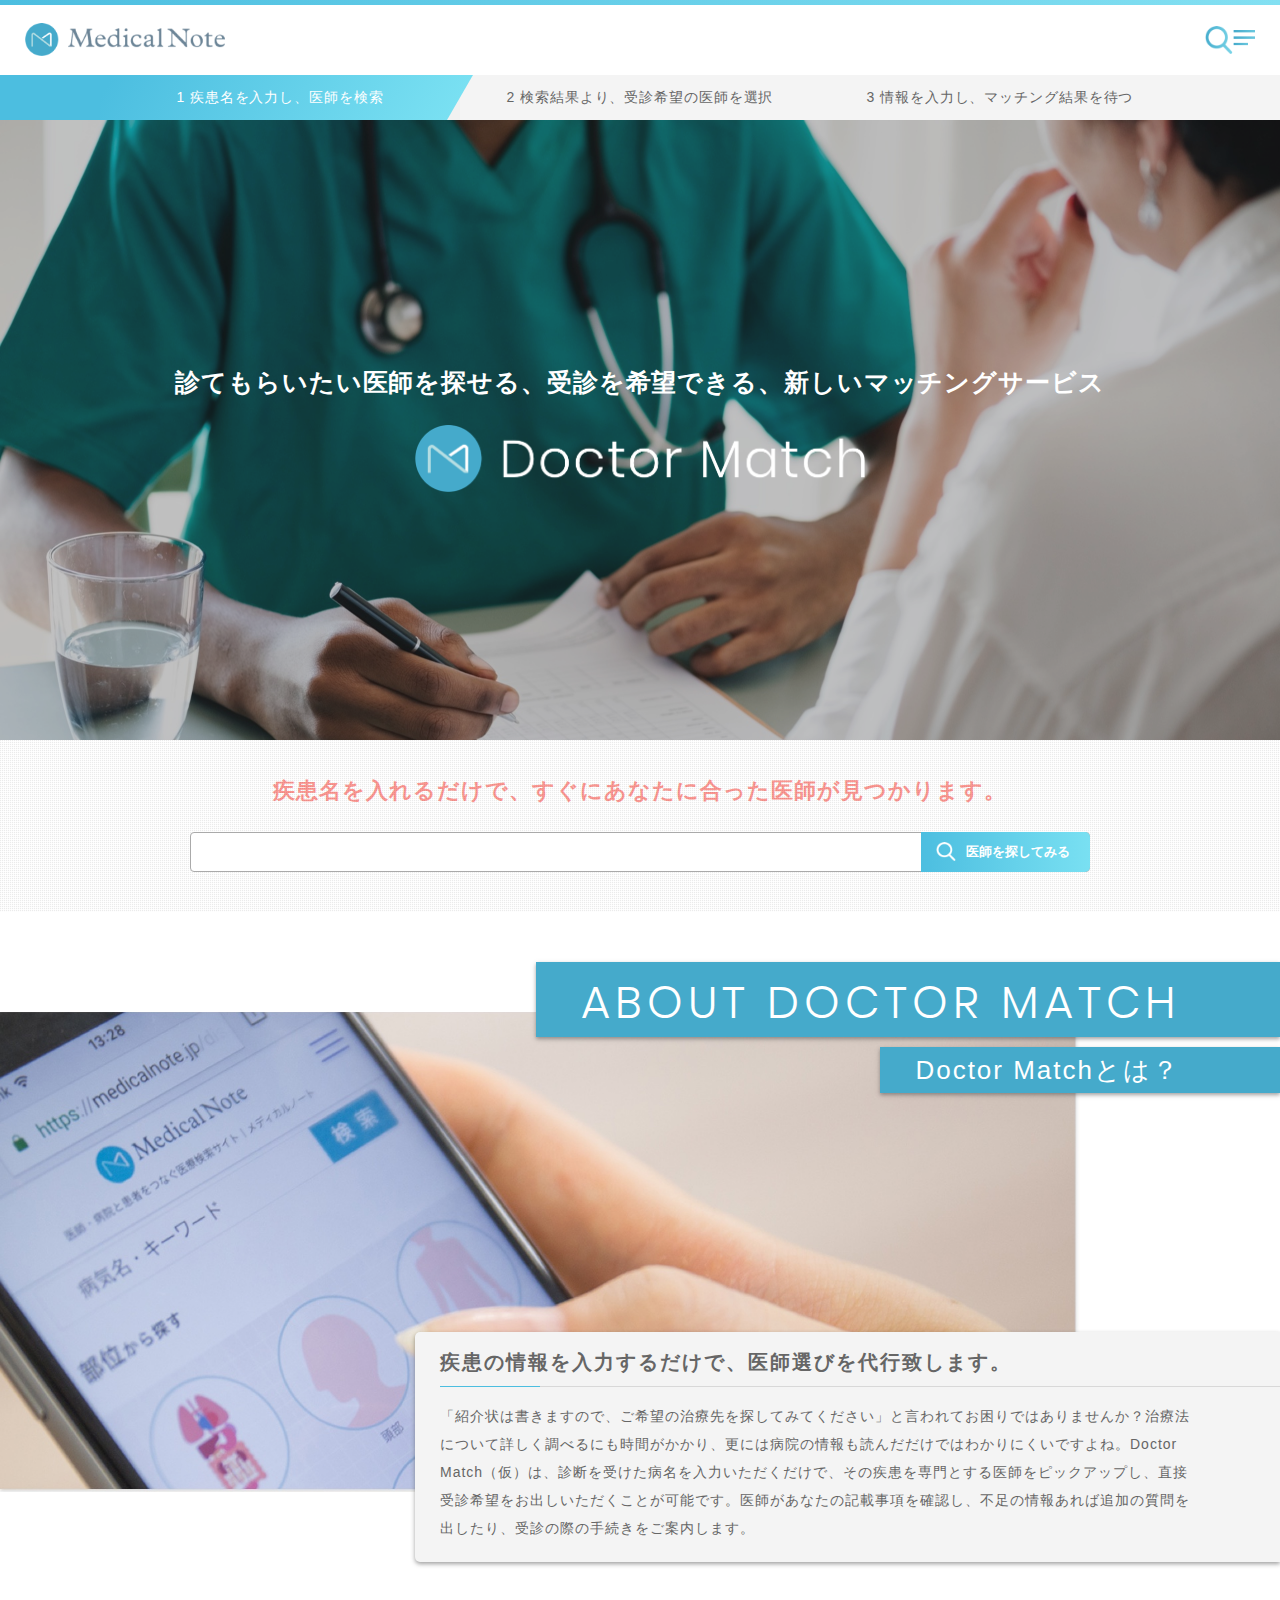
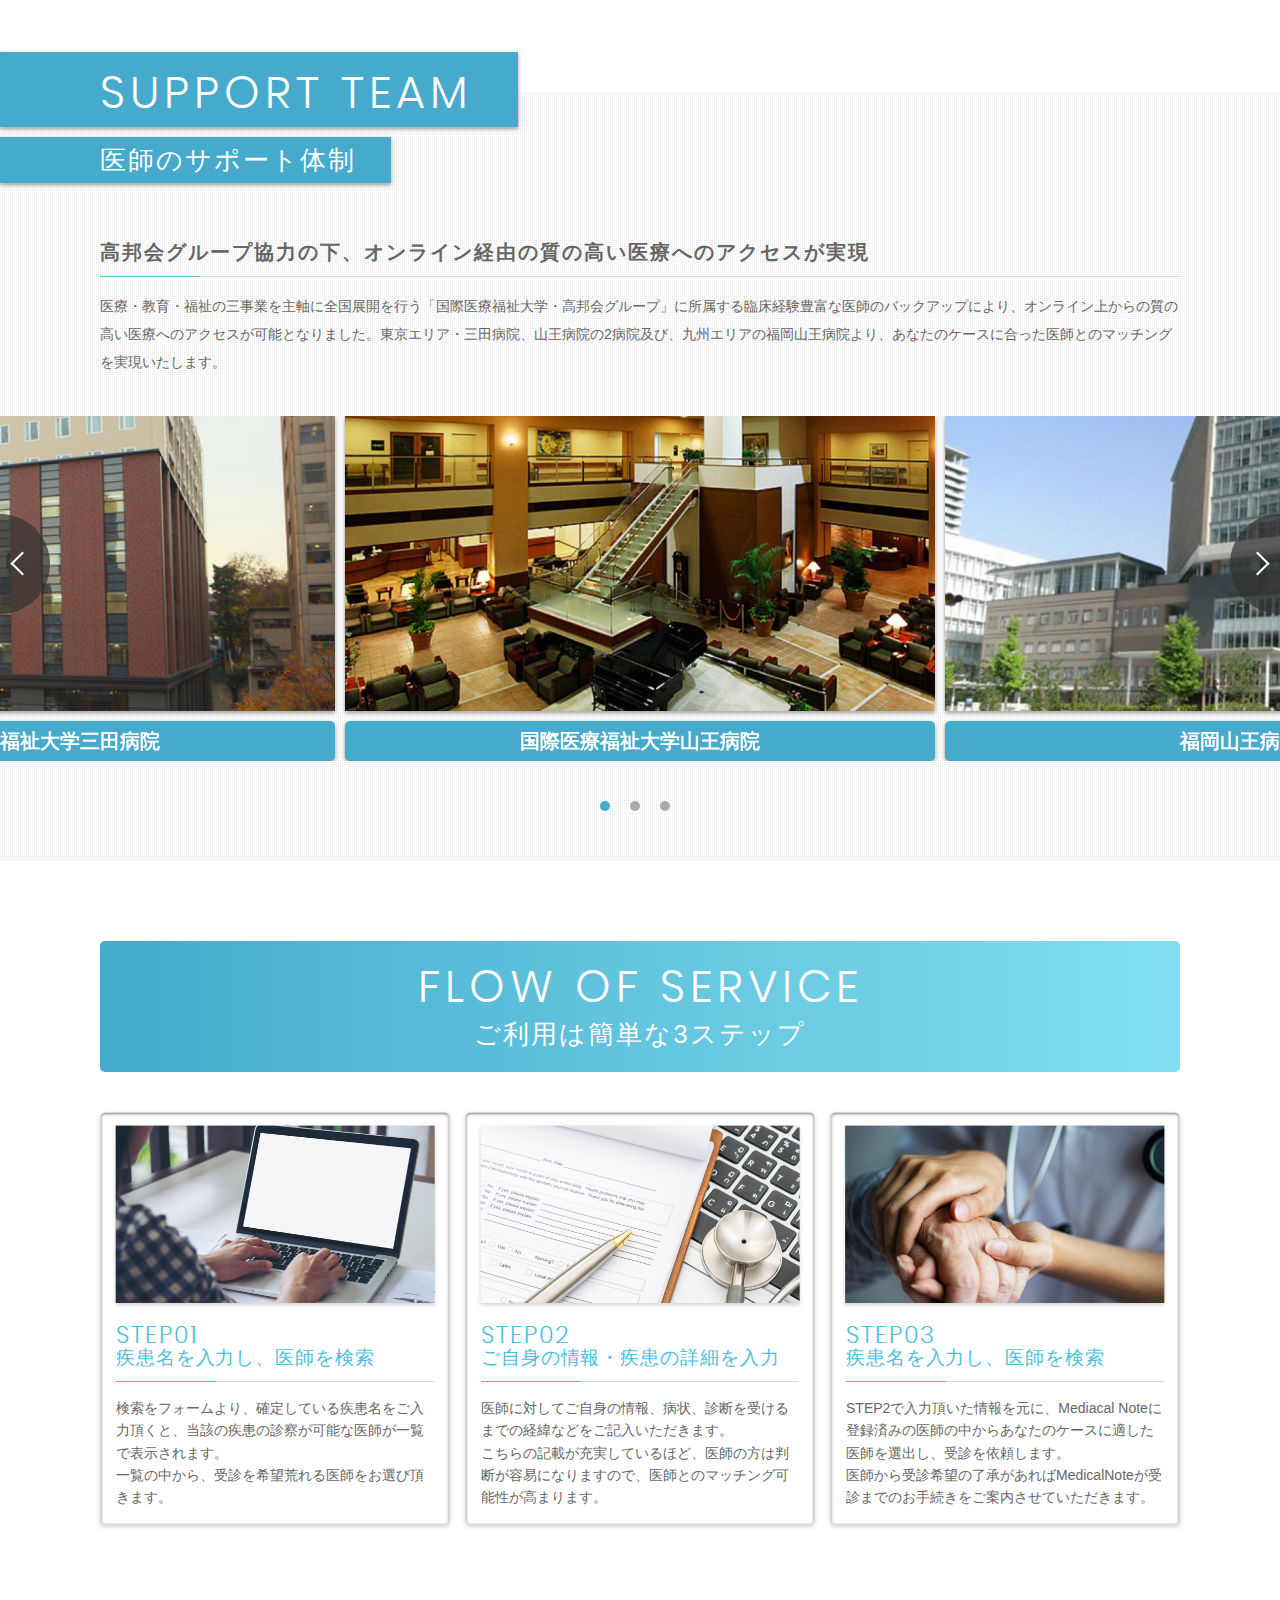
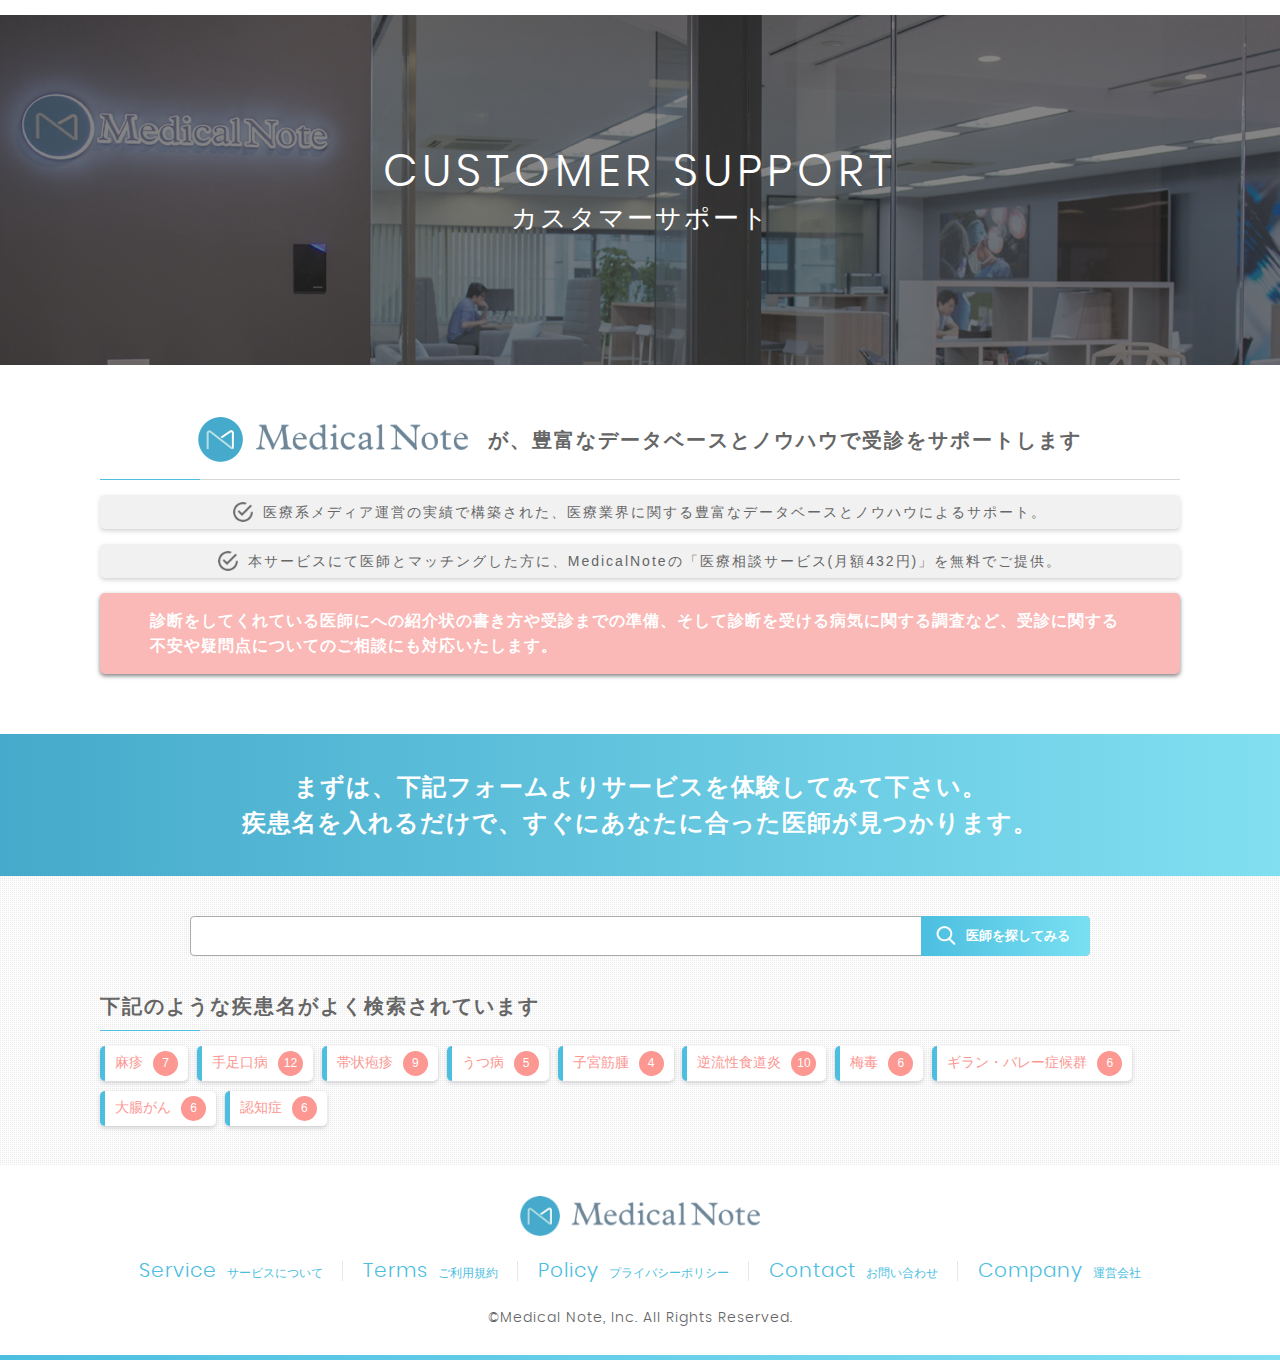
==== index.html @ 7c54837a "トップページのレイアウトを構築" ====
<!doctype html>
<html>

<head>
	<meta charset="UTF-8">
	<meta name="viewport" content="width=device-width, initial-scale=1">
	<link rel="canonical" href="https://www.komons-japan.com">
	<title>Doctor Match | 診てもらいたい医師を探せる、受診を希望できる、新しいマッチングサービス</title>
	<meta name="description" content="aaaa">
	<link href="img/common/favicon.png" rel="apple-touch-icon" sizes="180x180">
	<link rel="shortcut icon" href="img/common/favicon.png">
	<meta property="og:type" content="article">
	<meta property="og:image" content="aaaa">
	<meta property="og:url" content="https://www.komons-japan.com">
	<meta property="og:locale" content="ja_JP">
	<meta property="og:type" content="article">
	<meta property="og:title" content="医師一覧 | Doctor Match">
	<meta property="og:description" content="aaaa">
	<meta property="og:url" content="aaaa">
	<meta property="og:site_name" content="ドクターマッチ">
	<link rel="stylesheet" href="css/style.css">
	<script type="text/javascript" src="js/jquery-3.3.1.min.js"></script>
	<script type="text/javascript" src="js/layout.js"></script>
	<script type="text/javascript" src="js/select2.min.js"></script>
</head>

<body id="user">
	<header>
		<div class="header_inner">
			<div class="header_logo">
				<a href="/"></a>
			</div>
			<div id="headerNav">
				<a href="javascript:void(0);"></a>
			</div>
		</div>
		<div id="slideMenu">
			<div id="slideBg"></div>
			<div class="contents">
				<div id="closeButton">
					<a href="javascript:void(0);"></a>
				</div>
				<div class="inner">
					<div class="form_wrap">
						<div class="search_word">
							<select id="searchDoctor"></select>
							<div class="submit_wrap">
								<span class="search_icon"></span>
								<input type="submit">
							</div>
						</div>
					</div>
					<!-- form_wrap -->
					<div class="popular_word">
						<span class="common_ttl">よく検索されているワード</span>
						<div class="word_list">
							<a href="aaaa">麻疹<span class="num">7</span></a>
							<a href="aaaa">手足口病<span class="num">12</span></a>
							<a href="aaaa">帯状疱疹<span class="num">9</span></a>
							<a href="aaaa">うつ病<span class="num">5</span></a>
							<a href="aaaa">子宮筋腫<span class="num">4</span></a>
							<a href="aaaa">逆流性食道炎<span class="num">10</span></a>
							<a href="aaaa">梅毒<span class="num">6</span></a>
							<a href="aaaa">ギラン・バレー症候群<span class="num">6</span></a>
							<a href="aaaa">大腸がん<span class="num">6</span></a>
							<a href="aaaa">認知症<span class="num">6</span></a>
						</div>
					</div>
				</div>
			</div>
		</div>
	</header>
	<article id="index">
		<section id="bread">
			<div class="inner">
				<div class="step">
					<ul>
						<li class="step01"><span>1 疾患名を入力し、医師を検索</span></li>
						<li class="step02"><span>2 検索結果より、受診希望の医師を選択</span></li>
						<li class="step03"><span>3 情報を入力し、マッチング結果を待つ</span></li>
					</ul>
				</div>
			</div>
		</section>
		<!-- bread -->
		<section id="indexMain" style="background-image:url(img/index/main.jpg);">
			<div class="fill"></div>
			<div class="main_content">
				<h1 class="main_ttl">診てもらいたい医師を探せる、受診を希望できる、新しいマッチングサービス</h1>
				<div class="service_logo">
					<img src="img/index/main_logo.png">
				</div>
			</div>
			<!-- main_content -->
		</section>
		<section id="searchSection">
			<div class="search_form">
				<h2 class="search_ttl">疾患名を入れるだけで、すぐにあなたに合った医師が見つかります。</h2>
				<form action=“aaaa” method="post">
					<div class="form_wrap">
						<select id="serchForm"></select>
						<div class="submit_wrap">
							<input type="submit" value="医師を探してみる" class="submit_word">
						</div>
					</div>
				</form>
			</div><!-- search_form -->
		</section>
		<!-- searchForm -->
		<section id="about" class="index_section">
			<div class="index_ttl align_right">
				<h3 class="ttl_en"><span>ABOUT DOCTOR MATCH</span></h3>
				<h2 class="ttl_ja"><span>Doctor Matchとは？</span></h2>
			</div>
			<div class="content_wrap">
				<div class="img_wrap"></div>
				<div class="txt_wrap">
					<h3 class="common_ttl">疾患の情報を入力するだけで、医師選びを代行致します。</h3>
					<p class="plain_txt"><span>「紹介状は書きますので、ご希望の治療先を探してみてください」と言われてお困りではありませんか？</span><span>治療法について詳しく調べるにも時間がかかり、更には病院の情報も読んだだけではわかりにくいですよね。</span><span>Doctor Match（仮）は、診断を受けた病名を入力いただくだけで、その疾患を専門とする医師をピックアップし、直接受診希望をお出しいただくことが可能です。</span><span>医師があなたの記載事項を確認し、不足の情報あれば追加の質問を出したり、受診の際の手続きをご案内します。</span></p>
				</div>
			</div>
		</section>
		<!-- about -->
		<section id="support" class="index_section">
			<div class="index_ttl align_right">
				<h3 class="ttl_en"><span>SUPPORT TEAM</span></h3>
				<h2 class="ttl_ja"><span>医師のサポート体制</span></h2>
			</div>
			<div class="inner">
				<h3 class="common_ttl">高邦会グループ協力の下、オンライン経由の質の高い医療へのアクセスが実現</h3>
				<p class="plain_txt"><span>医療・教育・福祉の三事業を主軸に全国展開を行う「国際医療福祉大学・高邦会グループ」に所属する臨床経験豊富な医師のバックアップにより、オンライン上からの質の高い医療へのアクセスが可能となりました。</span><span>東京エリア・三田病院、山王病院の2病院及び、九州エリアの福岡山王病院より、あなたのケースに合った医師とのマッチングを実現いたします。</span></p>
			</div>
			<div id="slickSlider" class="slick-slider">
				<div class="item_box slick-slide">
					<div class="img_wrap">
						<img src="img/index/hos01.jpg">
					</div>
					<div class="txt_wrap">国際医療福祉大学山王病院</div>
				</div>
				<!-- item_box-->
				<div class="item_box slick-slide">
					<div class="img_wrap">
						<img src="img/index/hos02.jpg">
					</div>
					<div class="txt_wrap">福岡山王病院</div>
				</div>
				<!-- item_box-->
				<div class="item_box slick-slide">
					<div class="img_wrap">
						<img src="img/index/hos03.jpg">
					</div>
					<div class="txt_wrap">国際医療福祉大学三田病院</div>
				</div>
				<!-- item_box-->
			</div>
			<!-- slickSlider -->
		</section>
		<!-- support -->
		<section id="flow" class="index_section">
			<div class="index_ttl align_right">
				<h3 class="ttl_en"><span>FLOW OF SERVICE</span></h3>
				<h2 class="ttl_ja"><span>ご利用は簡単な3ステップ</span></h2>
			</div>
			<!-- index_ttl -->
			<div class="inner">
				<div class="flow_list">
					<ul>
						<li>
							<div class="img_wrap">
								<img src="img/index/step01.jpg">
							</div>
							<div class="txt_wrap">
								<h3 class="common_ttl"><span>STEP01</span>疾患名を入力し、医師を検索</h3>
								<p class="flow_txt"><span>検索をフォームより、確定している疾患名をご入力頂くと、当該の疾患の診察が可能な医師が一覧で表示されます。</span><span>一覧の中から、受診を希望荒れる医師をお選び頂きます。</span></p>
							</div>
						</li>
						<li>
							<div class="img_wrap">
								<img src="img/index/step02.jpg">
							</div>
							<div class="txt_wrap">
								<h3 class="common_ttl"><span>STEP02</span>ご自身の情報・疾患の詳細を入力</h3>
								<p class="flow_txt"><span>医師に対してご自身の情報、病状、診断を受けるまでの経緯などをご記入いただきます。</span><span>こちらの記載が充実しているほど、医師の方は判断が容易になりますので、医師とのマッチング可能性が高まります。</span></p>
							</div>
						</li>
						<li>
							<div class="img_wrap">
								<img src="img/index/step03.jpg">
							</div>
							<div class="txt_wrap">
								<h3 class="common_ttl"><span>STEP03</span>疾患名を入力し、医師を検索</h3>
								<p class="flow_txt"><span>STEP2で入力頂いた情報を元に、Mediacal Noteに登録済みの医師の中からあなたのケースに適した医師を選出し、受診を依頼します。</span><span>医師から受診希望の了承があればMedicalNoteが受診までのお手続きをご案内させていただきます。</span></p>
							</div>
						</li>
				</div>
			</div>
		</section>
		<!-- flow -->
		<section id="customer" class="index_section">
			<div class="main_wrap">
				<div class="index_ttl align_right">
					<h3 class="ttl_en"><span>CUSTOMER SUPPORT</span></h3>
					<h2 class="ttl_ja"><span>カスタマーサポート</span></h2>
				</div>
				<!-- index_ttl -->
				<div class="img_wrap">
					<div class="fill"></div>
				</div>
			</div>
			<!-- main_wrap -->
			<div class="inner">
				<h3 class="common_ttl"><span>が、豊富なデータベースとノウハウで受診をサポートします</span></h3>
				<div class="txt_wrap">
					<div class="support_txt">
						<span>医療系メディア運営の実績で構築された、医療業界に関する豊富なデータベースとノウハウによるサポート。</span>
					</div>
					<div class="support_txt">
						<span>本サービスにて医師とマッチングした方に、MedicalNoteの「医療相談サービス(月額432円)」を無料でご提供。</span>
					</div>
					<div class="support_summary">
						<p class="txt">診断をしてくれている医師にへの紹介状の書き方や受診までの準備、そして診断を受ける病気に関する調査など、受診に関する不安や疑問点についてのご相談にも対応いたします。</p>
					</div>
				</div>
				<!-- txt_wrap -->
			</div>
			<!-- inner -->
		</section>
		<!-- customer -->
		<section id="seachSection2">
			<div class="txt_upper">
				<h2 class="ttl"><span>まずは、下記フォームよりサービスを体験してみて下さい。</span><span>疾患名を入れるだけで、すぐにあなたに合った医師が見つかります。</span></h2>
			</div>
			<div class="search_form">
				<form action="“aaaa”" method="post">
					<div class="form_wrap">
						<select id="serchForm2"></select>
						<div class="submit_wrap">
							<input type="submit" value="医師を探してみる" class="submit_word">
						</div>
					</div>
				</form>
			</div>
			<!-- search_form -->
			<div class="tag_wrap inner">
				<h3 class="common_ttl"><span>下記のような疾患名がよく検索されています</span></h3>
				<div id="tagList" class="tag_list">
					<a href="aaaa">麻疹<span class="num">7</span></a>
					<a href="aaaa">手足口病<span class="num">12</span></a>
					<a href="aaaa">帯状疱疹<span class="num">9</span></a>
					<a href="aaaa">うつ病<span class="num">5</span></a>
					<a href="aaaa">子宮筋腫<span class="num">4</span></a>
					<a href="aaaa">逆流性食道炎<span class="num">10</span></a>
					<a href="aaaa">梅毒<span class="num">6</span></a>
					<a href="aaaa">ギラン・バレー症候群<span class="num">6</span></a>
					<a href="aaaa">大腸がん<span class="num">6</span></a>
					<a href="aaaa">認知症<span class="num">6</span></a>
				</div>
			</div>
		</section>
		<link rel="stylesheet" href="slick/slick.css">
		<script type="text/javascript" src="slick/slick.min.js"></script>
	</article>
	<footer>
		<div class="footer_inner">
			<div class="footer_logo">
				<img src="img/common/footer_logo.png">
			</div>
			<div class="footer_nav">
				<nav>
					<ul>
						<li>
							<a href="/"><span>Service</span>サービスについて</a>
						</li>
						<li>
							<a href="aaaa"><span>Terms</span>ご利用規約</a>
						</li>
						<li>
							<a href="/"><span>Policy</span>プライバシーポリシー</a>
						</li>
						<li>
							<a href="/"><span>Contact</span>お問い合わせ</a>
						</li>
						<li>
							<a href="/"><span>Company</span>運営会社</a>
						</li>
					</ul>
				</nav>
			</div>
			<div class="footer_copy">
				<p>©Medical Note, Inc. All Rights Reserved.</p>
			</div>
		</div>
	</footer>
</body>

</html>
---- css/style.css ----
@charset "UTF-8";
/* ----- Google Fonts ----- */
@font-face {
  font-family: 'poppins';
  font-weight: 400;
  src: url("../fonts/poppins.eot"), url("../fonts/poppins.woff") format("woff"), url("../fonts/poppins.ttf") format("truetype"); }

/*デフォルトCSSのリセット*/
/*
html5doctor.com Reset Stylesheet
v1.6.1
Last Updated: 2010-09-17
Author: Richard Clark - http://richclarkdesign.com
Twitter: @rich_clark
*/
html, body, div, span, object, iframe,
h1, h2, h3, h4, h5, h6, p, blockquote, pre,
abbr, address, cite, code,
del, dfn, em, img, ins, kbd, q, samp,
small, strong, sub, sup, var,
b, i,
dl, dt, dd, ol, ul, li,
fieldset, form, label, legend,
table, caption, tbody, tfoot, thead, tr, th, td,
article, aside, canvas, details, figcaption, figure,
footer, header, hgroup, menu, nav, section, summary,
time, mark, audio, video {
  margin: 0;
  padding: 0;
  border: 0;
  outline: 0;
  font-size: 100%;
  vertical-align: baseline;
  background: transparent; }

body {
  line-height: 1; }

article, aside, details, figcaption, figure,
footer, header, hgroup, menu, nav, section {
  display: block; }

ul:after {
  display: block;
  content: "";
  clear: both; }

nav ul {
  list-style: none; }

blockquote, q {
  quotes: none; }

blockquote:before, blockquote:after,
q:before, q:after {
  content: '';
  content: none; }

a {
  margin: 0;
  padding: 0;
  font-size: 100%;
  text-decoration: none;
  vertical-align: baseline;
  background: transparent; }

/* change colours to suit your needs */
ins {
  background-color: #ff9;
  color: #000;
  text-decoration: none; }

/* change colours to suit your needs */
mark {
  background-color: #ff9;
  color: #000;
  font-style: italic;
  font-weight: bold; }

del {
  text-decoration: line-through; }

abbr[title], dfn[title] {
  border-bottom: 1px dotted;
  cursor: help; }

table {
  border-collapse: collapse;
  border-spacing: 0; }

/* change border colour to suit your needs */
hr {
  display: block;
  height: 1px;
  border: 0;
  border-top: 1px solid #cccccc;
  margin: 1em 0;
  padding: 0; }

input, select {
  vertical-align: middle; }

ul {
  list-style: none; }

img {
  max-width: 100%;
  vertical-align: bottom;
  border: none; }

/*ヘッダー部分*/
header {
  position: fixed;
  top: 0;
  left: 0;
  right: 0;
  margin: auto;
  z-index: 100;
  background: #fff;
  width: 100%;
  -webkit-transition: -webkit-box-shadow .5s;
  transition: -webkit-box-shadow .5s;
  -o-transition: box-shadow .5s;
  transition: box-shadow .5s;
  transition: box-shadow .5s, -webkit-box-shadow .5s; }
  header.rolled {
    -webkit-box-shadow: 0 2px 4px 0 rgba(170, 170, 170, 0.5);
    box-shadow: 0 2px 4px 0 rgba(170, 170, 170, 0.5); }
  header::before {
    display: block;
    content: "";
    position: relative;
    top: 0;
    left: 0;
    right: 0;
    margin: auto;
    background-image: -webkit-gradient(linear, right top, left top, from(#83e0f2), to(#4cbee0));
    background-image: -webkit-linear-gradient(right, #83e0f2, #4cbee0);
    background-image: -o-linear-gradient(right, #83e0f2, #4cbee0);
    background-image: linear-gradient(to left, #83e0f2, #4cbee0);
    width: 100%;
    height: 5px; }
  header .header_inner {
    position: relative;
    width: calc(100% - 50px);
    margin: 0 auto;
    height: 70px; }
    header .header_inner .header_logo {
      height: 45px;
      position: absolute;
      top: 0;
      bottom: 0;
      left: 0;
      margin: auto; }
      header .header_inner .header_logo a {
        display: block;
        width: 200px;
        height: 100%;
        background-repeat: no-repeat;
        background-position: center center;
        background-size: 100%;
        background-image: url(../img/common/header_logo.png);
        -webkit-transition: opacity .5s;
        -o-transition: opacity .5s;
        transition: opacity .5s; }
        header .header_inner .header_logo a:hover {
          opacity: 0.7; }
    header .header_inner #headerNav {
      height: 50px;
      position: absolute;
      top: 0;
      bottom: 0;
      right: 0;
      margin: auto; }
      header .header_inner #headerNav a {
        display: block;
        width: 50px;
        height: 100%;
        background-repeat: no-repeat;
        background-position: center center;
        background-size: 100%;
        background-image: url(../img/common/search_icon.png); }
  header #slideMenu #slideBg {
    opacity: 0;
    pointer-events: none;
    position: fixed;
    top: 0;
    bottom: 0;
    left: 0;
    right: 0;
    margin: auto;
    background-color: rgba(60, 60, 60, 0.7);
    z-index: 50;
    -webkit-transition: opacity .5s;
    -o-transition: opacity .5s;
    transition: opacity .5s; }
  header #slideMenu .contents {
    position: fixed;
    top: 0;
    bottom: 0;
    right: -380px;
    margin: auto;
    width: 380px;
    height: 100vh;
    z-index: 101;
    background-color: #f4f4f4;
    overflow: scroll;
    -webkit-transition: right .5s;
    -o-transition: right .5s;
    transition: right .5s; }
    header #slideMenu .contents #closeButton {
      position: absolute;
      top: 20px;
      right: 20px;
      width: 25px;
      height: 25px;
      background-repeat: no-repeat;
      background-position: center center;
      background-image: url(../img/common/closeButton.png);
      background-size: 25px; }
    header #slideMenu .contents .inner {
      padding: 80px 15px; }
      header #slideMenu .contents .inner .form_wrap .search_word {
        position: relative; }
        header #slideMenu .contents .inner .form_wrap .search_word #searchDoctor {
          width: 100%;
          -webkit-box-sizing: border-box;
          box-sizing: border-box;
          -webkit-appearance: none;
          -moz-appearance: none;
          appearance: none;
          padding: 10px;
          font-size: 16px;
          border-radius: 5px;
          -webkit-box-shadow: 0 2px 4px 0 rgba(170, 170, 170, 0.5);
          box-shadow: 0 2px 4px 0 rgba(170, 170, 170, 0.5);
          border: solid 1px #999;
          background: #ffffff; }
        header #slideMenu .contents .inner .form_wrap .search_word .submit_wrap {
          position: absolute;
          top: 0;
          bottom: 0;
          right: 0;
          background-image: -webkit-gradient(linear, right top, left top, from(#79e0f2), to(#4cbee0));
          background-image: -webkit-linear-gradient(right, #79e0f2, #4cbee0);
          background-image: -o-linear-gradient(right, #79e0f2, #4cbee0);
          background-image: linear-gradient(to left, #79e0f2, #4cbee0);
          border-radius: 0 5px 5px 0; }
          header #slideMenu .contents .inner .form_wrap .search_word .submit_wrap .search_icon {
            display: block;
            width: 50px;
            height: 40px;
            pointer-events: none;
            background-repeat: no-repeat;
            background-position: center center;
            background-image: url(../img/common/search.png);
            background-size: 20px; }
          header #slideMenu .contents .inner .form_wrap .search_word .submit_wrap input[type="submit"] {
            opacity: 0;
            position: absolute;
            top: 0;
            bottom: 0;
            right: 0;
            width: 100%;
            margin: auto; }
      header #slideMenu .contents .inner .popular_word {
        margin-top: 30px; }
        header #slideMenu .contents .inner .popular_word .common_ttl {
          font-size: 18px; }
        header #slideMenu .contents .inner .popular_word .word_list a {
          display: inline-block;
          color: #fc9792;
          margin-right: 5px;
          margin-bottom: 10px;
          padding: 5px 10px;
          border-radius: 5px;
          -webkit-box-shadow: 0 2px 4px 0 rgba(170, 170, 170, 0.5);
          box-shadow: 0 2px 4px 0 rgba(170, 170, 170, 0.5);
          background-color: #ffffff;
          border-left: 5px solid #4cbee0;
          -webkit-transition: opacity .5s;
          -o-transition: opacity .5s;
          transition: opacity .5s; }
          header #slideMenu .contents .inner .popular_word .word_list a:hover {
            opacity: 0.7; }
          header #slideMenu .contents .inner .popular_word .word_list a .num {
            display: inline-block;
            margin-left: 10px;
            background: #fc9792;
            width: 25px;
            height: 25px;
            text-align: center;
            line-height: 25px;
            color: #fff;
            font-size: 12px;
            border-radius: 50%; }
  header #slideMenu.open #slideBg {
    opacity: 1;
    pointer-events: all; }
  header #slideMenu.open .contents {
    right: 0px; }

/*フッター部分*/
footer {
  padding: 30px 0 0;
  position: relative; }
  footer::after {
    display: block;
    content: "";
    position: relative;
    bottom: 0;
    left: 0;
    right: 0;
    margin: auto;
    background-image: -webkit-gradient(linear, right top, left top, from(#83e0f2), to(#4cbee0));
    background-image: -webkit-linear-gradient(right, #83e0f2, #4cbee0);
    background-image: -o-linear-gradient(right, #83e0f2, #4cbee0);
    background-image: linear-gradient(to left, #83e0f2, #4cbee0);
    width: 100%;
    height: 5px; }
  footer .footer_inner {
    max-width: 1080px;
    margin-left: auto;
    margin-right: auto; }
    @media screen and (max-width: 1150px) {
      footer .footer_inner {
        max-width: 750px; } }
    @media screen and (max-width: 750px) {
      footer .footer_inner {
        width: 84%; } }
    footer .footer_inner .footer_logo {
      width: 240px;
      margin: 0 auto 25px; }
    footer .footer_inner .footer_nav ul {
      display: -webkit-box;
      display: -ms-flexbox;
      display: flex;
      -ms-flex-wrap: wrap;
      flex-wrap: wrap;
      -webkit-box-pack: center;
      -ms-flex-pack: center;
      justify-content: center; }
      footer .footer_inner .footer_nav ul li {
        position: relative;
        padding-right: 20px;
        margin-right: 20px; }
        footer .footer_inner .footer_nav ul li::after {
          display: block;
          content: "";
          position: absolute;
          top: 0;
          bottom: 0;
          right: 0;
          margin: auto;
          width: 1px;
          height: 20px;
          background: #e6e6e6; }
        footer .footer_inner .footer_nav ul li:last-child {
          padding-right: 0;
          margin-right: 0; }
          footer .footer_inner .footer_nav ul li:last-child::after {
            display: none; }
        footer .footer_inner .footer_nav ul li a {
          color: #4cbee0;
          font-size: 12px; }
          footer .footer_inner .footer_nav ul li a span {
            display: inline-block;
            padding-right: 0.5em;
            font-family: 'poppins', 'Libre Baskerville', "游明朝", YuMincho, "ヒラギノ明朝 ProN W3", "Hiragino Mincho ProN", "HG明朝E", "ＭＳ Ｐ明朝", "ＭＳ 明朝", "Sawarabi Mincho", serif;
            font-weight: 500;
            letter-spacing: 1px;
            font-size: 20px; }
    footer .footer_inner .footer_copy {
      font-family: 'poppins', 'Libre Baskerville', "游明朝", YuMincho, "ヒラギノ明朝 ProN W3", "Hiragino Mincho ProN", "HG明朝E", "ＭＳ Ｐ明朝", "ＭＳ 明朝", "Sawarabi Mincho", serif;
      font-weight: 500;
      letter-spacing: 1px;
      margin: 30px auto;
      text-align: center; }

/*インクリメンタルサーチ部分*/
.select2-container {
  -webkit-box-sizing: border-box;
  box-sizing: border-box;
  display: inline-block;
  margin: 0;
  position: relative;
  vertical-align: middle; }

.select2-container .select2-selection--single {
  -webkit-box-sizing: border-box;
  box-sizing: border-box;
  cursor: pointer;
  display: block;
  height: 40px;
  -moz-user-select: none;
  -ms-user-select: none;
  user-select: none;
  -webkit-user-select: none; }

.select2-container .select2-selection--single .select2-selection__rendered {
  display: block;
  padding-left: 8px;
  padding-right: 20px;
  overflow: hidden;
  -o-text-overflow: ellipsis;
  text-overflow: ellipsis;
  white-space: nowrap; }

.select2-container .select2-selection--single .select2-selection__clear {
  position: relative; }

.select2-container[dir="rtl"] .select2-selection--single .select2-selection__rendered {
  padding-right: 8px;
  padding-left: 20px; }

.select2-container .select2-selection--multiple {
  -webkit-box-sizing: border-box;
  box-sizing: border-box;
  cursor: pointer;
  display: block;
  min-height: 32px;
  -moz-user-select: none;
  -ms-user-select: none;
  user-select: none;
  -webkit-user-select: none; }

.select2-container .select2-selection--multiple .select2-selection__rendered {
  display: inline-block;
  overflow: hidden;
  padding-left: 8px;
  -o-text-overflow: ellipsis;
  text-overflow: ellipsis;
  white-space: nowrap; }

.select2-container .select2-search--inline {
  float: left; }

.select2-container .select2-search--inline .select2-search__field {
  padding: 10px;
  width: calc(100% - 5px);
  -webkit-box-sizing: border-box;
  box-sizing: border-box;
  border-radius: 5px;
  margin-top: 5px;
  margin: 5px auto;
  display: block; }

.select2-container .select2-search--inline .select2-search__field::-webkit-search-cancel-button {
  -webkit-appearance: none; }

.select2-dropdown {
  background-color: white;
  border-radius: 4px;
  -webkit-box-sizing: border-box;
  box-sizing: border-box;
  display: block;
  position: absolute;
  left: -100000px;
  width: 100%;
  z-index: 1051;
  -webkit-box-shadow: 0 2px 4px 0 rgba(170, 170, 170, 0.5);
  box-shadow: 0 2px 4px 0 rgba(170, 170, 170, 0.5);
  margin-top: 20px; }
  .select2-dropdown::before {
    display: block;
    content: "候補の疾患名";
    padding: 10px;
    border-radius: 5px 5px 0 0;
    background-image: -webkit-gradient(linear, right top, left top, from(#79e0f2), to(#4cbee0));
    background-image: -webkit-linear-gradient(right, #79e0f2, #4cbee0);
    background-image: -o-linear-gradient(right, #79e0f2, #4cbee0);
    background-image: linear-gradient(to left, #79e0f2, #4cbee0);
    font-size: 18px;
    letter-spacing: 1px;
    color: #ffffff; }

.select2-results {
  display: block; }

.select2-results__options {
  list-style: none;
  margin: 0;
  padding: 0; }

.select2-results__option {
  padding: 6px;
  -moz-user-select: none;
  -ms-user-select: none;
  user-select: none;
  -webkit-user-select: none; }

.select2-results__option[aria-selected] {
  cursor: pointer; }

.select2-container--open .select2-dropdown {
  left: 0; }

.select2-container--open .select2-dropdown--above {
  border-bottom: none;
  border-bottom-left-radius: 0;
  border-bottom-right-radius: 0; }

.select2-container--open .select2-dropdown--below {
  border-top: none;
  border-top-left-radius: 0;
  border-top-right-radius: 0; }

.select2-search--dropdown {
  display: block;
  padding: 4px; }

.select2-search--dropdown .select2-search__field {
  padding: 4px;
  width: 100%;
  -webkit-box-sizing: border-box;
  box-sizing: border-box; }

.select2-search--dropdown .select2-search__field::-webkit-search-cancel-button {
  -webkit-appearance: none; }

.select2-search--dropdown.select2-search--hide {
  display: none; }

.select2-close-mask {
  border: 0;
  margin: 0;
  padding: 0;
  display: block;
  position: fixed;
  left: 0;
  top: 0;
  min-height: 100%;
  min-width: 100%;
  height: auto;
  width: auto;
  opacity: 0;
  z-index: 99;
  background-color: #fff;
  filter: alpha(opacity=0); }

.select2-hidden-accessible {
  border: 0 !important;
  clip: rect(0 0 0 0) !important;
  -webkit-clip-path: inset(50%) !important;
  clip-path: inset(50%) !important;
  height: 1px !important;
  overflow: hidden !important;
  padding: 0 !important;
  position: absolute !important;
  width: 1px !important;
  white-space: nowrap !important; }

.select2-container--default .select2-selection--single {
  background-color: #fff;
  border: 1px solid #aaa;
  border-radius: 4px; }

.select2-container--default .select2-selection--single .select2-selection__rendered {
  color: #444;
  line-height: 28px; }

.select2-container--default .select2-selection--single .select2-selection__clear {
  cursor: pointer;
  float: right;
  font-weight: bold; }

.select2-container--default .select2-selection--single .select2-selection__placeholder {
  color: #999; }

.select2-container--default .select2-selection--single .select2-selection__arrow {
  height: 26px;
  position: absolute;
  top: 1px;
  right: 1px;
  width: 20px; }

.select2-container--default .select2-selection--single .select2-selection__arrow b {
  border-color: #888 transparent transparent transparent;
  border-style: solid;
  border-width: 5px 4px 0 4px;
  height: 0;
  left: 50%;
  margin-left: -4px;
  margin-top: -2px;
  position: absolute;
  top: 50%;
  width: 0; }

.select2-container--default[dir="rtl"] .select2-selection--single .select2-selection__clear {
  float: left; }

.select2-container--default[dir="rtl"] .select2-selection--single .select2-selection__arrow {
  left: 1px;
  right: auto; }

.select2-container--default.select2-container--disabled .select2-selection--single {
  background-color: #eee;
  cursor: default; }

.select2-container--default.select2-container--disabled .select2-selection--single .select2-selection__clear {
  display: none; }

.select2-container--default.select2-container--open .select2-selection--single .select2-selection__arrow b {
  border-color: transparent transparent #888 transparent;
  border-width: 0 4px 5px 4px; }

.select2-container--default .select2-selection--multiple {
  background-color: white;
  border: 1px solid #aaa;
  border-radius: 4px;
  cursor: text; }

.select2-container--default .select2-selection--multiple .select2-selection__rendered {
  -webkit-box-sizing: border-box;
  box-sizing: border-box;
  list-style: none;
  margin: 0;
  padding: 0 5px;
  width: 100%; }

.select2-container--default .select2-selection--multiple .select2-selection__rendered li {
  list-style: none; }

.select2-container--default .select2-selection--multiple .select2-selection__placeholder {
  color: #999;
  margin-top: 5px;
  float: left; }

.select2-container--default .select2-selection--multiple .select2-selection__clear {
  cursor: pointer;
  float: right;
  font-weight: bold;
  margin-top: 5px;
  margin-right: 10px; }

.select2-container--default .select2-selection--multiple .select2-selection__choice {
  background-color: #e4e4e4;
  border: 1px solid #aaa;
  border-radius: 4px;
  cursor: default;
  float: left;
  margin-right: 5px;
  margin-top: 5px;
  padding: 0 5px; }

.select2-container--default .select2-selection--multiple .select2-selection__choice__remove {
  color: #999;
  cursor: pointer;
  display: inline-block;
  font-weight: bold;
  margin-right: 2px; }

.select2-container--default .select2-selection--multiple .select2-selection__choice__remove:hover {
  color: #333; }

.select2-container--default[dir="rtl"] .select2-selection--multiple .select2-selection__choice, .select2-container--default[dir="rtl"] .select2-selection--multiple .select2-selection__placeholder, .select2-container--default[dir="rtl"] .select2-selection--multiple .select2-search--inline {
  float: right; }

.select2-container--default[dir="rtl"] .select2-selection--multiple .select2-selection__choice {
  margin-left: 5px;
  margin-right: auto; }

.select2-container--default[dir="rtl"] .select2-selection--multiple .select2-selection__choice__remove {
  margin-left: 2px;
  margin-right: auto; }

.select2-container--default.select2-container--focus .select2-selection--multiple {
  border: solid black 1px;
  outline: 0; }

.select2-container--default.select2-container--disabled .select2-selection--multiple {
  background-color: #eee;
  cursor: default; }

.select2-container--default.select2-container--disabled .select2-selection__choice__remove {
  display: none; }

.select2-container--default.select2-container--open.select2-container--above .select2-selection--single, .select2-container--default.select2-container--open.select2-container--above .select2-selection--multiple {
  border-top-left-radius: 0;
  border-top-right-radius: 0; }

.select2-container--default.select2-container--open.select2-container--below .select2-selection--single, .select2-container--default.select2-container--open.select2-container--below .select2-selection--multiple {
  border-bottom-left-radius: 0;
  border-bottom-right-radius: 0; }

.select2-container--default .select2-search--dropdown .select2-search__field {
  border: 1px solid #aaa; }

.select2-container--default .select2-search--inline .select2-search__field {
  background: transparent;
  border: none;
  outline: 0;
  -webkit-box-shadow: none;
  box-shadow: none;
  -webkit-appearance: textfield; }

.select2-container--default .select2-results > .select2-results__options {
  max-height: 200px;
  overflow-y: auto; }

.select2-container--default .select2-results__option[role=group] {
  padding: 0; }

.select2-container--default .select2-results__option[aria-disabled=true] {
  color: #999; }

.select2-container--default .select2-results__option[aria-selected=true] {
  background-color: #ddd; }

.select2-container--default .select2-results__option .select2-results__option {
  padding-left: 1em; }

.select2-container--default .select2-results__option .select2-results__option .select2-results__group {
  padding-left: 0; }

.select2-container--default .select2-results__option .select2-results__option .select2-results__option {
  margin-left: -1em;
  padding-left: 2em; }

.select2-container--default .select2-results__option .select2-results__option .select2-results__option .select2-results__option {
  margin-left: -2em;
  padding-left: 3em; }

.select2-container--default .select2-results__option .select2-results__option .select2-results__option .select2-results__option .select2-results__option {
  margin-left: -3em;
  padding-left: 4em; }

.select2-container--default .select2-results__option .select2-results__option .select2-results__option .select2-results__option .select2-results__option .select2-results__option {
  margin-left: -4em;
  padding-left: 5em; }

.select2-container--default .select2-results__option .select2-results__option .select2-results__option .select2-results__option .select2-results__option .select2-results__option .select2-results__option {
  margin-left: -5em;
  padding-left: 6em; }

.select2-container--default .select2-results__option--highlighted[aria-selected] {
  background-color: #5897fb;
  color: white; }

.select2-container--default .select2-results__group {
  cursor: default;
  display: block;
  padding: 6px; }

.select2-container--classic .select2-selection--single {
  background-color: #f7f7f7;
  border: 1px solid #aaa;
  border-radius: 4px;
  outline: 0;
  background-image: -webkit-linear-gradient(top, #fff 50%, #eee 100%);
  background-image: -o-linear-gradient(top, #fff 50%, #eee 100%);
  background-image: -webkit-gradient(linear, left top, left bottom, color-stop(50%, #fff), to(#eee));
  background-image: linear-gradient(to bottom, #fff 50%, #eee 100%);
  background-repeat: repeat-x;
  filter: progid:DXImageTransform.Microsoft.gradient(startColorstr='#FFFFFFFF', endColorstr='#FFEEEEEE', GradientType=0); }

.select2-container--classic .select2-selection--single:focus {
  border: 1px solid #5897fb; }

.select2-container--classic .select2-selection--single .select2-selection__rendered {
  color: #444;
  line-height: 28px; }

.select2-container--classic .select2-selection--single .select2-selection__clear {
  cursor: pointer;
  float: right;
  font-weight: bold;
  margin-right: 10px; }

.select2-container--classic .select2-selection--single .select2-selection__placeholder {
  color: #999; }

.select2-container--classic .select2-selection--single .select2-selection__arrow {
  background-color: #ddd;
  border: none;
  border-left: 1px solid #aaa;
  border-top-right-radius: 4px;
  border-bottom-right-radius: 4px;
  height: 26px;
  position: absolute;
  top: 1px;
  right: 1px;
  width: 20px;
  background-image: -webkit-linear-gradient(top, #eee 50%, #ccc 100%);
  background-image: -o-linear-gradient(top, #eee 50%, #ccc 100%);
  background-image: -webkit-gradient(linear, left top, left bottom, color-stop(50%, #eee), to(#ccc));
  background-image: linear-gradient(to bottom, #eee 50%, #ccc 100%);
  background-repeat: repeat-x;
  filter: progid:DXImageTransform.Microsoft.gradient(startColorstr='#FFEEEEEE', endColorstr='#FFCCCCCC', GradientType=0); }

.select2-container--classic .select2-selection--single .select2-selection__arrow b {
  border-color: #888 transparent transparent transparent;
  border-style: solid;
  border-width: 5px 4px 0 4px;
  height: 0;
  left: 50%;
  margin-left: -4px;
  margin-top: -2px;
  position: absolute;
  top: 50%;
  width: 0; }

.select2-container--classic[dir="rtl"] .select2-selection--single .select2-selection__clear {
  float: left; }

.select2-container--classic[dir="rtl"] .select2-selection--single .select2-selection__arrow {
  border: none;
  border-right: 1px solid #aaa;
  border-radius: 0;
  border-top-left-radius: 4px;
  border-bottom-left-radius: 4px;
  left: 1px;
  right: auto; }

.select2-container--classic.select2-container--open .select2-selection--single {
  border: 1px solid #5897fb; }

.select2-container--classic.select2-container--open .select2-selection--single .select2-selection__arrow {
  background: transparent;
  border: none; }

.select2-container--classic.select2-container--open .select2-selection--single .select2-selection__arrow b {
  border-color: transparent transparent #888 transparent;
  border-width: 0 4px 5px 4px; }

.select2-container--classic.select2-container--open.select2-container--above .select2-selection--single {
  border-top: none;
  border-top-left-radius: 0;
  border-top-right-radius: 0;
  background-image: -webkit-linear-gradient(top, #fff 0%, #eee 50%);
  background-image: -o-linear-gradient(top, #fff 0%, #eee 50%);
  background-image: -webkit-gradient(linear, left top, left bottom, from(#fff), color-stop(50%, #eee));
  background-image: linear-gradient(to bottom, #fff 0%, #eee 50%);
  background-repeat: repeat-x;
  filter: progid:DXImageTransform.Microsoft.gradient(startColorstr='#FFFFFFFF', endColorstr='#FFEEEEEE', GradientType=0); }

.select2-container--classic.select2-container--open.select2-container--below .select2-selection--single {
  border-bottom: none;
  border-bottom-left-radius: 0;
  border-bottom-right-radius: 0;
  background-image: -webkit-linear-gradient(top, #eee 50%, #fff 100%);
  background-image: -o-linear-gradient(top, #eee 50%, #fff 100%);
  background-image: -webkit-gradient(linear, left top, left bottom, color-stop(50%, #eee), to(#fff));
  background-image: linear-gradient(to bottom, #eee 50%, #fff 100%);
  background-repeat: repeat-x;
  filter: progid:DXImageTransform.Microsoft.gradient(startColorstr='#FFEEEEEE', endColorstr='#FFFFFFFF', GradientType=0); }

.select2-container--classic .select2-selection--multiple {
  background-color: white;
  border: 1px solid #aaa;
  border-radius: 4px;
  cursor: text;
  outline: 0; }

.select2-container--classic .select2-selection--multiple:focus {
  border: 1px solid #5897fb; }

.select2-container--classic .select2-selection--multiple .select2-selection__rendered {
  list-style: none;
  margin: 0;
  padding: 0 5px; }

.select2-container--classic .select2-selection--multiple .select2-selection__clear {
  display: none; }

.select2-container--classic .select2-selection--multiple .select2-selection__choice {
  background-color: #e4e4e4;
  border: 1px solid #aaa;
  border-radius: 4px;
  cursor: default;
  float: left;
  margin-right: 5px;
  margin-top: 5px;
  padding: 0 5px; }

.select2-container--classic .select2-selection--multiple .select2-selection__choice__remove {
  color: #888;
  cursor: pointer;
  display: inline-block;
  font-weight: bold;
  margin-right: 2px; }

.select2-container--classic .select2-selection--multiple .select2-selection__choice__remove:hover {
  color: #555; }

.select2-container--classic[dir="rtl"] .select2-selection--multiple .select2-selection__choice {
  float: right;
  margin-left: 5px;
  margin-right: auto; }

.select2-container--classic[dir="rtl"] .select2-selection--multiple .select2-selection__choice__remove {
  margin-left: 2px;
  margin-right: auto; }

.select2-container--classic.select2-container--open .select2-selection--multiple {
  border: 1px solid #5897fb; }

.select2-container--classic.select2-container--open.select2-container--above .select2-selection--multiple {
  border-top: none;
  border-top-left-radius: 0;
  border-top-right-radius: 0; }

.select2-container--classic.select2-container--open.select2-container--below .select2-selection--multiple {
  border-bottom: none;
  border-bottom-left-radius: 0;
  border-bottom-right-radius: 0; }

.select2-container--classic .select2-search--dropdown .select2-search__field {
  border: 1px solid #aaa;
  outline: 0; }

.select2-container--classic .select2-search--inline .select2-search__field {
  outline: 0;
  -webkit-box-shadow: none;
  box-shadow: none; }

.select2-container--classic .select2-dropdown {
  background-color: #fff;
  border: 1px solid transparent; }

.select2-container--classic .select2-dropdown--above {
  border-bottom: none; }

.select2-container--classic .select2-dropdown--below {
  border-top: none; }

.select2-container--classic .select2-results > .select2-results__options {
  max-height: 200px;
  overflow-y: auto; }

.select2-container--classic .select2-results__option[role=group] {
  padding: 0; }

.select2-container--classic .select2-results__option[aria-disabled=true] {
  color: grey; }

.select2-container--classic .select2-results__option--highlighted[aria-selected] {
  background-color: #3875d7;
  color: #fff; }

.select2-container--classic .select2-results__group {
  cursor: default;
  display: block;
  padding: 6px; }

.select2-container--classic.select2-container--open .select2-dropdown {
  border-color: #5897fb; }

/*共通部分*/
body {
  font-size: 14px;
  line-height: 1;
  font-family: 游ゴシック体, "Yu Gothic", YuGothic, "ヒラギノ角ゴシック Pro", "Hiragino Kaku Gothic Pro", メイリオ, Meiryo, Osaka, "ＭＳ Ｐゴシック", "MS PGothic", sans-serif;
  width: 100%;
  overflow-x: hidden;
  color: #666666; }

.common_ttl {
  display: block;
  font-size: 20px;
  font-weight: bold;
  letter-spacing: 2px;
  color: #666666;
  position: relative;
  padding-bottom: 15px;
  margin-bottom: 15px; }
  .common_ttl::before, .common_ttl:after {
    dispaly: block;
    content: "";
    position: absolute;
    bottom: 0;
    left: 0;
    height: 1px; }
  .common_ttl::before {
    right: 0;
    margin: auto;
    width: 100%;
    background: #d8d8d8; }
  .common_ttl::after {
    width: 100px;
    background: #4cbee0; }

article {
  padding-top: 75px; }
  article section .inner {
    max-width: 1080px;
    margin-left: auto;
    margin-right: auto;
    margin-left: auto;
    margin-right: auto; }
    @media screen and (max-width: 1150px) {
      article section .inner {
        max-width: 750px; } }
    @media screen and (max-width: 750px) {
      article section .inner {
        width: 84%; } }
  article .ttl01 {
    width: 50%;
    padding: 15px 0px;
    background-image: -webkit-gradient(linear, right top, left top, from(#79e0f2), to(#4cbee0));
    background-image: -webkit-linear-gradient(right, #79e0f2, #4cbee0);
    background-image: -o-linear-gradient(right, #79e0f2, #4cbee0);
    background-image: linear-gradient(to left, #79e0f2, #4cbee0);
    border-radius: 0 200px 200px 0;
    position: relative;
    position: relative; }
    article .ttl01::before {
      position: absolute;
      display: block;
      content: "";
      width: calc(50vw - 540px);
      height: 100%;
      right: 100%;
      top: 0;
      bottom: 0;
      margin: auto;
      z-index: 1; }
      @media screen and (max-width: 1100px) {
        article .ttl01::before {
          width: calc(50vw - 360px); } }
      @media screen and (max-width: 750px) {
        article .ttl01::before {
          width: 4vw; } }
    article .ttl01::before {
      background: #4cbee0; }
    article .ttl01 span {
      display: inline-block;
      padding-left: 5px;
      color: #fff;
      font-size: 20px;
      font-weight: bold;
      letter-spacing: 2px;
      position: relative;
      z-index: 10; }

/*ユーザー側メインビジュアル部分*/
#main {
  width: 100%;
  height: 300px;
  position: relative;
  display: -webkit-box;
  display: -ms-flexbox;
  display: flex;
  -ms-flex-wrap: wrap;
  flex-wrap: wrap;
  background-size: cover; }
  #main .fill {
    position: absolute;
    top: 0;
    bottom: 0;
    left: 0;
    right: 0;
    margin: auto;
    background-color: rgba(51, 51, 51, 0.3); }
  #main .main_content {
    position: absolute;
    width: 100%;
    height: 120px;
    top: 0;
    bottom: 0;
    left: 0;
    right: 0;
    margin: auto;
    z-index: 10;
    text-align: center;
    color: #fff; }
    #main .main_content .main_ttl {
      font-size: 45px;
      font-weight: bold;
      letter-spacing: 0.9px;
      margin-bottom: 50px;
      position: relative; }
      #main .main_content .main_ttl::after {
        position: absolute;
        bottom: -25px;
        left: 0;
        right: 0;
        margin: auto;
        display: block;
        content: "";
        width: 300px;
        height: 2px;
        background: #fff; }
    #main .main_content .sub_ttl {
      font-size: 25px;
      font-weight: bold;
      letter-spacing: 0.9px; }

/*ワード検索部分*/
#searchSection .result, #seachSection2 .result {
  width: 100%;
  height: 60px;
  background: #fc9792;
  color: #fff;
  text-align: center;
  font-weight: bold;
  letter-spacing: 0.5px;
  display: -webkit-box;
  display: -ms-flexbox;
  display: flex;
  -ms-flex-wrap: wrap;
  flex-wrap: wrap;
  -webkit-box-align: center;
  -ms-flex-align: center;
  align-items: center;
  -webkit-box-pack: center;
  -ms-flex-pack: center;
  justify-content: center; }
  #searchSection .result span.txt, #seachSection2 .result span.txt {
    display: block;
    font-size: 22px; }
  #searchSection .result span#totalNum, #seachSection2 .result span#totalNum {
    display: block;
    font-size: 35px;
    height: 1.1em;
    padding: 0 0.2em 0 0; }

#searchSection .search_form, #seachSection2 .search_form {
  position: relative;
  padding: 40px 0; }
  #searchSection .search_form::before, #seachSection2 .search_form::before {
    display: block;
    content: "";
    position: absolute;
    top: 0;
    left: 0;
    width: 100%;
    height: 100%;
    opacity: 0.1;
    background-image: url(../img/common/dott_bg.png);
    background-size: 2px; }
  #searchSection .search_form div, #seachSection2 .search_form div {
    position: relative;
    z-index: 10; }
  #searchSection .search_form #serchForm, #searchSection .search_form #serchForm2, #seachSection2 .search_form #serchForm, #seachSection2 .search_form #serchForm2 {
    width: 100%;
    -webkit-box-sizing: border-box;
    box-sizing: border-box;
    -webkit-appearance: none;
    -moz-appearance: none;
    appearance: none;
    padding: 10px;
    font-size: 16px;
    border-radius: 5px;
    -webkit-box-shadow: 0 2px 4px 0 rgba(170, 170, 170, 0.5);
    box-shadow: 0 2px 4px 0 rgba(170, 170, 170, 0.5);
    border: solid 1px #999;
    background: #ffffff; }
  #searchSection .search_form .search_ttl, #seachSection2 .search_form .search_ttl {
    text-align: center;
    font-size: 22px;
    letter-spacing: 1px;
    color: #fc9792;
    margin-bottom: 30px; }
  #searchSection .search_form .form_wrap, #seachSection2 .search_form .form_wrap {
    width: 900px;
    margin: 0 auto;
    position: relative;
    text-align: center; }
    #searchSection .search_form .form_wrap .search_word, #seachSection2 .search_form .form_wrap .search_word {
      width: 100%; }
    #searchSection .search_form .form_wrap .submit_wrap, #seachSection2 .search_form .form_wrap .submit_wrap {
      position: absolute !important;
      top: 0;
      bottom: 0;
      right: 0;
      margin: auto; }
      #searchSection .search_form .form_wrap .submit_wrap::before, #seachSection2 .search_form .form_wrap .submit_wrap::before {
        display: block;
        content: "";
        position: absolute;
        z-index: 10;
        width: 30px;
        height: 30px;
        top: 0;
        bottom: 0;
        left: 10px;
        margin: auto;
        background-repeat: no-repeat;
        background-position: center center;
        background-image: url(../img/common/search.png);
        background-size: 20px; }
      #searchSection .search_form .form_wrap .submit_wrap .submit_word, #seachSection2 .search_form .form_wrap .submit_wrap .submit_word {
        height: 40px;
        background-image: -webkit-gradient(linear, right top, left top, from(#79e0f2), to(#4cbee0));
        background-image: -webkit-linear-gradient(right, #79e0f2, #4cbee0);
        background-image: -o-linear-gradient(right, #79e0f2, #4cbee0);
        background-image: linear-gradient(to left, #79e0f2, #4cbee0);
        border: 0;
        -webkit-box-shadow: 0;
        box-shadow: 0;
        border-radius: 0 5px 5px 0;
        padding: 0 20px 0 45px;
        color: #fff;
        font-weight: bold;
        -webkit-transition: opacity 1s;
        -o-transition: opacity 1s;
        transition: opacity 1s; }
        #searchSection .search_form .form_wrap .submit_wrap .submit_word:hover, #seachSection2 .search_form .form_wrap .submit_wrap .submit_word:hover {
          opacity: 0.7; }

/*フォーム部分共通*/
form select {
  -webkit-appearance: none;
  -moz-appearance: none;
  appearance: none;
  font-size: 16px; }

form :placeholder-shown {
  color: #e6e6e6;
  font-size: 16px; }

form ::-webkit-input-placeholder {
  color: #e6e6e6; }

form :-moz-placeholder {
  color: #e6e6e6;
  opacity: 1; }

form ::-moz-placeholder {
  color: #e6e6e6;
  opacity: 1; }

form :-ms-input-placeholder {
  color: #e6e6e6; }

form textarea {
  -webkit-box-sizing: border-box;
  box-sizing: border-box;
  padding: 5px;
  border-radius: 0;
  -webkit-appearance: none;
  -webkit-box-shadow: none;
  box-shadow: none;
  font-size: 16px;
  line-height: 1.5; }

form input {
  -webkit-transition: all 0.3s;
  -o-transition: all 0.3s;
  transition: all 0.3s; }

form input[type="text"]:focus,
form input[type="email"]:focus,
form input[type="tel"]:focus,
form input[type="number"]:focus,
form input[type="submit"]:focus,
form select:focus,
form textarea:focus {
  outline: 0;
  border-color: #4cbee0 !important; }

form input[type="text"],
form input[type="email"],
form input[type="tel"],
form input[type="number"] {
  width: 100%;
  -webkit-box-sizing: border-box;
  box-sizing: border-box;
  -webkit-appearance: none;
  -moz-appearance: none;
  appearance: none;
  padding: 10px;
  font-size: 16px;
  border-radius: 5px;
  -webkit-box-shadow: 0 2px 4px 0 rgba(170, 170, 170, 0.5);
  box-shadow: 0 2px 4px 0 rgba(170, 170, 170, 0.5);
  border: solid 1px #999;
  background: #ffffff;
  color: #666; }

form textarea {
  width: 100%;
  -webkit-box-sizing: border-box;
  box-sizing: border-box;
  -webkit-appearance: none;
  -moz-appearance: none;
  appearance: none;
  padding: 10px;
  font-size: 16px;
  height: 180px;
  border-radius: 5px;
  -webkit-box-shadow: 0 2px 4px 0 rgba(170, 170, 170, 0.5);
  box-shadow: 0 2px 4px 0 rgba(170, 170, 170, 0.5);
  border: solid 1px #999;
  background: #ffffff;
  color: #666; }

form input[type="submit"],
form input[type="button"] {
  -webkit-appearance: none;
  -moz-appearance: none;
  appearance: none; }

/* custom */
.form_radio {
  display: -webkit-box;
  display: -ms-flexbox;
  display: flex;
  -ms-flex-wrap: wrap;
  flex-wrap: wrap; }
  .form_radio .radio_item label {
    display: -webkit-box;
    display: -ms-flexbox;
    display: flex;
    -ms-flex-wrap: wrap;
    flex-wrap: wrap;
    -webkit-box-align: center;
    -ms-flex-align: center;
    align-items: center;
    margin-right: 15px;
    padding: 0px 0px 0px 30px;
    line-height: 20px;
    position: relative; }
    .form_radio .radio_item label::before {
      display: block;
      content: "";
      position: absolute;
      top: 0;
      bottom: 0;
      left: 0;
      width: 20px;
      height: 20px;
      border-radius: 22.5px;
      -webkit-box-shadow: 0 2px 4px 0 rgba(170, 170, 170, 0.5);
      box-shadow: 0 2px 4px 0 rgba(170, 170, 170, 0.5);
      border: solid 1px #999;
      background: #fff; }
    .form_radio .radio_item label:after {
      display: block;
      content: "";
      position: absolute;
      top: 6px;
      bottom: 6px;
      left: 6px;
      width: 10px;
      height: 10px;
      border-radius: 22.5px;
      background: #4cbee0;
      opacity: 0;
      -webkit-transition: opacity .5s;
      -o-transition: opacity .5s;
      transition: opacity .5s; }
    .form_radio .radio_item label input[type="checkbox"], .form_radio .radio_item label input[type="radio"] {
      display: none; }
    .form_radio .radio_item label.selected:after {
      opacity: 1; }

/*パンくず部分*/
#bread {
  width: 100%;
  height: 45px;
  background-color: #f4f4f4; }
  #bread .inner {
    max-width: 1080px;
    margin-left: auto;
    margin-right: auto;
    position: relative; }
    @media screen and (max-width: 1150px) {
      #bread .inner {
        max-width: 750px; } }
    @media screen and (max-width: 750px) {
      #bread .inner {
        width: 84%; } }
    #bread .inner .step ul {
      display: -webkit-box;
      display: -ms-flexbox;
      display: flex;
      -ms-flex-wrap: wrap;
      flex-wrap: wrap; }
      #bread .inner .step ul li {
        position: relative;
        width: calc(100% / 3);
        line-height: 45px;
        text-align: center;
        font-size: 14px;
        letter-spacing: 0.9px;
        color: #666666; }
        #bread .inner .step ul li span {
          position: relative;
          z-index: 10; }

#index #bread .inner {
  position: relative; }
  #index #bread .inner::before {
    position: absolute;
    display: block;
    content: "";
    width: calc(50vw - 540px);
    height: 100%;
    right: 100%;
    top: 0;
    bottom: 0;
    margin: auto;
    z-index: 1; }
    @media screen and (max-width: 1100px) {
      #index #bread .inner::before {
        width: calc(50vw - 360px); } }
    @media screen and (max-width: 750px) {
      #index #bread .inner::before {
        width: 4vw; } }
  #index #bread .inner::before {
    background: #4cbee0; }

#index #bread .step01 {
  background: -webkit-gradient(linear, left top, right top, from(#4cbee0), color-stop(50%, #4cbee0), color-stop(50%, #f1f1f1), to(#f1f1f1));
  background: -webkit-linear-gradient(left, #4cbee0 0%, #4cbee0 50%, #f1f1f1 50%, #f1f1f1 100%);
  background: -o-linear-gradient(left, #4cbee0 0%, #4cbee0 50%, #f1f1f1 50%, #f1f1f1 100%);
  background: linear-gradient(90deg, #4cbee0 0%, #4cbee0 50%, #f1f1f1 50%, #f1f1f1 100%); }
  #index #bread .step01::before {
    display: block;
    content: "";
    position: absolute;
    top: 0;
    bottom: 0;
    left: 0;
    right: 0;
    margin: auto;
    width: 100%;
    height: 45px;
    background-image: -webkit-gradient(linear, right top, left top, from(#79e0f2), to(#4cbee0));
    background-image: -webkit-linear-gradient(right, #79e0f2, #4cbee0);
    background-image: -o-linear-gradient(right, #79e0f2, #4cbee0);
    background-image: linear-gradient(to left, #79e0f2, #4cbee0);
    -webkit-transform: skewX(-30deg);
    -ms-transform: skewX(-30deg);
    transform: skewX(-30deg); }
  #index #bread .step01 span {
    color: #fff; }

#doctorList #bread .step02::before {
  display: block;
  content: "";
  position: absolute;
  top: 0;
  bottom: 0;
  left: 0;
  right: 0;
  margin: auto;
  width: 100%;
  height: 45px;
  background-image: -webkit-gradient(linear, right top, left top, from(#79e0f2), to(#4cbee0));
  background-image: -webkit-linear-gradient(right, #79e0f2, #4cbee0);
  background-image: -o-linear-gradient(right, #79e0f2, #4cbee0);
  background-image: linear-gradient(to left, #79e0f2, #4cbee0);
  -webkit-transform: skewX(-30deg);
  -ms-transform: skewX(-30deg);
  transform: skewX(-30deg); }

#doctorList #bread .step02 span {
  color: #fff; }

#apply #bread .inner {
  position: relative; }
  #apply #bread .inner::before {
    position: absolute;
    display: block;
    content: "";
    width: calc(50vw - 540px);
    height: 100%;
    left: 100%;
    top: 0;
    bottom: 0;
    margin: auto;
    z-index: 1; }
    @media screen and (max-width: 1100px) {
      #apply #bread .inner::before {
        width: calc(50vw - 360px); } }
    @media screen and (max-width: 750px) {
      #apply #bread .inner::before {
        width: 4vw; } }
  #apply #bread .inner::before {
    background: #79e0f2; }

#apply #bread .step03 {
  background: -webkit-gradient(linear, left top, right top, from(#f1f1f1), color-stop(50%, #f1f1f1), color-stop(50%, #79e0f2), to(#79e0f2));
  background: -webkit-linear-gradient(left, #f1f1f1 0%, #f1f1f1 50%, #79e0f2 50%, #79e0f2 100%);
  background: -o-linear-gradient(left, #f1f1f1 0%, #f1f1f1 50%, #79e0f2 50%, #79e0f2 100%);
  background: linear-gradient(90deg, #f1f1f1 0%, #f1f1f1 50%, #79e0f2 50%, #79e0f2 100%); }
  #apply #bread .step03::before {
    display: block;
    content: "";
    position: absolute;
    top: 0;
    bottom: 0;
    left: 0;
    right: 0;
    margin: auto;
    width: 100%;
    height: 45px;
    background-image: -webkit-gradient(linear, right top, left top, from(#79e0f2), to(#4cbee0));
    background-image: -webkit-linear-gradient(right, #79e0f2, #4cbee0);
    background-image: -o-linear-gradient(right, #79e0f2, #4cbee0);
    background-image: linear-gradient(to left, #79e0f2, #4cbee0);
    -webkit-transform: skewX(-30deg);
    -ms-transform: skewX(-30deg);
    transform: skewX(-30deg); }
  #apply #bread .step03 span {
    color: #fff; }

/*ポップアップ部分*/
#popUp {
  opacity: 0;
  pointer-events: none;
  position: fixed;
  top: 0;
  bottom: 0;
  left: 0;
  right: 0;
  margin: auto;
  z-index: 500;
  -webkit-transition: opacity .5s;
  -o-transition: opacity .5s;
  transition: opacity .5s; }
  #popUp #popBg {
    position: fixed;
    top: 0;
    bottom: 0;
    left: 0;
    right: 0;
    margin: auto;
    background-color: rgba(60, 60, 60, 0.7);
    -webkit-transition: opacity .5s;
    -o-transition: opacity .5s;
    transition: opacity .5s; }
  #popUp .popContents {
    position: absolute;
    top: 0;
    bottom: 0;
    left: 0;
    right: 0;
    margin: auto;
    max-width: 1080px;
    margin-left: auto;
    margin-right: auto;
    height: 480px;
    z-index: 520;
    border-radius: 5px;
    -webkit-box-shadow: 0 2px 4px 0 rgba(0, 0, 0, 0.5);
    box-shadow: 0 2px 4px 0 rgba(0, 0, 0, 0.5);
    background-color: #ffffff; }
    @media screen and (max-width: 1150px) {
      #popUp .popContents {
        max-width: 750px; } }
    @media screen and (max-width: 750px) {
      #popUp .popContents {
        width: 84%; } }
    #popUp .popContents .pop_ttl_wrap {
      position: relative;
      text-align: center; }
      #popUp .popContents .pop_ttl_wrap .pop_ttl {
        font-size: 22px;
        font-weight: bold;
        letter-spacing: 1px;
        color: #ffffff;
        padding: 15px 0;
        background-image: -webkit-gradient(linear, right top, left top, from(#79e0f2), to(#4cbee0));
        background-image: -webkit-linear-gradient(right, #79e0f2, #4cbee0);
        background-image: -o-linear-gradient(right, #79e0f2, #4cbee0);
        background-image: linear-gradient(to left, #79e0f2, #4cbee0);
        border-radius: 5px 5px 0 0; }
      #popUp .popContents .pop_ttl_wrap #popClose {
        position: absolute;
        top: 0;
        bottom: 0;
        right: 0px;
        margin: auto;
        width: 55px;
        height: 25px;
        background-repeat: no-repeat;
        background-position: center center;
        background-image: url(../img/common/close.png);
        background-size: 25px; }
    #popUp .popContents .pop_text {
      padding: 30px 25px; }
      #popUp .popContents .pop_text .pop_item {
        display: none;
        max-height: 380px;
        overflow: scroll; }
        #popUp .popContents .pop_text .pop_item::-webkit-scrollbar {
          display: none; }
        #popUp .popContents .pop_text .pop_item .pop_wrap {
          margin-bottom: 25px; }
          #popUp .popContents .pop_text .pop_item .pop_wrap h4 {
            font-size: 18px;
            color: #4cbee0;
            padding-bottom: 15px;
            margin-bottom: 15px;
            border-bottom: 1px dotted #4cbee0; }
          #popUp .popContents .pop_text .pop_item .pop_wrap p {
            font-size: 16px;
            line-height: 1.6;
            letter-spacing: 1px; }
  #popUp.popOpen {
    opacity: 1;
    pointer-events: all; }

/*トップページ*/
#index #indexMain {
  width: 100%;
  height: calc(100vh - 280px);
  position: relative;
  display: -webkit-box;
  display: -ms-flexbox;
  display: flex;
  -ms-flex-wrap: wrap;
  flex-wrap: wrap;
  background-color: #f1f1f1;
  background-size: cover; }
  #index #indexMain .fill {
    position: absolute;
    top: 0;
    bottom: 0;
    left: 0;
    right: 0;
    margin: auto;
    background-color: rgba(51, 51, 51, 0.3); }
  #index #indexMain .main_content {
    position: absolute;
    width: 100%;
    height: 120px;
    top: 0;
    bottom: 0;
    left: 0;
    right: 0;
    margin: auto;
    z-index: 10;
    text-align: center;
    color: #fff; }
    #index #indexMain .main_content .main_ttl {
      font-size: 25px;
      letter-spacing: 0.9px;
      color: #ffffff;
      margin-bottom: 30px; }
    #index #indexMain .main_content .service_logo {
      width: 450px;
      margin: 0 auto; }

#index .index_section#about {
  padding: 100px 0;
  position: relative; }
  #index .index_section#about .index_ttl {
    position: absolute;
    right: 0;
    top: 50px;
    z-index: 10; }
    #index .index_section#about .index_ttl .ttl_en {
      font-family: 'poppins', 'Libre Baskerville', "游明朝", YuMincho, "ヒラギノ明朝 ProN W3", "Hiragino Mincho ProN", "HG明朝E", "ＭＳ Ｐ明朝", "ＭＳ 明朝", "Sawarabi Mincho", serif;
      font-weight: 500;
      letter-spacing: 1px;
      font-size: 45px;
      letter-spacing: 5px;
      color: #ffffff;
      padding: 20px calc(50vw - 540px) 10px 45px;
      background: #45aacb;
      margin-bottom: 10px;
      -webkit-box-shadow: 0 2px 4px 0 rgba(68, 68, 68, 0.5);
      box-shadow: 0 2px 4px 0 rgba(68, 68, 68, 0.5); }
    #index .index_section#about .index_ttl .ttl_ja {
      display: block;
      text-align: right;
      font-size: 26px;
      font-weight: normal;
      letter-spacing: 2px; }
      #index .index_section#about .index_ttl .ttl_ja span {
        display: inline-block;
        padding: 10px calc(50vw - 540px) 10px 35px;
        color: #ffffff;
        background: #45aacb;
        -webkit-box-shadow: 0 2px 4px 0 rgba(68, 68, 68, 0.5);
        box-shadow: 0 2px 4px 0 rgba(68, 68, 68, 0.5); }
  #index .index_section#about .img_wrap {
    width: 980px;
    padding-left: calc(50vw - 540px);
    height: 480px;
    background-repeat: no-repeat;
    background-position: center center;
    background-size: cover;
    background-image: url("../img/index/index_img01.jpg"); }
  #index .index_section#about .txt_wrap {
    width: calc(50vw + 200px);
    position: absolute;
    padding: 20px 0 20px 25px;
    right: 0;
    bottom: 30px;
    border-radius: 5px 0 0 5px;
    background-color: #f4f4f4;
    -webkit-box-shadow: 0 2px 4px 0 rgba(68, 68, 68, 0.5);
    box-shadow: 0 2px 4px 0 rgba(68, 68, 68, 0.5); }
    #index .index_section#about .txt_wrap .plain_txt {
      font-size: 14px;
      line-height: 2;
      letter-spacing: 1px;
      text-align: left;
      padding-right: calc(50vw - 550px); }

#index .index_section#support {
  margin-top: 100px;
  padding: 150px 0 100px;
  position: relative;
  position: relative; }
  #index .index_section#support::before {
    display: block;
    content: "";
    position: absolute;
    top: 0;
    left: 0;
    width: 100%;
    height: 100%;
    opacity: 0.1;
    background-image: url(../img/common/dott_bg.png);
    background-size: 2px; }
  #index .index_section#support div {
    position: relative;
    z-index: 10; }
  #index .index_section#support .index_ttl {
    position: absolute;
    left: 0;
    top: -40px;
    z-index: 10; }
    #index .index_section#support .index_ttl .ttl_en {
      font-family: 'poppins', 'Libre Baskerville', "游明朝", YuMincho, "ヒラギノ明朝 ProN W3", "Hiragino Mincho ProN", "HG明朝E", "ＭＳ Ｐ明朝", "ＭＳ 明朝", "Sawarabi Mincho", serif;
      font-weight: 500;
      letter-spacing: 1px;
      font-size: 45px;
      letter-spacing: 5px;
      color: #ffffff;
      padding: 20px 45px 10px calc(50vw - 540px);
      background: #45aacb;
      margin-bottom: 10px;
      -webkit-box-shadow: 0 2px 4px 0 rgba(68, 68, 68, 0.5);
      box-shadow: 0 2px 4px 0 rgba(68, 68, 68, 0.5); }
    #index .index_section#support .index_ttl .ttl_ja {
      display: block;
      font-size: 26px;
      font-weight: normal;
      letter-spacing: 2px; }
      #index .index_section#support .index_ttl .ttl_ja span {
        display: inline-block;
        padding: 10px 35px 10px calc(50vw - 540px);
        color: #ffffff;
        background: #45aacb;
        -webkit-box-shadow: 0 2px 4px 0 rgba(68, 68, 68, 0.5);
        box-shadow: 0 2px 4px 0 rgba(68, 68, 68, 0.5); }
  #index .index_section#support .inner .plain_txt {
    font-size: 14px;
    line-height: 2;
    margin-bottom: 40px; }
  #index .index_section#support #slickSlider .slick-next,
  #index .index_section#support #slickSlider .slick-prev {
    width: 100px;
    height: 100px;
    -webkit-appearance: none;
    -moz-appearance: none;
    appearance: none;
    border: none;
    background: rgba(50, 50, 50, 0.7);
    border-radius: 50%;
    position: absolute;
    z-index: 100;
    display: block;
    line-height: 0;
    font-size: 0;
    cursor: pointer;
    top: 0;
    bottom: 50px;
    margin: auto;
    padding: 0;
    border: none;
    outline: 0; }
    #index .index_section#support #slickSlider .slick-next::before,
    #index .index_section#support #slickSlider .slick-prev::before {
      display: block;
      content: "";
      bottom: 0;
      margin: auto;
      border-top: 2px solid #fff;
      position: absolute;
      top: 0;
      bottom: 0;
      line-height: 1;
      color: #fff; }
  #index .index_section#support #slickSlider .slick-next {
    right: -50px; }
    #index .index_section#support #slickSlider .slick-next::before {
      right: 45px;
      left: 0;
      width: 15px;
      height: 15px;
      border-right: 2px solid #fff;
      -webkit-transform: rotate(45deg);
      -ms-transform: rotate(45deg);
      transform: rotate(45deg); }
  #index .index_section#support #slickSlider .slick-prev {
    left: -50px; }
    #index .index_section#support #slickSlider .slick-prev::before {
      right: 0;
      left: 45px;
      width: 15px;
      height: 15px;
      border-left: 2px solid #fff;
      -webkit-transform: rotate(-45deg);
      -ms-transform: rotate(-45deg);
      transform: rotate(-45deg); }
  #index .index_section#support #slickSlider .slick-dots {
    position: absolute;
    bottom: -60px;
    list-style: none;
    display: block;
    text-align: center;
    padding: 0;
    margin: 0;
    width: 100%; }
    #index .index_section#support #slickSlider .slick-dots li {
      position: relative;
      display: inline-block;
      height: 20px;
      width: 20px;
      margin: 0 5px;
      padding: 0;
      cursor: pointer; }
      #index .index_section#support #slickSlider .slick-dots li button {
        -webkit-appearance: none;
        -moz-appearance: none;
        appearance: none;
        border: 0;
        background: #aaa;
        display: block;
        height: 10px;
        width: 10px;
        border-radius: 50%;
        outline: 0;
        line-height: 0;
        font-size: 0;
        color: transparent;
        padding: 5px;
        cursor: pointer; }
      #index .index_section#support #slickSlider .slick-dots li.slick-active button {
        background: #45aacb; }
  #index .index_section#support #slickSlider .slick-slide {
    padding: 0 5px; }
    #index .index_section#support #slickSlider .slick-slide .img_wrap {
      margin-bottom: 10px;
      -webkit-box-shadow: 0 2px 4px 0 rgba(68, 68, 68, 0.5);
      box-shadow: 0 2px 4px 0 rgba(68, 68, 68, 0.5); }
      #index .index_section#support #slickSlider .slick-slide .img_wrap img {
        width: 100%; }
    #index .index_section#support #slickSlider .slick-slide .txt_wrap {
      text-align: center;
      border-radius: 5px;
      background-color: #45aacb;
      padding: 10px 0;
      color: #fff;
      font-size: 20px;
      font-weight: bold;
      -webkit-box-shadow: 0 2px 4px 0 rgba(68, 68, 68, 0.5);
      box-shadow: 0 2px 4px 0 rgba(68, 68, 68, 0.5); }

#index .index_section#flow {
  padding: 80px 0 50px; }
  #index .index_section#flow .index_ttl {
    max-width: 1080px;
    margin-left: auto;
    margin-right: auto;
    text-align: center;
    padding: 25px 0;
    border-radius: 5px;
    background-image: -webkit-gradient(linear, right top, left top, from(#81dff1), to(#45aacb));
    background-image: -webkit-linear-gradient(right, #81dff1, #45aacb);
    background-image: -o-linear-gradient(right, #81dff1, #45aacb);
    background-image: linear-gradient(to left, #81dff1, #45aacb);
    color: #ffffff; }
    @media screen and (max-width: 1150px) {
      #index .index_section#flow .index_ttl {
        max-width: 750px; } }
    @media screen and (max-width: 750px) {
      #index .index_section#flow .index_ttl {
        width: 84%; } }
    #index .index_section#flow .index_ttl .ttl_en {
      font-family: 'poppins', 'Libre Baskerville', "游明朝", YuMincho, "ヒラギノ明朝 ProN W3", "Hiragino Mincho ProN", "HG明朝E", "ＭＳ Ｐ明朝", "ＭＳ 明朝", "Sawarabi Mincho", serif;
      font-weight: 500;
      letter-spacing: 1px;
      font-size: 45px;
      letter-spacing: 5px;
      margin-bottom: 10px; }
    #index .index_section#flow .index_ttl .ttl_ja {
      font-size: 26px;
      font-weight: normal;
      letter-spacing: 2px; }
  #index .index_section#flow .inner .flow_list ul {
    display: -webkit-box;
    display: -ms-flexbox;
    display: flex;
    -ms-flex-wrap: wrap;
    flex-wrap: wrap;
    margin: 40px auto; }
    #index .index_section#flow .inner .flow_list ul li {
      width: 350px;
      margin-right: 15px;
      border-radius: 5px;
      -webkit-box-shadow: 0 2px 4px 0 rgba(170, 170, 170, 0.5), inset 0 1px 3px 0 rgba(0, 0, 0, 0.5);
      box-shadow: 0 2px 4px 0 rgba(170, 170, 170, 0.5), inset 0 1px 3px 0 rgba(0, 0, 0, 0.5);
      border: solid 1px #d8d8d8;
      background-color: #ffffff;
      -webkit-box-sizing: border-box;
      box-sizing: border-box;
      padding: 10px 10px 15px; }
      #index .index_section#flow .inner .flow_list ul li:last-child {
        margin-right: 0; }
      #index .index_section#flow .inner .flow_list ul li .img_wrap {
        margin-bottom: 15px; }
      #index .index_section#flow .inner .flow_list ul li .txt_wrap {
        padding: 0 5px; }
        #index .index_section#flow .inner .flow_list ul li .txt_wrap .common_ttl {
          font-size: 19px;
          font-weight: normal;
          letter-spacing: 0.9px;
          color: #4cbee0; }
          #index .index_section#flow .inner .flow_list ul li .txt_wrap .common_ttl span {
            display: block;
            font-family: 'poppins', 'Libre Baskerville', "游明朝", YuMincho, "ヒラギノ明朝 ProN W3", "Hiragino Mincho ProN", "HG明朝E", "ＭＳ Ｐ明朝", "ＭＳ 明朝", "Sawarabi Mincho", serif;
            font-weight: 500;
            letter-spacing: 1px;
            font-size: 24px;
            letter-spacing: 1.9px; }
        #index .index_section#flow .inner .flow_list ul li .txt_wrap .flow_txt {
          font-size: 14px;
          line-height: 1.6; }
          #index .index_section#flow .inner .flow_list ul li .txt_wrap .flow_txt span {
            display: block; }

#index .index_section#customer {
  padding-bottom: 60px; }
  #index .index_section#customer .main_wrap {
    position: relative; }
    #index .index_section#customer .main_wrap .index_ttl {
      position: absolute;
      width: 100%;
      height: 80px;
      left: 0;
      right: 0;
      top: 0;
      bottom: 0;
      margin: auto;
      z-index: 20;
      text-align: center;
      color: #fff; }
      #index .index_section#customer .main_wrap .index_ttl .ttl_en {
        font-family: 'poppins', 'Libre Baskerville', "游明朝", YuMincho, "ヒラギノ明朝 ProN W3", "Hiragino Mincho ProN", "HG明朝E", "ＭＳ Ｐ明朝", "ＭＳ 明朝", "Sawarabi Mincho", serif;
        font-weight: 500;
        letter-spacing: 1px;
        font-size: 45px;
        letter-spacing: 5px;
        margin-bottom: 10px; }
      #index .index_section#customer .main_wrap .index_ttl .ttl_ja {
        font-size: 26px;
        font-weight: normal;
        letter-spacing: 2px; }
    #index .index_section#customer .main_wrap .img_wrap {
      position: relative;
      width: 100%;
      height: 350px;
      background-repeat: no-repeat;
      background-position: center center;
      background-position: top center;
      background-image: url("../img/index/support_bg.jpg");
      background-size: cover; }
      #index .index_section#customer .main_wrap .img_wrap .fill {
        position: absolute;
        z-index: 10;
        background: rgba(50, 50, 50, 0.6);
        top: 0;
        bottom: 0;
        left: 0;
        right: 0;
        margin: auto; }
  #index .index_section#customer .inner {
    margin-top: 50px; }
    #index .index_section#customer .inner .common_ttl {
      text-align: center; }
      #index .index_section#customer .inner .common_ttl span {
        display: inline-block;
        padding: 15px 0 15px 290px;
        background-repeat: no-repeat;
        background-position: center center;
        background-image: url("../img/index/logo.png");
        background-position: left center;
        background-size: 270px; }
    #index .index_section#customer .inner .txt_wrap .support_txt {
      border-radius: 5px;
      -webkit-box-shadow: 0 2px 4px 0 rgba(170, 170, 170, 0.5);
      box-shadow: 0 2px 4px 0 rgba(170, 170, 170, 0.5);
      background: #f1f1f1;
      text-align: center;
      margin-bottom: 15px; }
      #index .index_section#customer .inner .txt_wrap .support_txt span {
        display: inline-block;
        font-size: 14px;
        letter-spacing: 2px;
        padding: 10px 0 10px 30px;
        background-repeat: no-repeat;
        background-position: center center;
        background-image: url("../img/index/check_icon.png");
        background-position: left center;
        background-size: 20px; }
    #index .index_section#customer .inner .txt_wrap .support_summary {
      border-radius: 5px;
      -webkit-box-shadow: 0 2px 4px 0 rgba(0, 0, 0, 0.5);
      box-shadow: 0 2px 4px 0 rgba(0, 0, 0, 0.5);
      background-color: #fab8b6; }
      #index .index_section#customer .inner .txt_wrap .support_summary .txt {
        font-size: 16px;
        font-weight: bold;
        line-height: 1.6;
        letter-spacing: 1px;
        color: #ffffff;
        padding: 15px 50px; }

#index #seachSection2 {
  position: relative;
  padding-bottom: 30px; }
  #index #seachSection2::before {
    display: block;
    content: "";
    position: absolute;
    top: 0;
    left: 0;
    width: 100%;
    height: 100%;
    opacity: 0.1;
    background-image: url(../img/common/dott_bg.png);
    background-size: 2px; }
  #index #seachSection2 div {
    position: relative;
    z-index: 10; }
  #index #seachSection2 .txt_upper {
    padding: 35px 0;
    background-image: -webkit-gradient(linear, right top, left top, from(#81dff1), to(#45aacb));
    background-image: -webkit-linear-gradient(right, #81dff1, #45aacb);
    background-image: -o-linear-gradient(right, #81dff1, #45aacb);
    background-image: linear-gradient(to left, #81dff1, #45aacb); }
    #index #seachSection2 .txt_upper .ttl {
      font-size: 24px;
      line-height: 1.5;
      letter-spacing: 1px;
      text-align: center;
      color: #ffffff; }
      #index #seachSection2 .txt_upper .ttl span {
        display: block; }
  #index #seachSection2 .search_form::before {
    display: none; }
  #index #seachSection2 .tag_wrap #tagList a {
    display: inline-block;
    color: #fc9792;
    margin-right: 5px;
    margin-bottom: 10px;
    padding: 5px 10px;
    border-radius: 5px;
    -webkit-box-shadow: 0 2px 4px 0 rgba(170, 170, 170, 0.5);
    box-shadow: 0 2px 4px 0 rgba(170, 170, 170, 0.5);
    background-color: #ffffff;
    border-left: 5px solid #4cbee0;
    -webkit-transition: opacity .5s;
    -o-transition: opacity .5s;
    transition: opacity .5s; }
    #index #seachSection2 .tag_wrap #tagList a:hover {
      opacity: 0.7; }
    #index #seachSection2 .tag_wrap #tagList a .num {
      display: inline-block;
      margin-left: 10px;
      background: #fc9792;
      width: 25px;
      height: 25px;
      text-align: center;
      line-height: 25px;
      color: #fff;
      font-size: 12px;
      border-radius: 50%; }

/*医師一覧ページ*/
#doctorList #list {
  margin: 60px 0 0; }
  #doctorList #list .filter {
    margin-top: 30px;
    padding: 25px 30px;
    border-radius: 5px;
    -webkit-box-shadow: 0 2px 4px 0 rgba(170, 170, 170, 0.5);
    box-shadow: 0 2px 4px 0 rgba(170, 170, 170, 0.5);
    border: solid 1px #d8d8d8;
    background-color: #f4f4f4; }
  #doctorList #list #doctors ul {
    display: -webkit-box;
    display: -ms-flexbox;
    display: flex;
    -ms-flex-wrap: wrap;
    flex-wrap: wrap;
    margin-top: 100px; }
    #doctorList #list #doctors ul li {
      position: relative;
      width: 255px;
      margin-bottom: 90px;
      -webkit-box-sizing: border-box;
      box-sizing: border-box;
      margin-right: 20px;
      border-radius: 10px;
      -webkit-box-shadow: 0 2px 4px 0 rgba(170, 170, 170, 0.5);
      box-shadow: 0 2px 4px 0 rgba(170, 170, 170, 0.5);
      border: solid 2px #4cbee0;
      background-color: #ebf7fa;
      padding: 90px 20px 20px 20px;
      text-align: center;
      -webkit-transition: background-color .5s, border .5s;
      -o-transition: background-color .5s, border .5s;
      transition: background-color .5s, border .5s; }
      #doctorList #list #doctors ul li:nth-child(4n) {
        margin-right: 0; }
      #doctorList #list #doctors ul li .doctor_icon {
        position: absolute;
        left: 0;
        right: 0;
        top: -60px; }
        #doctorList #list #doctors ul li .doctor_icon div {
          display: inline-block;
          width: 120px;
          height: 120px;
          border-radius: 50%;
          background-color: #f1f1f1;
          -webkit-box-shadow: 0 2px 4px 0 rgba(170, 170, 170, 0.5);
          box-shadow: 0 2px 4px 0 rgba(170, 170, 170, 0.5);
          border: solid 2px #fff;
          background-repeat: no-repeat;
          background-position: center center;
          background-size: cover; }
      #doctorList #list #doctors ul li .info_wrap .hospital {
        font-size: 16px;
        margin-bottom: 10px; }
      #doctorList #list #doctors ul li .info_wrap .name {
        font-size: 16px;
        font-weight: bold; }
        #doctorList #list #doctors ul li .info_wrap .name::after {
          display: inline-block;
          padding-left: 0.2em;
          content: "先生"; }
        #doctorList #list #doctors ul li .info_wrap .name span {
          display: inline-block;
          font-size: 22px; }
      #doctorList #list #doctors ul li .info_wrap .area {
        display: inline-block;
        margin: 15px 0;
        padding: 5px 15px;
        border-radius: 30px;
        -webkit-box-shadow: 0 2px 4px 0 rgba(170, 170, 170, 0.5);
        box-shadow: 0 2px 4px 0 rgba(170, 170, 170, 0.5);
        color: #fff;
        font-size: 14px;
        font-weight: bold;
        -webkit-transition: background .5s;
        -o-transition: background .5s;
        transition: background .5s; }
      #doctorList #list #doctors ul li .form_wrap .form_radio {
        display: -webkit-box;
        display: -ms-flexbox;
        display: flex;
        -ms-flex-wrap: wrap;
        flex-wrap: wrap;
        -webkit-box-pack: center;
        -ms-flex-pack: center;
        justify-content: center; }
        #doctorList #list #doctors ul li .form_wrap .form_radio label {
          font-size: 18px;
          font-weight: bold;
          color: #4cbee0;
          margin: 0;
          -webkit-transition: color .5s;
          -o-transition: color .5s;
          transition: color .5s; }
      #doctorList #list #doctors ul li .form_wrap .detail_button {
        margin-top: 20px; }
        #doctorList #list #doctors ul li .form_wrap .detail_button a {
          display: block;
          padding: 10px 0;
          background-image: -webkit-gradient(linear, right top, left top, from(#79e0f2), to(#4cbee0));
          background-image: -webkit-linear-gradient(right, #79e0f2, #4cbee0);
          background-image: -o-linear-gradient(right, #79e0f2, #4cbee0);
          background-image: linear-gradient(to left, #79e0f2, #4cbee0);
          font-size: 18px;
          font-weight: bold;
          color: #fff;
          border-radius: 100px;
          -webkit-transition: background .5s, background-image .5s, opacity .5s;
          -o-transition: background .5s, background-image .5s, opacity .5s;
          transition: background .5s, background-image .5s, opacity .5s; }
          #doctorList #list #doctors ul li .form_wrap .detail_button a:hover {
            opacity: 0.7; }
      #doctorList #list #doctors ul li.removed {
        opacity: 0.6;
        border: solid 2px #e6e6e6;
        background-color: #f8f8f8; }
        #doctorList #list #doctors ul li.removed .info_wrap .area {
          background-color: #666 !important; }
        #doctorList #list #doctors ul li.removed .form_wrap .form_radio {
          display: -webkit-box;
          display: -ms-flexbox;
          display: flex;
          -ms-flex-wrap: wrap;
          flex-wrap: wrap;
          -webkit-box-pack: center;
          -ms-flex-pack: center;
          justify-content: center; }
          #doctorList #list #doctors ul li.removed .form_wrap .form_radio label {
            color: #999; }
        #doctorList #list #doctors ul li.removed .form_wrap .detail_button {
          margin-top: 20px; }
          #doctorList #list #doctors ul li.removed .form_wrap .detail_button a {
            background: #666; }
      #doctorList #list #doctors ul li.tokyo .info_wrap .area {
        background-color: #4cbee0; }
        #doctorList #list #doctors ul li.tokyo .info_wrap .area::after {
          display: inline-block;
          content: "東京"; }
      #doctorList #list #doctors ul li.fukuoka .info_wrap .area {
        background-color: #fc9792; }
        #doctorList #list #doctors ul li.fukuoka .info_wrap .area::after {
          display: inline-block;
          content: "福岡"; }
  #doctorList #list #submitWrap {
    position: relative;
    padding-bottom: 25px;
    text-align: center;
    background: #fff; }
    #doctorList #list #submitWrap::before {
      display: block;
      content: "";
      position: absolute;
      top: 0;
      left: 0;
      width: 100%;
      height: 100%;
      opacity: 0.1;
      background-image: url(../img/common/dott_bg.png);
      background-size: 2px; }
    #doctorList #list #submitWrap div {
      position: relative;
      z-index: 10; }
    #doctorList #list #submitWrap.fixed {
      position: fixed;
      left: 0;
      right: 0;
      bottom: 0;
      margin: auto;
      z-index: 100;
      -webkit-box-shadow: 0 -4px 4px 0 rgba(170, 170, 170, 0.5);
      box-shadow: 0 -4px 4px 0 rgba(170, 170, 170, 0.5); }
    #doctorList #list #submitWrap .submit_ttl {
      font-size: 22px;
      padding: 10px 0;
      color: #fff;
      background: #fc9792; }
    #doctorList #list #submitWrap .current_state {
      margin: 25px 0;
      font-size: 22px; }
      #doctorList #list #submitWrap .current_state #allNum {
        display: inline-block;
        padding: 0 0.2em;
        font-weight: bold; }
      #doctorList #list #submitWrap .current_state #selectedNum {
        display: inline-block;
        font-size: 30px;
        padding: 0 0.2em;
        font-weight: bold;
        color: #fc9792; }
    #doctorList #list #submitWrap .submit_wrap {
      width: 800px;
      margin: 0 auto;
      position: relative; }
      #doctorList #list #submitWrap .submit_wrap .submit_label {
        width: 100%;
        -webkit-box-sizing: border-box;
        box-sizing: border-box;
        padding: 15px 0;
        border-radius: 100px;
        background-image: -webkit-gradient(linear, right top, left top, from(#79e0f2), to(#4cbee0));
        background-image: -webkit-linear-gradient(right, #79e0f2, #4cbee0);
        background-image: -o-linear-gradient(right, #79e0f2, #4cbee0);
        background-image: linear-gradient(to left, #79e0f2, #4cbee0);
        text-align: center;
        display: inline-block;
        font-size: 22px;
        font-weight: bold;
        letter-spacing: 1px;
        color: #fff;
        pointer-events: none; }
        #doctorList #list #submitWrap .submit_wrap .submit_label span.arrow {
          position: relative;
          display: inline-block;
          padding-right: 100px; }
          #doctorList #list #submitWrap .submit_wrap .submit_label span.arrow::after {
            display: block;
            content: "";
            position: absolute;
            top: 0;
            bottom: 0;
            right: 0;
            margin: auto;
            background-repeat: no-repeat;
            background-position: center center;
            background-image: url(../img/common/arrow.png);
            background-size: 70px;
            width: 70px;
            height: 10px;
            -webkit-transition: right .5s;
            -o-transition: right .5s;
            transition: right .5s; }
      #doctorList #list #submitWrap .submit_wrap input[type="submit"] {
        opacity: 0;
        display: block;
        position: absolute;
        width: 100%;
        height: 100%;
        top: 0;
        bottom: 0;
        left: 0;
        right: 0;
        margin: auto; }
      #doctorList #list #submitWrap .submit_wrap:hover .submit_label span.arrow::after {
        right: -15px; }

/*受診申し込みページ*/
.apply_section {
  padding: 60px 0 30px; }
  .apply_section#step01 {
    padding: 60px 0; }
  .apply_section.gray_bg {
    background: #f8f8f8; }
  .apply_section .txt_upper .apply_ttl {
    font-size: 24px;
    font-weight: normal;
    letter-spacing: 0.9px;
    color: #fc9792;
    margin-bottom: 25px; }
    .apply_section .txt_upper .apply_ttl span {
      display: inline-block;
      font-family: 'poppins', 'Libre Baskerville', "游明朝", YuMincho, "ヒラギノ明朝 ProN W3", "Hiragino Mincho ProN", "HG明朝E", "ＭＳ Ｐ明朝", "ＭＳ 明朝", "Sawarabi Mincho", serif;
      font-weight: 500;
      letter-spacing: 1px;
      font-size: 30px;
      letter-spacing: 2px;
      margin-right: 0.5em; }
  .apply_section .txt_upper .apply_txt {
    font-size: 16px;
    line-height: 1.6;
    letter-spacing: 1px; }
    .apply_section .txt_upper .apply_txt span {
      display: block; }
  .apply_section .txt_upper .ttl_help {
    margin: 20px 0 10px; }
    .apply_section .txt_upper .ttl_help span {
      font-size: 18px;
      line-height: 40px;
      color: #4cbee0;
      position: relative;
      padding-left: 50px; }
      .apply_section .txt_upper .ttl_help span::before {
        display: block;
        content: "";
        position: absolute;
        top: 0;
        bottom: 0;
        left: 0;
        margin: auto;
        width: 40px;
        height: 40px;
        background-repeat: no-repeat;
        background-position: center center;
        background-image: url(../img/apply/help.png);
        background-size: 40px; }
  .apply_section .txt_upper .notice_list ul li {
    font-size: 16px;
    line-height: 1.6;
    letter-spacing: 1px; }
  .apply_section .login_button {
    margin-top: 40px; }
    .apply_section .login_button a {
      display: block;
      -webkit-box-shadow: 0 2px 4px 0 rgba(170, 170, 170, 0.5);
      box-shadow: 0 2px 4px 0 rgba(170, 170, 170, 0.5);
      width: 100%;
      -webkit-box-sizing: border-box;
      box-sizing: border-box;
      padding: 15px 0;
      border-radius: 100px;
      background-image: -webkit-gradient(linear, right top, left top, from(#79e0f2), to(#4cbee0));
      background-image: -webkit-linear-gradient(right, #79e0f2, #4cbee0);
      background-image: -o-linear-gradient(right, #79e0f2, #4cbee0);
      background-image: linear-gradient(to left, #79e0f2, #4cbee0);
      text-align: center;
      display: inline-block;
      font-size: 22px;
      font-weight: bold;
      letter-spacing: 1px;
      color: #fff;
      -webkit-transition: opacity .5s;
      -o-transition: opacity .5s;
      transition: opacity .5s; }
      .apply_section .login_button a:hover {
        opacity: 0.7; }
  .apply_section .form_block {
    margin-top: 60px; }
    .apply_section .form_block .form_wrap {
      margin-bottom: 40px; }
      .apply_section .form_block .form_wrap .form_ttl {
        position: relative; }
        .apply_section .form_block .form_wrap .form_ttl .help {
          display: block;
          position: absolute;
          top: 0;
          bottom: 5px;
          right: 0;
          margin: auto;
          width: 30px;
          height: 30px;
          background-repeat: no-repeat;
          background-position: center center;
          background-image: url(../img/apply/help.png);
          background-size: 30px; }
        .apply_section .form_block .form_wrap .form_ttl.required .common_ttl span {
          position: relative; }
          .apply_section .form_block .form_wrap .form_ttl.required .common_ttl span::after {
            display: inline-block;
            content: "必須";
            border-radius: 100px;
            background-color: #fc9792;
            padding: 7px 15px;
            color: #fff;
            margin-left: 15px;
            font-size: 14px; }
      .apply_section .form_block .form_wrap .form_text input[name="age"] {
        display: inline-block;
        width: 100px;
        margin-right: 1em; }
      .apply_section .form_block .form_wrap .form_text input[name="phone"] {
        width: 380px; }

#apply #submitWrap {
  padding: 60px 0;
  position: relative; }
  #apply #submitWrap::before {
    display: block;
    content: "";
    position: absolute;
    top: 0;
    left: 0;
    width: 100%;
    height: 100%;
    opacity: 0.1;
    background-image: url(../img/common/dott_bg.png);
    background-size: 2px; }
  #apply #submitWrap div {
    position: relative;
    z-index: 10; }
  #apply #submitWrap .form_wrap {
    text-align: center;
    margin-bottom: 30px; }
    #apply #submitWrap .form_wrap .form_radio {
      display: -webkit-box;
      display: -ms-flexbox;
      display: flex;
      -ms-flex-wrap: wrap;
      flex-wrap: wrap;
      -webkit-box-pack: center;
      -ms-flex-pack: center;
      justify-content: center; }
  #apply #submitWrap .submit {
    position: relative; }
    #apply #submitWrap .submit .submit_wrap {
      width: 800px;
      margin: 0 auto;
      position: relative; }
      #apply #submitWrap .submit .submit_wrap .submit_label {
        width: 100%;
        -webkit-box-sizing: border-box;
        box-sizing: border-box;
        padding: 15px 0;
        border-radius: 100px;
        background-image: -webkit-gradient(linear, right top, left top, from(#79e0f2), to(#4cbee0));
        background-image: -webkit-linear-gradient(right, #79e0f2, #4cbee0);
        background-image: -o-linear-gradient(right, #79e0f2, #4cbee0);
        background-image: linear-gradient(to left, #79e0f2, #4cbee0);
        text-align: center;
        display: inline-block;
        font-size: 22px;
        font-weight: bold;
        letter-spacing: 1px;
        color: #fff;
        pointer-events: none; }
        #apply #submitWrap .submit .submit_wrap .submit_label span.arrow {
          position: relative;
          display: inline-block;
          padding-right: 100px; }
          #apply #submitWrap .submit .submit_wrap .submit_label span.arrow::after {
            display: block;
            content: "";
            position: absolute;
            top: 0;
            bottom: 0;
            right: 0;
            margin: auto;
            background-repeat: no-repeat;
            background-position: center center;
            background-image: url(../img/common/arrow.png);
            background-size: 70px;
            width: 70px;
            height: 10px;
            -webkit-transition: right .5s;
            -o-transition: right .5s;
            transition: right .5s; }
      #apply #submitWrap .submit .submit_wrap input[type="submit"] {
        opacity: 0;
        display: block;
        position: absolute;
        width: 100%;
        height: 100%;
        top: 0;
        bottom: 0;
        left: 0;
        right: 0;
        margin: auto; }
      #apply #submitWrap .submit .submit_wrap:hover .submit_label span.arrow::after {
        right: -15px; }

/*受診申し込み確認ページ*/
.apply_confirm input[type="text"],
.apply_confirm input[type="email"],
.apply_confirm input[type="tel"],
.apply_confirm input[type="number"],
.apply_confirm textarea, .apply_complete input[type="text"],
.apply_complete input[type="email"],
.apply_complete input[type="tel"],
.apply_complete input[type="number"],
.apply_complete textarea {
  background: #f1f1f1; }

.apply_confirm .form_radio .radio_item label::before, .apply_complete .form_radio .radio_item label::before {
  background: #f1f1f1; }

.apply_confirm #mainTitle, .apply_complete #mainTitle {
  padding: 60px 0; }
  .apply_confirm #mainTitle .mainttl_inner, .apply_complete #mainTitle .mainttl_inner {
    max-width: 1080px;
    margin-left: auto;
    margin-right: auto;
    border-radius: 5px;
    -webkit-box-shadow: 0 2px 4px 0 rgba(170, 170, 170, 0.5);
    box-shadow: 0 2px 4px 0 rgba(170, 170, 170, 0.5);
    background-color: #ffffff; }
    @media screen and (max-width: 1150px) {
      .apply_confirm #mainTitle .mainttl_inner, .apply_complete #mainTitle .mainttl_inner {
        max-width: 750px; } }
    @media screen and (max-width: 750px) {
      .apply_confirm #mainTitle .mainttl_inner, .apply_complete #mainTitle .mainttl_inner {
        width: 84%; } }
    .apply_confirm #mainTitle .mainttl_inner .main_ttl, .apply_complete #mainTitle .mainttl_inner .main_ttl {
      padding: 10px 20px;
      font-size: 22px;
      letter-spacing: 1px;
      color: #ffffff;
      background: #fc9792;
      border-radius: 5px 5px 0 0; }
    .apply_confirm #mainTitle .mainttl_inner .main_ttl_txt, .apply_complete #mainTitle .mainttl_inner .main_ttl_txt {
      padding: 10px 20px;
      font-size: 16px;
      line-height: 1.5; }
      .apply_confirm #mainTitle .mainttl_inner .main_ttl_txt span, .apply_complete #mainTitle .mainttl_inner .main_ttl_txt span {
        display: block; }

.apply_confirm #submitWrap .form_wrap, .apply_complete #submitWrap .form_wrap {
  margin-bottom: 0 !important; }
  .apply_confirm #submitWrap .form_wrap .submit_confirm, .apply_complete #submitWrap .form_wrap .submit_confirm {
    max-width: 1080px;
    margin-left: auto;
    margin-right: auto;
    display: -webkit-box;
    display: -ms-flexbox;
    display: flex;
    -ms-flex-wrap: wrap;
    flex-wrap: wrap;
    -webkit-box-pack: justify;
    -ms-flex-pack: justify;
    justify-content: space-between; }
    @media screen and (max-width: 1150px) {
      .apply_confirm #submitWrap .form_wrap .submit_confirm, .apply_complete #submitWrap .form_wrap .submit_confirm {
        max-width: 750px; } }
    @media screen and (max-width: 750px) {
      .apply_confirm #submitWrap .form_wrap .submit_confirm, .apply_complete #submitWrap .form_wrap .submit_confirm {
        width: 84%; } }
    .apply_confirm #submitWrap .form_wrap .submit_confirm #submitButton, .apply_confirm #submitWrap .form_wrap .submit_confirm #backButton, .apply_complete #submitWrap .form_wrap .submit_confirm #submitButton, .apply_complete #submitWrap .form_wrap .submit_confirm #backButton {
      -webkit-appearance: none;
      -moz-appearance: none;
      appearance: none;
      width: 520px;
      border-radius: 100px;
      -webkit-box-shadow: 0 2px 4px 0 rgba(170, 170, 170, 0.5);
      box-shadow: 0 2px 4px 0 rgba(170, 170, 170, 0.5);
      text-align: center;
      padding: 10px 0;
      color: #fff;
      font-size: 22px;
      font-weight: bold;
      letter-spacing: 1px;
      border: none;
      -webkit-transition: opacity .5s;
      -o-transition: opacity .5s;
      transition: opacity .5s; }
      .apply_confirm #submitWrap .form_wrap .submit_confirm #submitButton:hover, .apply_confirm #submitWrap .form_wrap .submit_confirm #backButton:hover, .apply_complete #submitWrap .form_wrap .submit_confirm #submitButton:hover, .apply_complete #submitWrap .form_wrap .submit_confirm #backButton:hover {
        opacity: 0.7; }
    .apply_confirm #submitWrap .form_wrap .submit_confirm #submitButton, .apply_complete #submitWrap .form_wrap .submit_confirm #submitButton {
      background-image: -webkit-gradient(linear, right top, left top, from(#79e0f2), to(#4cbee0));
      background-image: -webkit-linear-gradient(right, #79e0f2, #4cbee0);
      background-image: -o-linear-gradient(right, #79e0f2, #4cbee0);
      background-image: linear-gradient(to left, #79e0f2, #4cbee0); }
    .apply_confirm #submitWrap .form_wrap .submit_confirm #backButton, .apply_complete #submitWrap .form_wrap .submit_confirm #backButton {
      background: #aaa; }

.apply_confirm #links, .apply_complete #links {
  padding: 60px 0;
  background: #f8f8f8; }
  .apply_confirm #links .link_wrap, .apply_complete #links .link_wrap {
    margin-top: 35px;
    display: -webkit-box;
    display: -ms-flexbox;
    display: flex;
    -ms-flex-wrap: wrap;
    flex-wrap: wrap;
    -webkit-box-align: center;
    -ms-flex-align: center;
    align-items: center; }
    .apply_confirm #links .link_wrap .img_wrap, .apply_complete #links .link_wrap .img_wrap {
      width: 230px;
      margin-right: 20px; }
      .apply_confirm #links .link_wrap .img_wrap a, .apply_complete #links .link_wrap .img_wrap a {
        display: block;
        -webkit-transition: opacity .5s;
        -o-transition: opacity .5s;
        transition: opacity .5s; }
        .apply_confirm #links .link_wrap .img_wrap a:hover, .apply_complete #links .link_wrap .img_wrap a:hover {
          opacity: 0.7; }
    .apply_confirm #links .link_wrap .txt_wrap, .apply_complete #links .link_wrap .txt_wrap {
      width: calc(100% - 250px); }
      .apply_confirm #links .link_wrap .txt_wrap .link_ttl, .apply_complete #links .link_wrap .txt_wrap .link_ttl {
        background-image: -webkit-gradient(linear, right top, left top, from(#79e0f2), to(#4cbee0));
        background-image: -webkit-linear-gradient(right, #79e0f2, #4cbee0);
        background-image: -o-linear-gradient(right, #79e0f2, #4cbee0);
        background-image: linear-gradient(to left, #79e0f2, #4cbee0);
        font-size: 16px;
        font-weight: normal;
        letter-spacing: 2px;
        color: #ffffff;
        padding: 7px 10px;
        border-radius: 5px;
        margin-bottom: 10px; }
      .apply_confirm #links .link_wrap .txt_wrap .link_txt, .apply_complete #links .link_wrap .txt_wrap .link_txt {
        font-size: 16px;
        letter-spacing: 1.6px;
        line-height: 1.5;
        margin-bottom: 10px; }
      .apply_confirm #links .link_wrap .txt_wrap .link_button, .apply_complete #links .link_wrap .txt_wrap .link_button {
        display: block; }
        .apply_confirm #links .link_wrap .txt_wrap .link_button span, .apply_complete #links .link_wrap .txt_wrap .link_button span {
          position: relative;
          font-size: 16px;
          letter-spacing: 2px;
          color: #666;
          padding-right: 70px; }
          .apply_confirm #links .link_wrap .txt_wrap .link_button span::after, .apply_complete #links .link_wrap .txt_wrap .link_button span::after {
            display: block;
            content: "";
            position: absolute;
            top: 0;
            bottom: 0;
            right: 0;
            margin: auto;
            width: 60px;
            height: 10px;
            background-repeat: no-repeat;
            background-position: center center;
            background-image: url(../img/apply/arrow.png);
            background-size: 60px;
            -webkit-transition: right .5s;
            -o-transition: right .5s;
            transition: right .5s; }
        .apply_confirm #links .link_wrap .txt_wrap .link_button:hover span::after, .apply_complete #links .link_wrap .txt_wrap .link_button:hover span::after {
          right: -10px; }
    .apply_confirm #links .link_wrap:nth-of-type(1), .apply_complete #links .link_wrap:nth-of-type(1) {
      padding-bottom: 30px;
      margin-bottom: 30px;
      border-bottom: 1px dotted #aaa; }
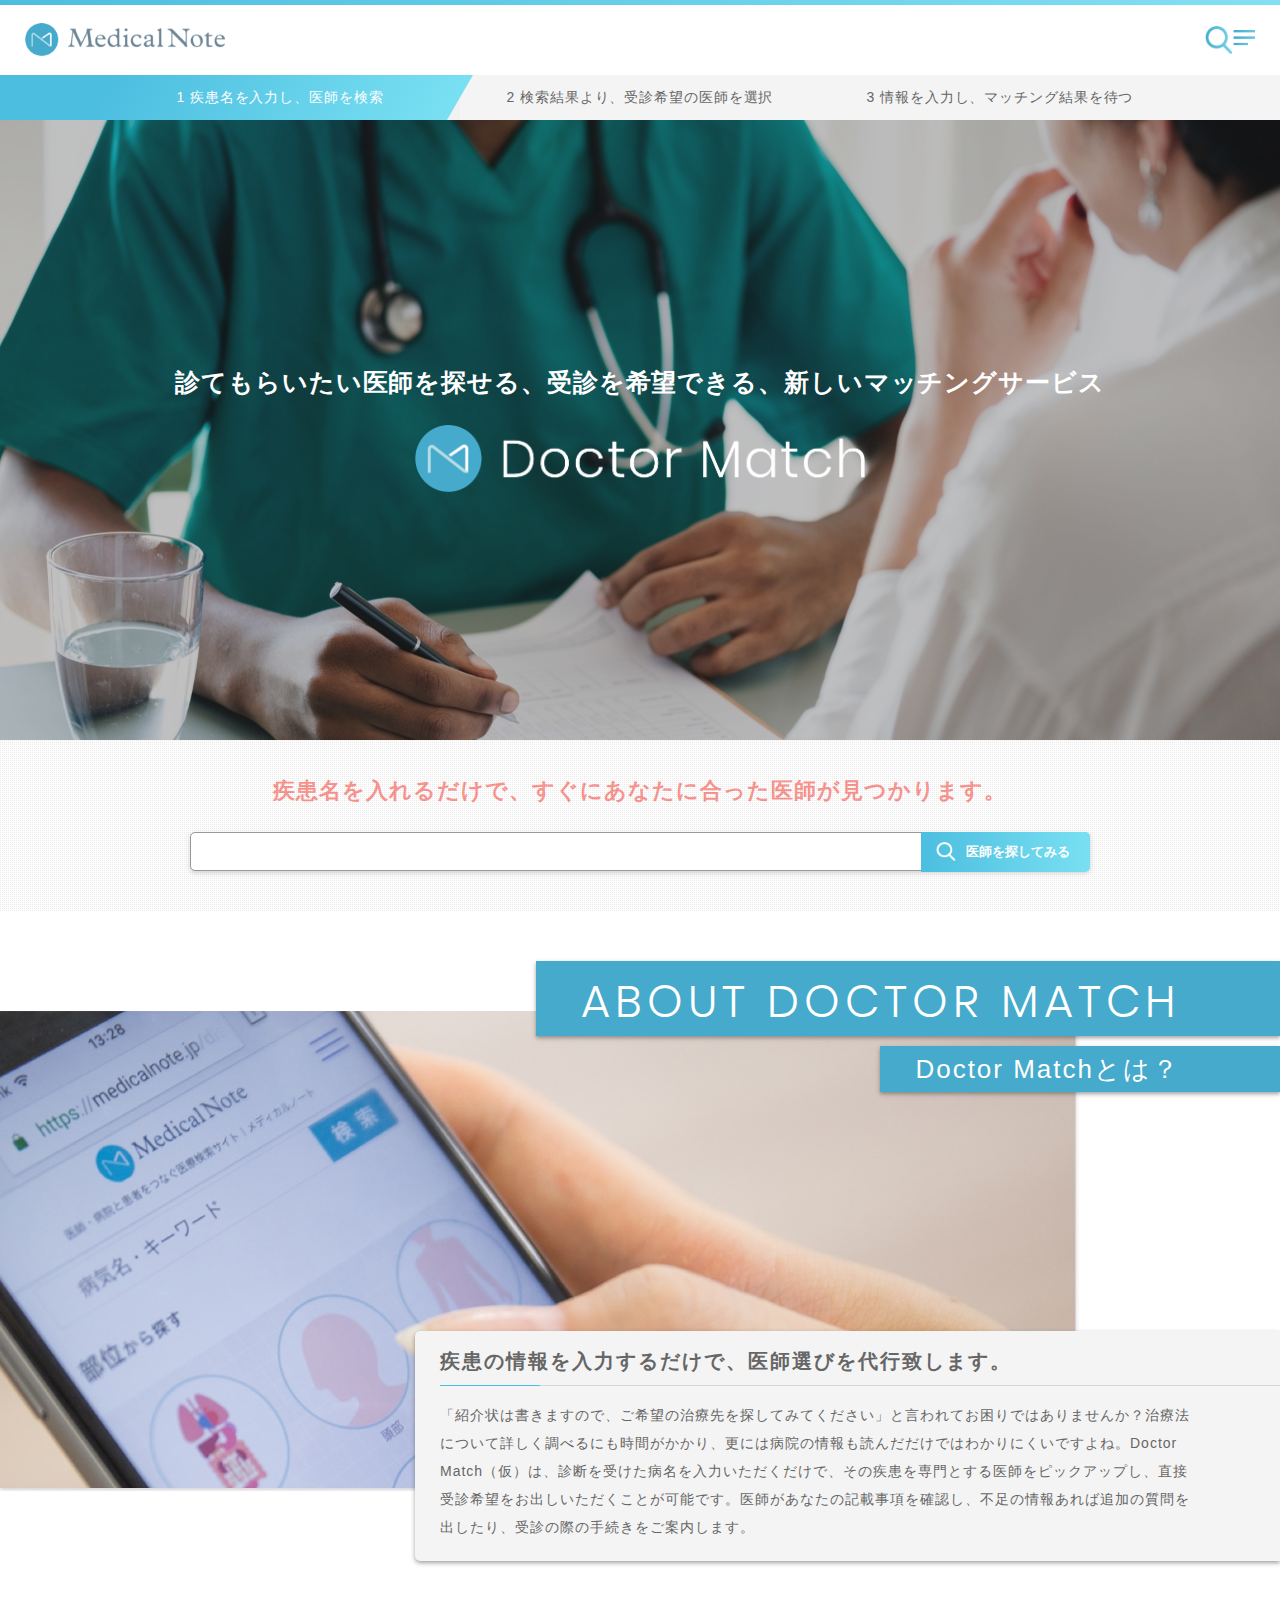
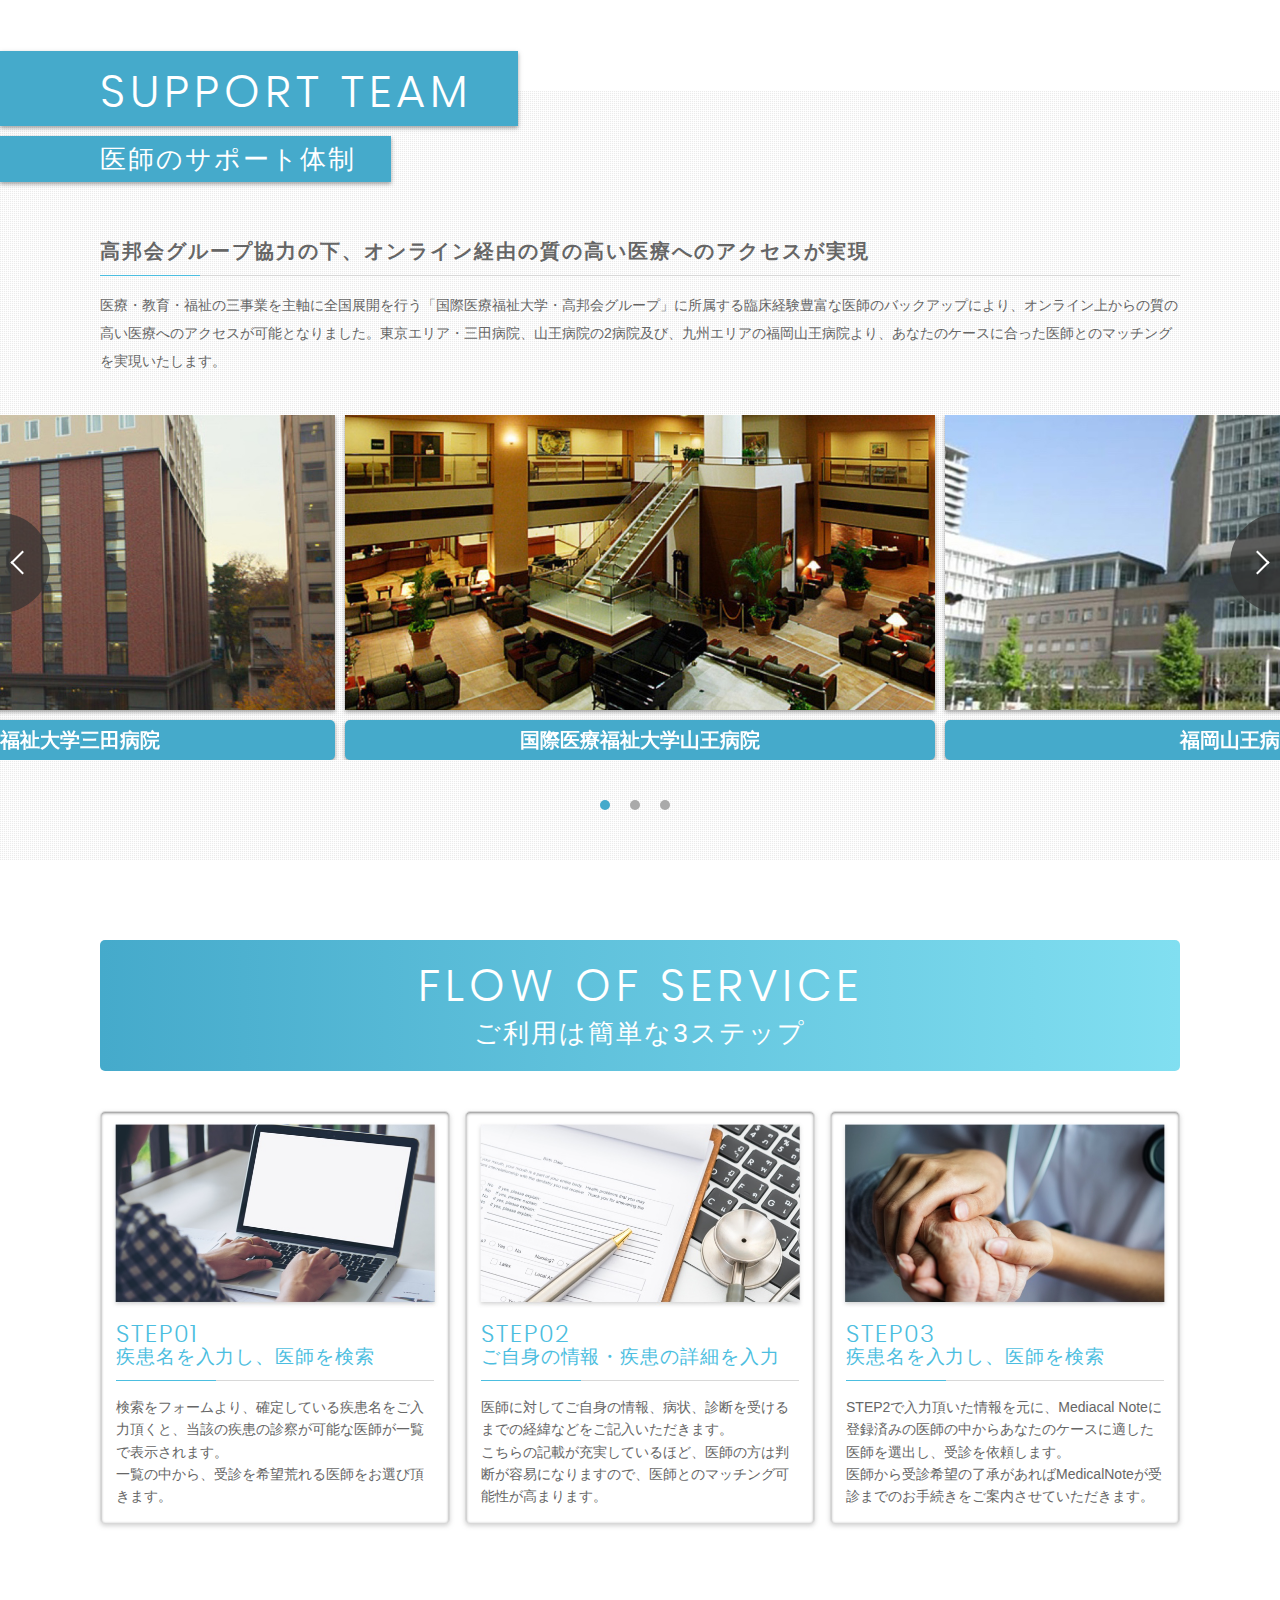
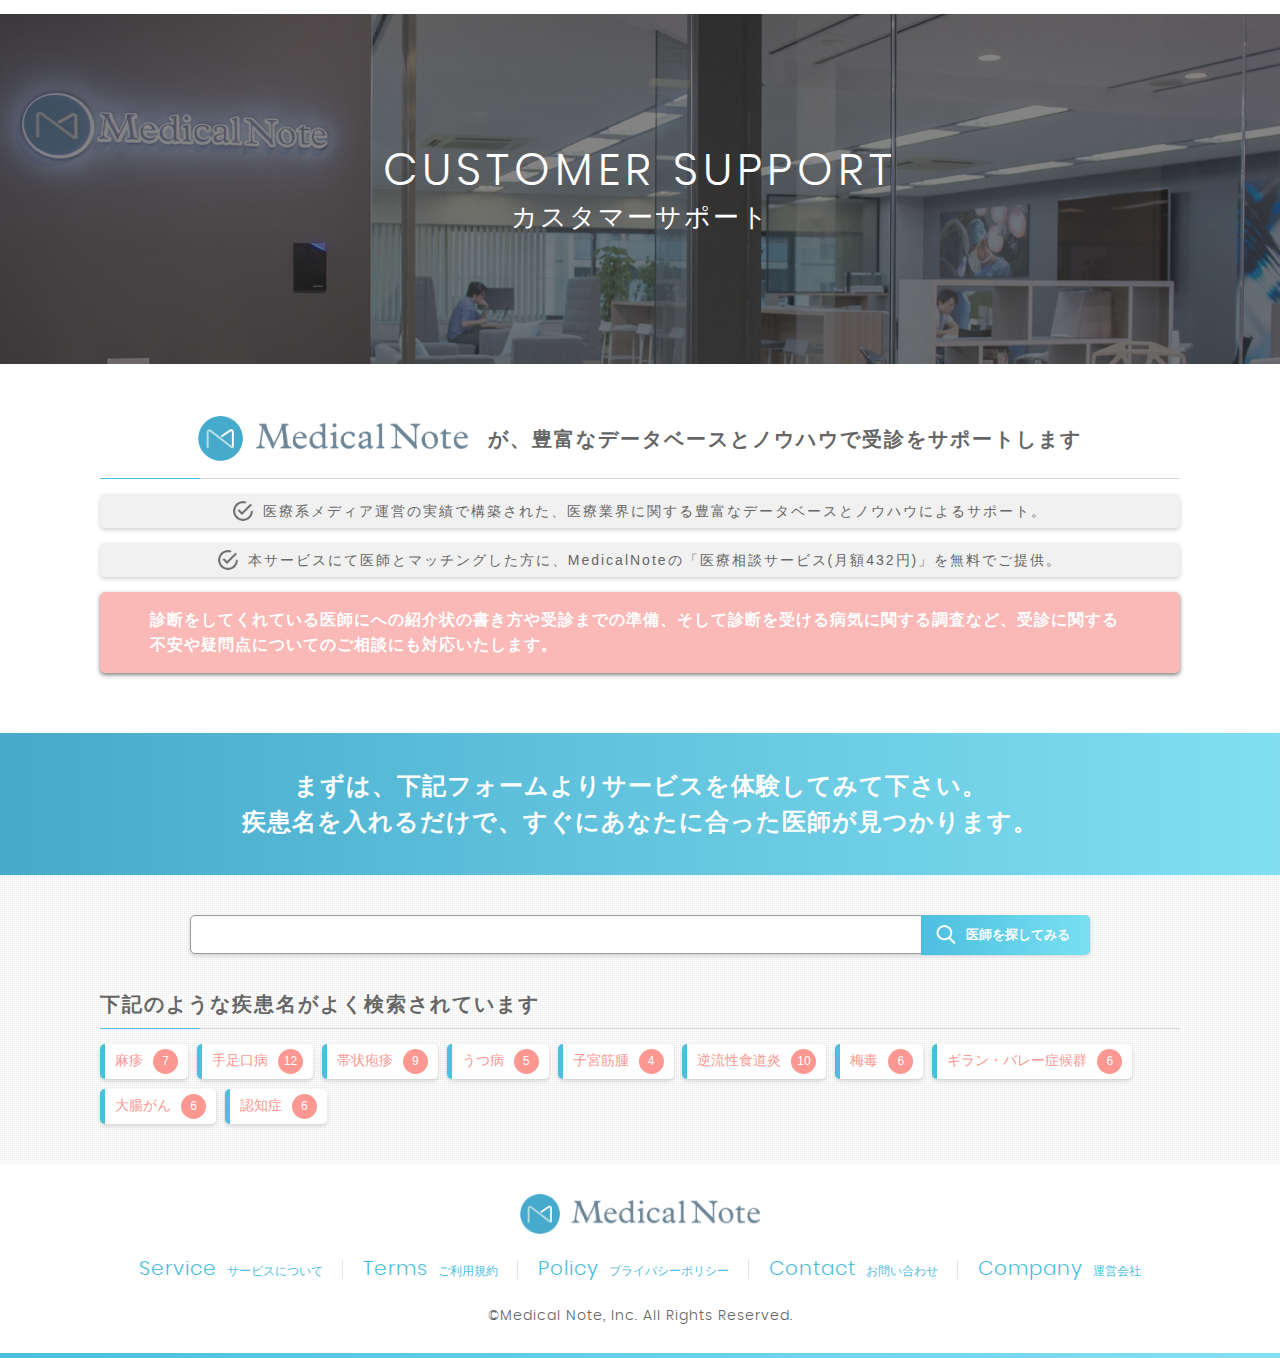
==== commit ac7a5058: "インクリメント途中まで" ====
--- a/index.html
+++ b/index.html
@@ -21,7 +21,7 @@
 	<link rel="stylesheet" href="css/style.css">
 	<script type="text/javascript" src="js/jquery-3.3.1.min.js"></script>
 	<script type="text/javascript" src="js/layout.js"></script>
-	<script type="text/javascript" src="js/select2.min.js"></script>
+	<script type="text/javascript" src="js/json.js"></script>
 </head>
 
 <body id="user">
@@ -43,7 +43,7 @@
 				<div class="inner">
 					<div class="form_wrap">
 						<div class="search_word">
-							<select id="searchDoctor"></select>
+							<input type="text" id="searchDoctor" placeholder="疾患名を入力してください">
 							<div class="submit_wrap">
 								<span class="search_icon"></span>
 								<input type="submit">
@@ -51,6 +51,27 @@
 						</div>
 					</div>
 					<!-- form_wrap -->
+					<div class="suggest_word">
+						<span class="search_ttl">候補の疾患名</span>
+						<div id="suggestWord">
+							<div class="item_ttl">
+								<span class="disease_name">疾患名</span>
+								<span class="doctor_num">受診可能な医師数</span>
+							</div>
+							<ul>
+						<!--	<li><a href="aaaa">麻疹<span class="num">7</span></a></li>
+							<li><a href="aaaa">手足口病<span class="num">12</span></a></li>
+							<li><a href="aaaa">帯状疱疹<span class="num">9</span></a></li>
+							<li><a href="aaaa">うつ病<span class="num">5</span></a></li>
+							<li><a href="aaaa">子宮筋腫<span class="num">4</span></a></li>
+							<li><a href="aaaa">逆流性食道炎<span class="num">10</span></a></li>
+							<li><a href="aaaa">梅毒<span class="num">6</span></a></li>
+							<li><a href="aaaa">ギラン・バレー症候群<span class="num">6</span></a></li>
+							<li><a href="aaaa">大腸がん<span class="num">6</span></a></li>
+							<li><a href="aaaa">認知症<span class="num">6</span></a></li> -->
+							</ul>
+						</div>
+					</div>
 					<div class="popular_word">
 						<span class="common_ttl">よく検索されているワード</span>
 						<div class="word_list">
--- a/css/style.css
+++ b/css/style.css
@@ -263,6 +263,74 @@
             right: 0;
             width: 100%;
             margin: auto; }
+      header #slideMenu .contents .inner .suggest_word {
+        border-radius: 5px;
+        overflow: hidden;
+        -webkit-box-shadow: 0 2px 4px 0 rgba(0, 0, 0, 0.5);
+        box-shadow: 0 2px 4px 0 rgba(0, 0, 0, 0.5);
+        background-color: #ffffff;
+        padding-bottom: 5px;
+        margin: 30px 0; }
+        header #slideMenu .contents .inner .suggest_word .search_ttl {
+          display: block;
+          padding: 10px;
+          background-image: -webkit-gradient(linear, right top, left top, from(#79e0f2), to(#4cbee0));
+          background-image: -webkit-linear-gradient(right, #79e0f2, #4cbee0);
+          background-image: -o-linear-gradient(right, #79e0f2, #4cbee0);
+          background-image: linear-gradient(to left, #79e0f2, #4cbee0);
+          color: #fff;
+          font-weight: bold;
+          font-size: 16px; }
+        header #slideMenu .contents .inner .suggest_word #suggestWord .item_ttl {
+          display: -webkit-box;
+          display: -ms-flexbox;
+          display: flex;
+          -ms-flex-wrap: wrap;
+          flex-wrap: wrap;
+          -webkit-box-pack: justify;
+          -ms-flex-pack: justify;
+          justify-content: space-between;
+          -webkit-box-align: center;
+          -ms-flex-align: center;
+          align-items: center;
+          padding: 15px 10px; }
+          header #slideMenu .contents .inner .suggest_word #suggestWord .item_ttl .disease_name {
+            font-size: 16px;
+            font-weight: bold;
+            letter-spacing: 1px; }
+          header #slideMenu .contents .inner .suggest_word #suggestWord .item_ttl .doctor_num {
+            font-size: 14px;
+            font-weight: bold;
+            letter-spacing: 1px;
+            color: #fc9792; }
+        header #slideMenu .contents .inner .suggest_word #suggestWord ul {
+          padding: 0 10px; }
+          header #slideMenu .contents .inner .suggest_word #suggestWord ul li {
+            padding: 5px 0;
+            border-bottom: 1px dotted #d8d8d8; }
+            header #slideMenu .contents .inner .suggest_word #suggestWord ul li:last-child {
+              border-bottom: 0px; }
+            header #slideMenu .contents .inner .suggest_word #suggestWord ul li a {
+              position: relative;
+              display: block;
+              color: #666;
+              font-size: 14px;
+              padding: 10px 0; }
+              header #slideMenu .contents .inner .suggest_word #suggestWord ul li a .num {
+                display: inline-block;
+                position: absolute;
+                top: 0;
+                bottom: 0;
+                right: 0;
+                margin: auto;
+                border-radius: 80px;
+                background-color: #fc9792;
+                color: #fff;
+                font-size: 14px;
+                width: 70px;
+                height: 25px;
+                line-height: 25px;
+                text-align: center; }
       header #slideMenu .contents .inner .popular_word {
         margin-top: 30px; }
         header #slideMenu .contents .inner .popular_word .common_ttl {
@@ -1245,6 +1313,7 @@
 form input[type="tel"]:focus,
 form input[type="number"]:focus,
 form input[type="submit"]:focus,
+form input[type="password"]:focus,
 form select:focus,
 form textarea:focus {
   outline: 0;
@@ -1253,7 +1322,8 @@
 form input[type="text"],
 form input[type="email"],
 form input[type="tel"],
-form input[type="number"] {
+form input[type="number"],
+form input[type="password"] {
   width: 100%;
   -webkit-box-sizing: border-box;
   box-sizing: border-box;
@@ -1545,55 +1615,208 @@
     @media screen and (max-width: 750px) {
       #popUp .popContents {
         width: 84%; } }
-    #popUp .popContents .pop_ttl_wrap {
-      position: relative;
-      text-align: center; }
-      #popUp .popContents .pop_ttl_wrap .pop_ttl {
-        font-size: 22px;
-        font-weight: bold;
-        letter-spacing: 1px;
-        color: #ffffff;
-        padding: 15px 0;
-        background-image: -webkit-gradient(linear, right top, left top, from(#79e0f2), to(#4cbee0));
-        background-image: -webkit-linear-gradient(right, #79e0f2, #4cbee0);
-        background-image: -o-linear-gradient(right, #79e0f2, #4cbee0);
-        background-image: linear-gradient(to left, #79e0f2, #4cbee0);
-        border-radius: 5px 5px 0 0; }
-      #popUp .popContents .pop_ttl_wrap #popClose {
-        position: absolute;
-        top: 0;
-        bottom: 0;
-        right: 0px;
-        margin: auto;
-        width: 55px;
-        height: 25px;
-        background-repeat: no-repeat;
-        background-position: center center;
-        background-image: url(../img/common/close.png);
-        background-size: 25px; }
-    #popUp .popContents .pop_text {
-      padding: 30px 25px; }
-      #popUp .popContents .pop_text .pop_item {
-        display: none;
-        max-height: 380px;
-        overflow: scroll; }
-        #popUp .popContents .pop_text .pop_item::-webkit-scrollbar {
-          display: none; }
-        #popUp .popContents .pop_text .pop_item .pop_wrap {
-          margin-bottom: 25px; }
-          #popUp .popContents .pop_text .pop_item .pop_wrap h4 {
-            font-size: 18px;
-            color: #4cbee0;
-            padding-bottom: 15px;
-            margin-bottom: 15px;
-            border-bottom: 1px dotted #4cbee0; }
-          #popUp .popContents .pop_text .pop_item .pop_wrap p {
-            font-size: 16px;
-            line-height: 1.6;
-            letter-spacing: 1px; }
   #popUp.popOpen {
     opacity: 1;
     pointer-events: all; }
+
+#apply #popUp .popContents .pop_ttl_wrap {
+  position: relative;
+  text-align: center; }
+  #apply #popUp .popContents .pop_ttl_wrap .pop_ttl {
+    font-size: 22px;
+    font-weight: bold;
+    letter-spacing: 1px;
+    color: #ffffff;
+    padding: 15px 0;
+    background-image: -webkit-gradient(linear, right top, left top, from(#79e0f2), to(#4cbee0));
+    background-image: -webkit-linear-gradient(right, #79e0f2, #4cbee0);
+    background-image: -o-linear-gradient(right, #79e0f2, #4cbee0);
+    background-image: linear-gradient(to left, #79e0f2, #4cbee0);
+    border-radius: 5px 5px 0 0; }
+  #apply #popUp .popContents .pop_ttl_wrap #popClose {
+    position: absolute;
+    top: 0;
+    bottom: 0;
+    right: 0px;
+    margin: auto;
+    width: 55px;
+    height: 25px;
+    background-repeat: no-repeat;
+    background-position: center center;
+    background-image: url(../img/common/close.png);
+    background-size: 25px; }
+
+#apply #popUp .popContents .pop_text {
+  padding: 30px 25px; }
+  #apply #popUp .popContents .pop_text .pop_item {
+    display: none;
+    max-height: 380px;
+    overflow: scroll; }
+    #apply #popUp .popContents .pop_text .pop_item::-webkit-scrollbar {
+      display: none; }
+    #apply #popUp .popContents .pop_text .pop_item .pop_wrap {
+      margin-bottom: 25px; }
+      #apply #popUp .popContents .pop_text .pop_item .pop_wrap h4 {
+        font-size: 18px;
+        color: #4cbee0;
+        padding-bottom: 15px;
+        margin-bottom: 15px;
+        border-bottom: 1px dotted #4cbee0; }
+      #apply #popUp .popContents .pop_text .pop_item .pop_wrap p {
+        font-size: 16px;
+        line-height: 1.6;
+        letter-spacing: 1px; }
+
+#doctorList #popUp .popContents {
+  background: #f4f4f4; }
+  #doctorList #popUp .popContents .doctor_profile {
+    position: relative;
+    text-align: center;
+    padding: 25px 20px 20px; }
+    #doctorList #popUp .popContents .doctor_profile::before {
+      display: block;
+      content: "";
+      position: absolute;
+      top: 0;
+      left: 0;
+      right: 0;
+      margin: auto;
+      width: 100%;
+      height: 10px;
+      background-image: -webkit-gradient(linear, right top, left top, from(#79e0f2), to(#4cbee0));
+      background-image: -webkit-linear-gradient(right, #79e0f2, #4cbee0);
+      background-image: -o-linear-gradient(right, #79e0f2, #4cbee0);
+      background-image: linear-gradient(to left, #79e0f2, #4cbee0);
+      border-radius: 5px 5px 0 0; }
+    #doctorList #popUp .popContents .doctor_profile .profile_wrap {
+      display: -webkit-box;
+      display: -ms-flexbox;
+      display: flex;
+      -ms-flex-wrap: wrap;
+      flex-wrap: wrap;
+      -webkit-box-align: center;
+      -ms-flex-align: center;
+      align-items: center; }
+      #doctorList #popUp .popContents .doctor_profile .profile_wrap .doctor_icon {
+        width: 120px;
+        height: 120px;
+        margin-right: 20px;
+        border-radius: 50%;
+        background: #ccc;
+        background-repeat: no-repeat;
+        background-position: center center;
+        background-size: cover;
+        -webkit-box-shadow: 0 2px 4px 0 rgba(170, 170, 170, 0.5);
+        box-shadow: 0 2px 4px 0 rgba(170, 170, 170, 0.5);
+        border: solid 3px #ffffff;
+        -webkit-box-sizing: border-box;
+        box-sizing: border-box; }
+      #doctorList #popUp .popContents .doctor_profile .profile_wrap .profile_txt {
+        width: calc(100% - 140px);
+        text-align: left; }
+        #doctorList #popUp .popContents .doctor_profile .profile_wrap .profile_txt .hospital {
+          font-size: 14px;
+          margin-bottom: 10px; }
+        #doctorList #popUp .popContents .doctor_profile .profile_wrap .profile_txt .name {
+          font-size: 22px;
+          font-weight: bold;
+          letter-spacing: 0.9px;
+          margin-bottom: 10px; }
+          #doctorList #popUp .popContents .doctor_profile .profile_wrap .profile_txt .name::after {
+            display: inline-block;
+            content: "先生";
+            padding-left: 0.3em;
+            font-weight: normal;
+            font-size: 14px; }
+        #doctorList #popUp .popContents .doctor_profile .profile_wrap .profile_txt .area {
+          display: inline-block;
+          font-size: 14px;
+          font-weight: bold;
+          letter-spacing: 2.2px;
+          color: #ffffff;
+          padding: 7px 15px;
+          border-radius: 30px;
+          -webkit-box-shadow: 0 2px 4px 0 rgba(170, 170, 170, 0.5);
+          box-shadow: 0 2px 4px 0 rgba(170, 170, 170, 0.5); }
+          #doctorList #popUp .popContents .doctor_profile .profile_wrap .profile_txt .area.tokyo {
+            background-color: #4cbee0; }
+            #doctorList #popUp .popContents .doctor_profile .profile_wrap .profile_txt .area.tokyo::after {
+              content: "東京"; }
+          #doctorList #popUp .popContents .doctor_profile .profile_wrap .profile_txt .area.fukuoka {
+            background-color: #fc9792; }
+            #doctorList #popUp .popContents .doctor_profile .profile_wrap .profile_txt .area.fukuoka::after {
+              content: "福岡"; }
+    #doctorList #popUp .popContents .doctor_profile #popClose {
+      position: absolute;
+      top: 25px;
+      right: 0px;
+      margin: auto;
+      width: 55px;
+      height: 25px;
+      background-repeat: no-repeat;
+      background-position: center center;
+      background-image: url(../img/doctor_list/pop_close.png);
+      background-size: 25px; }
+    #doctorList #popUp .popContents .doctor_profile .relation {
+      position: absolute;
+      bottom: 20px;
+      right: 20px;
+      padding: 10px 20px;
+      text-align: left;
+      background: #fc9792;
+      color: #fff;
+      font-size: 16px;
+      border-radius: 100px;
+      -webkit-transition: opacity .5s;
+      -o-transition: opacity .5s;
+      transition: opacity .5s; }
+      #doctorList #popUp .popContents .doctor_profile .relation:hover {
+        opacity: 0.7; }
+  #doctorList #popUp .popContents .pop_text {
+    width: calc(100% - 40px);
+    margin: 0px auto 20px;
+    background: #fff;
+    border-radius: 5px;
+    height: 300px;
+    overflow: hidden; }
+    #doctorList #popUp .popContents .pop_text .pop_inner {
+      display: -webkit-box;
+      display: -ms-flexbox;
+      display: flex;
+      -ms-flex-wrap: wrap;
+      flex-wrap: wrap;
+      -webkit-box-sizing: border-box;
+      box-sizing: border-box;
+      padding: 25px;
+      height: 300px;
+      overflow: scroll; }
+      #doctorList #popUp .popContents .pop_text .pop_inner::-webkit-scrollbar {
+        display: none; }
+      #doctorList #popUp .popContents .pop_text .pop_inner .pop_content_wrap {
+        margin-bottom: 30px; }
+        #doctorList #popUp .popContents .pop_text .pop_inner .pop_content_wrap .tag_list span {
+          display: inline-block;
+          color: #fc9792;
+          margin-right: 5px;
+          margin-bottom: 10px;
+          padding: 10px;
+          border-radius: 5px;
+          -webkit-box-shadow: 0 2px 4px 0 rgba(170, 170, 170, 0.5);
+          box-shadow: 0 2px 4px 0 rgba(170, 170, 170, 0.5);
+          background-color: #ffffff;
+          border-left: 5px solid #4cbee0;
+          cursor: default; }
+        #doctorList #popUp .popContents .pop_text .pop_inner .pop_content_wrap .content_txt {
+          font-size: 14px;
+          line-height: 1.7;
+          letter-spacing: 1px; }
+          #doctorList #popUp .popContents .pop_text .pop_inner .pop_content_wrap .content_txt span {
+            display: block; }
+      #doctorList #popUp .popContents .pop_text .pop_inner .pop_left {
+        width: 480px;
+        margin-right: 30px; }
+      #doctorList #popUp .popContents .pop_text .pop_inner .pop_right {
+        width: 480px; }
 
 /*トップページ*/
 #index #indexMain {
@@ -2174,6 +2397,9 @@
           -webkit-transition: color .5s;
           -o-transition: color .5s;
           transition: color .5s; }
+          #doctorList #list #doctors ul li .form_wrap .form_radio label .radio_label::after {
+            display: inline-block;
+            content: "選択済み"; }
       #doctorList #list #doctors ul li .form_wrap .detail_button {
         margin-top: 20px; }
         #doctorList #list #doctors ul li .form_wrap .detail_button a {
@@ -2209,6 +2435,9 @@
           justify-content: center; }
           #doctorList #list #doctors ul li.removed .form_wrap .form_radio label {
             color: #999; }
+            #doctorList #list #doctors ul li.removed .form_wrap .form_radio label .radio_label::after {
+              display: inline-block;
+              content: "未選択"; }
         #doctorList #list #doctors ul li.removed .form_wrap .detail_button {
           margin-top: 20px; }
           #doctorList #list #doctors ul li.removed .form_wrap .detail_button a {
@@ -2307,7 +2536,7 @@
             background-image: url(../img/common/arrow.png);
             background-size: 70px;
             width: 70px;
-            height: 10px;
+            height: 12px;
             -webkit-transition: right .5s;
             -o-transition: right .5s;
             transition: right .5s; }
@@ -2510,7 +2739,7 @@
             background-image: url(../img/common/arrow.png);
             background-size: 70px;
             width: 70px;
-            height: 10px;
+            height: 12px;
             -webkit-transition: right .5s;
             -o-transition: right .5s;
             transition: right .5s; }
@@ -2694,3 +2923,743 @@
       padding-bottom: 30px;
       margin-bottom: 30px;
       border-bottom: 1px dotted #aaa; }
+
+/*医師側画面共通*/
+#doctor header .header_inner .header_alert {
+  height: 40px;
+  line-height: 40px;
+  position: absolute;
+  top: 0;
+  bottom: 0;
+  right: 0;
+  margin: auto; }
+  #doctor header .header_inner .header_alert span {
+    display: block;
+    height: 40px;
+    line-height: 40px;
+    font-weight: bold;
+    font-size: 14px;
+    letter-spacing: 1px;
+    color: #d45b54;
+    padding-left: 35px;
+    background-repeat: no-repeat;
+    background-position: center center;
+    background-position: left center;
+    background-size: 25px;
+    background-image: url(../img/common/alert_icon.png); }
+
+#doctor #bread .inner .bread_txt {
+  line-height: 45px;
+  font-size: 18px;
+  letter-spacing: 1px; }
+
+#doctor #bread .inner .login_info {
+  line-height: 45px;
+  font-size: 14px;
+  letter-spacing: 1px; }
+  #doctor #bread .inner .login_info .houjin {
+    position: relative;
+    padding-right: 15px;
+    margin-right: 10px; }
+    #doctor #bread .inner .login_info .houjin::before {
+      display: inline-block;
+      content: "医療法人:";
+      padding-right: 0.3em; }
+    #doctor #bread .inner .login_info .houjin::after {
+      display: block;
+      content: "";
+      position: absolute;
+      right: 0;
+      top: 0;
+      bottom: 0;
+      margin: auto;
+      width: 1px;
+      height: 20px;
+      background-color: #aaaaaa; }
+  #doctor #bread .inner .login_info .hospotal::before {
+    display: inline-block;
+    content: "医療機関名:";
+    padding-right: 0.3em; }
+
+#doctor section .bg_wrap {
+  max-width: 1080px;
+  margin-left: auto;
+  margin-right: auto;
+  -webkit-box-sizing: border-box;
+  box-sizing: border-box;
+  padding: 25px;
+  border-radius: 5px;
+  -webkit-box-shadow: 0 2px 4px 0 rgba(170, 170, 170, 0.5);
+  box-shadow: 0 2px 4px 0 rgba(170, 170, 170, 0.5);
+  border: solid 1px #d8d8d8;
+  background-color: #f4f4f4; }
+  @media screen and (max-width: 1150px) {
+    #doctor section .bg_wrap {
+      max-width: 750px; } }
+  @media screen and (max-width: 750px) {
+    #doctor section .bg_wrap {
+      width: 84%; } }
+
+#doctor footer {
+  background: #f4f4f4; }
+
+#doctor .list_table {
+  width: 100%;
+  -webkit-box-sizing: border-box;
+  box-sizing: border-box;
+  margin: 15px auto;
+  background: #fff;
+  padding: 0px;
+  border-radius: 5px;
+  overflow: hidden;
+  -webkit-box-shadow: 0 2px 4px 0 rgba(170, 170, 170, 0.5);
+  box-shadow: 0 2px 4px 0 rgba(170, 170, 170, 0.5); }
+  #doctor .list_table .table_contents {
+    display: -webkit-box;
+    display: -ms-flexbox;
+    display: flex;
+    -ms-flex-wrap: wrap;
+    flex-wrap: wrap; }
+    #doctor .list_table .table_contents.mitaiou {
+      background: rgba(244, 218, 218, 0.5); }
+    #doctor .list_table .table_contents.monshin {
+      background: rgba(210, 244, 149, 0.2); }
+    #doctor .list_table .table_contents.tyousei {
+      background: #fff; }
+    #doctor .list_table .table_contents.ng {
+      background: rgba(241, 241, 241, 0.6); }
+    #doctor .list_table .table_contents.completed {
+      background-color: #d2eff7; }
+    #doctor .list_table .table_contents .checkbox {
+      width: 40px; }
+    #doctor .list_table .table_contents .date {
+      width: 125px; }
+    #doctor .list_table .table_contents .disease {
+      width: 200px; }
+    #doctor .list_table .table_contents .assign {
+      width: 320px; }
+    #doctor .list_table .table_contents .status {
+      width: 170px; }
+    #doctor .list_table .table_contents .edit {
+      width: 170px;
+      border-right: 0 !important; }
+    #doctor .list_table .table_contents.table_header div {
+      text-align: center;
+      font-size: 14px;
+      padding: 15px 0;
+      border-right: 1px solid #ccc;
+      -webkit-box-sizing: border-box;
+      box-sizing: border-box; }
+    #doctor .list_table .table_contents.table_row {
+      border-top: 1px solid #ccc; }
+      #doctor .list_table .table_contents.table_row .checkbox, #doctor .list_table .table_contents.table_row .date, #doctor .list_table .table_contents.table_row .disease, #doctor .list_table .table_contents.table_row .assign, #doctor .list_table .table_contents.table_row .status, #doctor .list_table .table_contents.table_row .edit {
+        font-size: 14px;
+        line-height: 1.6;
+        padding: 15px 10px;
+        border-right: 1px dotted #d8d8d8;
+        -webkit-box-sizing: border-box;
+        box-sizing: border-box; }
+      #doctor .list_table .table_contents.table_row .assign {
+        padding: 0; }
+        #doctor .list_table .table_contents.table_row .assign .hospital_wrap ul li {
+          display: -webkit-box;
+          display: -ms-flexbox;
+          display: flex;
+          -ms-flex-wrap: wrap;
+          flex-wrap: wrap;
+          padding: 15px 10px;
+          border-bottom: 1px dotted #d8d8d8; }
+          #doctor .list_table .table_contents.table_row .assign .hospital_wrap ul li:last-child {
+            border-bottom: 0; }
+          #doctor .list_table .table_contents.table_row .assign .hospital_wrap ul li .name {
+            width: 150px;
+            margin-right: 20px; }
+          #doctor .list_table .table_contents.table_row .assign .hospital_wrap ul li .form_radio {
+            width: calc(100% - 170px); }
+            #doctor .list_table .table_contents.table_row .assign .hospital_wrap ul li .form_radio .radio_item {
+              width: 100%;
+              display: block;
+              margin-bottom: 10px; }
+      #doctor .list_table .table_contents.table_row .status select {
+        width: 100%;
+        font-size: 12px;
+        color: #666;
+        -webkit-box-sizing: border-box;
+        box-sizing: border-box;
+        -webkit-appearance: none;
+        -moz-appearance: none;
+        appearance: none;
+        padding: 5px 10px;
+        border-radius: 5px;
+        -webkit-box-shadow: 0 2px 4px 0 rgba(170, 170, 170, 0.5);
+        box-shadow: 0 2px 4px 0 rgba(170, 170, 170, 0.5);
+        border: solid 1px #d8d8d8;
+        background-color: #ffffff;
+        background-image: url(../img/common/select_caret2.png);
+        background-size: 38px;
+        background-position: center right;
+        background-repeat: no-repeat; }
+        #doctor .list_table .table_contents.table_row .status select:focus {
+          outline: none;
+          border: 1px solid #4cbee0; }
+      #doctor .list_table .table_contents.table_row .edit .button_wrap ul {
+        display: -webkit-box;
+        display: -ms-flexbox;
+        display: flex;
+        -ms-flex-wrap: wrap;
+        flex-wrap: wrap; }
+        #doctor .list_table .table_contents.table_row .edit .button_wrap ul li {
+          width: 70px;
+          margin-right: 10px; }
+          #doctor .list_table .table_contents.table_row .edit .button_wrap ul li:last-child {
+            margin-right: 0; }
+          #doctor .list_table .table_contents.table_row .edit .button_wrap ul li input[type="submit"] {
+            width: 100%;
+            -webkit-appearance: none;
+            -moz-appearance: none;
+            appearance: none;
+            display: block;
+            font-size: 12px;
+            padding: 7px 15px;
+            -webkit-box-sizing: border-box;
+            box-sizing: border-box;
+            color: #fff;
+            border-radius: 50px;
+            -webkit-box-shadow: 0 2px 4px 0 rgba(170, 170, 170, 0.5);
+            box-shadow: 0 2px 4px 0 rgba(170, 170, 170, 0.5);
+            border: solid 1px #ffffff;
+            background-color: #4cbee0;
+            -webkit-transition: opacity .5s;
+            -o-transition: opacity .5s;
+            transition: opacity .5s; }
+            #doctor .list_table .table_contents.table_row .edit .button_wrap ul li input[type="submit"]:hover {
+              opacity: 0.7; }
+            #doctor .list_table .table_contents.table_row .edit .button_wrap ul li input[type="submit"]:focus {
+              outline: none; }
+          #doctor .list_table .table_contents.table_row .edit .button_wrap ul li .detail {
+            width: 100%;
+            text-align: center;
+            display: block;
+            font-size: 12px;
+            line-height: 1;
+            padding: 10px 15px;
+            -webkit-box-sizing: border-box;
+            box-sizing: border-box;
+            color: #fff;
+            border-radius: 50px;
+            -webkit-box-shadow: 0 2px 4px 0 rgba(170, 170, 170, 0.5);
+            box-shadow: 0 2px 4px 0 rgba(170, 170, 170, 0.5);
+            border: solid 1px #ffffff;
+            background-color: #222;
+            -webkit-transition: opacity .5s;
+            -o-transition: opacity .5s;
+            transition: opacity .5s; }
+            #doctor .list_table .table_contents.table_row .edit .button_wrap ul li .detail:hover {
+              opacity: 0.7; }
+
+/*医師側ログイン画面*/
+#doctorLogin #loginForm {
+  padding: 40px 0; }
+  #doctorLogin #loginForm .bg_wrap .form_wrap {
+    margin-bottom: 30px; }
+  #doctorLogin #loginForm .bg_wrap #submitWrap .form_wrap {
+    text-align: center;
+    margin-bottom: 30px; }
+    #doctorLogin #loginForm .bg_wrap #submitWrap .form_wrap .form_radio {
+      display: -webkit-box;
+      display: -ms-flexbox;
+      display: flex;
+      -ms-flex-wrap: wrap;
+      flex-wrap: wrap;
+      -webkit-box-pack: center;
+      -ms-flex-pack: center;
+      justify-content: center; }
+      #doctorLogin #loginForm .bg_wrap #submitWrap .form_wrap .form_radio .radio_item a {
+        display: inline-block;
+        padding-right: 0.4em;
+        color: #068acc;
+        -webkit-transition: opacity .5s;
+        -o-transition: opacity .5s;
+        transition: opacity .5s; }
+        #doctorLogin #loginForm .bg_wrap #submitWrap .form_wrap .form_radio .radio_item a:hover {
+          opacity: 0.7; }
+  #doctorLogin #loginForm .bg_wrap #submitWrap .submit {
+    position: relative; }
+    #doctorLogin #loginForm .bg_wrap #submitWrap .submit .submit_wrap {
+      width: 800px;
+      margin: 0 auto;
+      position: relative; }
+      #doctorLogin #loginForm .bg_wrap #submitWrap .submit .submit_wrap .submit_label {
+        width: 100%;
+        -webkit-box-sizing: border-box;
+        box-sizing: border-box;
+        padding: 15px 0;
+        border-radius: 100px;
+        background-image: -webkit-gradient(linear, right top, left top, from(#79e0f2), to(#4cbee0));
+        background-image: -webkit-linear-gradient(right, #79e0f2, #4cbee0);
+        background-image: -o-linear-gradient(right, #79e0f2, #4cbee0);
+        background-image: linear-gradient(to left, #79e0f2, #4cbee0);
+        text-align: center;
+        display: inline-block;
+        font-size: 22px;
+        font-weight: bold;
+        letter-spacing: 1px;
+        color: #fff;
+        pointer-events: none; }
+        #doctorLogin #loginForm .bg_wrap #submitWrap .submit .submit_wrap .submit_label span.arrow {
+          position: relative;
+          display: inline-block;
+          padding-right: 100px; }
+          #doctorLogin #loginForm .bg_wrap #submitWrap .submit .submit_wrap .submit_label span.arrow::after {
+            display: block;
+            content: "";
+            position: absolute;
+            top: 0;
+            bottom: 0;
+            right: 0;
+            margin: auto;
+            background-repeat: no-repeat;
+            background-position: center center;
+            background-image: url(../img/common/arrow.png);
+            background-size: 70px;
+            width: 70px;
+            height: 12px;
+            -webkit-transition: right .5s;
+            -o-transition: right .5s;
+            transition: right .5s; }
+      #doctorLogin #loginForm .bg_wrap #submitWrap .submit .submit_wrap input[type="submit"] {
+        opacity: 0;
+        display: block;
+        position: absolute;
+        width: 100%;
+        height: 100%;
+        top: 0;
+        bottom: 0;
+        left: 0;
+        right: 0;
+        margin: auto; }
+      #doctorLogin #loginForm .bg_wrap #submitWrap .submit .submit_wrap:hover .submit_label span.arrow::after {
+        right: -15px; }
+      #doctorLogin #loginForm .bg_wrap #submitWrap .submit .submit_wrap .submit_label {
+        -webkit-transition: background 0.5s, opacity 0.5s;
+        -o-transition: background 0.5s, opacity 0.5s;
+        transition: background 0.5s, opacity 0.5s; }
+      #doctorLogin #loginForm .bg_wrap #submitWrap .submit .submit_wrap.disable {
+        pointer-events: none; }
+        #doctorLogin #loginForm .bg_wrap #submitWrap .submit .submit_wrap.disable .submit_label {
+          opacity: 0.7;
+          background: #aaa; }
+
+/*医師側マッチング一覧画面*/
+#matchingList #filter {
+  padding: 50px 0; }
+  #matchingList #filter label {
+    display: block;
+    font-size: 16px;
+    font-weight: bold;
+    letter-spacing: 1;
+    margin-bottom: 10px; }
+  #matchingList #filter .filter_wrap {
+    display: -webkit-box;
+    display: -ms-flexbox;
+    display: flex;
+    -ms-flex-wrap: wrap;
+    flex-wrap: wrap;
+    margin: 15px auto 30px; }
+    #matchingList #filter .filter_wrap .filter_item {
+      width: 320px;
+      margin-right: 30px; }
+      #matchingList #filter .filter_wrap .filter_item.last {
+        margin-right: 0; }
+      #matchingList #filter .filter_wrap .filter_item select {
+        width: 100%;
+        font-size: 14px;
+        color: #666;
+        -webkit-box-sizing: border-box;
+        box-sizing: border-box;
+        -webkit-appearance: none;
+        -moz-appearance: none;
+        appearance: none;
+        padding: 7px 15px;
+        border-radius: 5px;
+        -webkit-box-shadow: 0 2px 4px 0 rgba(170, 170, 170, 0.5);
+        box-shadow: 0 2px 4px 0 rgba(170, 170, 170, 0.5);
+        border: solid 1px #d8d8d8;
+        background-color: #ffffff;
+        background-image: url(../img/common/select_caret.png);
+        background-size: 45px;
+        background-position: center right;
+        background-repeat: no-repeat; }
+        #matchingList #filter .filter_wrap .filter_item select:focus {
+          outline: none;
+          border: 1px solid #79e0f2; }
+  #matchingList #filter .filter_date input[type="date"] {
+    display: inline-block;
+    width: 200px;
+    position: relative;
+    font-size: 14px;
+    color: #666;
+    -webkit-box-sizing: border-box;
+    box-sizing: border-box;
+    -webkit-appearance: none;
+    -moz-appearance: none;
+    appearance: none;
+    padding: 7px 15px;
+    border-radius: 5px;
+    -webkit-box-shadow: 0 2px 4px 0 rgba(170, 170, 170, 0.5);
+    box-shadow: 0 2px 4px 0 rgba(170, 170, 170, 0.5);
+    border: solid 1px #d8d8d8;
+    background-color: #ffffff;
+    background-image: url(../img/common/select_caret.png);
+    background-size: 45px;
+    background-position: center right;
+    background-repeat: no-repeat; }
+    #matchingList #filter .filter_date input[type="date"]#start {
+      margin-right: 0.5em; }
+    #matchingList #filter .filter_date input[type="date"]#end {
+      margin-left: 0.5em; }
+    #matchingList #filter .filter_date input[type="date"]::-webkit-inner-spin-button {
+      -webkit-appearance: none;
+      appearance: none; }
+    #matchingList #filter .filter_date input[type="date"]::-webkit-clear-button {
+      -webkit-appearance: none;
+      appearance: none; }
+    #matchingList #filter .filter_date input[type="date"]::-webkit-calendar-picker-indicator {
+      position: absolute;
+      opacity: 0;
+      right: 0px;
+      top: 0px;
+      padding: 0;
+      width: 36px;
+      height: 36px;
+      color: transparent;
+      cursor: pointer; }
+
+#matchingList #list {
+  padding-bottom: 50px; }
+  #matchingList #list .list_num {
+    font-size: 16px;
+    font-weight: bold;
+    letter-spacing: 1px; }
+  #matchingList #list .list_lower {
+    text-align: center; }
+    #matchingList #list .list_lower #readMore {
+      display: block;
+      max-width: 800px;
+      margin: 40px auto;
+      color: #fff;
+      font-size: 18px;
+      padding: 15px 0;
+      border-radius: 100px;
+      -webkit-box-shadow: 0 2px 4px 0 rgba(170, 170, 170, 0.5);
+      box-shadow: 0 2px 4px 0 rgba(170, 170, 170, 0.5);
+      background-color: #4cbee0;
+      -webkit-transition: opacity .5s;
+      -o-transition: opacity .5s;
+      transition: opacity .5s; }
+      #matchingList #list .list_lower #readMore:hover {
+        opacity: 0.7; }
+    #matchingList #list .list_lower .submit_wrap {
+      border-radius: 5px;
+      -webkit-box-shadow: 0 2px 4px 0 rgba(170, 170, 170, 0.5);
+      box-shadow: 0 2px 4px 0 rgba(170, 170, 170, 0.5);
+      background: #ffffff;
+      padding: 15px 0;
+      display: -webkit-box;
+      display: -ms-flexbox;
+      display: flex;
+      -ms-flex-wrap: wrap;
+      flex-wrap: wrap;
+      -webkit-box-pack: center;
+      -ms-flex-pack: center;
+      justify-content: center;
+      -webkit-box-align: center;
+      -ms-flex-align: center;
+      align-items: center; }
+      #matchingList #list .list_lower .submit_wrap span {
+        display: block;
+        font-weight: bold;
+        font-size: 18px;
+        letter-spacing: 1px;
+        margin-right: 0.5em; }
+      #matchingList #list .list_lower .submit_wrap input[type="submit"] {
+        width: 80px;
+        -webkit-appearance: none;
+        -moz-appearance: none;
+        appearance: none;
+        display: block;
+        font-size: 12px;
+        padding: 7px 15px;
+        -webkit-box-sizing: border-box;
+        box-sizing: border-box;
+        color: #fff;
+        border-radius: 50px;
+        -webkit-box-shadow: 0 2px 4px 0 rgba(170, 170, 170, 0.5);
+        box-shadow: 0 2px 4px 0 rgba(170, 170, 170, 0.5);
+        border: solid 1px #ffffff;
+        background-color: #4cbee0;
+        -webkit-transition: opacity .5s;
+        -o-transition: opacity .5s;
+        transition: opacity .5s; }
+        #matchingList #list .list_lower .submit_wrap input[type="submit"]:hover {
+          opacity: 0.7; }
+        #matchingList #list .list_lower .submit_wrap input[type="submit"]:focus {
+          outline: none; }
+
+/*医師側マッチング詳細画面*/
+#matchingDetail #detail {
+  padding: 40px 0; }
+  #matchingDetail #detail .detail_inner {
+    width: 100%;
+    border-radius: 5px;
+    overflow: hidden;
+    background: #fff;
+    -webkit-box-shadow: 0 2px 4px 0 rgba(170, 170, 170, 0.5);
+    box-shadow: 0 2px 4px 0 rgba(170, 170, 170, 0.5);
+    position: relative;
+    min-height: 200px; }
+    #matchingDetail #detail .detail_inner::before {
+      position: absolute;
+      display: block;
+      content: "";
+      width: 100%;
+      height: 5px;
+      background-image: -webkit-gradient(linear, right top, left top, from(#79e0f2), to(#4cbee0));
+      background-image: -webkit-linear-gradient(right, #79e0f2, #4cbee0);
+      background-image: -o-linear-gradient(right, #79e0f2, #4cbee0);
+      background-image: linear-gradient(to left, #79e0f2, #4cbee0);
+      top: 0;
+      left: 0;
+      right: 0;
+      margin: auto; }
+    #matchingDetail #detail .detail_inner .detail_ttl {
+      margin-bottom: 20px; }
+    #matchingDetail #detail .detail_inner .detail_upper {
+      margin-top: 5px;
+      background: #f1f1f1;
+      padding: 15px 20px;
+      display: -webkit-box;
+      display: -ms-flexbox;
+      display: flex;
+      -ms-flex-wrap: wrap;
+      flex-wrap: wrap;
+      -webkit-box-align: center;
+      -ms-flex-align: center;
+      align-items: center;
+      -webkit-box-pack: justify;
+      -ms-flex-pack: justify;
+      justify-content: space-between; }
+      #matchingDetail #detail .detail_inner .detail_upper .profile {
+        font-size: 18px;
+        font-weight: bold;
+        letter-spacing: 1px; }
+      #matchingDetail #detail .detail_inner .detail_upper .status {
+        display: -webkit-box;
+        display: -ms-flexbox;
+        display: flex;
+        -ms-flex-wrap: wrap;
+        flex-wrap: wrap;
+        font-size: 14px;
+        font-weight: bold;
+        letter-spacing: 1px; }
+        #matchingDetail #detail .detail_inner .detail_upper .status .resister {
+          margin-right: 20px; }
+    #matchingDetail #detail .detail_inner .detail_middle {
+      padding: 15px 20px; }
+      #matchingDetail #detail .detail_inner .detail_middle .list_table {
+        border-top: 1px solid #d8d8d8; }
+        #matchingDetail #detail .detail_inner .detail_middle .list_table .table_header div {
+          border-right: 1px solid #d8d8d8; }
+      #matchingDetail #detail .detail_inner .detail_middle .submit_wrap ul {
+        display: -webkit-box;
+        display: -ms-flexbox;
+        display: flex;
+        -ms-flex-wrap: wrap;
+        flex-wrap: wrap;
+        -webkit-box-pack: center;
+        -ms-flex-pack: center;
+        justify-content: center;
+        margin: 25px auto 0; }
+        #matchingDetail #detail .detail_inner .detail_middle .submit_wrap ul li {
+          width: 480px;
+          margin-right: 20px; }
+          #matchingDetail #detail .detail_inner .detail_middle .submit_wrap ul li:last-child {
+            margin-right: 0; }
+          #matchingDetail #detail .detail_inner .detail_middle .submit_wrap ul li a {
+            display: block;
+            font-size: 18px;
+            letter-spacing: 1px;
+            color: #ffffff;
+            padding: 15px 0;
+            border-radius: 100px;
+            text-align: center;
+            -webkit-transition: opacity .5s;
+            -o-transition: opacity .5s;
+            transition: opacity .5s; }
+            #matchingDetail #detail .detail_inner .detail_middle .submit_wrap ul li a:hover {
+              opacity: 0.7; }
+            #matchingDetail #detail .detail_inner .detail_middle .submit_wrap ul li a.permit_button {
+              background: #4cbee0; }
+            #matchingDetail #detail .detail_inner .detail_middle .submit_wrap ul li a.denied_button {
+              background: #aaa; }
+    #matchingDetail #detail .detail_inner .detail_lower {
+      padding: 15px 20px; }
+      #matchingDetail #detail .detail_inner .detail_lower .disease_wrap {
+        border-radius: 5px;
+        -webkit-box-shadow: 0 2px 4px 0 rgba(170, 170, 170, 0.5);
+        box-shadow: 0 2px 4px 0 rgba(170, 170, 170, 0.5);
+        background-color: #ffffff;
+        overflow: hidden;
+        margin-bottom: 20px; }
+        #matchingDetail #detail .detail_inner .detail_lower .disease_wrap .disease_ttl {
+          font-size: 16px;
+          color: #fff;
+          padding: 10px;
+          background: #4cbee0; }
+        #matchingDetail #detail .detail_inner .detail_lower .disease_wrap .disease_txt {
+          padding: 10px;
+          line-height: 1.6;
+          font-size: 14px; }
+
+#matchingDetail #comment {
+  padding-bottom: 40px; }
+  #matchingDetail #comment .comment_wrap .comment_item {
+    position: relative;
+    overflow: hidden;
+    border-radius: 5px;
+    padding: 25px 20px 20px;
+    margin-bottom: 20px;
+    -webkit-box-shadow: 0 2px 4px 0 rgba(170, 170, 170, 0.5);
+    box-shadow: 0 2px 4px 0 rgba(170, 170, 170, 0.5);
+    background-color: #ffffff; }
+    #matchingDetail #comment .comment_wrap .comment_item::before {
+      display: block;
+      position: absolute;
+      content: "";
+      top: 0;
+      left: 0;
+      right: 0;
+      margin: auto;
+      width: 100%;
+      height: 5px; }
+    #matchingDetail #comment .comment_wrap .comment_item.medical_note::before {
+      background: #4cbee0; }
+    #matchingDetail #comment .comment_wrap .comment_item.doctor::before {
+      background: #fc9792; }
+    #matchingDetail #comment .comment_wrap .comment_item .delete_button {
+      position: absolute;
+      top: 20px;
+      right: 20px; }
+      #matchingDetail #comment .comment_wrap .comment_item .delete_button a {
+        display: inline-block;
+        text-align: center;
+        font-size: 14px;
+        color: #fff;
+        -webkit-box-shadow: 0 2px 4px 0 rgba(170, 170, 170, 0.5);
+        box-shadow: 0 2px 4px 0 rgba(170, 170, 170, 0.5);
+        background-color: #aaaaaa;
+        padding: 7px 15px;
+        border-radius: 30px;
+        -webkit-transition: opacity .5s;
+        -o-transition: opacity .5s;
+        transition: opacity .5s; }
+        #matchingDetail #comment .comment_wrap .comment_item .delete_button a:hover {
+          opacity: 0.7; }
+    #matchingDetail #comment .comment_wrap .comment_item .comment_info {
+      display: -webkit-box;
+      display: -ms-flexbox;
+      display: flex;
+      -ms-flex-wrap: wrap;
+      flex-wrap: wrap;
+      -webkit-box-align: center;
+      -ms-flex-align: center;
+      align-items: center;
+      margin-bottom: 20px; }
+      #matchingDetail #comment .comment_wrap .comment_item .comment_info .user_name {
+        display: block;
+        font-weight: bold;
+        font-size: 18px;
+        letter-spacing: 1px;
+        margin-right: 20px; }
+      #matchingDetail #comment .comment_wrap .comment_item .comment_info .date {
+        font-size: 12px; }
+    #matchingDetail #comment .comment_wrap .comment_item .comment_txt {
+      border-radius: 5px;
+      padding: 10px;
+      -webkit-box-shadow: 0 2px 4px 0 rgba(170, 170, 170, 0.5);
+      box-shadow: 0 2px 4px 0 rgba(170, 170, 170, 0.5);
+      background-color: #f1f1f1; }
+      #matchingDetail #comment .comment_wrap .comment_item .comment_txt p {
+        font-size: 14px;
+        line-height: 1.6; }
+  #matchingDetail #comment .add_comment {
+    position: relative;
+    overflow: hidden;
+    border-radius: 5px;
+    margin-bottom: 20px;
+    -webkit-box-shadow: 0 2px 4px 0 rgba(170, 170, 170, 0.5);
+    box-shadow: 0 2px 4px 0 rgba(170, 170, 170, 0.5);
+    background-color: #ffffff; }
+    #matchingDetail #comment .add_comment .ttl {
+      font-size: 16px;
+      color: #fff;
+      padding: 10px 20px;
+      background: #4cbee0; }
+    #matchingDetail #comment .add_comment .form_wrap {
+      padding: 20px 20px 10px; }
+      #matchingDetail #comment .add_comment .form_wrap label {
+        display: block;
+        font-weight: bold;
+        font-size: 16px;
+        margin-bottom: 10px; }
+    #matchingDetail #comment .add_comment .submit_wrap {
+      padding: 10px 20px 20px; }
+      #matchingDetail #comment .add_comment .submit_wrap input[type="button"] {
+        width: 400px;
+        padding: 10px 0;
+        text-align: center;
+        color: #fff;
+        font-size: 16px;
+        -webkit-appearance: none;
+        -moz-appearance: none;
+        appearance: none;
+        border-radius: 100px;
+        -webkit-box-shadow: 0 2px 4px 0 rgba(170, 170, 170, 0.5);
+        box-shadow: 0 2px 4px 0 rgba(170, 170, 170, 0.5);
+        background-color: #4cbee0;
+        -webkit-transition: opacity .5s;
+        -o-transition: opacity .5s;
+        transition: opacity .5s; }
+        #matchingDetail #comment .add_comment .submit_wrap input[type="button"]:hover {
+          opacity: 0.7; }
+  #matchingDetail #comment .pager {
+    max-width: 1080px;
+    margin-left: auto;
+    margin-right: auto;
+    margin-top: 40px;
+    display: -webkit-box;
+    display: -ms-flexbox;
+    display: flex;
+    -ms-flex-wrap: wrap;
+    flex-wrap: wrap;
+    -webkit-box-pack: justify;
+    -ms-flex-pack: justify;
+    justify-content: space-between; }
+    @media screen and (max-width: 1150px) {
+      #matchingDetail #comment .pager {
+        max-width: 750px; } }
+    @media screen and (max-width: 750px) {
+      #matchingDetail #comment .pager {
+        width: 84%; } }
+    #matchingDetail #comment .pager a {
+      display: inline-block;
+      padding: 10px 0;
+      -webkit-transition: opacity .5s;
+      -o-transition: opacity .5s;
+      transition: opacity .5s;
+      font-size: 20px;
+      font-weight: bold;
+      letter-spacing: 1px;
+      color: #4cbee0; }
+      #matchingDetail #comment .pager a:hover {
+        opacity: 0.7; }
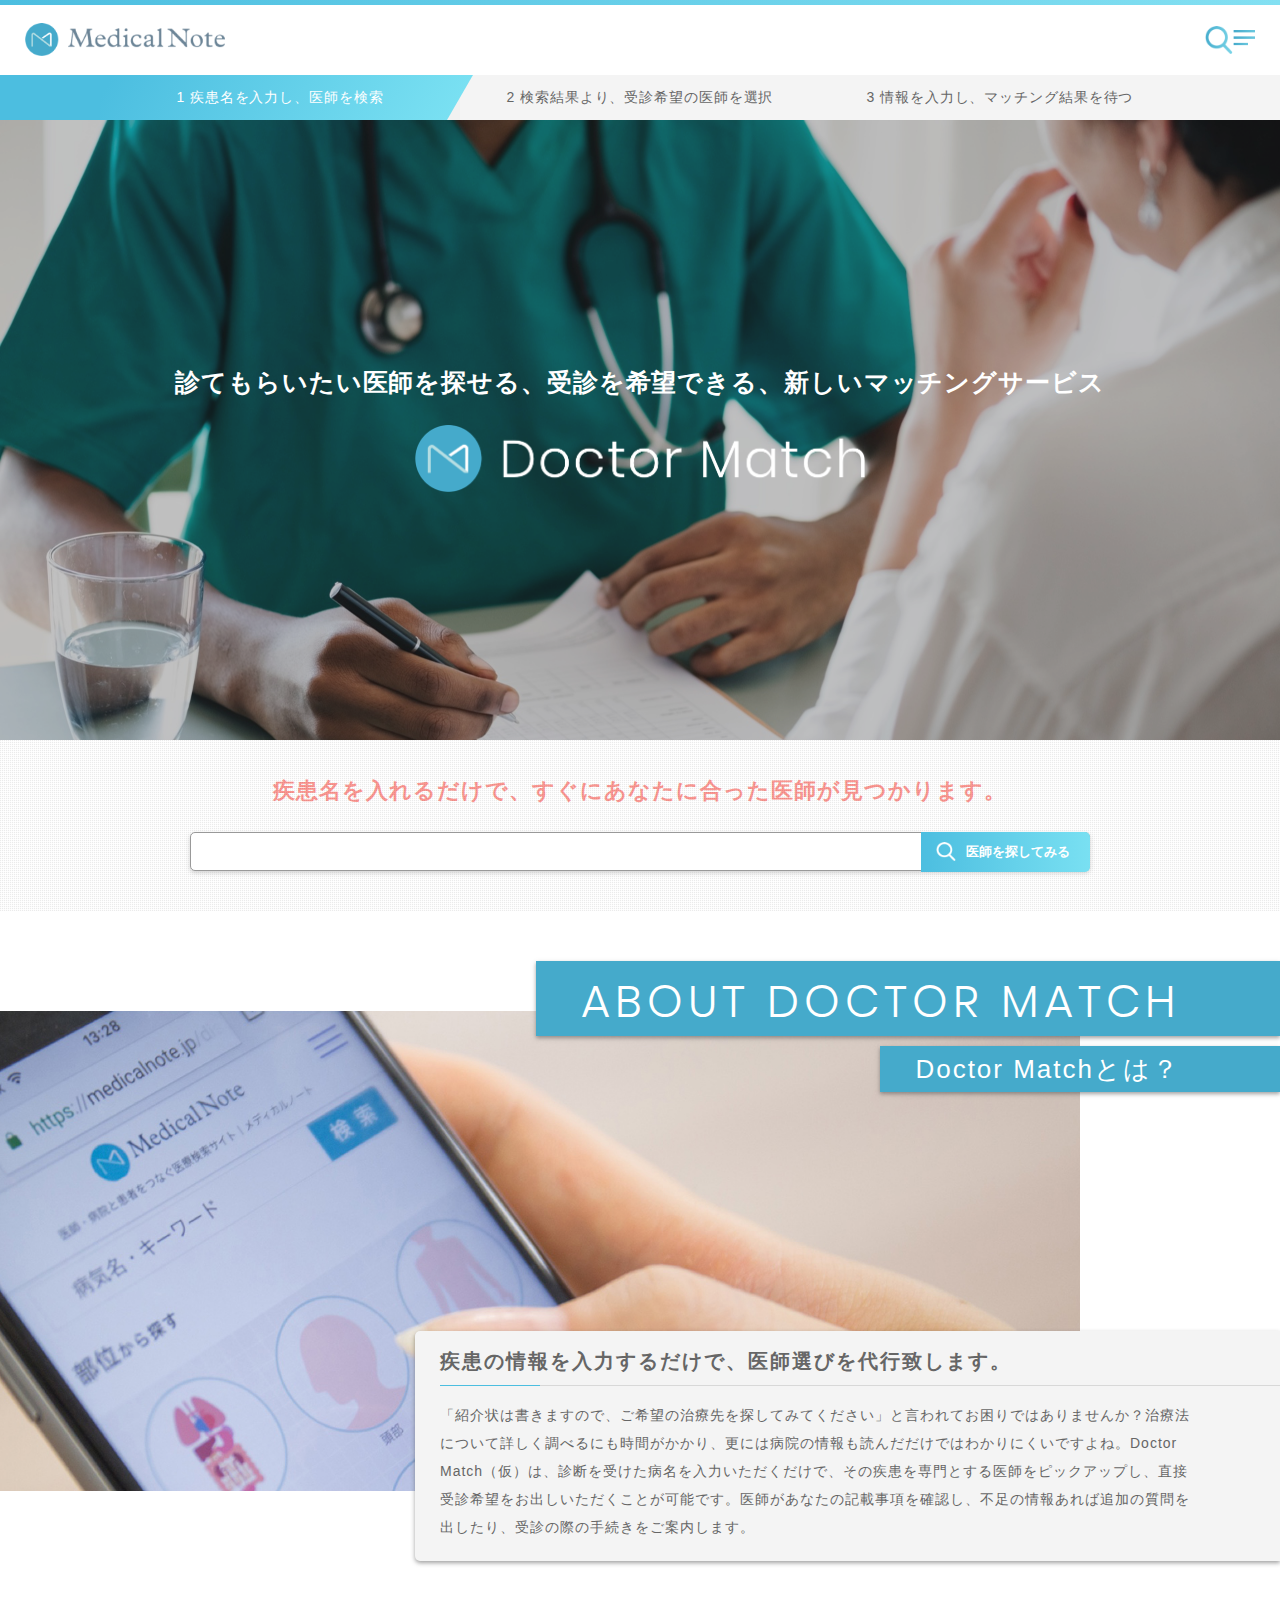
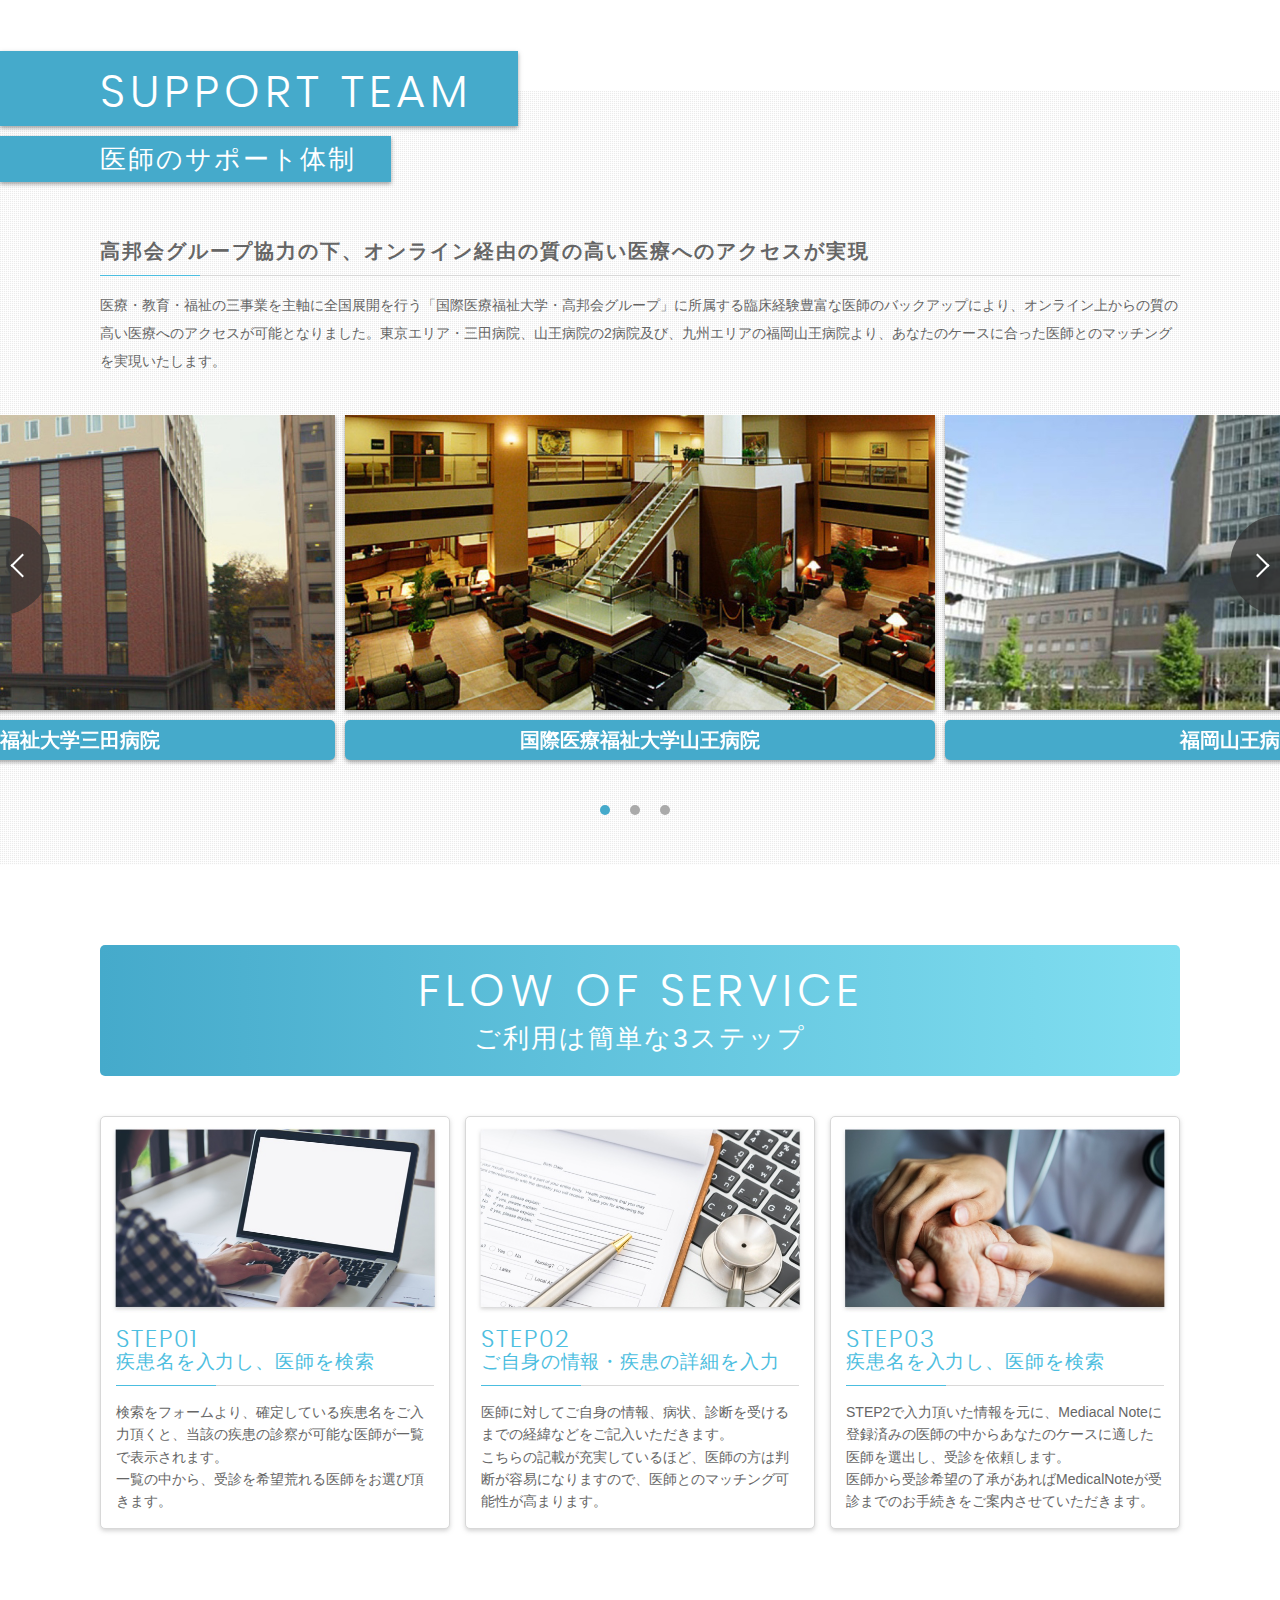
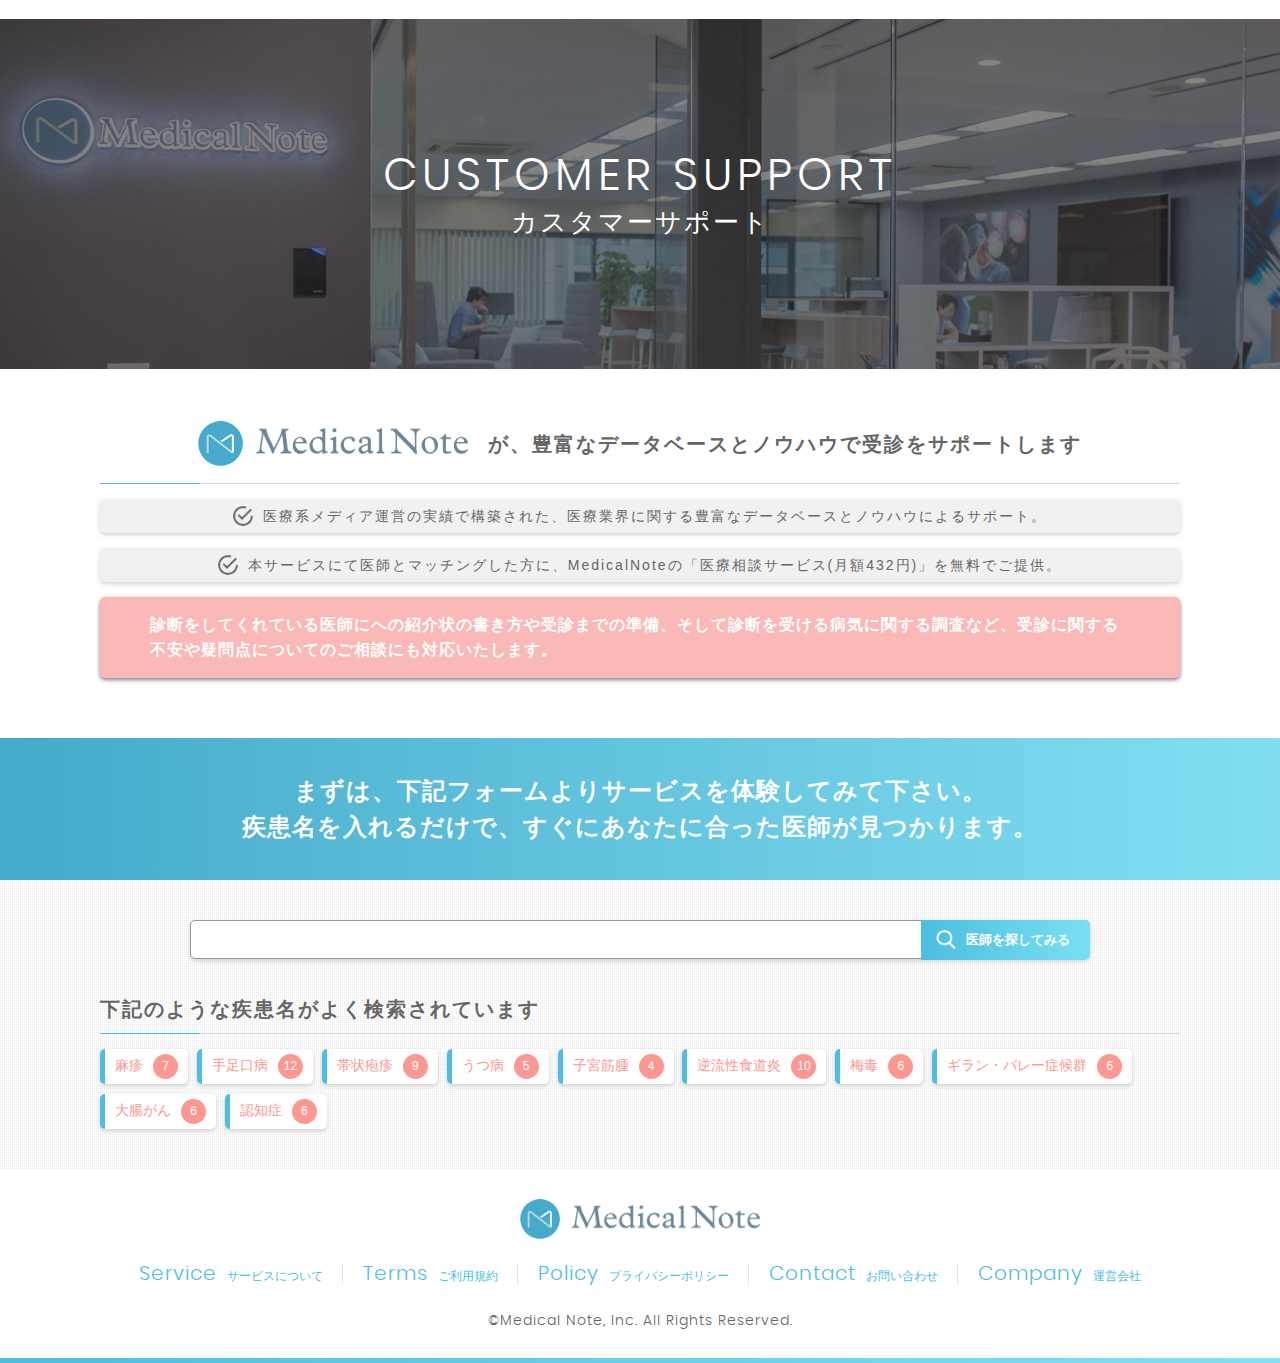
==== commit 5a03fe06: "トップのレスポンシブ対応" ====
--- a/index.html
+++ b/index.html
@@ -37,10 +37,10 @@
 		<div id="slideMenu">
 			<div id="slideBg"></div>
 			<div class="contents">
-				<div id="closeButton">
-					<a href="javascript:void(0);"></a>
-				</div>
 				<div class="inner">
+					<div id="closeButton">
+						<a href="javascript:void(0);"></a>
+					</div>
 					<div class="form_wrap">
 						<div class="search_word">
 							<input type="text" id="searchDoctor" placeholder="疾患名を入力してください">
@@ -107,7 +107,7 @@
 		<section id="indexMain" style="background-image:url(img/index/main.jpg);">
 			<div class="fill"></div>
 			<div class="main_content">
-				<h1 class="main_ttl">診てもらいたい医師を探せる、受診を希望できる、新しいマッチングサービス</h1>
+				<h1 class="main_ttl">診てもらいたい医師を探せる、<font>受診を希望できる、</font><span>新しいマッチングサービス</span></h1>
 				<div class="service_logo">
 					<img src="img/index/main_logo.png">
 				</div>
@@ -116,7 +116,7 @@
 		</section>
 		<section id="searchSection">
 			<div class="search_form">
-				<h2 class="search_ttl">疾患名を入れるだけで、すぐにあなたに合った医師が見つかります。</h2>
+				<h2 class="search_ttl">疾患名を入れるだけで、<span>すぐにあなたに合った医師が見つかります。</span></h2>
 				<form action=“aaaa” method="post">
 					<div class="form_wrap">
 						<select id="serchForm"></select>
@@ -249,7 +249,7 @@
 		<!-- customer -->
 		<section id="seachSection2">
 			<div class="txt_upper">
-				<h2 class="ttl"><span>まずは、下記フォームよりサービスを体験してみて下さい。</span><span>疾患名を入れるだけで、すぐにあなたに合った医師が見つかります。</span></h2>
+				<h2 class="ttl"><span>まずは、下記フォームより<font>サービスを体験してみて下さい。</font></span><span>疾患名を入れるだけで、<font>すぐにあなたに合った医師が見つかります。</font></span></h2>
 			</div>
 			<div class="search_form">
 				<form action="“aaaa”" method="post">
--- a/css/style.css
+++ b/css/style.css
@@ -208,6 +208,8 @@
     -webkit-transition: right .5s;
     -o-transition: right .5s;
     transition: right .5s; }
+    header #slideMenu .contents::-webkit-scrollbar {
+      display: none; }
     header #slideMenu .contents #closeButton {
       position: absolute;
       top: 20px;
@@ -368,6 +370,201 @@
   header #slideMenu.open .contents {
     right: 0px; }
 
+@media screen and (max-width: 720px) {
+  header::before {
+    height: 3px; }
+  header .header_inner {
+    width: 90%;
+    height: 50px; }
+    header .header_inner .header_logo {
+      height: 30px; }
+      header .header_inner .header_logo a {
+        width: 170px;
+        height: 100%; }
+    header .header_inner #headerNav {
+      height: 50px; }
+      header .header_inner #headerNav a {
+        display: block;
+        width: 40px; }
+  header #slideMenu #slideBg {
+    opacity: 0;
+    pointer-events: none;
+    position: fixed;
+    top: 0;
+    bottom: 0;
+    left: 0;
+    right: 0;
+    margin: auto;
+    background-color: rgba(60, 60, 60, 0.7);
+    z-index: 50;
+    -webkit-transition: opacity .5s;
+    -o-transition: opacity .5s;
+    transition: opacity .5s; }
+  header #slideMenu .contents {
+    right: -90vw;
+    width: 90vw;
+    height: 100vh; }
+    header #slideMenu .contents #closeButton {
+      position: absolute;
+      top: 60px;
+      right: 20px;
+      width: 25px;
+      height: 25px;
+      background-repeat: no-repeat;
+      background-position: center center;
+      background-image: url(../img/common/closeButton.png);
+      background-size: 25px; }
+    header #slideMenu .contents .inner {
+      position: relative;
+      padding: 120px 15px 0; }
+      header #slideMenu .contents .inner .form_wrap .search_word {
+        position: relative; }
+        header #slideMenu .contents .inner .form_wrap .search_word #searchDoctor {
+          width: 100%;
+          -webkit-box-sizing: border-box;
+          box-sizing: border-box;
+          -webkit-appearance: none;
+          -moz-appearance: none;
+          appearance: none;
+          padding: 10px;
+          font-size: 16px;
+          border-radius: 5px;
+          -webkit-box-shadow: 0 2px 4px 0 rgba(170, 170, 170, 0.5);
+          box-shadow: 0 2px 4px 0 rgba(170, 170, 170, 0.5);
+          border: solid 1px #999;
+          background: #ffffff; }
+        header #slideMenu .contents .inner .form_wrap .search_word .submit_wrap {
+          position: absolute;
+          top: 0;
+          bottom: 0;
+          right: 0;
+          background-image: -webkit-gradient(linear, right top, left top, from(#79e0f2), to(#4cbee0));
+          background-image: -webkit-linear-gradient(right, #79e0f2, #4cbee0);
+          background-image: -o-linear-gradient(right, #79e0f2, #4cbee0);
+          background-image: linear-gradient(to left, #79e0f2, #4cbee0);
+          border-radius: 0 5px 5px 0; }
+          header #slideMenu .contents .inner .form_wrap .search_word .submit_wrap .search_icon {
+            display: block;
+            width: 50px;
+            height: 40px;
+            pointer-events: none;
+            background-repeat: no-repeat;
+            background-position: center center;
+            background-image: url(../img/common/search.png);
+            background-size: 20px; }
+          header #slideMenu .contents .inner .form_wrap .search_word .submit_wrap input[type="submit"] {
+            opacity: 0;
+            position: absolute;
+            top: 0;
+            bottom: 0;
+            right: 0;
+            width: 100%;
+            margin: auto; }
+      header #slideMenu .contents .inner .suggest_word {
+        border-radius: 5px;
+        overflow: hidden;
+        -webkit-box-shadow: 0 2px 4px 0 rgba(0, 0, 0, 0.5);
+        box-shadow: 0 2px 4px 0 rgba(0, 0, 0, 0.5);
+        background-color: #ffffff;
+        padding-bottom: 5px;
+        margin: 30px 0; }
+        header #slideMenu .contents .inner .suggest_word .search_ttl {
+          display: block;
+          padding: 10px;
+          background-image: -webkit-gradient(linear, right top, left top, from(#79e0f2), to(#4cbee0));
+          background-image: -webkit-linear-gradient(right, #79e0f2, #4cbee0);
+          background-image: -o-linear-gradient(right, #79e0f2, #4cbee0);
+          background-image: linear-gradient(to left, #79e0f2, #4cbee0);
+          color: #fff;
+          font-weight: bold;
+          font-size: 16px; }
+        header #slideMenu .contents .inner .suggest_word #suggestWord .item_ttl {
+          display: -webkit-box;
+          display: -ms-flexbox;
+          display: flex;
+          -ms-flex-wrap: wrap;
+          flex-wrap: wrap;
+          -webkit-box-pack: justify;
+          -ms-flex-pack: justify;
+          justify-content: space-between;
+          -webkit-box-align: center;
+          -ms-flex-align: center;
+          align-items: center;
+          padding: 15px 10px; }
+          header #slideMenu .contents .inner .suggest_word #suggestWord .item_ttl .disease_name {
+            font-size: 16px;
+            font-weight: bold;
+            letter-spacing: 1px; }
+          header #slideMenu .contents .inner .suggest_word #suggestWord .item_ttl .doctor_num {
+            font-size: 14px;
+            font-weight: bold;
+            letter-spacing: 1px;
+            color: #fc9792; }
+        header #slideMenu .contents .inner .suggest_word #suggestWord ul {
+          padding: 0 10px; }
+          header #slideMenu .contents .inner .suggest_word #suggestWord ul li {
+            padding: 5px 0;
+            border-bottom: 1px dotted #d8d8d8; }
+            header #slideMenu .contents .inner .suggest_word #suggestWord ul li:last-child {
+              border-bottom: 0px; }
+            header #slideMenu .contents .inner .suggest_word #suggestWord ul li a {
+              position: relative;
+              display: block;
+              color: #666;
+              font-size: 14px;
+              padding: 10px 0; }
+              header #slideMenu .contents .inner .suggest_word #suggestWord ul li a .num {
+                display: inline-block;
+                position: absolute;
+                top: 0;
+                bottom: 0;
+                right: 0;
+                margin: auto;
+                border-radius: 80px;
+                background-color: #fc9792;
+                color: #fff;
+                font-size: 14px;
+                width: 70px;
+                height: 25px;
+                line-height: 25px;
+                text-align: center; }
+      header #slideMenu .contents .inner .popular_word {
+        margin-top: 30px; }
+        header #slideMenu .contents .inner .popular_word .common_ttl {
+          font-size: 18px; }
+        header #slideMenu .contents .inner .popular_word .word_list a {
+          display: inline-block;
+          color: #fc9792;
+          margin-right: 5px;
+          margin-bottom: 10px;
+          padding: 5px 10px;
+          border-radius: 5px;
+          -webkit-box-shadow: 0 2px 4px 0 rgba(170, 170, 170, 0.5);
+          box-shadow: 0 2px 4px 0 rgba(170, 170, 170, 0.5);
+          background-color: #ffffff;
+          border-left: 5px solid #4cbee0;
+          -webkit-transition: opacity .5s;
+          -o-transition: opacity .5s;
+          transition: opacity .5s; }
+          header #slideMenu .contents .inner .popular_word .word_list a:hover {
+            opacity: 0.7; }
+          header #slideMenu .contents .inner .popular_word .word_list a .num {
+            display: inline-block;
+            margin-left: 10px;
+            background: #fc9792;
+            width: 25px;
+            height: 25px;
+            text-align: center;
+            line-height: 25px;
+            color: #fff;
+            font-size: 12px;
+            border-radius: 50%; }
+  header #slideMenu.open #slideBg {
+    opacity: 1;
+    pointer-events: all; }
+  header #slideMenu.open .contents {
+    right: 0px; } }
+
 /*フッター部分*/
 footer {
   padding: 30px 0 0;
@@ -390,12 +587,12 @@
     max-width: 1080px;
     margin-left: auto;
     margin-right: auto; }
-    @media screen and (max-width: 1150px) {
+    @media screen and (max-width: 1100px) {
       footer .footer_inner {
-        max-width: 750px; } }
+        max-width: 720px; } }
     @media screen and (max-width: 750px) {
       footer .footer_inner {
-        width: 84%; } }
+        width: 90%; } }
     footer .footer_inner .footer_logo {
       width: 240px;
       margin: 0 auto 25px; }
@@ -445,6 +642,70 @@
       margin: 30px auto;
       text-align: center; }
 
+@media screen and (max-width: 1080px) {
+  footer .footer_inner .footer_nav ul li {
+    margin-bottom: 20px; }
+    footer .footer_inner .footer_nav ul li:last-child, footer .footer_inner .footer_nav ul li:nth-child(3) {
+      padding-right: 0;
+      margin-right: 0; }
+      footer .footer_inner .footer_nav ul li:last-child::after, footer .footer_inner .footer_nav ul li:nth-child(3)::after {
+        display: none; }
+  footer .footer_inner .footer_copy {
+    margin: 15px auto 20px; } }
+
+@media screen and (max-width: 720px) {
+  footer {
+    padding: 20px 0 0; }
+    footer::after {
+      height: 3px; }
+    footer .footer_inner {
+      width: 100%; }
+      footer .footer_inner .footer_logo {
+        width: 200px;
+        margin: 0 auto 15px; }
+      footer .footer_inner .footer_nav ul {
+        display: -webkit-box;
+        display: -ms-flexbox;
+        display: flex;
+        -ms-flex-wrap: wrap;
+        flex-wrap: wrap;
+        -webkit-box-pack: center;
+        -ms-flex-pack: center;
+        justify-content: center; }
+        footer .footer_inner .footer_nav ul li {
+          width: 50%;
+          text-align: center;
+          position: relative;
+          padding: 12px 10px;
+          -webkit-box-sizing: border-box;
+          box-sizing: border-box;
+          border-bottom: 1px solid #ccc;
+          margin-right: 0px;
+          margin-bottom: 0; }
+          footer .footer_inner .footer_nav ul li::after {
+            display: none; }
+          footer .footer_inner .footer_nav ul li:nth-child(odd) {
+            border-right: 1px solid #ccc; }
+          footer .footer_inner .footer_nav ul li:nth-child(1), footer .footer_inner .footer_nav ul li:nth-child(2) {
+            border-top: 1px solid #ccc; }
+          footer .footer_inner .footer_nav ul li:last-child {
+            width: 100%;
+            padding-right: 10px;
+            border-right: 0; }
+            footer .footer_inner .footer_nav ul li:last-child::after {
+              display: none; }
+          footer .footer_inner .footer_nav ul li a {
+            font-size: 12px;
+            color: #999; }
+            footer .footer_inner .footer_nav ul li a span {
+              display: block;
+              padding-right: 0;
+              font-size: 20px;
+              margin-bottom: 2px; }
+      footer .footer_inner .footer_copy {
+        margin: 20px auto;
+        font-size: 12px; } }
+
 /*インクリメンタルサーチ部分*/
 .select2-container {
   -webkit-box-sizing: border-box;
@@ -1047,8 +1308,17 @@
   .common_ttl::after {
     width: 100px;
     background: #4cbee0; }
+  @media screen and (max-width: 720px) {
+    .common_ttl {
+      font-size: 18px;
+      letter-spacing: 1px;
+      padding-bottom: 10px;
+      margin-bottom: 10px; }
+      .common_ttl::after {
+        width: 50%; } }
 
 article {
+  overflow: hidden;
   padding-top: 75px; }
   article section .inner {
     max-width: 1080px;
@@ -1056,12 +1326,12 @@
     margin-right: auto;
     margin-left: auto;
     margin-right: auto; }
-    @media screen and (max-width: 1150px) {
+    @media screen and (max-width: 1100px) {
       article section .inner {
-        max-width: 750px; } }
+        max-width: 720px; } }
     @media screen and (max-width: 750px) {
       article section .inner {
-        width: 84%; } }
+        width: 90%; } }
   article .ttl01 {
     width: 50%;
     padding: 15px 0px;
@@ -1100,6 +1370,23 @@
       letter-spacing: 2px;
       position: relative;
       z-index: 10; }
+    @media screen and (max-width: 1100px) {
+      article .ttl01 {
+        width: 70%;
+        padding: 15px 0px; }
+        article .ttl01 span {
+          font-size: 18px;
+          letter-spacing: 1px; } }
+  @media screen and (max-width: 720px) {
+    article {
+      padding-top: 53px; }
+      article .ttl01 {
+        width: 90%;
+        padding: 15px 0px; }
+        article .ttl01 span {
+          font-size: 16px;
+          font-weight: bold;
+          letter-spacing: 1px; } }
 
 /*ユーザー側メインビジュアル部分*/
 #main {
@@ -1153,6 +1440,42 @@
       font-size: 25px;
       font-weight: bold;
       letter-spacing: 0.9px; }
+
+@media screen and (max-width: 1100px) {
+  #main {
+    height: 400px; }
+    #main .main_content {
+      height: 170px; }
+      #main .main_content .main_ttl {
+        font-size: 45px; }
+      #main .main_content .sub_ttl {
+        font-size: 25px;
+        line-height: 1.6; }
+        #main .main_content .sub_ttl span {
+          display: block; } }
+
+@media screen and (max-width: 730px) {
+  #main {
+    width: 100%;
+    height: 250px; }
+    #main .main_content {
+      width: 100%;
+      height: 135px; }
+      #main .main_content .main_ttl {
+        font-size: 30px;
+        font-weight: bold;
+        margin-bottom: 30px; }
+        #main .main_content .main_ttl::after {
+          bottom: -15px;
+          width: 200px;
+          height: 1px;
+          background-color: #ffffff; }
+      #main .main_content .sub_ttl {
+        font-size: 16px;
+        font-weight: bold;
+        letter-spacing: 0.9px; }
+        #main .main_content .sub_ttl font {
+          display: block; } }
 
 /*ワード検索部分*/
 #searchSection .result, #seachSection2 .result {
@@ -1267,6 +1590,94 @@
         #searchSection .search_form .form_wrap .submit_wrap .submit_word:hover, #seachSection2 .search_form .form_wrap .submit_wrap .submit_word:hover {
           opacity: 0.7; }
 
+@media screen and (max-width: 1100px) {
+  #searchSection .result span.txt, #seachSection2 .result span.txt {
+    font-size: 18px; }
+  #searchSection .result span#totalNum, #seachSection2 .result span#totalNum {
+    font-size: 30px; }
+  #searchSection .search_form, #seachSection2 .search_form {
+    padding: 30px 0; }
+    #searchSection .search_form #serchForm, #searchSection .search_form #serchForm2, #seachSection2 .search_form #serchForm, #seachSection2 .search_form #serchForm2 {
+      width: 100%;
+      -webkit-box-sizing: border-box;
+      box-sizing: border-box;
+      -webkit-appearance: none;
+      -moz-appearance: none;
+      appearance: none;
+      padding: 10px;
+      font-size: 16px;
+      border-radius: 5px;
+      -webkit-box-shadow: 0 2px 4px 0 rgba(170, 170, 170, 0.5);
+      box-shadow: 0 2px 4px 0 rgba(170, 170, 170, 0.5);
+      border: solid 1px #999;
+      background: #ffffff; }
+    #searchSection .search_form .search_ttl, #seachSection2 .search_form .search_ttl {
+      margin-bottom: 30px; }
+    #searchSection .search_form .form_wrap, #seachSection2 .search_form .form_wrap {
+      width: 650px; } }
+
+@media screen and (max-width: 730px) {
+  #searchSection .result, #seachSection2 .result {
+    height: 50px; }
+    #searchSection .result span.txt, #seachSection2 .result span.txt {
+      font-size: 14px; }
+    #searchSection .result span#totalNum, #seachSection2 .result span#totalNum {
+      font-size: 25px; }
+  #searchSection .search_form, #seachSection2 .search_form {
+    padding: 20px 0; }
+    #searchSection .search_form .search_ttl, #seachSection2 .search_form .search_ttl {
+      font-size: 16px;
+      line-height: 1.4;
+      margin-bottom: 20px; }
+      #searchSection .search_form .search_ttl span, #seachSection2 .search_form .search_ttl span {
+        display: block; }
+    #searchSection .search_form .form_wrap, #seachSection2 .search_form .form_wrap {
+      width: 90%;
+      margin: 0 auto;
+      position: relative;
+      text-align: center; }
+      #searchSection .search_form .form_wrap .search_word, #seachSection2 .search_form .form_wrap .search_word {
+        width: 100%; }
+      #searchSection .search_form .form_wrap .submit_wrap, #seachSection2 .search_form .form_wrap .submit_wrap {
+        position: relative !important;
+        margin: auto;
+        height: 40px; }
+        #searchSection .search_form .form_wrap .submit_wrap::before, #seachSection2 .search_form .form_wrap .submit_wrap::before {
+          display: block;
+          content: "";
+          position: absolute;
+          z-index: 10;
+          width: 30px;
+          height: 30px;
+          top: 0;
+          bottom: 0;
+          left: 10px;
+          margin: auto;
+          background-repeat: no-repeat;
+          background-position: center center;
+          background-image: url(../img/common/search.png);
+          background-size: 20px; }
+        #searchSection .search_form .form_wrap .submit_wrap .submit_word, #seachSection2 .search_form .form_wrap .submit_wrap .submit_word {
+          position: relative;
+          display: block;
+          width: 100%;
+          background-image: -webkit-gradient(linear, right top, left top, from(#79e0f2), to(#4cbee0));
+          background-image: -webkit-linear-gradient(right, #79e0f2, #4cbee0);
+          background-image: -o-linear-gradient(right, #79e0f2, #4cbee0);
+          background-image: linear-gradient(to left, #79e0f2, #4cbee0);
+          margin: 10px auto 0;
+          border-radius: 5px;
+          padding: 10px 0;
+          color: #fff;
+          font-size: 16px;
+          font-weight: bold;
+          letter-spacing: 1px;
+          background-repeat: no-repeat;
+          background-position: center center;
+          -webkit-box-shadow: 0 2px 4px 0 rgba(170, 170, 170, 0.5);
+          box-shadow: 0 2px 4px 0 rgba(170, 170, 170, 0.5);
+          line-height: 20px; } }
+
 /*フォーム部分共通*/
 form select {
   -webkit-appearance: none;
@@ -1426,12 +1837,12 @@
     margin-left: auto;
     margin-right: auto;
     position: relative; }
-    @media screen and (max-width: 1150px) {
+    @media screen and (max-width: 1100px) {
       #bread .inner {
-        max-width: 750px; } }
+        max-width: 720px; } }
     @media screen and (max-width: 750px) {
       #bread .inner {
-        width: 84%; } }
+        width: 90%; } }
     #bread .inner .step ul {
       display: -webkit-box;
       display: -ms-flexbox;
@@ -1567,6 +1978,110 @@
     transform: skewX(-30deg); }
   #apply #bread .step03 span {
     color: #fff; }
+
+@media screen and (max-width: 1100px) {
+  #bread {
+    width: 100%;
+    height: 45px;
+    background-color: #f4f4f4; }
+    #bread .inner {
+      max-width: 1080px;
+      margin-left: auto;
+      margin-right: auto;
+      position: relative; } }
+    @media screen and (max-width: 1100px) and (max-width: 1100px) {
+      #bread .inner {
+        max-width: 720px; } }
+    @media screen and (max-width: 1100px) and (max-width: 750px) {
+      #bread .inner {
+        width: 90%; } }
+
+@media screen and (max-width: 1100px) {
+      #bread .inner .step ul {
+        display: block; }
+        #bread .inner .step ul li {
+          width: 100%; }
+  #index #bread {
+    background-image: -webkit-gradient(linear, right top, left top, from(#79e0f2), to(#4cbee0));
+    background-image: -webkit-linear-gradient(right, #79e0f2, #4cbee0);
+    background-image: -o-linear-gradient(right, #79e0f2, #4cbee0);
+    background-image: linear-gradient(to left, #79e0f2, #4cbee0); }
+    #index #bread .step02, #index #bread .step03 {
+      display: none; }
+    #index #bread .step01 {
+      background: none; }
+      #index #bread .step01::before {
+        display: none; }
+  #doctorList #bread {
+    background-image: -webkit-gradient(linear, right top, left top, from(#79e0f2), to(#4cbee0));
+    background-image: -webkit-linear-gradient(right, #79e0f2, #4cbee0);
+    background-image: -o-linear-gradient(right, #79e0f2, #4cbee0);
+    background-image: linear-gradient(to left, #79e0f2, #4cbee0); }
+    #doctorList #bread .step01, #doctorList #bread .step03 {
+      display: none; }
+    #doctorList #bread .step02 {
+      background: none; }
+      #doctorList #bread .step02::before {
+        display: none; }
+  #apply #bread {
+    background-image: -webkit-gradient(linear, right top, left top, from(#79e0f2), to(#4cbee0));
+    background-image: -webkit-linear-gradient(right, #79e0f2, #4cbee0);
+    background-image: -o-linear-gradient(right, #79e0f2, #4cbee0);
+    background-image: linear-gradient(to left, #79e0f2, #4cbee0); }
+    #apply #bread .step01, #apply #bread .step02 {
+      display: none; }
+    #apply #bread .step03 {
+      background: none; }
+      #apply #bread .step03::before {
+        display: none; } }
+
+@media screen and (max-width: 720px) {
+  #bread {
+    width: 100%;
+    height: auto;
+    background-color: #f4f4f4; }
+    #bread .inner {
+      max-width: 1080px;
+      margin-left: auto;
+      margin-right: auto;
+      position: relative; } }
+    @media screen and (max-width: 720px) and (max-width: 1100px) {
+      #bread .inner {
+        max-width: 720px; } }
+    @media screen and (max-width: 720px) and (max-width: 750px) {
+      #bread .inner {
+        width: 90%; } }
+
+@media screen and (max-width: 720px) {
+      #bread .inner .step ul {
+        display: block; }
+        #bread .inner .step ul li {
+          line-height: 45px;
+          text-align: center;
+          font-size: 14px;
+          letter-spacing: 0.9px;
+          color: #666666; }
+          #bread .inner .step ul li span {
+            position: relative;
+            z-index: 10; }
+  #index #bread {
+    height: 35px; }
+    #index #bread .step01 {
+      line-height: 35px; }
+      #index #bread .step01::before {
+        display: none; }
+  #doctorList #bread {
+    height: 35px; }
+    #doctorList #bread .step02::before {
+      display: none; }
+  #apply #bread {
+    height: 35px; }
+    #apply #bread .step01, #apply #bread .step02 {
+      display: none; }
+    #apply #bread .step03 {
+      line-height: 35px; }
+      #apply #bread .step03::before {
+        display: none; } }
 
 /*ポップアップ部分*/
 #popUp {
@@ -1609,12 +2124,12 @@
     -webkit-box-shadow: 0 2px 4px 0 rgba(0, 0, 0, 0.5);
     box-shadow: 0 2px 4px 0 rgba(0, 0, 0, 0.5);
     background-color: #ffffff; }
-    @media screen and (max-width: 1150px) {
+    @media screen and (max-width: 1100px) {
       #popUp .popContents {
-        max-width: 750px; } }
+        max-width: 720px; } }
     @media screen and (max-width: 750px) {
       #popUp .popContents {
-        width: 84%; } }
+        width: 90%; } }
   #popUp.popOpen {
     opacity: 1;
     pointer-events: all; }
@@ -1818,6 +2333,228 @@
       #doctorList #popUp .popContents .pop_text .pop_inner .pop_right {
         width: 480px; }
 
+@media screen and (max-width: 1100px) {
+  #apply #popUp .popContents .pop_ttl_wrap {
+    position: relative;
+    text-align: center; }
+    #apply #popUp .popContents .pop_ttl_wrap .pop_ttl {
+      font-size: 18px; }
+    #apply #popUp .popContents .pop_ttl_wrap #popClose {
+      height: 25px;
+      background-size: 20px; }
+  #apply #popUp .popContents .pop_text {
+    padding: 30px 25px; }
+  #doctorList #popUp .popContents .doctor_profile {
+    position: relative;
+    text-align: center;
+    padding: 25px 20px 20px; }
+    #doctorList #popUp .popContents .doctor_profile::before {
+      display: block;
+      content: "";
+      position: absolute;
+      top: 0;
+      left: 0;
+      right: 0;
+      margin: auto;
+      width: 100%;
+      height: 10px;
+      background-image: -webkit-gradient(linear, right top, left top, from(#79e0f2), to(#4cbee0));
+      background-image: -webkit-linear-gradient(right, #79e0f2, #4cbee0);
+      background-image: -o-linear-gradient(right, #79e0f2, #4cbee0);
+      background-image: linear-gradient(to left, #79e0f2, #4cbee0);
+      border-radius: 5px 5px 0 0; }
+    #doctorList #popUp .popContents .doctor_profile .profile_wrap {
+      display: -webkit-box;
+      display: -ms-flexbox;
+      display: flex;
+      -ms-flex-wrap: wrap;
+      flex-wrap: wrap;
+      -webkit-box-align: center;
+      -ms-flex-align: center;
+      align-items: center; }
+      #doctorList #popUp .popContents .doctor_profile .profile_wrap .doctor_icon {
+        width: 120px;
+        height: 120px;
+        margin-right: 20px;
+        border-radius: 50%;
+        background: #ccc;
+        background-repeat: no-repeat;
+        background-position: center center;
+        background-size: cover;
+        -webkit-box-shadow: 0 2px 4px 0 rgba(170, 170, 170, 0.5);
+        box-shadow: 0 2px 4px 0 rgba(170, 170, 170, 0.5);
+        border: solid 3px #ffffff;
+        -webkit-box-sizing: border-box;
+        box-sizing: border-box; }
+      #doctorList #popUp .popContents .doctor_profile .profile_wrap .profile_txt {
+        width: calc(100% - 140px);
+        text-align: left; }
+        #doctorList #popUp .popContents .doctor_profile .profile_wrap .profile_txt .hospital {
+          font-size: 14px;
+          margin-bottom: 10px; }
+        #doctorList #popUp .popContents .doctor_profile .profile_wrap .profile_txt .name {
+          font-size: 22px;
+          font-weight: bold;
+          letter-spacing: 0.9px;
+          margin-bottom: 10px; }
+          #doctorList #popUp .popContents .doctor_profile .profile_wrap .profile_txt .name::after {
+            display: inline-block;
+            content: "先生";
+            padding-left: 0.3em;
+            font-weight: normal;
+            font-size: 14px; }
+        #doctorList #popUp .popContents .doctor_profile .profile_wrap .profile_txt .area {
+          display: inline-block;
+          font-size: 14px;
+          font-weight: bold;
+          letter-spacing: 2.2px;
+          color: #ffffff;
+          padding: 7px 15px;
+          border-radius: 30px;
+          -webkit-box-shadow: 0 2px 4px 0 rgba(170, 170, 170, 0.5);
+          box-shadow: 0 2px 4px 0 rgba(170, 170, 170, 0.5); }
+          #doctorList #popUp .popContents .doctor_profile .profile_wrap .profile_txt .area.tokyo {
+            background-color: #4cbee0; }
+            #doctorList #popUp .popContents .doctor_profile .profile_wrap .profile_txt .area.tokyo::after {
+              content: "東京"; }
+          #doctorList #popUp .popContents .doctor_profile .profile_wrap .profile_txt .area.fukuoka {
+            background-color: #fc9792; }
+            #doctorList #popUp .popContents .doctor_profile .profile_wrap .profile_txt .area.fukuoka::after {
+              content: "福岡"; }
+    #doctorList #popUp .popContents .doctor_profile #popClose {
+      background-size: 20px; }
+  #doctorList #popUp .popContents .pop_text .pop_inner {
+    display: block; }
+    #doctorList #popUp .popContents .pop_text .pop_inner .pop_content_wrap {
+      margin-bottom: 30px; }
+    #doctorList #popUp .popContents .pop_text .pop_inner .pop_left {
+      width: 100%;
+      margin-right: 0px; }
+    #doctorList #popUp .popContents .pop_text .pop_inner .pop_right {
+      width: 100%; } }
+
+@media screen and (max-width: 730px) {
+  #popUp .popContents {
+    max-width: 1080px;
+    margin-left: auto;
+    margin-right: auto;
+    height: 480px; } }
+  @media screen and (max-width: 730px) and (max-width: 1100px) {
+    #popUp .popContents {
+      max-width: 720px; } }
+  @media screen and (max-width: 730px) and (max-width: 750px) {
+    #popUp .popContents {
+      width: 90%; } }
+
+@media screen and (max-width: 730px) {
+  #apply #popUp .popContents .pop_ttl_wrap {
+    position: relative;
+    text-align: center; }
+    #apply #popUp .popContents .pop_ttl_wrap .pop_ttl {
+      font-size: 16px;
+      padding: 15px 0;
+      background-image: -webkit-gradient(linear, right top, left top, from(#79e0f2), to(#4cbee0));
+      background-image: -webkit-linear-gradient(right, #79e0f2, #4cbee0);
+      background-image: -o-linear-gradient(right, #79e0f2, #4cbee0);
+      background-image: linear-gradient(to left, #79e0f2, #4cbee0);
+      border-radius: 5px 5px 0 0; }
+    #apply #popUp .popContents .pop_ttl_wrap #popClose {
+      background-size: 20px; }
+  #apply #popUp .popContents .pop_text {
+    padding: 20px 15px; }
+    #apply #popUp .popContents .pop_text .pop_item {
+      max-height: 380px; }
+      #apply #popUp .popContents .pop_text .pop_item::-webkit-scrollbar {
+        display: none; }
+      #apply #popUp .popContents .pop_text .pop_item .pop_wrap {
+        margin-bottom: 25px; }
+        #apply #popUp .popContents .pop_text .pop_item .pop_wrap h4 {
+          font-size: 16px;
+          color: #4cbee0;
+          padding-bottom: 10px;
+          margin-bottom: 10px; }
+        #apply #popUp .popContents .pop_text .pop_item .pop_wrap p {
+          font-size: 14px; }
+  #doctorList #popUp .popContents .doctor_profile {
+    position: relative;
+    text-align: center;
+    padding: 25px 10px 20px; }
+    #doctorList #popUp .popContents .doctor_profile .profile_wrap {
+      display: -webkit-box;
+      display: -ms-flexbox;
+      display: flex;
+      -ms-flex-wrap: wrap;
+      flex-wrap: wrap;
+      -webkit-box-align: center;
+      -ms-flex-align: center;
+      align-items: center; }
+      #doctorList #popUp .popContents .doctor_profile .profile_wrap .doctor_icon {
+        width: 80px;
+        height: 80px;
+        margin-right: 20px;
+        background-repeat: no-repeat;
+        background-position: center center;
+        background-size: cover;
+        border: solid 3px #ffffff;
+        -webkit-box-sizing: border-box;
+        box-sizing: border-box; }
+      #doctorList #popUp .popContents .doctor_profile .profile_wrap .profile_txt {
+        width: calc(100% - 100px); }
+        #doctorList #popUp .popContents .doctor_profile .profile_wrap .profile_txt .hospital {
+          font-size: 12px;
+          margin-bottom: 10px; }
+        #doctorList #popUp .popContents .doctor_profile .profile_wrap .profile_txt .name {
+          font-size: 18px;
+          margin-bottom: 10px; }
+          #doctorList #popUp .popContents .doctor_profile .profile_wrap .profile_txt .name::after {
+            padding-left: 0.2em;
+            font-size: 12px; }
+        #doctorList #popUp .popContents .doctor_profile .profile_wrap .profile_txt .area {
+          display: inline-block;
+          font-size: 14px;
+          font-weight: bold;
+          letter-spacing: 2.2px;
+          color: #ffffff;
+          padding: 7px 15px;
+          border-radius: 30px;
+          -webkit-box-shadow: 0 2px 4px 0 rgba(170, 170, 170, 0.5);
+          box-shadow: 0 2px 4px 0 rgba(170, 170, 170, 0.5); }
+    #doctorList #popUp .popContents .doctor_profile #popClose {
+      position: absolute;
+      top: 20px;
+      right: 0px;
+      margin: auto;
+      width: 35px;
+      height: 15px;
+      background-repeat: no-repeat;
+      background-position: center center;
+      background-image: url(../img/doctor_list/pop_close.png);
+      background-size: 15px; }
+    #doctorList #popUp .popContents .doctor_profile .relation {
+      width: 80%;
+      margin: 10px auto 0;
+      display: block;
+      position: static;
+      padding: 7px 15px;
+      text-align: left;
+      font-size: 14px;
+      text-align: center;
+      margin-top: 15px; }
+  #doctorList #popUp .popContents .pop_text {
+    width: calc(100% - 20px);
+    margin: 0px auto 10px;
+    height: 300px; }
+    #doctorList #popUp .popContents .pop_text .pop_inner {
+      padding: 20px 15px;
+      height: 300px; }
+      #doctorList #popUp .popContents .pop_text .pop_inner .pop_content_wrap {
+        margin-bottom: 30px; }
+        #doctorList #popUp .popContents .pop_text .pop_inner .pop_content_wrap .tag_list span {
+          font-size: 12px; }
+        #doctorList #popUp .popContents .pop_text .pop_inner .pop_content_wrap .content_txt {
+          font-size: 12px;
+          line-height: 1.6; } }
+
 /*トップページ*/
 #index #indexMain {
   width: 100%;
@@ -2003,6 +2740,8 @@
       bottom: 0;
       line-height: 1;
       color: #fff; }
+  #index .index_section#support #slickSlider .slick-list {
+    padding-bottom: 5px !important; }
   #index .index_section#support #slickSlider .slick-next {
     right: -50px; }
     #index .index_section#support #slickSlider .slick-next::before {
@@ -2093,12 +2832,12 @@
     background-image: -o-linear-gradient(right, #81dff1, #45aacb);
     background-image: linear-gradient(to left, #81dff1, #45aacb);
     color: #ffffff; }
-    @media screen and (max-width: 1150px) {
+    @media screen and (max-width: 1100px) {
       #index .index_section#flow .index_ttl {
-        max-width: 750px; } }
+        max-width: 720px; } }
     @media screen and (max-width: 750px) {
       #index .index_section#flow .index_ttl {
-        width: 84%; } }
+        width: 90%; } }
     #index .index_section#flow .index_ttl .ttl_en {
       font-family: 'poppins', 'Libre Baskerville', "游明朝", YuMincho, "ヒラギノ明朝 ProN W3", "Hiragino Mincho ProN", "HG明朝E", "ＭＳ Ｐ明朝", "ＭＳ 明朝", "Sawarabi Mincho", serif;
       font-weight: 500;
@@ -2121,8 +2860,8 @@
       width: 350px;
       margin-right: 15px;
       border-radius: 5px;
-      -webkit-box-shadow: 0 2px 4px 0 rgba(170, 170, 170, 0.5), inset 0 1px 3px 0 rgba(0, 0, 0, 0.5);
-      box-shadow: 0 2px 4px 0 rgba(170, 170, 170, 0.5), inset 0 1px 3px 0 rgba(0, 0, 0, 0.5);
+      -webkit-box-shadow: 0 2px 4px 0 rgba(170, 170, 170, 0.5);
+      box-shadow: 0 2px 4px 0 rgba(170, 170, 170, 0.5);
       border: solid 1px #d8d8d8;
       background-color: #ffffff;
       -webkit-box-sizing: border-box;
@@ -2300,6 +3039,516 @@
       font-size: 12px;
       border-radius: 50%; }
 
+@media screen and (max-width: 1100px) {
+  #index #indexMain {
+    height: 400px; }
+    #index #indexMain .main_content {
+      height: 160px; }
+      #index #indexMain .main_content .main_ttl {
+        font-size: 25px;
+        line-height: 1.6;
+        margin-bottom: 20px; }
+        #index #indexMain .main_content .main_ttl span {
+          display: block; }
+      #index #indexMain .main_content .service_logo {
+        width: 400px; }
+  #index .index_section#about {
+    padding: 80px 0;
+    position: relative; }
+    #index .index_section#about .index_ttl {
+      top: 50px; }
+      #index .index_section#about .index_ttl .ttl_en {
+        font-size: 35px;
+        letter-spacing: 3px;
+        padding: 20px calc(50vw - 360px) 10px 45px; }
+      #index .index_section#about .index_ttl .ttl_ja {
+        font-size: 22px;
+        letter-spacing: 1px; }
+        #index .index_section#about .index_ttl .ttl_ja span {
+          display: inline-block;
+          padding: 10px calc(50vw - 360px) 10px 35px;
+          color: #ffffff;
+          -webkit-box-shadow: 0 2px 4px 0 rgba(68, 68, 68, 0.5);
+          box-shadow: 0 2px 4px 0 rgba(68, 68, 68, 0.5); }
+    #index .index_section#about .img_wrap {
+      width: 100%;
+      padding-left: 0;
+      height: 380px;
+      -webkit-box-shadow: none;
+      box-shadow: none; }
+    #index .index_section#about .txt_wrap {
+      width: 100%;
+      position: static;
+      -webkit-box-sizing: border-box;
+      box-sizing: border-box;
+      padding: 40px calc(50vw - 360px);
+      border-radius: 0;
+      -webkit-box-shadow: none;
+      box-shadow: none; }
+      #index .index_section#about .txt_wrap .plain_txt {
+        padding-right: 0; }
+  #index .index_section#support {
+    margin-top: 50px;
+    padding: 120px 0 100px;
+    position: relative;
+    position: relative; }
+    #index .index_section#support::before {
+      display: block;
+      content: "";
+      position: absolute;
+      top: 0;
+      left: 0;
+      width: 100%;
+      height: 100%;
+      opacity: 0.1;
+      background-image: url(../img/common/dott_bg.png);
+      background-size: 2px; }
+    #index .index_section#support div {
+      position: relative;
+      z-index: 10; }
+    #index .index_section#support .index_ttl {
+      top: -30px; }
+      #index .index_section#support .index_ttl .ttl_en {
+        font-size: 35px;
+        letter-spacing: 3px;
+        padding: 20px 45px 10px calc(50vw - 360px); }
+      #index .index_section#support .index_ttl .ttl_ja {
+        font-size: 22px; }
+        #index .index_section#support .index_ttl .ttl_ja span {
+          padding: 10px 35px 10px calc(50vw - 360px); }
+    #index .index_section#support .inner .common_ttl {
+      line-height: 1.4; }
+    #index .index_section#support #slickSlider .slick-next,
+    #index .index_section#support #slickSlider .slick-prev {
+      width: 80px;
+      height: 80px;
+      bottom: 50px; }
+      #index .index_section#support #slickSlider .slick-next::before,
+      #index .index_section#support #slickSlider .slick-prev::before {
+        display: block;
+        content: "";
+        bottom: 0;
+        margin: auto;
+        border-top: 2px solid #fff;
+        position: absolute;
+        top: 0;
+        bottom: 0;
+        line-height: 1;
+        color: #fff; }
+    #index .index_section#support #slickSlider .slick-next {
+      right: -40px; }
+      #index .index_section#support #slickSlider .slick-next::before {
+        right: 35px;
+        width: 10px;
+        height: 10px; }
+    #index .index_section#support #slickSlider .slick-prev {
+      left: -40px; }
+      #index .index_section#support #slickSlider .slick-prev::before {
+        left: 35px;
+        width: 10px;
+        height: 10px; }
+  #index .index_section#flow {
+    padding: 50px 0; }
+    #index .index_section#flow .index_ttl {
+      padding: 25px 0; }
+      #index .index_section#flow .index_ttl .ttl_en {
+        font-size: 35px;
+        letter-spacing: 3px; }
+      #index .index_section#flow .index_ttl .ttl_ja {
+        font-size: 22px;
+        letter-spacing: 1px; }
+    #index .index_section#flow .inner .flow_list ul {
+      display: block;
+      margin: 40px auto; }
+      #index .index_section#flow .inner .flow_list ul li {
+        width: 100%;
+        margin-right: 0;
+        margin-bottom: 20px;
+        border-radius: 5px;
+        padding: 20px 10px;
+        display: -webkit-box;
+        display: -ms-flexbox;
+        display: flex;
+        -ms-flex-wrap: wrap;
+        flex-wrap: wrap;
+        -webkit-box-align: center;
+        -ms-flex-align: center;
+        align-items: center; }
+        #index .index_section#flow .inner .flow_list ul li:last-child {
+          margin-right: 0;
+          margin-bottom: 0; }
+        #index .index_section#flow .inner .flow_list ul li .img_wrap {
+          width: 250px;
+          margin-right: 20px;
+          margin-bottom: 0px; }
+        #index .index_section#flow .inner .flow_list ul li .txt_wrap {
+          width: calc(100% - 270px);
+          padding: 0; }
+          #index .index_section#flow .inner .flow_list ul li .txt_wrap .common_ttl {
+            font-size: 18px;
+            padding-bottom: 5px; }
+            #index .index_section#flow .inner .flow_list ul li .txt_wrap .common_ttl span {
+              display: inline-block;
+              padding-right: 10px;
+              font-size: 18px;
+              letter-spacing: 1px; }
+          #index .index_section#flow .inner .flow_list ul li .txt_wrap .flow_txt {
+            font-size: 14px;
+            line-height: 1.6; }
+  #index .index_section#customer {
+    padding-bottom: 60px; }
+    #index .index_section#customer .main_wrap {
+      position: relative; }
+      #index .index_section#customer .main_wrap .index_ttl {
+        height: 70px; }
+        #index .index_section#customer .main_wrap .index_ttl .ttl_en {
+          font-size: 35px;
+          letter-spacing: 3px; }
+        #index .index_section#customer .main_wrap .index_ttl .ttl_ja {
+          font-size: 22px;
+          letter-spacing: 1px; }
+    #index .index_section#customer .inner {
+      margin-top: 30px; }
+      #index .index_section#customer .inner .common_ttl {
+        text-align: center; }
+        #index .index_section#customer .inner .common_ttl span {
+          display: inline-block;
+          padding: 45px 15px 0;
+          background-position: top center;
+          background-size: 200px; }
+      #index .index_section#customer .inner .txt_wrap .support_txt {
+        -webkit-box-sizing: border-box;
+        box-sizing: border-box;
+        padding: 0 10px;
+        text-align: left; }
+        #index .index_section#customer .inner .txt_wrap .support_txt span {
+          display: inline-block;
+          line-height: 1.6;
+          font-size: 14px;
+          letter-spacing: 1px;
+          padding: 10px 0 10px 35px; }
+      #index .index_section#customer .inner .txt_wrap .support_summary .txt {
+        font-size: 16px;
+        padding: 15px 20px; }
+  #index #seachSection2 {
+    padding-bottom: 30px; }
+    #index #seachSection2 .txt_upper {
+      padding: 35px 0;
+      background-image: -webkit-gradient(linear, right top, left top, from(#81dff1), to(#45aacb));
+      background-image: -webkit-linear-gradient(right, #81dff1, #45aacb);
+      background-image: -o-linear-gradient(right, #81dff1, #45aacb);
+      background-image: linear-gradient(to left, #81dff1, #45aacb); }
+      #index #seachSection2 .txt_upper .ttl {
+        font-size: 20px;
+        line-height: 1.5;
+        letter-spacing: 1px;
+        text-align: center;
+        color: #ffffff; } }
+
+@media screen and (max-width: 730px) {
+  #index #indexMain {
+    height: 350px;
+    display: block;
+    background-position: right 10% center; }
+    #index #indexMain .main_content {
+      height: 140px; }
+      #index #indexMain .main_content .main_ttl {
+        font-size: 16px;
+        margin-bottom: 15px;
+        line-height: 1.8; }
+        #index #indexMain .main_content .main_ttl font {
+          display: block; }
+      #index #indexMain .main_content .service_logo {
+        width: 260px;
+        margin: 0 auto; }
+  #index .index_section#about {
+    padding: 0 0 30px;
+    position: relative; }
+    #index .index_section#about .index_ttl {
+      position: static;
+      background: #45aacb;
+      padding: 60px 0;
+      text-align: center; }
+      #index .index_section#about .index_ttl .ttl_en {
+        font-size: 26px;
+        letter-spacing: 2px;
+        color: #ffffff;
+        padding: 0;
+        background: none;
+        margin-bottom: 10px;
+        -webkit-box-shadow: none;
+        box-shadow: none; }
+      #index .index_section#about .index_ttl .ttl_ja {
+        display: block;
+        text-align: center;
+        font-size: 16px;
+        letter-spacing: 1px; }
+        #index .index_section#about .index_ttl .ttl_ja span {
+          display: inline-block;
+          color: #ffffff;
+          padding: 0;
+          background: none;
+          -webkit-box-shadow: none;
+          box-shadow: none; }
+    #index .index_section#about .img_wrap {
+      width: 100%;
+      height: 220px;
+      background-image: url("../img/index/index_img01.jpg"); }
+    #index .index_section#about .txt_wrap {
+      padding: 30px 5%;
+      border-radius: 5px 0 0 5px; }
+      #index .index_section#about .txt_wrap .common_ttl {
+        line-height: 1.4; }
+      #index .index_section#about .txt_wrap .plain_txt {
+        font-size: 14px;
+        line-height: 1.6;
+        letter-spacing: 1px; }
+  #index .index_section#support {
+    margin-top: 0px;
+    padding: 0 0 60px;
+    position: relative;
+    position: relative; }
+    #index .index_section#support::before {
+      display: block;
+      content: "";
+      position: absolute;
+      top: 0;
+      left: 0;
+      width: 100%;
+      height: 100%;
+      opacity: 0.1;
+      background-image: url(../img/common/dott_bg.png);
+      background-size: 2px; }
+    #index .index_section#support div {
+      position: relative;
+      z-index: 10; }
+    #index .index_section#support .index_ttl {
+      position: relative;
+      background: #45aacb;
+      padding: 60px 0;
+      text-align: center; }
+      #index .index_section#support .index_ttl .ttl_en {
+        font-size: 26px;
+        letter-spacing: 2px;
+        color: #ffffff;
+        padding: 0;
+        background: none;
+        margin-bottom: 10px;
+        -webkit-box-shadow: none;
+        box-shadow: none; }
+      #index .index_section#support .index_ttl .ttl_ja {
+        display: block;
+        text-align: center;
+        font-size: 16px;
+        letter-spacing: 1px; }
+        #index .index_section#support .index_ttl .ttl_ja span {
+          display: inline-block;
+          color: #ffffff;
+          padding: 0;
+          background: none;
+          -webkit-box-shadow: none;
+          box-shadow: none; }
+    #index .index_section#support .inner .plain_txt {
+      font-size: 14px;
+      line-height: 1.6;
+      margin-bottom: 40px; }
+    #index .index_section#support #slickSlider .slick-next,
+    #index .index_section#support #slickSlider .slick-prev {
+      width: 60px;
+      height: 60px;
+      bottom: 50px; }
+    #index .index_section#support #slickSlider .slick-next {
+      right: -30px; }
+      #index .index_section#support #slickSlider .slick-next::before {
+        right: 25px;
+        width: 10px;
+        height: 10px; }
+    #index .index_section#support #slickSlider .slick-prev {
+      left: -30px; }
+      #index .index_section#support #slickSlider .slick-prev::before {
+        left: 25px;
+        width: 10px;
+        height: 10px; }
+    #index .index_section#support #slickSlider .slick-dots {
+      bottom: -40px; }
+      #index .index_section#support #slickSlider .slick-dots li {
+        height: 15px;
+        width: 15px;
+        margin: 0 5px; }
+    #index .index_section#support #slickSlider .slick-slide {
+      padding: 0 5px; }
+      #index .index_section#support #slickSlider .slick-slide .img_wrap {
+        margin-bottom: 10px;
+        -webkit-box-shadow: 0 2px 4px 0 rgba(68, 68, 68, 0.5);
+        box-shadow: 0 2px 4px 0 rgba(68, 68, 68, 0.5); }
+        #index .index_section#support #slickSlider .slick-slide .img_wrap img {
+          width: 100%; }
+      #index .index_section#support #slickSlider .slick-slide .txt_wrap {
+        padding: 10px 0;
+        font-size: 16px; }
+  #index .index_section#flow {
+    padding: 0px 0 30px; }
+    #index .index_section#flow .index_ttl {
+      width: 100%;
+      border-radius: 0;
+      position: relative;
+      background: #45aacb;
+      padding: 60px 0;
+      text-align: center; }
+      #index .index_section#flow .index_ttl .ttl_en {
+        font-size: 26px;
+        letter-spacing: 2px;
+        color: #ffffff;
+        padding: 0;
+        background: none;
+        margin-bottom: 10px;
+        -webkit-box-shadow: none;
+        box-shadow: none; }
+      #index .index_section#flow .index_ttl .ttl_ja {
+        display: block;
+        text-align: center;
+        font-size: 16px;
+        letter-spacing: 1px; }
+        #index .index_section#flow .index_ttl .ttl_ja span {
+          display: inline-block;
+          color: #ffffff;
+          padding: 0;
+          background: none;
+          -webkit-box-shadow: none;
+          box-shadow: none; }
+    #index .index_section#flow .inner .flow_list ul {
+      margin: 20px auto; }
+      #index .index_section#flow .inner .flow_list ul li {
+        display: block;
+        width: 100%;
+        margin-right: 0px;
+        padding: 10px 10px 15px; }
+        #index .index_section#flow .inner .flow_list ul li .img_wrap {
+          width: 100%;
+          margin-bottom: 15px; }
+        #index .index_section#flow .inner .flow_list ul li .txt_wrap {
+          width: 100%;
+          -webkit-box-sizing: border-box;
+          box-sizing: border-box;
+          padding: 0 5px; }
+          #index .index_section#flow .inner .flow_list ul li .txt_wrap .common_ttl {
+            font-size: 16px;
+            font-weight: normal;
+            letter-spacing: 0.9px;
+            padding-bottom: 10px;
+            line-height: 1.4; }
+            #index .index_section#flow .inner .flow_list ul li .txt_wrap .common_ttl span {
+              display: block;
+              font-size: 20px;
+              letter-spacing: 1px; }
+          #index .index_section#flow .inner .flow_list ul li .txt_wrap .flow_txt {
+            font-size: 14px;
+            line-height: 1.6; }
+  #index .index_section#customer {
+    padding-bottom: 40px; }
+    #index .index_section#customer .main_wrap {
+      position: relative; }
+      #index .index_section#customer .main_wrap .index_ttl {
+        width: 100%;
+        position: relative;
+        background: #45aacb;
+        padding: 60px 0;
+        text-align: center;
+        height: auto; }
+        #index .index_section#customer .main_wrap .index_ttl .ttl_en {
+          font-size: 26px;
+          letter-spacing: 2px;
+          color: #ffffff;
+          padding: 0;
+          background: none;
+          margin-bottom: 10px;
+          -webkit-box-shadow: none;
+          box-shadow: none; }
+        #index .index_section#customer .main_wrap .index_ttl .ttl_ja {
+          display: block;
+          text-align: center;
+          font-size: 16px;
+          letter-spacing: 1px; }
+          #index .index_section#customer .main_wrap .index_ttl .ttl_ja span {
+            display: inline-block;
+            color: #ffffff;
+            padding: 0;
+            background: none;
+            -webkit-box-shadow: none;
+            box-shadow: none; }
+      #index .index_section#customer .main_wrap .img_wrap {
+        position: relative;
+        width: 100%;
+        height: 220px;
+        background-position: center center;
+        background-image: url("../img/index/support_bg.jpg"); }
+        #index .index_section#customer .main_wrap .img_wrap .fill {
+          display: none; }
+    #index .index_section#customer .inner {
+      margin-top: 20px; }
+      #index .index_section#customer .inner .common_ttl {
+        text-align: center;
+        line-height: 1.4; }
+        #index .index_section#customer .inner .common_ttl span {
+          display: inline-block;
+          background-repeat: no-repeat;
+          background-position: center center;
+          background-image: url("../img/index/logo.png");
+          background-position: top center; }
+      #index .index_section#customer .inner .txt_wrap .support_txt {
+        text-align: left;
+        margin-bottom: 15px; }
+        #index .index_section#customer .inner .txt_wrap .support_txt span {
+          display: inline-block;
+          font-size: 14px;
+          letter-spacing: 1px;
+          padding: 10px 0 10px 30px; }
+      #index .index_section#customer .inner .txt_wrap .support_summary .txt {
+        font-size: 14px;
+        padding: 15px 10px; }
+  #index #seachSection2 {
+    position: relative;
+    padding-bottom: 30px; }
+    #index #seachSection2::before {
+      display: block;
+      content: "";
+      position: absolute;
+      top: 0;
+      left: 0;
+      width: 100%;
+      height: 100%;
+      opacity: 0.1;
+      background-image: url(../img/common/dott_bg.png);
+      background-size: 2px; }
+    #index #seachSection2 div {
+      position: relative;
+      z-index: 10; }
+    #index #seachSection2 .txt_upper {
+      padding: 35px 0;
+      background-image: -webkit-gradient(linear, right top, left top, from(#81dff1), to(#45aacb));
+      background-image: -webkit-linear-gradient(right, #81dff1, #45aacb);
+      background-image: -o-linear-gradient(right, #81dff1, #45aacb);
+      background-image: linear-gradient(to left, #81dff1, #45aacb); }
+      #index #seachSection2 .txt_upper .ttl {
+        font-size: 16px;
+        letter-spacing: 1px; }
+        #index #seachSection2 .txt_upper .ttl span, #index #seachSection2 .txt_upper .ttl font {
+          display: block; }
+    #index #seachSection2 .search_form::before {
+      display: none; }
+    #index #seachSection2 .tag_wrap {
+      margin-top: 20px; }
+      #index #seachSection2 .tag_wrap .common_ttl {
+        font-size: 14px; }
+      #index #seachSection2 .tag_wrap #tagList a {
+        font-size: 12px;
+        padding: 5px 10px; }
+        #index #seachSection2 .tag_wrap #tagList a .num {
+          width: 22px;
+          height: 22px;
+          line-height: 22px;
+          font-size: 10px; } }
+
 /*医師一覧ページ*/
 #doctorList #list {
   margin: 60px 0 0; }
@@ -2325,7 +3574,7 @@
       -webkit-box-sizing: border-box;
       box-sizing: border-box;
       margin-right: 20px;
-      border-radius: 10px;
+      border-radius: 5px;
       -webkit-box-shadow: 0 2px 4px 0 rgba(170, 170, 170, 0.5);
       box-shadow: 0 2px 4px 0 rgba(170, 170, 170, 0.5);
       border: solid 2px #4cbee0;
@@ -2442,6 +3691,31 @@
           margin-top: 20px; }
           #doctorList #list #doctors ul li.removed .form_wrap .detail_button a {
             background: #666; }
+      #doctorList #list #doctors ul li.disabled {
+        opacity: 0.3;
+        pointer-events: none;
+        border: solid 2px #e6e6e6;
+        background-color: #f8f8f8; }
+        #doctorList #list #doctors ul li.disabled .info_wrap .area {
+          background-color: #666 !important; }
+        #doctorList #list #doctors ul li.disabled .form_wrap .form_radio {
+          display: -webkit-box;
+          display: -ms-flexbox;
+          display: flex;
+          -ms-flex-wrap: wrap;
+          flex-wrap: wrap;
+          -webkit-box-pack: center;
+          -ms-flex-pack: center;
+          justify-content: center; }
+          #doctorList #list #doctors ul li.disabled .form_wrap .form_radio label {
+            color: #999; }
+            #doctorList #list #doctors ul li.disabled .form_wrap .form_radio label .radio_label::after {
+              display: inline-block;
+              content: "エリア外"; }
+        #doctorList #list #doctors ul li.disabled .form_wrap .detail_button {
+          margin-top: 20px; }
+          #doctorList #list #doctors ul li.disabled .form_wrap .detail_button a {
+            background: #666; }
       #doctorList #list #doctors ul li.tokyo .info_wrap .area {
         background-color: #4cbee0; }
         #doctorList #list #doctors ul li.tokyo .info_wrap .area::after {
@@ -2553,6 +3827,173 @@
         margin: auto; }
       #doctorList #list #submitWrap .submit_wrap:hover .submit_label span.arrow::after {
         right: -15px; }
+      @media screen and (max-width: 1100px) {
+        #doctorList #list #submitWrap .submit_wrap {
+          width: 600px; } }
+      @media screen and (max-width: 720px) {
+        #doctorList #list #submitWrap .submit_wrap {
+          width: 100%; }
+          #doctorList #list #submitWrap .submit_wrap .submit_label {
+            padding: 15px 0;
+            font-size: 18px;
+            letter-spacing: 1px; }
+            #doctorList #list #submitWrap .submit_wrap .submit_label span.arrow {
+              padding-right: 0px; }
+              #doctorList #list #submitWrap .submit_wrap .submit_label span.arrow::after {
+                display: none; } }
+
+@media screen and (max-width: 1100px) {
+  #doctorList #main .main_content {
+    height: 85px; }
+  #doctorList #list {
+    margin: 40px 0 0; }
+    #doctorList #list .filter {
+      margin-top: 20px;
+      padding: 25px 20px; }
+    #doctorList #list #doctors ul {
+      margin-top: 80px; }
+      #doctorList #list #doctors ul li {
+        width: 32%;
+        margin-bottom: 70px;
+        margin-right: 2%;
+        padding: 70px 15px 15px 15px; }
+        #doctorList #list #doctors ul li:nth-child(4n) {
+          margin-right: 2%; }
+        #doctorList #list #doctors ul li:nth-child(3n) {
+          margin-right: 0; }
+        #doctorList #list #doctors ul li .doctor_icon {
+          top: -50px; }
+          #doctorList #list #doctors ul li .doctor_icon div {
+            display: inline-block;
+            width: 100px;
+            height: 100px; }
+        #doctorList #list #doctors ul li .info_wrap .hospital {
+          font-size: 14px;
+          margin-bottom: 10px; }
+        #doctorList #list #doctors ul li .info_wrap .name {
+          font-size: 16px;
+          font-weight: bold; }
+          #doctorList #list #doctors ul li .info_wrap .name span {
+            font-size: 20px; } }
+
+@media screen and (max-width: 720px) {
+  #doctorList #list {
+    margin: 20px 0 0; }
+    #doctorList #list .filter {
+      margin-top: 15px;
+      padding: 20px 15px; }
+    #doctorList #list #doctors ul {
+      display: -webkit-box;
+      display: -ms-flexbox;
+      display: flex;
+      -ms-flex-wrap: wrap;
+      flex-wrap: wrap;
+      margin-top: 60px; }
+      #doctorList #list #doctors ul li {
+        position: relative;
+        width: 49%;
+        margin-bottom: 50px;
+        margin-right: 2%;
+        padding: 50px 10px 20px 10px; }
+        #doctorList #list #doctors ul li:nth-child(3n) {
+          margin-right: 2%; }
+        #doctorList #list #doctors ul li:nth-child(even) {
+          margin-right: 0; }
+        #doctorList #list #doctors ul li .doctor_icon {
+          top: -33px; }
+          #doctorList #list #doctors ul li .doctor_icon div {
+            display: inline-block;
+            width: 66px;
+            height: 66px;
+            border: solid 1px #fff; }
+        #doctorList #list #doctors ul li .info_wrap .hospital {
+          font-size: 11px;
+          margin-bottom: 5px;
+          line-height: 1.6; }
+        #doctorList #list #doctors ul li .info_wrap .name {
+          font-size: 14px;
+          font-weight: bold; }
+          #doctorList #list #doctors ul li .info_wrap .name::after {
+            padding-left: 0.1em; }
+          #doctorList #list #doctors ul li .info_wrap .name span {
+            display: inline-block;
+            font-size: 18px; }
+        #doctorList #list #doctors ul li .info_wrap .area {
+          display: inline-block;
+          margin: 15px 0;
+          padding: 5px 15px;
+          font-size: 14px; }
+        #doctorList #list #doctors ul li .form_wrap .form_radio {
+          display: -webkit-box;
+          display: -ms-flexbox;
+          display: flex;
+          -ms-flex-wrap: wrap;
+          flex-wrap: wrap;
+          -webkit-box-pack: center;
+          -ms-flex-pack: center;
+          justify-content: center; }
+          #doctorList #list #doctors ul li .form_wrap .form_radio label {
+            font-size: 14px;
+            margin: 0;
+            -webkit-transition: color .5s;
+            -o-transition: color .5s;
+            transition: color .5s; }
+        #doctorList #list #doctors ul li .form_wrap .detail_button {
+          margin-top: 20px; }
+          #doctorList #list #doctors ul li .form_wrap .detail_button a {
+            padding: 10px 0;
+            font-size: 14px; }
+    #doctorList #list #submitWrap {
+      position: relative;
+      padding-bottom: 25px;
+      text-align: center;
+      background: #fff; }
+      #doctorList #list #submitWrap::before {
+        display: block;
+        content: "";
+        position: absolute;
+        top: 0;
+        left: 0;
+        width: 100%;
+        height: 100%;
+        opacity: 0.1;
+        background-image: url(../img/common/dott_bg.png);
+        background-size: 2px; }
+      #doctorList #list #submitWrap div {
+        position: relative;
+        z-index: 10; }
+      #doctorList #list #submitWrap.fixed {
+        position: fixed;
+        left: 0;
+        right: 0;
+        bottom: 0;
+        margin: auto;
+        z-index: 100;
+        -webkit-box-shadow: 0 -4px 4px 0 rgba(170, 170, 170, 0.5);
+        box-shadow: 0 -4px 4px 0 rgba(170, 170, 170, 0.5); }
+      #doctorList #list #submitWrap .submit_ttl {
+        font-size: 16px;
+        padding: 10px 0;
+        color: #fff;
+        background: #fc9792; }
+      #doctorList #list #submitWrap .current_state {
+        margin: 20px 0;
+        font-size: 16px; }
+        #doctorList #list #submitWrap .current_state #allNum {
+          padding: 0 0.1em; }
+        #doctorList #list #submitWrap .current_state #selectedNum {
+          font-size: 20px;
+          padding: 0 0.1em; }
+      #doctorList #list #submitWrap .submit_wrap {
+        max-width: 1080px;
+        margin-left: auto;
+        margin-right: auto; } }
+      @media screen and (max-width: 720px) and (max-width: 1100px) {
+        #doctorList #list #submitWrap .submit_wrap {
+          max-width: 720px; } }
+      @media screen and (max-width: 720px) and (max-width: 750px) {
+        #doctorList #list #submitWrap .submit_wrap {
+          width: 90%; } }
 
 /*受診申し込みページ*/
 .apply_section {
@@ -2699,6 +4140,16 @@
       -webkit-box-pack: center;
       -ms-flex-pack: center;
       justify-content: center; }
+      #apply #submitWrap .form_wrap .form_radio a {
+        color: #068acc;
+        text-decoration: underline;
+        -webkit-transition: opacity .5s;
+        -o-transition: opacity .5s;
+        transition: opacity .5s;
+        display: inline-block;
+        padding: 0 0.2em; }
+        #apply #submitWrap .form_wrap .form_radio a:hover {
+          opacity: 0.7; }
   #apply #submitWrap .submit {
     position: relative; }
     #apply #submitWrap .submit .submit_wrap {
@@ -2756,6 +4207,118 @@
         margin: auto; }
       #apply #submitWrap .submit .submit_wrap:hover .submit_label span.arrow::after {
         right: -15px; }
+      @media screen and (max-width: 1100px) {
+        #apply #submitWrap .submit .submit_wrap {
+          width: 600px; } }
+      @media screen and (max-width: 720px) {
+        #apply #submitWrap .submit .submit_wrap {
+          width: 100%; }
+          #apply #submitWrap .submit .submit_wrap .submit_label {
+            padding: 15px 0;
+            font-size: 18px;
+            letter-spacing: 1px; }
+            #apply #submitWrap .submit .submit_wrap .submit_label span.arrow {
+              padding-right: 0px; }
+              #apply #submitWrap .submit .submit_wrap .submit_label span.arrow::after {
+                display: none; } }
+
+@media screen and (max-width: 720px) {
+  .apply_section {
+    padding: 25px 0 50px; }
+    .apply_section#step01 {
+      padding: 25px 0 50px; }
+    .apply_section#step03 {
+      padding: 25px 0 10px; }
+    .apply_section#notice {
+      padding: 40px 0; }
+    .apply_section.gray_bg {
+      background: #f8f8f8; }
+    .apply_section .txt_upper .apply_ttl {
+      font-size: 18px;
+      line-height: 1.4;
+      margin-bottom: 20px; }
+      .apply_section .txt_upper .apply_ttl span {
+        display: block;
+        font-size: 26px;
+        letter-spacing: 1px;
+        margin-right: 0; }
+    .apply_section .txt_upper .apply_txt {
+      font-size: 14px;
+      line-height: 1.6;
+      letter-spacing: 1px; }
+      .apply_section .txt_upper .apply_txt span {
+        display: block; }
+    .apply_section .txt_upper .ttl_help {
+      margin: 10px 0; }
+      .apply_section .txt_upper .ttl_help span {
+        font-size: 16px;
+        line-height: 30px;
+        padding-left: 40px; }
+        .apply_section .txt_upper .ttl_help span::before {
+          width: 30px;
+          height: 30px;
+          background-size: 30px; }
+    .apply_section .txt_upper .notice_list ul li {
+      font-size: 16px;
+      line-height: 1.6;
+      letter-spacing: 1px; }
+    .apply_section .login_button {
+      margin-top: 20px; }
+      .apply_section .login_button a {
+        font-size: 16px; }
+    .apply_section .form_block {
+      margin-top: 40px; }
+      .apply_section .form_block .form_wrap {
+        margin-bottom: 40px; }
+        .apply_section .form_block .form_wrap .form_ttl {
+          position: relative; }
+          .apply_section .form_block .form_wrap .form_ttl .common_ttl {
+            padding-right: 35px;
+            line-height: 1.6;
+            padding-bottom: 7px; } }
+          @media screen and (max-width: 720px) and (max-width: 350px) {
+            .apply_section .form_block .form_wrap .form_ttl .common_ttl {
+              font-size: 14px; } }
+
+@media screen and (max-width: 720px) {
+          .apply_section .form_block .form_wrap .form_ttl .help {
+            width: 30px;
+            height: 30px;
+            background-size: 30px; }
+          .apply_section .form_block .form_wrap .form_ttl.required .common_ttl span {
+            position: relative; }
+            .apply_section .form_block .form_wrap .form_ttl.required .common_ttl span::after {
+              content: "必須";
+              padding: 5px 15px;
+              margin-left: 15px;
+              font-size: 12px; }
+        .apply_section .form_block .form_wrap .form_text input[name="phone"] {
+          width: 100%; }
+  #apply #submitWrap {
+    padding: 30px 0; }
+    #apply #submitWrap .form_wrap {
+      margin-bottom: 20px; }
+      #apply #submitWrap .form_wrap .form_radio {
+        display: -webkit-box;
+        display: -ms-flexbox;
+        display: flex;
+        -ms-flex-wrap: wrap;
+        flex-wrap: wrap;
+        -webkit-box-pack: center;
+        -ms-flex-pack: center;
+        justify-content: center; }
+        #apply #submitWrap .form_wrap .form_radio .radio_item::before {
+          top: 10px; }
+        #apply #submitWrap .form_wrap .form_radio .radio_item .radio_label {
+          text-align: left;
+          line-height: 1.6; }
+          #apply #submitWrap .form_wrap .form_radio .radio_item .radio_label span {
+            display: block; }
+    #apply #submitWrap .submit {
+      position: relative; }
+      #apply #submitWrap .submit .submit_wrap {
+        width: 90%;
+        margin: 0 auto; } }
 
 /*受診申し込み確認ページ*/
 .apply_confirm input[type="text"],
@@ -2782,12 +4345,12 @@
     -webkit-box-shadow: 0 2px 4px 0 rgba(170, 170, 170, 0.5);
     box-shadow: 0 2px 4px 0 rgba(170, 170, 170, 0.5);
     background-color: #ffffff; }
-    @media screen and (max-width: 1150px) {
+    @media screen and (max-width: 1100px) {
       .apply_confirm #mainTitle .mainttl_inner, .apply_complete #mainTitle .mainttl_inner {
-        max-width: 750px; } }
+        max-width: 720px; } }
     @media screen and (max-width: 750px) {
       .apply_confirm #mainTitle .mainttl_inner, .apply_complete #mainTitle .mainttl_inner {
-        width: 84%; } }
+        width: 90%; } }
     .apply_confirm #mainTitle .mainttl_inner .main_ttl, .apply_complete #mainTitle .mainttl_inner .main_ttl {
       padding: 10px 20px;
       font-size: 22px;
@@ -2798,7 +4361,8 @@
     .apply_confirm #mainTitle .mainttl_inner .main_ttl_txt, .apply_complete #mainTitle .mainttl_inner .main_ttl_txt {
       padding: 10px 20px;
       font-size: 16px;
-      line-height: 1.5; }
+      line-height: 1.5;
+      letter-spacing: 1px; }
       .apply_confirm #mainTitle .mainttl_inner .main_ttl_txt span, .apply_complete #mainTitle .mainttl_inner .main_ttl_txt span {
         display: block; }
 
@@ -2816,12 +4380,12 @@
     -webkit-box-pack: justify;
     -ms-flex-pack: justify;
     justify-content: space-between; }
-    @media screen and (max-width: 1150px) {
+    @media screen and (max-width: 1100px) {
       .apply_confirm #submitWrap .form_wrap .submit_confirm, .apply_complete #submitWrap .form_wrap .submit_confirm {
-        max-width: 750px; } }
+        max-width: 720px; } }
     @media screen and (max-width: 750px) {
       .apply_confirm #submitWrap .form_wrap .submit_confirm, .apply_complete #submitWrap .form_wrap .submit_confirm {
-        width: 84%; } }
+        width: 90%; } }
     .apply_confirm #submitWrap .form_wrap .submit_confirm #submitButton, .apply_confirm #submitWrap .form_wrap .submit_confirm #backButton, .apply_complete #submitWrap .form_wrap .submit_confirm #submitButton, .apply_complete #submitWrap .form_wrap .submit_confirm #backButton {
       -webkit-appearance: none;
       -moz-appearance: none;
@@ -2924,6 +4488,89 @@
       margin-bottom: 30px;
       border-bottom: 1px dotted #aaa; }
 
+@media screen and (max-width: 1100px) {
+  .apply_confirm #mainTitle, .apply_complete #mainTitle {
+    padding: 40px 0; }
+  .apply_confirm #submitWrap, .apply_complete #submitWrap {
+    padding: 30px 0 !important; }
+    .apply_confirm #submitWrap .form_wrap, .apply_complete #submitWrap .form_wrap {
+      margin-bottom: 0 !important; }
+      .apply_confirm #submitWrap .form_wrap .submit_confirm, .apply_complete #submitWrap .form_wrap .submit_confirm {
+        display: block; }
+        .apply_confirm #submitWrap .form_wrap .submit_confirm #submitButton, .apply_confirm #submitWrap .form_wrap .submit_confirm #backButton, .apply_complete #submitWrap .form_wrap .submit_confirm #submitButton, .apply_complete #submitWrap .form_wrap .submit_confirm #backButton {
+          width: 100%;
+          font-size: 18px;
+          padding: 10px 0; }
+        .apply_confirm #submitWrap .form_wrap .submit_confirm #submitButton, .apply_complete #submitWrap .form_wrap .submit_confirm #submitButton {
+          margin-bottom: 15px; }
+  .apply_confirm #links, .apply_complete #links {
+    padding: 40px 0;
+    background: #f8f8f8; }
+    .apply_confirm #links .common_ttl, .apply_complete #links .common_ttl {
+      line-height: 1.4;
+      padding-bottom: 7px; }
+    .apply_confirm #links .link_wrap .txt_wrap .link_txt, .apply_complete #links .link_wrap .txt_wrap .link_txt {
+      font-size: 14px;
+      letter-spacing: 1px;
+      line-height: 1.6;
+      margin-bottom: 10px; } }
+
+@media screen and (max-width: 720px) {
+  .apply_confirm #mainTitle, .apply_complete #mainTitle {
+    padding: 30px 0; }
+    .apply_confirm #mainTitle .mainttl_inner .main_ttl, .apply_complete #mainTitle .mainttl_inner .main_ttl {
+      padding: 10px;
+      font-size: 18px; }
+    .apply_confirm #mainTitle .mainttl_inner .main_ttl_txt, .apply_complete #mainTitle .mainttl_inner .main_ttl_txt {
+      padding: 10px;
+      font-size: 14px;
+      line-height: 1.6; }
+  .apply_confirm #submitWrap .form_wrap .submit_confirm #submitButton, .apply_confirm #submitWrap .form_wrap .submit_confirm #backButton, .apply_complete #submitWrap .form_wrap .submit_confirm #submitButton, .apply_complete #submitWrap .form_wrap .submit_confirm #backButton {
+    font-size: 16px; }
+  .apply_confirm #submitWrap .form_wrap .submit_confirm #submitButton, .apply_complete #submitWrap .form_wrap .submit_confirm #submitButton {
+    background-image: -webkit-gradient(linear, right top, left top, from(#79e0f2), to(#4cbee0));
+    background-image: -webkit-linear-gradient(right, #79e0f2, #4cbee0);
+    background-image: -o-linear-gradient(right, #79e0f2, #4cbee0);
+    background-image: linear-gradient(to left, #79e0f2, #4cbee0);
+    margin-bottom: 10px; }
+  .apply_confirm #links, .apply_complete #links {
+    padding: 30px 0; }
+    .apply_confirm #links .link_wrap, .apply_complete #links .link_wrap {
+      margin-top: 35px;
+      display: block; }
+      .apply_confirm #links .link_wrap .img_wrap, .apply_complete #links .link_wrap .img_wrap {
+        width: 100%;
+        margin-right: 0px;
+        margin-bottom: 15px; }
+      .apply_confirm #links .link_wrap .txt_wrap, .apply_complete #links .link_wrap .txt_wrap {
+        width: 100%; }
+        .apply_confirm #links .link_wrap .txt_wrap .link_ttl, .apply_complete #links .link_wrap .txt_wrap .link_ttl {
+          background-image: -webkit-gradient(linear, right top, left top, from(#79e0f2), to(#4cbee0));
+          background-image: -webkit-linear-gradient(right, #79e0f2, #4cbee0);
+          background-image: -o-linear-gradient(right, #79e0f2, #4cbee0);
+          background-image: linear-gradient(to left, #79e0f2, #4cbee0);
+          font-size: 14px;
+          letter-spacing: 1px; }
+        .apply_confirm #links .link_wrap .txt_wrap .link_txt, .apply_complete #links .link_wrap .txt_wrap .link_txt {
+          font-size: 14px;
+          letter-spacing: 1px;
+          line-height: 1.6;
+          margin-bottom: 20px; }
+        .apply_confirm #links .link_wrap .txt_wrap .link_button, .apply_complete #links .link_wrap .txt_wrap .link_button {
+          display: block; }
+          .apply_confirm #links .link_wrap .txt_wrap .link_button span, .apply_complete #links .link_wrap .txt_wrap .link_button span {
+            position: relative;
+            font-size: 14px;
+            letter-spacing: 1px;
+            padding-right: 50px; }
+            .apply_confirm #links .link_wrap .txt_wrap .link_button span::after, .apply_complete #links .link_wrap .txt_wrap .link_button span::after {
+              width: 40px;
+              height: 10px;
+              background-size: 40px; }
+      .apply_confirm #links .link_wrap:nth-of-type(1), .apply_complete #links .link_wrap:nth-of-type(1) {
+        padding-bottom: 20px;
+        margin-bottom: 20px; } }
+
 /*医師側画面共通*/
 #doctor header .header_inner .header_alert {
   height: 40px;
@@ -2933,7 +4580,7 @@
   bottom: 0;
   right: 0;
   margin: auto; }
-  #doctor header .header_inner .header_alert span {
+  #doctor header .header_inner .header_alert span.alert_pc {
     display: block;
     height: 40px;
     line-height: 40px;
@@ -2947,6 +4594,8 @@
     background-position: left center;
     background-size: 25px;
     background-image: url(../img/common/alert_icon.png); }
+  #doctor header .header_inner .header_alert span.alert_sp {
+    display: none; }
 
 #doctor #bread .inner .bread_txt {
   line-height: 45px;
@@ -2956,7 +4605,8 @@
 #doctor #bread .inner .login_info {
   line-height: 45px;
   font-size: 14px;
-  letter-spacing: 1px; }
+  letter-spacing: 1px;
+  position: relative; }
   #doctor #bread .inner .login_info .houjin {
     position: relative;
     padding-right: 15px;
@@ -2980,6 +4630,64 @@
     display: inline-block;
     content: "医療機関名:";
     padding-right: 0.3em; }
+  #doctor #bread .inner .login_info .logout {
+    position: absolute;
+    right: 0;
+    top: 0;
+    bottom: 0;
+    margin: auto;
+    font-size: 14px;
+    text-align: center;
+    color: #fff;
+    display: block;
+    width: 100px;
+    background: #4cbee0;
+    height: 30px;
+    line-height: 30px;
+    border-radius: 100px;
+    -webkit-transition: opacity .5s;
+    -o-transition: opacity .5s;
+    transition: opacity .5s;
+    -webkit-box-shadow: 0 2px 4px 0 rgba(170, 170, 170, 0.5);
+    box-shadow: 0 2px 4px 0 rgba(170, 170, 170, 0.5); }
+    #doctor #bread .inner .login_info .logout:hover {
+      opacity: 0.7; }
+
+#doctor #pankuzu {
+  max-width: 1080px;
+  margin-left: auto;
+  margin-right: auto;
+  overflow: hidden;
+  padding-top: 30px; }
+  @media screen and (max-width: 1100px) {
+    #doctor #pankuzu {
+      max-width: 720px; } }
+  @media screen and (max-width: 750px) {
+    #doctor #pankuzu {
+      width: 90%; } }
+  #doctor #pankuzu ul {
+    display: -webkit-box;
+    display: -ms-flexbox;
+    display: flex;
+    -ms-flex-wrap: nowrap;
+    flex-wrap: nowrap; }
+    #doctor #pankuzu ul li {
+      font-size: 14px; }
+      #doctor #pankuzu ul li::after {
+        display: inline-block;
+        content: "▶︎";
+        padding: 0 10px;
+        color: #aaa; }
+      #doctor #pankuzu ul li:last-child::after {
+        display: none; }
+      #doctor #pankuzu ul li a {
+        color: #4cbee0;
+        -webkit-transition: opacity .5s;
+        -o-transition: opacity .5s;
+        transition: opacity .5s;
+        text-decoration: underline; }
+        #doctor #pankuzu ul li a:hover {
+          opacity: 0.7; }
 
 #doctor section .bg_wrap {
   max-width: 1080px;
@@ -2993,12 +4701,12 @@
   box-shadow: 0 2px 4px 0 rgba(170, 170, 170, 0.5);
   border: solid 1px #d8d8d8;
   background-color: #f4f4f4; }
-  @media screen and (max-width: 1150px) {
+  @media screen and (max-width: 1100px) {
     #doctor section .bg_wrap {
-      max-width: 750px; } }
+      max-width: 720px; } }
   @media screen and (max-width: 750px) {
     #doctor section .bg_wrap {
-      width: 84%; } }
+      width: 90%; } }
 
 #doctor footer {
   background: #f4f4f4; }
@@ -3021,9 +4729,9 @@
     -ms-flex-wrap: wrap;
     flex-wrap: wrap; }
     #doctor .list_table .table_contents.mitaiou {
-      background: rgba(244, 218, 218, 0.5); }
+      background: rgba(252, 151, 146, 0.2); }
     #doctor .list_table .table_contents.monshin {
-      background: rgba(210, 244, 149, 0.2); }
+      background: #f6fdea; }
     #doctor .list_table .table_contents.tyousei {
       background: #fff; }
     #doctor .list_table .table_contents.ng {
@@ -3059,6 +4767,8 @@
         border-right: 1px dotted #d8d8d8;
         -webkit-box-sizing: border-box;
         box-sizing: border-box; }
+      #doctor .list_table .table_contents.table_row .checkbox .radio_label {
+        display: none; }
       #doctor .list_table .table_contents.table_row .assign {
         padding: 0; }
         #doctor .list_table .table_contents.table_row .assign .hospital_wrap ul li {
@@ -3157,11 +4867,311 @@
             #doctor .list_table .table_contents.table_row .edit .button_wrap ul li .detail:hover {
               opacity: 0.7; }
 
+@media screen and (max-width: 1100px) {
+  #doctor section .bg_wrap {
+    padding: 25px; }
+  #doctor .list_table {
+    margin: 15px auto;
+    border-radius: 5px; }
+    #doctor .list_table .table_contents {
+      display: block; }
+      #doctor .list_table .table_contents .checkbox {
+        width: 100%;
+        border-right: 0; }
+      #doctor .list_table .table_contents .date {
+        width: 100%;
+        border-right: 0;
+        border-bottom: 1px dotted #ccc; }
+        #doctor .list_table .table_contents .date::before {
+          display: inline-block;
+          content: "申し込み日時";
+          font-weight: bold;
+          font-size: 16px;
+          width: 50%; }
+      #doctor .list_table .table_contents .disease {
+        width: 100%;
+        border-right: 0;
+        border-bottom: 1px dotted #ccc; }
+        #doctor .list_table .table_contents .disease::before {
+          display: inline-block;
+          content: "疾患名";
+          font-weight: bold;
+          font-size: 16px;
+          width: 50%; }
+      #doctor .list_table .table_contents .assign {
+        width: 100%;
+        border-right: 0;
+        border-bottom: 1px dotted #ccc; }
+        #doctor .list_table .table_contents .assign::before {
+          display: inline-block;
+          content: "医療機関/担当医師";
+          font-weight: bold;
+          font-size: 16px;
+          width: 50%;
+          padding: 15px 10px 0px; }
+      #doctor .list_table .table_contents .status {
+        width: 100%;
+        border-right: 0;
+        border-bottom: 1px dotted #ccc; }
+        #doctor .list_table .table_contents .status::before {
+          display: inline-block;
+          content: "対応ステータス";
+          font-weight: bold;
+          font-size: 16px;
+          width: 50%;
+          margin-bottom: 15px; }
+      #doctor .list_table .table_contents .edit {
+        width: 100%;
+        border-right: 0 !important; }
+        #doctor .list_table .table_contents .edit::before {
+          display: inline-block;
+          content: "編集・詳細";
+          font-weight: bold;
+          font-size: 16px;
+          width: 50%;
+          margin-bottom: 15px; }
+      #doctor .list_table .table_contents.table_header {
+        display: none; }
+        #doctor .list_table .table_contents.table_header div {
+          text-align: center;
+          font-size: 14px;
+          padding: 15px 0;
+          border-right: 1px solid #ccc;
+          -webkit-box-sizing: border-box;
+          box-sizing: border-box; }
+      #doctor .list_table .table_contents.table_row {
+        border-top: 0; }
+        #doctor .list_table .table_contents.table_row .checkbox, #doctor .list_table .table_contents.table_row .date, #doctor .list_table .table_contents.table_row .disease, #doctor .list_table .table_contents.table_row .assign, #doctor .list_table .table_contents.table_row .status, #doctor .list_table .table_contents.table_row .edit {
+          font-size: 14px;
+          line-height: 1.6;
+          padding: 15px 10px;
+          border-right: 1px dotted #d8d8d8;
+          -webkit-box-sizing: border-box;
+          box-sizing: border-box; }
+        #doctor .list_table .table_contents.table_row .checkbox .radio_label {
+          display: inline-block;
+          font-size: 14px;
+          font-weight: bold;
+          counter-reset: number 0; }
+          #doctor .list_table .table_contents.table_row .checkbox .radio_label::before {
+            display: inline;
+            counter-increment: number 1;
+            content: "リストNo."; }
+        #doctor .list_table .table_contents.table_row .assign {
+          padding: 0; }
+          #doctor .list_table .table_contents.table_row .assign .hospital_wrap ul li {
+            display: block;
+            padding: 15px 10px;
+            border-bottom: 1px dotted #d8d8d8; }
+            #doctor .list_table .table_contents.table_row .assign .hospital_wrap ul li:last-child {
+              border-bottom: 0; }
+            #doctor .list_table .table_contents.table_row .assign .hospital_wrap ul li .name {
+              width: 100%;
+              background: #f1f1f1;
+              padding: 5px 10px;
+              border-radius: 5px;
+              margin-right: 0px;
+              margin-bottom: 15px;
+              -webkit-box-sizing: border-box;
+              box-sizing: border-box; }
+            #doctor .list_table .table_contents.table_row .assign .hospital_wrap ul li .form_radio {
+              width: 100%; }
+              #doctor .list_table .table_contents.table_row .assign .hospital_wrap ul li .form_radio .radio_item {
+                width: auto;
+                display: inline;
+                margin-bottom: 10px;
+                margin-left: 10px; }
+        #doctor .list_table .table_contents.table_row .status select {
+          font-size: 16px;
+          padding: 5px 10px;
+          background-size: 48px; }
+        #doctor .list_table .table_contents.table_row .edit .button_wrap ul {
+          display: -webkit-box;
+          display: -ms-flexbox;
+          display: flex;
+          -ms-flex-wrap: wrap;
+          flex-wrap: wrap; }
+          #doctor .list_table .table_contents.table_row .edit .button_wrap ul li {
+            width: 49%;
+            margin-right: 2%; }
+            #doctor .list_table .table_contents.table_row .edit .button_wrap ul li:last-child {
+              margin-right: 0; } }
+
+@media screen and (max-width: 720px) {
+  #doctor header .header_inner .header_alert {
+    height: 40px;
+    line-height: 40px;
+    position: absolute;
+    top: 0;
+    bottom: 0;
+    right: 0;
+    margin: auto; }
+    #doctor header .header_inner .header_alert span.alert_pc {
+      display: none; }
+    #doctor header .header_inner .header_alert span.alert_sp {
+      display: block;
+      height: 40px;
+      line-height: 40px;
+      font-weight: bold;
+      font-size: 14px;
+      letter-spacing: 1px;
+      color: #d45b54;
+      padding-left: 30px;
+      background-repeat: no-repeat;
+      background-position: center center;
+      background-position: left center;
+      background-size: 25px;
+      background-image: url(../img/common/alert_icon.png); }
+  #doctor #bread {
+    padding: 10px 0; }
+    #doctor #bread .inner .bread_txt {
+      line-height: 1.6;
+      font-size: 18px;
+      letter-spacing: 1px; }
+    #doctor #bread .inner .login_info {
+      line-height: 1.6;
+      font-size: 14px;
+      letter-spacing: 0.02em; }
+      #doctor #bread .inner .login_info .houjin {
+        position: relative;
+        padding-right: 15px;
+        margin-right: 10px; }
+        #doctor #bread .inner .login_info .houjin::before {
+          padding-right: 0.2em; }
+        #doctor #bread .inner .login_info .houjin::after {
+          display: none; }
+      #doctor #bread .inner .login_info .hospotal::before {
+        padding-right: 0.2em; }
+      #doctor #bread .inner .login_info .logout {
+        position: static;
+        margin: 10px 0 0;
+        font-size: 14px;
+        text-align: left;
+        color: #4cbee0;
+        display: block;
+        width: auto;
+        background: none;
+        height: 20px;
+        line-height: 20px;
+        border-radius: 0px;
+        -webkit-box-shadow: none;
+        box-shadow: none; }
+  #doctor #pankuzu {
+    padding-top: 20px; }
+    #doctor #pankuzu ul {
+      display: -webkit-box;
+      display: -ms-flexbox;
+      display: flex;
+      -ms-flex-wrap: nowrap;
+      flex-wrap: nowrap; }
+      #doctor #pankuzu ul li {
+        font-size: 12px; }
+  #doctor section .bg_wrap {
+    padding: 25px 15px; }
+  #doctor .list_table {
+    width: 100%;
+    -webkit-box-sizing: border-box;
+    box-sizing: border-box;
+    margin: 15px auto;
+    background: #fff;
+    padding: 0px;
+    border-radius: 5px;
+    overflow: hidden;
+    -webkit-box-shadow: 0 2px 4px 0 rgba(170, 170, 170, 0.5);
+    box-shadow: 0 2px 4px 0 rgba(170, 170, 170, 0.5); }
+    #doctor .list_table .table_contents {
+      display: -webkit-box;
+      display: -ms-flexbox;
+      display: flex;
+      -ms-flex-wrap: wrap;
+      flex-wrap: wrap; }
+      #doctor .list_table .table_contents .date::before {
+        font-size: 14px; }
+      #doctor .list_table .table_contents .disease::before {
+        font-size: 14px; }
+      #doctor .list_table .table_contents .assign::before {
+        width: 100%;
+        font-size: 14px; }
+      #doctor .list_table .table_contents .status::before {
+        content: "対応ステータス";
+        font-size: 14px;
+        width: 100%; }
+      #doctor .list_table .table_contents .edit {
+        width: 100%;
+        border-right: 0 !important; }
+        #doctor .list_table .table_contents .edit::before {
+          width: 100%;
+          font-size: 14px; }
+      #doctor .list_table .table_contents.table_header div {
+        text-align: center;
+        font-size: 14px;
+        padding: 15px 0;
+        border-right: 1px solid #ccc;
+        -webkit-box-sizing: border-box;
+        box-sizing: border-box; }
+      #doctor .list_table .table_contents.table_row {
+        border-top: 1px solid #ccc; }
+        #doctor .list_table .table_contents.table_row .checkbox, #doctor .list_table .table_contents.table_row .date, #doctor .list_table .table_contents.table_row .disease, #doctor .list_table .table_contents.table_row .assign, #doctor .list_table .table_contents.table_row .status, #doctor .list_table .table_contents.table_row .edit {
+          font-size: 14px;
+          line-height: 1.6;
+          padding: 15px 10px;
+          border-right: 1px dotted #d8d8d8;
+          -webkit-box-sizing: border-box;
+          box-sizing: border-box; }
+        #doctor .list_table .table_contents.table_row .assign {
+          padding: 0; }
+          #doctor .list_table .table_contents.table_row .assign .hospital_wrap ul li {
+            padding: 15px 10px;
+            border-bottom: 1px dotted #d8d8d8; }
+            #doctor .list_table .table_contents.table_row .assign .hospital_wrap ul li:last-child {
+              border-bottom: 0; }
+            #doctor .list_table .table_contents.table_row .assign .hospital_wrap ul li .name {
+              -webkit-box-sizing: border-box;
+              box-sizing: border-box; }
+            #doctor .list_table .table_contents.table_row .assign .hospital_wrap ul li .form_radio .radio_item {
+              margin-bottom: 10px; }
+        #doctor .list_table .table_contents.table_row .edit .button_wrap ul {
+          display: -webkit-box;
+          display: -ms-flexbox;
+          display: flex;
+          -ms-flex-wrap: wrap;
+          flex-wrap: wrap; }
+          #doctor .list_table .table_contents.table_row .edit .button_wrap ul li:last-child {
+            margin-right: 0; }
+          #doctor .list_table .table_contents.table_row .edit .button_wrap ul li .detail {
+            width: 100%;
+            text-align: center;
+            display: block;
+            font-size: 12px;
+            line-height: 1;
+            padding: 10px 15px;
+            -webkit-box-sizing: border-box;
+            box-sizing: border-box;
+            color: #fff;
+            border-radius: 50px;
+            -webkit-box-shadow: 0 2px 4px 0 rgba(170, 170, 170, 0.5);
+            box-shadow: 0 2px 4px 0 rgba(170, 170, 170, 0.5);
+            border: solid 1px #ffffff;
+            background-color: #222;
+            -webkit-transition: opacity .5s;
+            -o-transition: opacity .5s;
+            transition: opacity .5s; }
+            #doctor .list_table .table_contents.table_row .edit .button_wrap ul li .detail:hover {
+              opacity: 0.7; } }
+
 /*医師側ログイン画面*/
 #doctorLogin #loginForm {
   padding: 40px 0; }
   #doctorLogin #loginForm .bg_wrap .form_wrap {
     margin-bottom: 30px; }
+    #doctorLogin #loginForm .bg_wrap .form_wrap .form_text .alert_msg {
+      display: none;
+      padding: 15px 0 0;
+      color: red;
+      font-size: 14px;
+      letter-spacing: 1px; }
+    #doctorLogin #loginForm .bg_wrap .form_wrap .form_text.alert .alert_msg {
+      display: block; }
   #doctorLogin #loginForm .bg_wrap #submitWrap .form_wrap {
     text-align: center;
     margin-bottom: 30px; }
@@ -3240,6 +5250,20 @@
         margin: auto; }
       #doctorLogin #loginForm .bg_wrap #submitWrap .submit .submit_wrap:hover .submit_label span.arrow::after {
         right: -15px; }
+      @media screen and (max-width: 1100px) {
+        #doctorLogin #loginForm .bg_wrap #submitWrap .submit .submit_wrap {
+          width: 600px; } }
+      @media screen and (max-width: 720px) {
+        #doctorLogin #loginForm .bg_wrap #submitWrap .submit .submit_wrap {
+          width: 100%; }
+          #doctorLogin #loginForm .bg_wrap #submitWrap .submit .submit_wrap .submit_label {
+            padding: 15px 0;
+            font-size: 18px;
+            letter-spacing: 1px; }
+            #doctorLogin #loginForm .bg_wrap #submitWrap .submit .submit_wrap .submit_label span.arrow {
+              padding-right: 0px; }
+              #doctorLogin #loginForm .bg_wrap #submitWrap .submit .submit_wrap .submit_label span.arrow::after {
+                display: none; } }
       #doctorLogin #loginForm .bg_wrap #submitWrap .submit .submit_wrap .submit_label {
         -webkit-transition: background 0.5s, opacity 0.5s;
         -o-transition: background 0.5s, opacity 0.5s;
@@ -3249,6 +5273,32 @@
         #doctorLogin #loginForm .bg_wrap #submitWrap .submit .submit_wrap.disable .submit_label {
           opacity: 0.7;
           background: #aaa; }
+
+@media screen and (max-width: 720px) {
+  #doctorLogin #loginForm {
+    padding: 20px 0; }
+    #doctorLogin #loginForm .bg_wrap .form_wrap {
+      margin-bottom: 20px; }
+    #doctorLogin #loginForm .bg_wrap #submitWrap .form_wrap {
+      margin-bottom: 20px; }
+      #doctorLogin #loginForm .bg_wrap #submitWrap .form_wrap .form_radio {
+        display: -webkit-box;
+        display: -ms-flexbox;
+        display: flex;
+        -ms-flex-wrap: wrap;
+        flex-wrap: wrap;
+        -webkit-box-pack: center;
+        -ms-flex-pack: center;
+        justify-content: center; }
+        #doctorLogin #loginForm .bg_wrap #submitWrap .form_wrap .form_radio .radio_item a {
+          display: inline-block;
+          padding-right: 0.4em;
+          color: #068acc;
+          -webkit-transition: opacity .5s;
+          -o-transition: opacity .5s;
+          transition: opacity .5s; }
+          #doctorLogin #loginForm .bg_wrap #submitWrap .form_wrap .form_radio .radio_item a:hover {
+            opacity: 0.7; } }
 
 /*医師側マッチング一覧画面*/
 #matchingList #filter {
@@ -3334,6 +5384,30 @@
       height: 36px;
       color: transparent;
       cursor: pointer; }
+  #matchingList #filter .submit_wrap {
+    margin-top: 30px; }
+    #matchingList #filter .submit_wrap input[type="submit"] {
+      width: 200px;
+      -webkit-appearance: none;
+      -moz-appearance: none;
+      appearance: none;
+      display: block;
+      font-size: 16px;
+      letter-spacing: 1px;
+      padding: 7px 15px;
+      -webkit-box-sizing: border-box;
+      box-sizing: border-box;
+      color: #fff;
+      border-radius: 50px;
+      border: none;
+      -webkit-box-shadow: 0 2px 4px 0 rgba(170, 170, 170, 0.5);
+      box-shadow: 0 2px 4px 0 rgba(170, 170, 170, 0.5);
+      background-color: #4cbee0;
+      -webkit-transition: opacity .5s;
+      -o-transition: opacity .5s;
+      transition: opacity .5s; }
+      #matchingList #filter .submit_wrap input[type="submit"]:hover {
+        opacity: 0.7; }
 
 #matchingList #list {
   padding-bottom: 50px; }
@@ -3406,9 +5480,132 @@
         #matchingList #list .list_lower .submit_wrap input[type="submit"]:focus {
           outline: none; }
 
+@media screen and (max-width: 1100px) {
+  #matchingList #filter {
+    padding: 50px 0; }
+    #matchingList #filter .filter_wrap {
+      display: block;
+      margin: 15px auto 30px; }
+      #matchingList #filter .filter_wrap .filter_item {
+        width: 100%;
+        margin-right: 0px;
+        margin-bottom: 20px; }
+        #matchingList #filter .filter_wrap .filter_item.last {
+          margin-right: 0;
+          margin-bottom: 0; }
+        #matchingList #filter .filter_wrap .filter_item select {
+          width: 100%;
+          font-size: 16px;
+          padding: 7px 15px; }
+  #matchingList #list {
+    padding-bottom: 50px; }
+    #matchingList #list .list_num {
+      font-size: 16px;
+      font-weight: bold;
+      letter-spacing: 1px; }
+    #matchingList #list .list_table {
+      -webkit-box-shadow: none;
+      box-shadow: none;
+      background: none;
+      padding: 0;
+      border-radius: 0; }
+      #matchingList #list .list_table .table_row {
+        margin-bottom: 30px;
+        -webkit-box-shadow: 0 2px 4px 0 rgba(170, 170, 170, 0.5);
+        box-shadow: 0 2px 4px 0 rgba(170, 170, 170, 0.5);
+        border-radius: 5px;
+        overflow: hidden;
+        border: 1px solid #ccc; }
+        #matchingList #list .list_table .table_row .assign .hospital_wrap ul li .name {
+          background: #acacac;
+          color: #fff; }
+    #matchingList #list .list_lower {
+      text-align: center; }
+      #matchingList #list .list_lower #readMore {
+        margin: -20px auto 20px; } }
+
+@media screen and (max-width: 730px) {
+  #matchingList #filter {
+    padding: 20px 0 30px; }
+    #matchingList #filter label {
+      font-size: 14px; }
+    #matchingList #filter .filter_wrap {
+      margin: 15px auto 30px; }
+    #matchingList #filter .filter_date input[type="date"] {
+      display: inline-block;
+      width: 110px;
+      position: relative;
+      font-size: 12px;
+      color: #666;
+      padding: 7px 10px;
+      background-image: none; }
+    #matchingList #filter .submit_wrap {
+      margin-top: 20px; }
+      #matchingList #filter .submit_wrap input[type="submit"] {
+        width: 100%;
+        font-size: 16px;
+        padding: 7px 0px; }
+  #matchingList #list {
+    padding-bottom: 30px; }
+    #matchingList #list .list_table .table_contents.table_row .checkbox {
+      padding-bottom: 0 !important; }
+    #matchingList #list .list_num {
+      font-size: 14px;
+      font-weight: bold;
+      letter-spacing: 1px; }
+    #matchingList #list .list_lower {
+      text-align: center; }
+      #matchingList #list .list_lower #readMore {
+        margin: -20px auto 20px;
+        color: #fff;
+        font-size: 18px;
+        padding: 15px 0;
+        border-radius: 100px;
+        -webkit-box-shadow: 0 2px 4px 0 rgba(170, 170, 170, 0.5);
+        box-shadow: 0 2px 4px 0 rgba(170, 170, 170, 0.5);
+        background-color: #4cbee0;
+        -webkit-transition: opacity .5s;
+        -o-transition: opacity .5s;
+        transition: opacity .5s; }
+        #matchingList #list .list_lower #readMore:hover {
+          opacity: 0.7; }
+      #matchingList #list .list_lower .submit_wrap {
+        display: block;
+        -webkit-box-pack: center;
+        -ms-flex-pack: center;
+        justify-content: center;
+        -webkit-box-align: center;
+        -ms-flex-align: center;
+        align-items: center; }
+        #matchingList #list .list_lower .submit_wrap span {
+          display: block;
+          font-size: 14px;
+          margin-right: 0;
+          margin-bottom: 10px; }
+        #matchingList #list .list_lower .submit_wrap input[type="submit"] {
+          width: 95%;
+          margin: 0 auto;
+          font-size: 12px;
+          -webkit-box-sizing: border-box;
+          box-sizing: border-box; } }
+
 /*医師側マッチング詳細画面*/
+#matchingDetail .back_list {
+  margin: 30px auto 0; }
+  #matchingDetail .back_list a {
+    display: inline-block;
+    color: #4cbee0;
+    border-radius: 10px;
+    font-size: 16px;
+    letter-spacing: 1px;
+    -webkit-transition: opacity .5s;
+    -o-transition: opacity .5s;
+    transition: opacity .5s; }
+    #matchingDetail .back_list a:hover {
+      opacity: 0.7; }
+
 #matchingDetail #detail {
-  padding: 40px 0; }
+  padding: 30px 0 40px; }
   #matchingDetail #detail .detail_inner {
     width: 100%;
     border-radius: 5px;
@@ -3493,6 +5690,8 @@
             padding: 15px 0;
             border-radius: 100px;
             text-align: center;
+            -webkit-box-shadow: 0 2px 4px 0 rgba(170, 170, 170, 0.5);
+            box-shadow: 0 2px 4px 0 rgba(170, 170, 170, 0.5);
             -webkit-transition: opacity .5s;
             -o-transition: opacity .5s;
             transition: opacity .5s; }
@@ -3513,6 +5712,7 @@
         margin-bottom: 20px; }
         #matchingDetail #detail .detail_inner .detail_lower .disease_wrap .disease_ttl {
           font-size: 16px;
+          letter-spacing: 1px;
           color: #fff;
           padding: 10px;
           background: #4cbee0; }
@@ -3627,11 +5827,14 @@
         -webkit-box-shadow: 0 2px 4px 0 rgba(170, 170, 170, 0.5);
         box-shadow: 0 2px 4px 0 rgba(170, 170, 170, 0.5);
         background-color: #4cbee0;
+        border: none;
         -webkit-transition: opacity .5s;
         -o-transition: opacity .5s;
         transition: opacity .5s; }
         #matchingDetail #comment .add_comment .submit_wrap input[type="button"]:hover {
           opacity: 0.7; }
+        #matchingDetail #comment .add_comment .submit_wrap input[type="button"]:focus {
+          outline: none; }
   #matchingDetail #comment .pager {
     max-width: 1080px;
     margin-left: auto;
@@ -3645,12 +5848,12 @@
     -webkit-box-pack: justify;
     -ms-flex-pack: justify;
     justify-content: space-between; }
-    @media screen and (max-width: 1150px) {
+    @media screen and (max-width: 1100px) {
       #matchingDetail #comment .pager {
-        max-width: 750px; } }
+        max-width: 720px; } }
     @media screen and (max-width: 750px) {
       #matchingDetail #comment .pager {
-        width: 84%; } }
+        width: 90%; } }
     #matchingDetail #comment .pager a {
       display: inline-block;
       padding: 10px 0;
@@ -3663,3 +5866,189 @@
       color: #4cbee0; }
       #matchingDetail #comment .pager a:hover {
         opacity: 0.7; }
+
+@media screen and (max-width: 1100px) {
+  #matchingDetail #detail {
+    padding: 30px 0; }
+    #matchingDetail #detail .detail_inner .detail_ttl {
+      font-size: 18px;
+      margin-bottom: 20px; }
+    #matchingDetail #detail .detail_inner .detail_upper {
+      padding: 15px 20px; }
+      #matchingDetail #detail .detail_inner .detail_upper .profile {
+        font-size: 16px;
+        letter-spacing: 1px; }
+      #matchingDetail #detail .detail_inner .detail_upper .status {
+        font-size: 14px; }
+        #matchingDetail #detail .detail_inner .detail_upper .status .resister {
+          margin-right: 15px; }
+    #matchingDetail #detail .detail_inner .detail_middle {
+      padding: 15px 20px; }
+      #matchingDetail #detail .detail_inner .detail_middle .list_table {
+        border-top: 1px solid #d8d8d8; }
+        #matchingDetail #detail .detail_inner .detail_middle .list_table .table_header div {
+          border-right: 1px solid #d8d8d8; }
+      #matchingDetail #detail .detail_inner .detail_middle .submit_wrap ul {
+        display: block;
+        margin: 25px auto 10px; }
+        #matchingDetail #detail .detail_inner .detail_middle .submit_wrap ul li {
+          width: 100%;
+          margin-right: 0px;
+          margin-bottom: 15px; }
+          #matchingDetail #detail .detail_inner .detail_middle .submit_wrap ul li:last-child {
+            margin-bottom: 0; }
+          #matchingDetail #detail .detail_inner .detail_middle .submit_wrap ul li a {
+            font-size: 16px;
+            padding: 15px 0; }
+    #matchingDetail #detail .detail_inner .detail_lower {
+      padding: 15px 20px; }
+  #matchingDetail #comment {
+    padding-bottom: 30px; }
+    #matchingDetail #comment .pager {
+      margin-top: 30px; }
+      #matchingDetail #comment .pager a {
+        font-size: 16px; } }
+
+@media screen and (max-width: 720px) {
+  #matchingDetail #detail {
+    padding: 20px 0 30px; }
+    #matchingDetail #detail .bg_wrap .back_list {
+      margin: 0; }
+    #matchingDetail #detail .detail_inner {
+      width: 100%;
+      -webkit-box-shadow: none;
+      box-shadow: none;
+      background: none;
+      padding: 0; }
+      #matchingDetail #detail .detail_inner::before {
+        display: none; }
+      #matchingDetail #detail .detail_inner .detail_ttl {
+        font-size: 16px;
+        margin-bottom: 20px; }
+      #matchingDetail #detail .detail_inner .detail_upper {
+        background: #fff;
+        padding: 20px 10px;
+        margin-bottom: 15px;
+        border-radius: 5px;
+        overflow: hidden;
+        -webkit-box-shadow: 0 2px 4px 0 rgba(170, 170, 170, 0.5);
+        box-shadow: 0 2px 4px 0 rgba(170, 170, 170, 0.5);
+        display: block; }
+        #matchingDetail #detail .detail_inner .detail_upper::before {
+          position: absolute;
+          display: block;
+          content: "";
+          width: 100%;
+          height: 5px;
+          background-image: -webkit-gradient(linear, right top, left top, from(#79e0f2), to(#4cbee0));
+          background-image: -webkit-linear-gradient(right, #79e0f2, #4cbee0);
+          background-image: -o-linear-gradient(right, #79e0f2, #4cbee0);
+          background-image: linear-gradient(to left, #79e0f2, #4cbee0);
+          top: 0;
+          left: 0;
+          right: 0;
+          margin: auto; }
+        #matchingDetail #detail .detail_inner .detail_upper .profile {
+          font-size: 18px;
+          margin-bottom: 15px; }
+        #matchingDetail #detail .detail_inner .detail_upper .status {
+          display: block; }
+          #matchingDetail #detail .detail_inner .detail_upper .status .resister {
+            margin-right: 0px;
+            margin-bottom: 10px; }
+      #matchingDetail #detail .detail_inner .detail_middle {
+        padding: 15px 0px;
+        border-radius: 5px;
+        overflow: hidden;
+        -webkit-box-shadow: 0;
+        box-shadow: 0; }
+        #matchingDetail #detail .detail_inner .detail_middle .list_table {
+          position: relative; }
+          #matchingDetail #detail .detail_inner .detail_middle .list_table::before {
+            position: absolute;
+            display: block;
+            content: "";
+            width: 100%;
+            height: 5px;
+            background-image: -webkit-gradient(linear, right top, left top, from(#79e0f2), to(#4cbee0));
+            background-image: -webkit-linear-gradient(right, #79e0f2, #4cbee0);
+            background-image: -o-linear-gradient(right, #79e0f2, #4cbee0);
+            background-image: linear-gradient(to left, #79e0f2, #4cbee0);
+            top: 0;
+            left: 0;
+            right: 0;
+            margin: auto; }
+          #matchingDetail #detail .detail_inner .detail_middle .list_table .table_header div {
+            border-right: 0px solid #d8d8d8; }
+        #matchingDetail #detail .detail_inner .detail_middle .submit_wrap ul {
+          margin: 25px auto 0; }
+          #matchingDetail #detail .detail_inner .detail_middle .submit_wrap ul li:last-child {
+            margin-right: 0; }
+          #matchingDetail #detail .detail_inner .detail_middle .submit_wrap ul li a {
+            font-size: 16px;
+            color: #ffffff;
+            padding: 15px 0; }
+      #matchingDetail #detail .detail_inner .detail_lower {
+        padding: 30px 0 0; }
+        #matchingDetail #detail .detail_inner .detail_lower .disease_wrap .disease_ttl {
+          font-size: 16px;
+          line-height: 1.6;
+          padding: 5px 10px; }
+  #matchingDetail #comment {
+    padding-bottom: 20px; }
+    #matchingDetail #comment .comment_wrap .comment_item {
+      padding: 20px 10px 12px;
+      margin-bottom: 20px; }
+      #matchingDetail #comment .comment_wrap .comment_item::before {
+        height: 3px; }
+      #matchingDetail #comment .comment_wrap .comment_item .delete_button {
+        top: 25px;
+        right: 10px; }
+        #matchingDetail #comment .comment_wrap .comment_item .delete_button a {
+          font-size: 12px;
+          padding: 7px 20px; }
+      #matchingDetail #comment .comment_wrap .comment_item .comment_info {
+        display: block;
+        -webkit-box-align: center;
+        -ms-flex-align: center;
+        align-items: center;
+        margin-bottom: 15px; }
+        #matchingDetail #comment .comment_wrap .comment_item .comment_info .user_name {
+          display: block;
+          font-weight: bold;
+          font-size: 18px;
+          letter-spacing: 1px;
+          margin-right: 0px;
+          margin-bottom: 7px; }
+        #matchingDetail #comment .comment_wrap .comment_item .comment_info .date {
+          font-size: 12px; }
+      #matchingDetail #comment .comment_wrap .comment_item .comment_txt {
+        border-radius: 5px;
+        padding: 10px; }
+        #matchingDetail #comment .comment_wrap .comment_item .comment_txt p {
+          font-size: 12px;
+          line-height: 1.6; }
+    #matchingDetail #comment .add_comment {
+      margin-bottom: 15px; }
+      #matchingDetail #comment .add_comment .ttl {
+        padding: 10px; }
+      #matchingDetail #comment .add_comment .form_wrap {
+        padding: 20px 10px 5px; }
+        #matchingDetail #comment .add_comment .form_wrap label {
+          display: block;
+          font-weight: bold;
+          font-size: 16px;
+          margin-bottom: 10px; }
+      #matchingDetail #comment .add_comment .submit_wrap {
+        padding: 10px 10px 15px; }
+        #matchingDetail #comment .add_comment .submit_wrap input[type="button"] {
+          width: 100%;
+          padding: 10px 0;
+          font-size: 16px; }
+    #matchingDetail #comment .pager {
+      margin-top: 20px; }
+      #matchingDetail #comment .pager a {
+        padding: 10px 0;
+        font-size: 16px; }
+        #matchingDetail #comment .pager a span {
+          display: none; } }
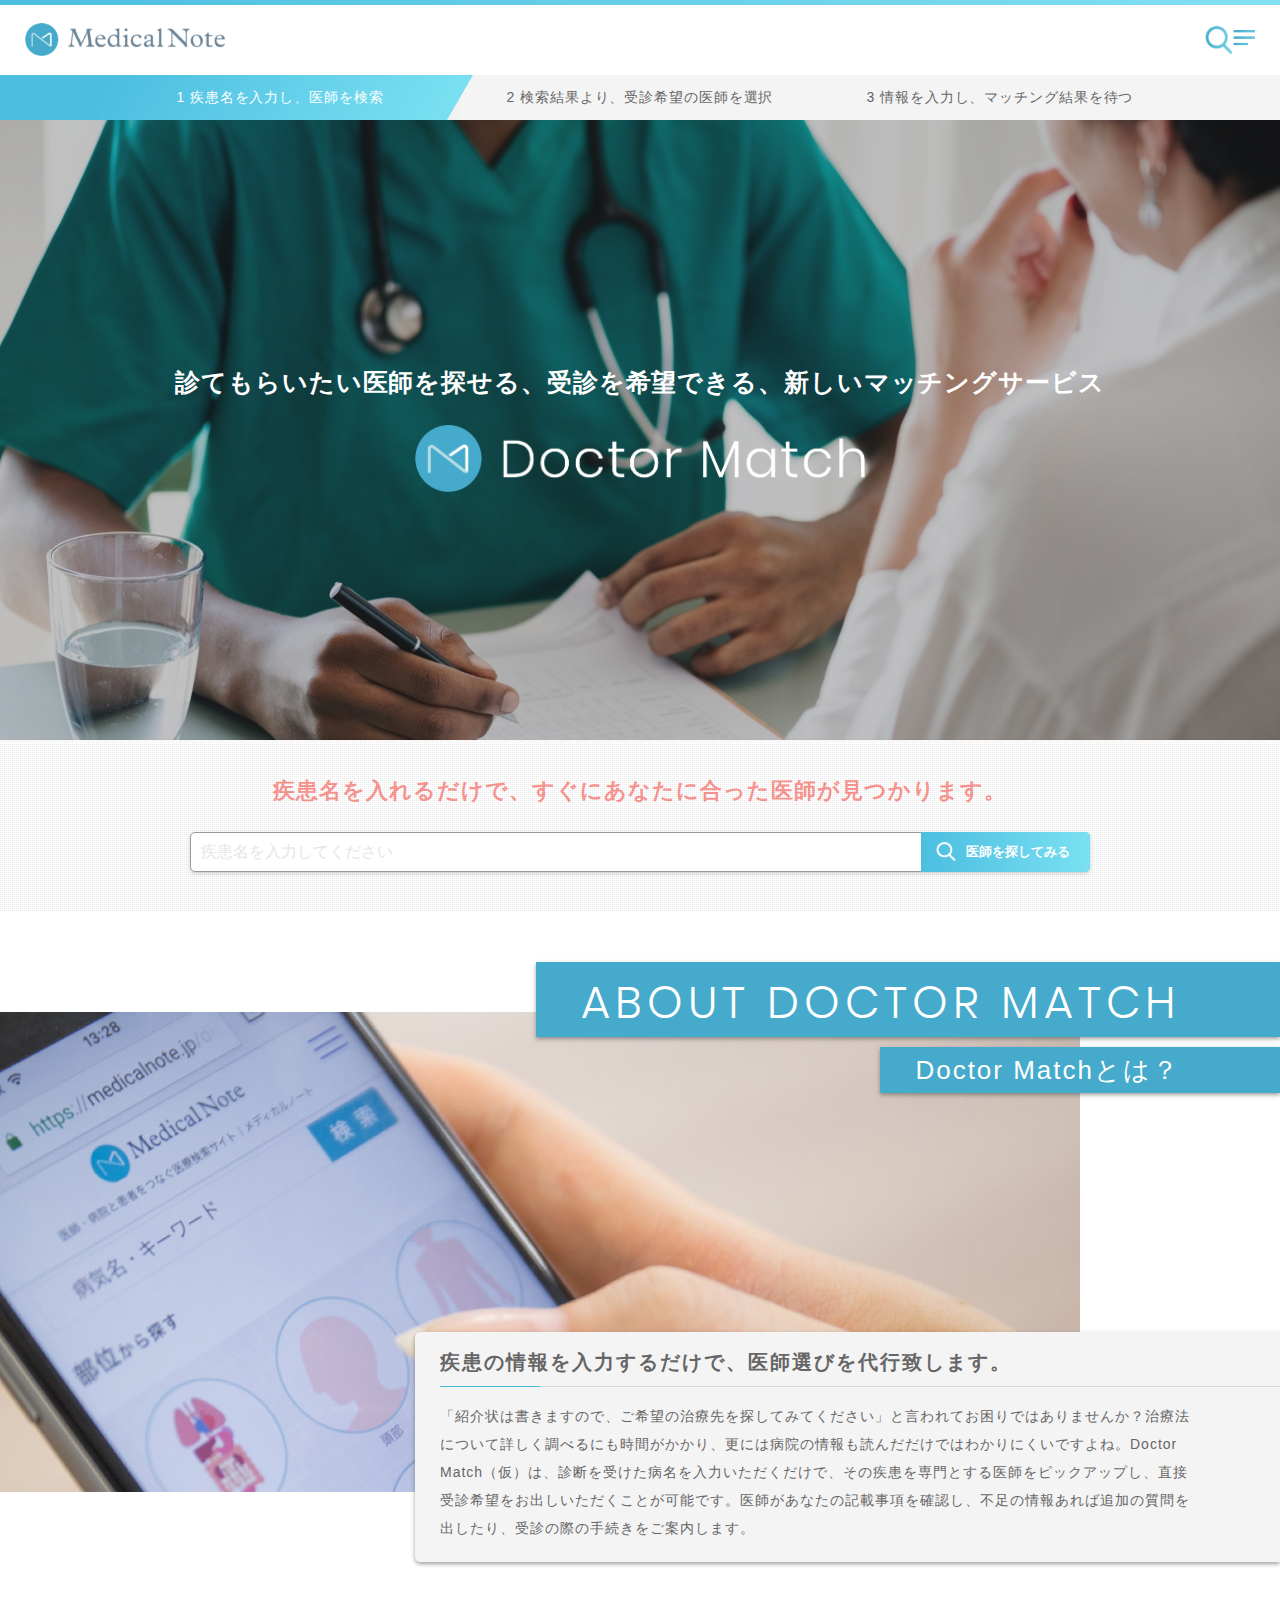
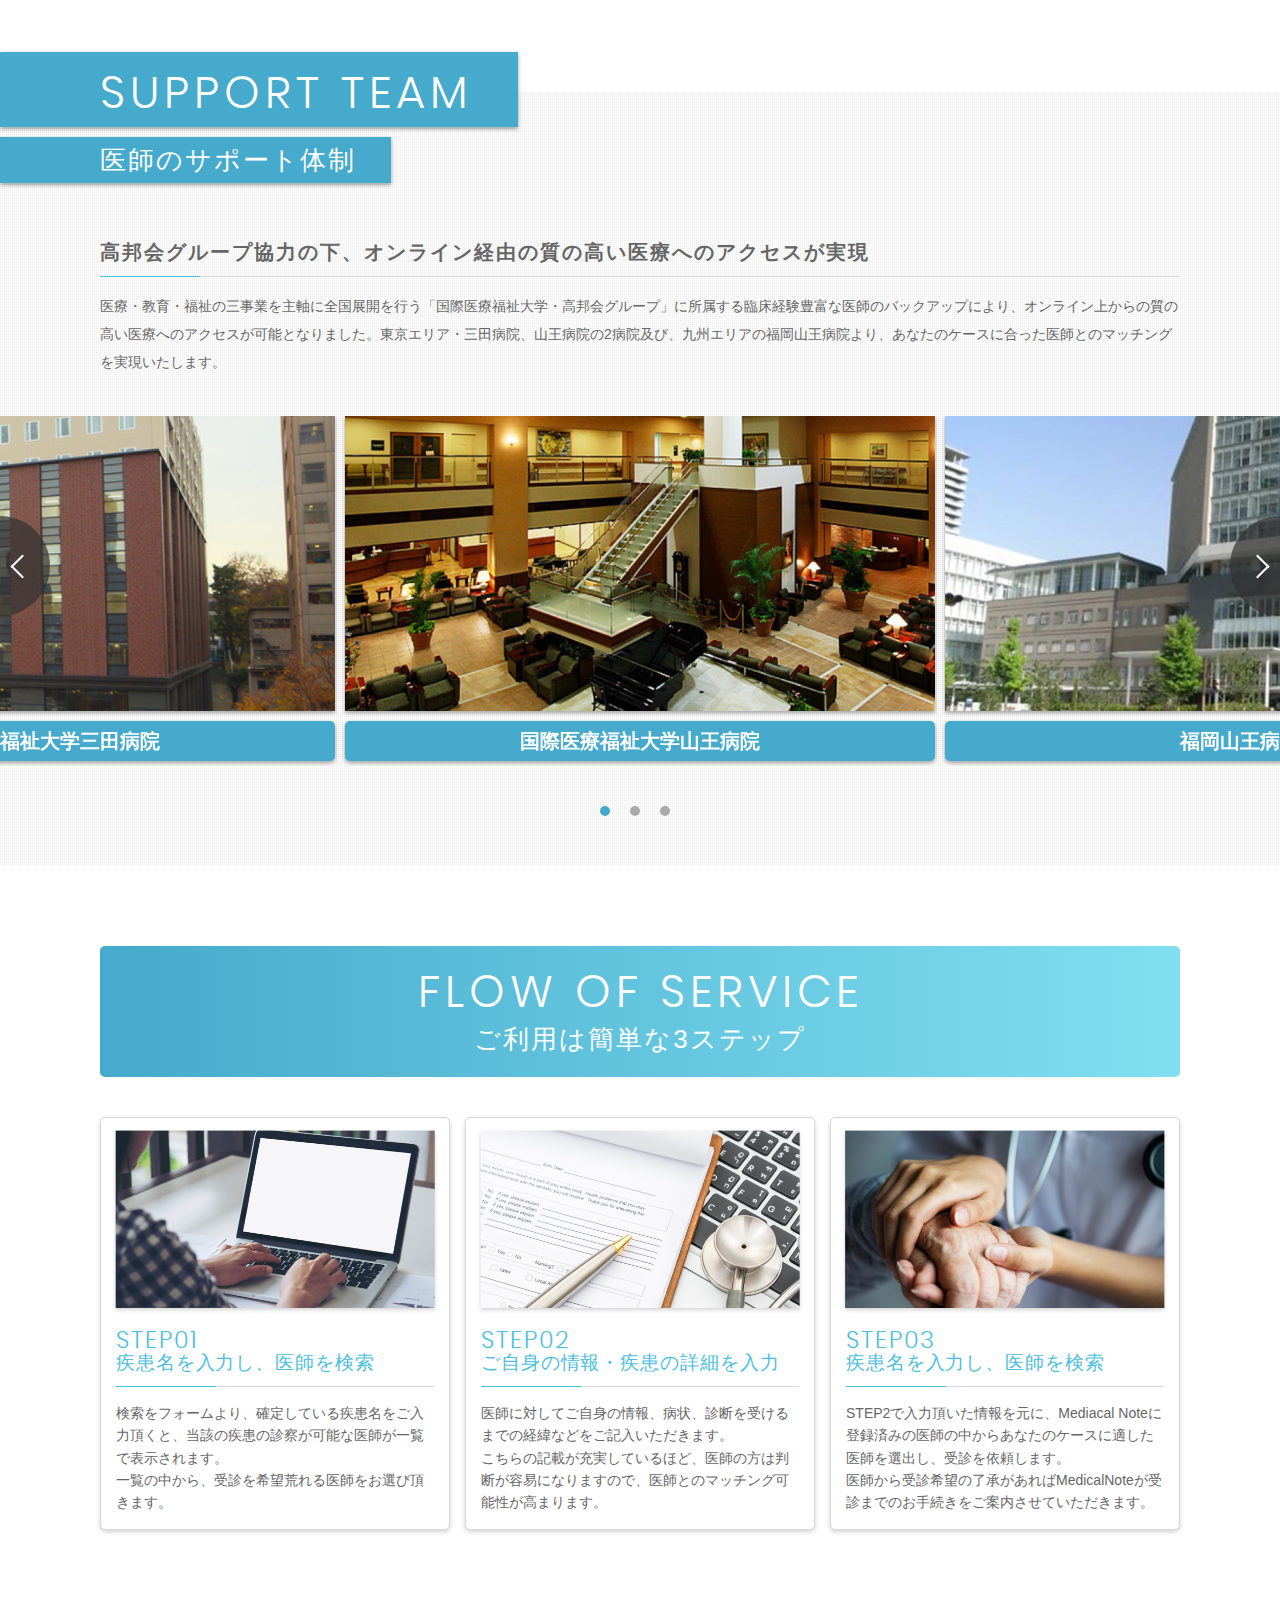
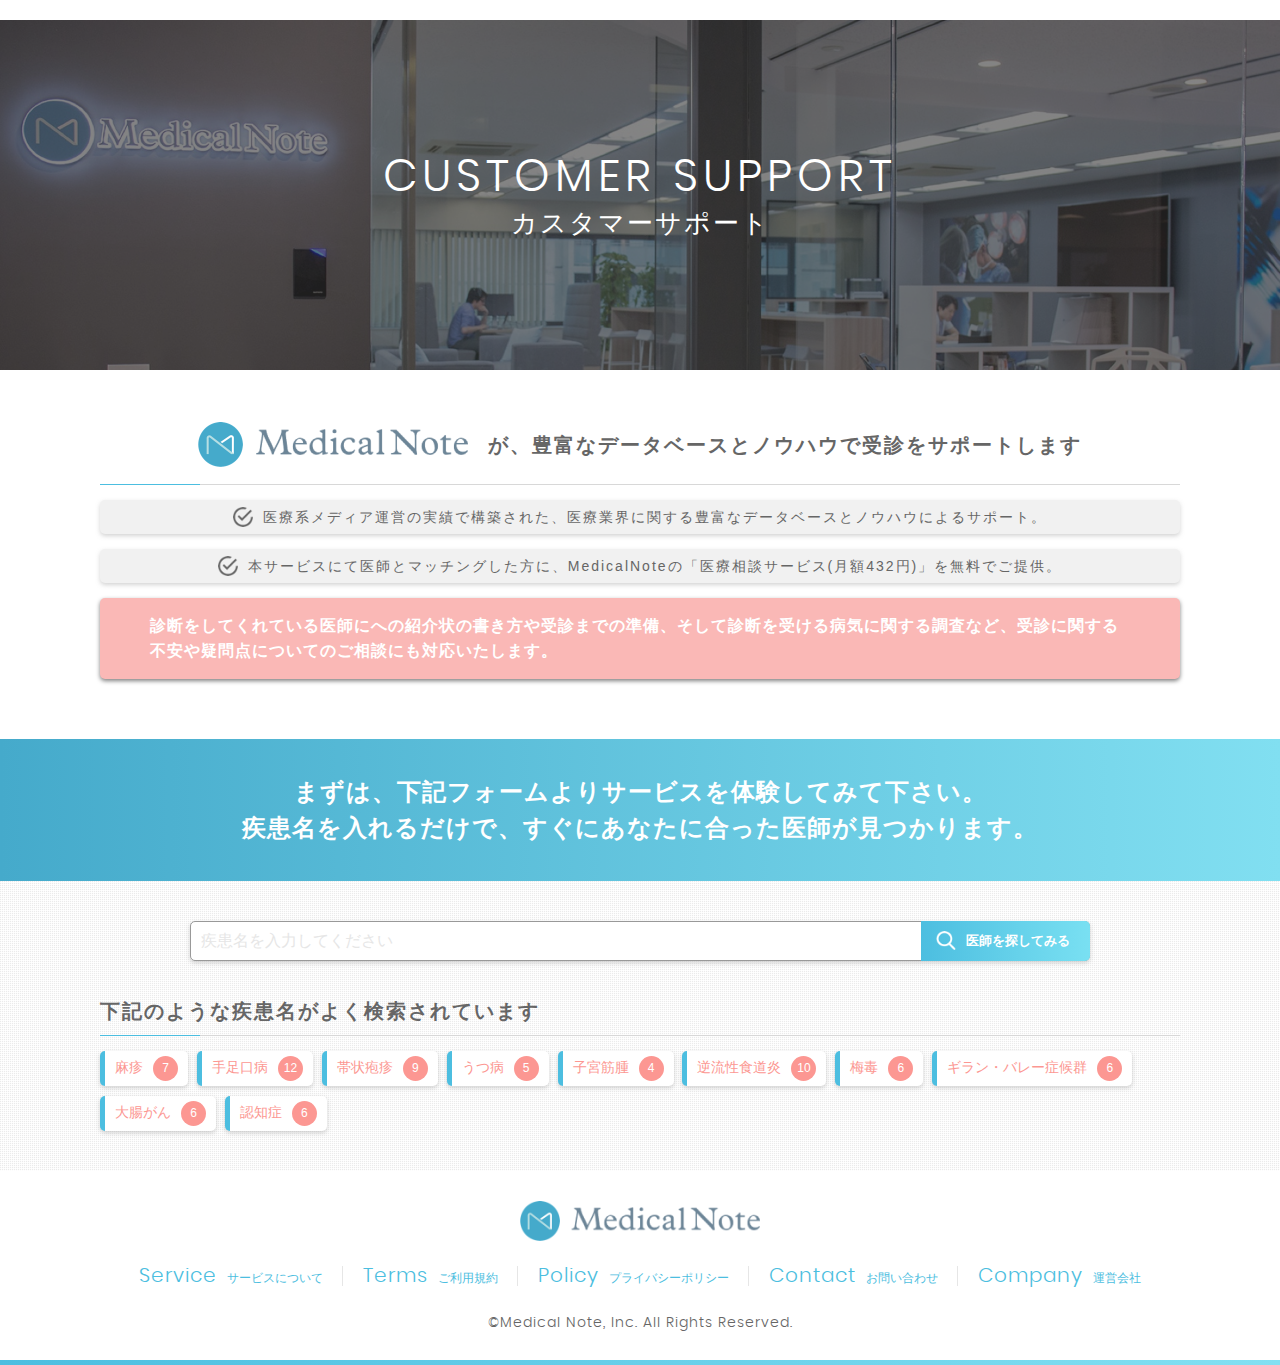
==== commit 6cf62f51: "インクリメンタルサーチの実装" ====
--- a/index.html
+++ b/index.html
@@ -21,7 +21,7 @@
 	<link rel="stylesheet" href="css/style.css">
 	<script type="text/javascript" src="js/jquery-3.3.1.min.js"></script>
 	<script type="text/javascript" src="js/layout.js"></script>
-	<script type="text/javascript" src="js/json.js"></script>
+	<script type="text/javascript" src="js/increment.js"></script>
 </head>
 
 <body id="user">
@@ -59,16 +59,6 @@
 								<span class="doctor_num">受診可能な医師数</span>
 							</div>
 							<ul>
-						<!--	<li><a href="aaaa">麻疹<span class="num">7</span></a></li>
-							<li><a href="aaaa">手足口病<span class="num">12</span></a></li>
-							<li><a href="aaaa">帯状疱疹<span class="num">9</span></a></li>
-							<li><a href="aaaa">うつ病<span class="num">5</span></a></li>
-							<li><a href="aaaa">子宮筋腫<span class="num">4</span></a></li>
-							<li><a href="aaaa">逆流性食道炎<span class="num">10</span></a></li>
-							<li><a href="aaaa">梅毒<span class="num">6</span></a></li>
-							<li><a href="aaaa">ギラン・バレー症候群<span class="num">6</span></a></li>
-							<li><a href="aaaa">大腸がん<span class="num">6</span></a></li>
-							<li><a href="aaaa">認知症<span class="num">6</span></a></li> -->
 							</ul>
 						</div>
 					</div>
@@ -119,10 +109,19 @@
 				<h2 class="search_ttl">疾患名を入れるだけで、<span>すぐにあなたに合った医師が見つかります。</span></h2>
 				<form action=“aaaa” method="post">
 					<div class="form_wrap">
-						<select id="serchForm"></select>
+						<input type="text" id="searchForm" placeholder="疾患名を入力してください">
 						<div class="submit_wrap">
 							<input type="submit" value="医師を探してみる" class="submit_word">
 						</div>
+					</div>
+					<div id="suggestWord01">
+						<span class="suggest_ttl">候補の疾患名</span>
+						<div class="item_ttl">
+							<span class="disease_name">疾患名</span>
+							<span class="doctor_num">受診可能な医師数</span>
+						</div>
+						<ul>
+						</ul>
 					</div>
 				</form>
 			</div><!-- search_form -->
@@ -254,10 +253,19 @@
 			<div class="search_form">
 				<form action="“aaaa”" method="post">
 					<div class="form_wrap">
-						<select id="serchForm2"></select>
+						<input type="text" id="searchForm2" placeholder="疾患名を入力してください">
 						<div class="submit_wrap">
 							<input type="submit" value="医師を探してみる" class="submit_word">
 						</div>
+					</div>
+					<div id="suggestWord02">
+						<span class="suggest_ttl">候補の疾患名</span>
+						<div class="item_ttl">
+							<span class="disease_name">疾患名</span>
+							<span class="doctor_num">受診可能な医師数</span>
+						</div>
+						<ul>
+						</ul>
 					</div>
 				</form>
 			</div>
--- a/css/style.css
+++ b/css/style.css
@@ -223,7 +223,8 @@
     header #slideMenu .contents .inner {
       padding: 80px 15px; }
       header #slideMenu .contents .inner .form_wrap .search_word {
-        position: relative; }
+        position: relative;
+        overflow: hidden; }
         header #slideMenu .contents .inner .form_wrap .search_word #searchDoctor {
           width: 100%;
           -webkit-box-sizing: border-box;
@@ -264,8 +265,13 @@
             bottom: 0;
             right: 0;
             width: 100%;
-            margin: auto; }
+            margin: auto;
+            -webkit-appearance: none;
+            -moz-appearance: none;
+            appearance: none;
+            line-height: normal; }
       header #slideMenu .contents .inner .suggest_word {
+        display: none;
         border-radius: 5px;
         overflow: hidden;
         -webkit-box-shadow: 0 2px 4px 0 rgba(0, 0, 0, 0.5);
@@ -1478,7 +1484,8 @@
           display: block; } }
 
 /*ワード検索部分*/
-#searchSection .result, #seachSection2 .result {
+#seachSection2 .result,
+#searchSection .result {
   width: 100%;
   height: 60px;
   background: #fc9792;
@@ -1497,19 +1504,23 @@
   -webkit-box-pack: center;
   -ms-flex-pack: center;
   justify-content: center; }
-  #searchSection .result span.txt, #seachSection2 .result span.txt {
+  #seachSection2 .result span.txt,
+  #searchSection .result span.txt {
     display: block;
     font-size: 22px; }
-  #searchSection .result span#totalNum, #seachSection2 .result span#totalNum {
+  #seachSection2 .result span#totalNum,
+  #searchSection .result span#totalNum {
     display: block;
     font-size: 35px;
     height: 1.1em;
     padding: 0 0.2em 0 0; }
 
-#searchSection .search_form, #seachSection2 .search_form {
+#seachSection2 .search_form,
+#searchSection .search_form {
   position: relative;
   padding: 40px 0; }
-  #searchSection .search_form::before, #seachSection2 .search_form::before {
+  #seachSection2 .search_form::before,
+  #searchSection .search_form::before {
     display: block;
     content: "";
     position: absolute;
@@ -1520,10 +1531,14 @@
     opacity: 0.1;
     background-image: url(../img/common/dott_bg.png);
     background-size: 2px; }
-  #searchSection .search_form div, #seachSection2 .search_form div {
+  #seachSection2 .search_form div,
+  #searchSection .search_form div {
     position: relative;
     z-index: 10; }
-  #searchSection .search_form #serchForm, #searchSection .search_form #serchForm2, #seachSection2 .search_form #serchForm, #seachSection2 .search_form #serchForm2 {
+  #seachSection2 .search_form #serchForm,
+  #seachSection2 .search_form #serchForm2,
+  #searchSection .search_form #serchForm,
+  #searchSection .search_form #serchForm2 {
     width: 100%;
     -webkit-box-sizing: border-box;
     box-sizing: border-box;
@@ -1537,26 +1552,31 @@
     box-shadow: 0 2px 4px 0 rgba(170, 170, 170, 0.5);
     border: solid 1px #999;
     background: #ffffff; }
-  #searchSection .search_form .search_ttl, #seachSection2 .search_form .search_ttl {
+  #seachSection2 .search_form .search_ttl,
+  #searchSection .search_form .search_ttl {
     text-align: center;
     font-size: 22px;
     letter-spacing: 1px;
     color: #fc9792;
     margin-bottom: 30px; }
-  #searchSection .search_form .form_wrap, #seachSection2 .search_form .form_wrap {
+  #seachSection2 .search_form .form_wrap,
+  #searchSection .search_form .form_wrap {
     width: 900px;
     margin: 0 auto;
     position: relative;
     text-align: center; }
-    #searchSection .search_form .form_wrap .search_word, #seachSection2 .search_form .form_wrap .search_word {
+    #seachSection2 .search_form .form_wrap .search_word,
+    #searchSection .search_form .form_wrap .search_word {
       width: 100%; }
-    #searchSection .search_form .form_wrap .submit_wrap, #seachSection2 .search_form .form_wrap .submit_wrap {
+    #seachSection2 .search_form .form_wrap .submit_wrap,
+    #searchSection .search_form .form_wrap .submit_wrap {
       position: absolute !important;
       top: 0;
       bottom: 0;
       right: 0;
       margin: auto; }
-      #searchSection .search_form .form_wrap .submit_wrap::before, #seachSection2 .search_form .form_wrap .submit_wrap::before {
+      #seachSection2 .search_form .form_wrap .submit_wrap::before,
+      #searchSection .search_form .form_wrap .submit_wrap::before {
         display: block;
         content: "";
         position: absolute;
@@ -1569,15 +1589,21 @@
         margin: auto;
         background-repeat: no-repeat;
         background-position: center center;
-        background-image: url(../img/common/search.png);
+        background-image: url("../img/common/search.png");
         background-size: 20px; }
-      #searchSection .search_form .form_wrap .submit_wrap .submit_word, #seachSection2 .search_form .form_wrap .submit_wrap .submit_word {
+      #seachSection2 .search_form .form_wrap .submit_wrap .submit_word,
+      #searchSection .search_form .form_wrap .submit_wrap .submit_word {
         height: 40px;
         background-image: -webkit-gradient(linear, right top, left top, from(#79e0f2), to(#4cbee0));
         background-image: -webkit-linear-gradient(right, #79e0f2, #4cbee0);
         background-image: -o-linear-gradient(right, #79e0f2, #4cbee0);
         background-image: linear-gradient(to left, #79e0f2, #4cbee0);
+        -webkit-appearance: none;
+        -moz-appearance: none;
+        appearance: none;
         border: 0;
+        margin: 0;
+        line-height: normal;
         -webkit-box-shadow: 0;
         box-shadow: 0;
         border-radius: 0 5px 5px 0;
@@ -1587,17 +1613,132 @@
         -webkit-transition: opacity 1s;
         -o-transition: opacity 1s;
         transition: opacity 1s; }
-        #searchSection .search_form .form_wrap .submit_wrap .submit_word:hover, #seachSection2 .search_form .form_wrap .submit_wrap .submit_word:hover {
+        #seachSection2 .search_form .form_wrap .submit_wrap .submit_word:hover,
+        #searchSection .search_form .form_wrap .submit_wrap .submit_word:hover {
           opacity: 0.7; }
+  #seachSection2 .search_form #suggestWord01, #seachSection2 .search_form #suggestWord02,
+  #searchSection .search_form #suggestWord01,
+  #searchSection .search_form #suggestWord02 {
+    display: none;
+    max-width: 1080px;
+    margin-left: auto;
+    margin-right: auto;
+    overflow: hidden;
+    -webkit-box-shadow: 0 2px 4px 0 rgba(0, 0, 0, 0.5);
+    box-shadow: 0 2px 4px 0 rgba(0, 0, 0, 0.5);
+    background: #ffffff;
+    border-radius: 5px;
+    margin-top: 30px; }
+    @media screen and (max-width: 1100px) {
+      #seachSection2 .search_form #suggestWord01, #seachSection2 .search_form #suggestWord02,
+      #searchSection .search_form #suggestWord01,
+      #searchSection .search_form #suggestWord02 {
+        max-width: 720px; } }
+    @media screen and (max-width: 750px) {
+      #seachSection2 .search_form #suggestWord01, #seachSection2 .search_form #suggestWord02,
+      #searchSection .search_form #suggestWord01,
+      #searchSection .search_form #suggestWord02 {
+        width: 90%; } }
+    #seachSection2 .search_form #suggestWord01 .suggest_ttl, #seachSection2 .search_form #suggestWord02 .suggest_ttl,
+    #searchSection .search_form #suggestWord01 .suggest_ttl,
+    #searchSection .search_form #suggestWord02 .suggest_ttl {
+      display: block;
+      font-size: 18px;
+      font-weight: bold;
+      text-align: center;
+      background-image: -webkit-gradient(linear, right top, left top, from(#79e0f2), to(#4cbee0));
+      background-image: -webkit-linear-gradient(right, #79e0f2, #4cbee0);
+      background-image: -o-linear-gradient(right, #79e0f2, #4cbee0);
+      background-image: linear-gradient(to left, #79e0f2, #4cbee0);
+      padding: 10px 0;
+      color: #fff; }
+    #seachSection2 .search_form #suggestWord01 .item_ttl, #seachSection2 .search_form #suggestWord02 .item_ttl,
+    #searchSection .search_form #suggestWord01 .item_ttl,
+    #searchSection .search_form #suggestWord02 .item_ttl {
+      padding: 20px 30px 10px;
+      display: -webkit-box;
+      display: -ms-flexbox;
+      display: flex;
+      -ms-flex-wrap: wrap;
+      flex-wrap: wrap;
+      -webkit-box-pack: justify;
+      -ms-flex-pack: justify;
+      justify-content: space-between;
+      -webkit-box-align: center;
+      -ms-flex-align: center;
+      align-items: center; }
+      #seachSection2 .search_form #suggestWord01 .item_ttl .disease_name, #seachSection2 .search_form #suggestWord02 .item_ttl .disease_name,
+      #searchSection .search_form #suggestWord01 .item_ttl .disease_name,
+      #searchSection .search_form #suggestWord02 .item_ttl .disease_name {
+        font-size: 18px;
+        font-weight: bold;
+        letter-spacing: 1px; }
+      #seachSection2 .search_form #suggestWord01 .item_ttl .doctor_num, #seachSection2 .search_form #suggestWord02 .item_ttl .doctor_num,
+      #searchSection .search_form #suggestWord01 .item_ttl .doctor_num,
+      #searchSection .search_form #suggestWord02 .item_ttl .doctor_num {
+        color: #fc9792;
+        font-weight: bold;
+        font-size: 14px;
+        letter-spacing: 1px; }
+    #seachSection2 .search_form #suggestWord01 ul, #seachSection2 .search_form #suggestWord02 ul,
+    #searchSection .search_form #suggestWord01 ul,
+    #searchSection .search_form #suggestWord02 ul {
+      padding: 0 30px 20px; }
+      #seachSection2 .search_form #suggestWord01 ul li, #seachSection2 .search_form #suggestWord02 ul li,
+      #searchSection .search_form #suggestWord01 ul li,
+      #searchSection .search_form #suggestWord02 ul li {
+        padding: 15px 0;
+        border-bottom: 1px dotted #d8d8d8; }
+        #seachSection2 .search_form #suggestWord01 ul li:last-child, #seachSection2 .search_form #suggestWord02 ul li:last-child,
+        #searchSection .search_form #suggestWord01 ul li:last-child,
+        #searchSection .search_form #suggestWord02 ul li:last-child {
+          border-bottom: 0; }
+        #seachSection2 .search_form #suggestWord01 ul li a, #seachSection2 .search_form #suggestWord02 ul li a,
+        #searchSection .search_form #suggestWord01 ul li a,
+        #searchSection .search_form #suggestWord02 ul li a {
+          display: block;
+          font-size: 16px;
+          color: #666;
+          position: relative;
+          -webkit-transition: opacity .5s;
+          -o-transition: opacity .5s;
+          transition: opacity .5s; }
+          #seachSection2 .search_form #suggestWord01 ul li a:hover, #seachSection2 .search_form #suggestWord02 ul li a:hover,
+          #searchSection .search_form #suggestWord01 ul li a:hover,
+          #searchSection .search_form #suggestWord02 ul li a:hover {
+            opacity: 0.7; }
+          #seachSection2 .search_form #suggestWord01 ul li a .num, #seachSection2 .search_form #suggestWord02 ul li a .num,
+          #searchSection .search_form #suggestWord01 ul li a .num,
+          #searchSection .search_form #suggestWord02 ul li a .num {
+            display: inline-block;
+            position: absolute;
+            top: 0;
+            bottom: 0;
+            right: 0;
+            margin: auto;
+            border-radius: 80px;
+            background-color: #fc9792;
+            color: #fff;
+            font-size: 14px;
+            width: 70px;
+            height: 25px;
+            line-height: 25px;
+            text-align: center; }
 
 @media screen and (max-width: 1100px) {
-  #searchSection .result span.txt, #seachSection2 .result span.txt {
+  #seachSection2 .result span.txt,
+  #searchSection .result span.txt {
     font-size: 18px; }
-  #searchSection .result span#totalNum, #seachSection2 .result span#totalNum {
+  #seachSection2 .result span#totalNum,
+  #searchSection .result span#totalNum {
     font-size: 30px; }
-  #searchSection .search_form, #seachSection2 .search_form {
+  #seachSection2 .search_form,
+  #searchSection .search_form {
     padding: 30px 0; }
-    #searchSection .search_form #serchForm, #searchSection .search_form #serchForm2, #seachSection2 .search_form #serchForm, #seachSection2 .search_form #serchForm2 {
+    #seachSection2 .search_form #searchForm,
+    #seachSection2 .search_form #searchForm2,
+    #searchSection .search_form #searchForm,
+    #searchSection .search_form #searchForm2 {
       width: 100%;
       -webkit-box-sizing: border-box;
       box-sizing: border-box;
@@ -1611,38 +1752,50 @@
       box-shadow: 0 2px 4px 0 rgba(170, 170, 170, 0.5);
       border: solid 1px #999;
       background: #ffffff; }
-    #searchSection .search_form .search_ttl, #seachSection2 .search_form .search_ttl {
+    #seachSection2 .search_form .search_ttl,
+    #searchSection .search_form .search_ttl {
       margin-bottom: 30px; }
-    #searchSection .search_form .form_wrap, #seachSection2 .search_form .form_wrap {
+    #seachSection2 .search_form .form_wrap,
+    #searchSection .search_form .form_wrap {
       width: 650px; } }
 
 @media screen and (max-width: 730px) {
-  #searchSection .result, #seachSection2 .result {
+  #seachSection2 .result,
+  #searchSection .result {
     height: 50px; }
-    #searchSection .result span.txt, #seachSection2 .result span.txt {
+    #seachSection2 .result span.txt,
+    #searchSection .result span.txt {
       font-size: 14px; }
-    #searchSection .result span#totalNum, #seachSection2 .result span#totalNum {
+    #seachSection2 .result span#totalNum,
+    #searchSection .result span#totalNum {
       font-size: 25px; }
-  #searchSection .search_form, #seachSection2 .search_form {
+  #seachSection2 .search_form,
+  #searchSection .search_form {
     padding: 20px 0; }
-    #searchSection .search_form .search_ttl, #seachSection2 .search_form .search_ttl {
+    #seachSection2 .search_form .search_ttl,
+    #searchSection .search_form .search_ttl {
       font-size: 16px;
       line-height: 1.4;
       margin-bottom: 20px; }
-      #searchSection .search_form .search_ttl span, #seachSection2 .search_form .search_ttl span {
+      #seachSection2 .search_form .search_ttl span,
+      #searchSection .search_form .search_ttl span {
         display: block; }
-    #searchSection .search_form .form_wrap, #seachSection2 .search_form .form_wrap {
+    #seachSection2 .search_form .form_wrap,
+    #searchSection .search_form .form_wrap {
       width: 90%;
       margin: 0 auto;
       position: relative;
       text-align: center; }
-      #searchSection .search_form .form_wrap .search_word, #seachSection2 .search_form .form_wrap .search_word {
+      #seachSection2 .search_form .form_wrap .search_word,
+      #searchSection .search_form .form_wrap .search_word {
         width: 100%; }
-      #searchSection .search_form .form_wrap .submit_wrap, #seachSection2 .search_form .form_wrap .submit_wrap {
+      #seachSection2 .search_form .form_wrap .submit_wrap,
+      #searchSection .search_form .form_wrap .submit_wrap {
         position: relative !important;
         margin: auto;
         height: 40px; }
-        #searchSection .search_form .form_wrap .submit_wrap::before, #seachSection2 .search_form .form_wrap .submit_wrap::before {
+        #seachSection2 .search_form .form_wrap .submit_wrap::before,
+        #searchSection .search_form .form_wrap .submit_wrap::before {
           display: block;
           content: "";
           position: absolute;
@@ -1655,9 +1808,10 @@
           margin: auto;
           background-repeat: no-repeat;
           background-position: center center;
-          background-image: url(../img/common/search.png);
+          background-image: url("../img/common/search.png");
           background-size: 20px; }
-        #searchSection .search_form .form_wrap .submit_wrap .submit_word, #seachSection2 .search_form .form_wrap .submit_wrap .submit_word {
+        #seachSection2 .search_form .form_wrap .submit_wrap .submit_word,
+        #searchSection .search_form .form_wrap .submit_wrap .submit_word {
           position: relative;
           display: block;
           width: 100%;
@@ -1676,7 +1830,47 @@
           background-position: center center;
           -webkit-box-shadow: 0 2px 4px 0 rgba(170, 170, 170, 0.5);
           box-shadow: 0 2px 4px 0 rgba(170, 170, 170, 0.5);
-          line-height: 20px; } }
+          line-height: 20px; }
+    #seachSection2 .search_form #suggestWord01, #seachSection2 .search_form #suggestWord02,
+    #searchSection .search_form #suggestWord01,
+    #searchSection .search_form #suggestWord02 {
+      margin-top: 10px; }
+      #seachSection2 .search_form #suggestWord01 .suggest_ttl, #seachSection2 .search_form #suggestWord02 .suggest_ttl,
+      #searchSection .search_form #suggestWord01 .suggest_ttl,
+      #searchSection .search_form #suggestWord02 .suggest_ttl {
+        font-size: 16px; }
+      #seachSection2 .search_form #suggestWord01 .item_ttl, #seachSection2 .search_form #suggestWord02 .item_ttl,
+      #searchSection .search_form #suggestWord01 .item_ttl,
+      #searchSection .search_form #suggestWord02 .item_ttl {
+        padding: 20px 10px 10px; }
+        #seachSection2 .search_form #suggestWord01 .item_ttl .disease_name, #seachSection2 .search_form #suggestWord02 .item_ttl .disease_name,
+        #searchSection .search_form #suggestWord01 .item_ttl .disease_name,
+        #searchSection .search_form #suggestWord02 .item_ttl .disease_name {
+          font-size: 16px; }
+        #seachSection2 .search_form #suggestWord01 .item_ttl .doctor_num, #seachSection2 .search_form #suggestWord02 .item_ttl .doctor_num,
+        #searchSection .search_form #suggestWord01 .item_ttl .doctor_num,
+        #searchSection .search_form #suggestWord02 .item_ttl .doctor_num {
+          font-size: 12px; }
+      #seachSection2 .search_form #suggestWord01 ul, #seachSection2 .search_form #suggestWord02 ul,
+      #searchSection .search_form #suggestWord01 ul,
+      #searchSection .search_form #suggestWord02 ul {
+        padding: 0 10px 20px; }
+        #seachSection2 .search_form #suggestWord01 ul li, #seachSection2 .search_form #suggestWord02 ul li,
+        #searchSection .search_form #suggestWord01 ul li,
+        #searchSection .search_form #suggestWord02 ul li {
+          padding: 15px 0; }
+          #seachSection2 .search_form #suggestWord01 ul li a, #seachSection2 .search_form #suggestWord02 ul li a,
+          #searchSection .search_form #suggestWord01 ul li a,
+          #searchSection .search_form #suggestWord02 ul li a {
+            display: block;
+            font-size: 14px; }
+            #seachSection2 .search_form #suggestWord01 ul li a .num, #seachSection2 .search_form #suggestWord02 ul li a .num,
+            #searchSection .search_form #suggestWord01 ul li a .num,
+            #searchSection .search_form #suggestWord02 ul li a .num {
+              font-size: 10px;
+              width: 70px;
+              height: 20px;
+              line-height: 20px; } }
 
 /*フォーム部分共通*/
 form select {
@@ -1741,6 +1935,7 @@
   -webkit-appearance: none;
   -moz-appearance: none;
   appearance: none;
+  line-height: normal;
   padding: 10px;
   font-size: 16px;
   border-radius: 5px;
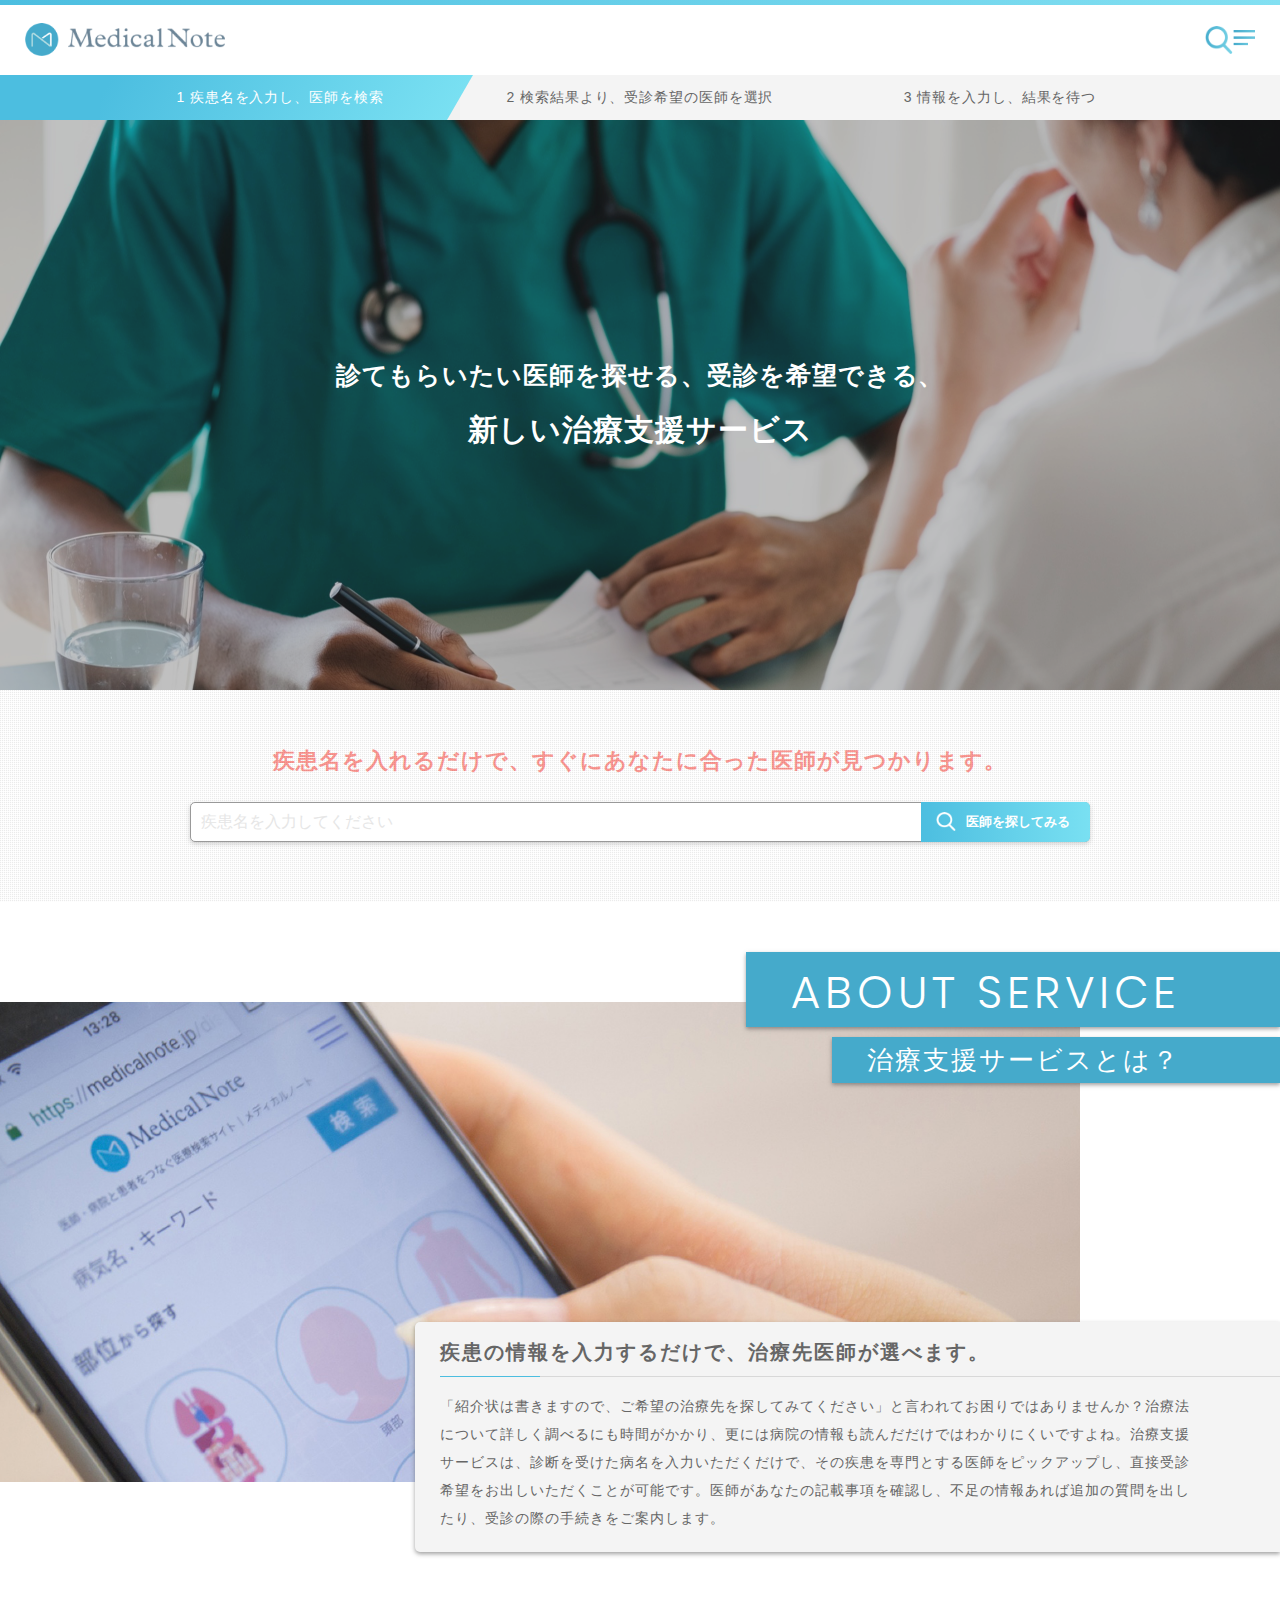
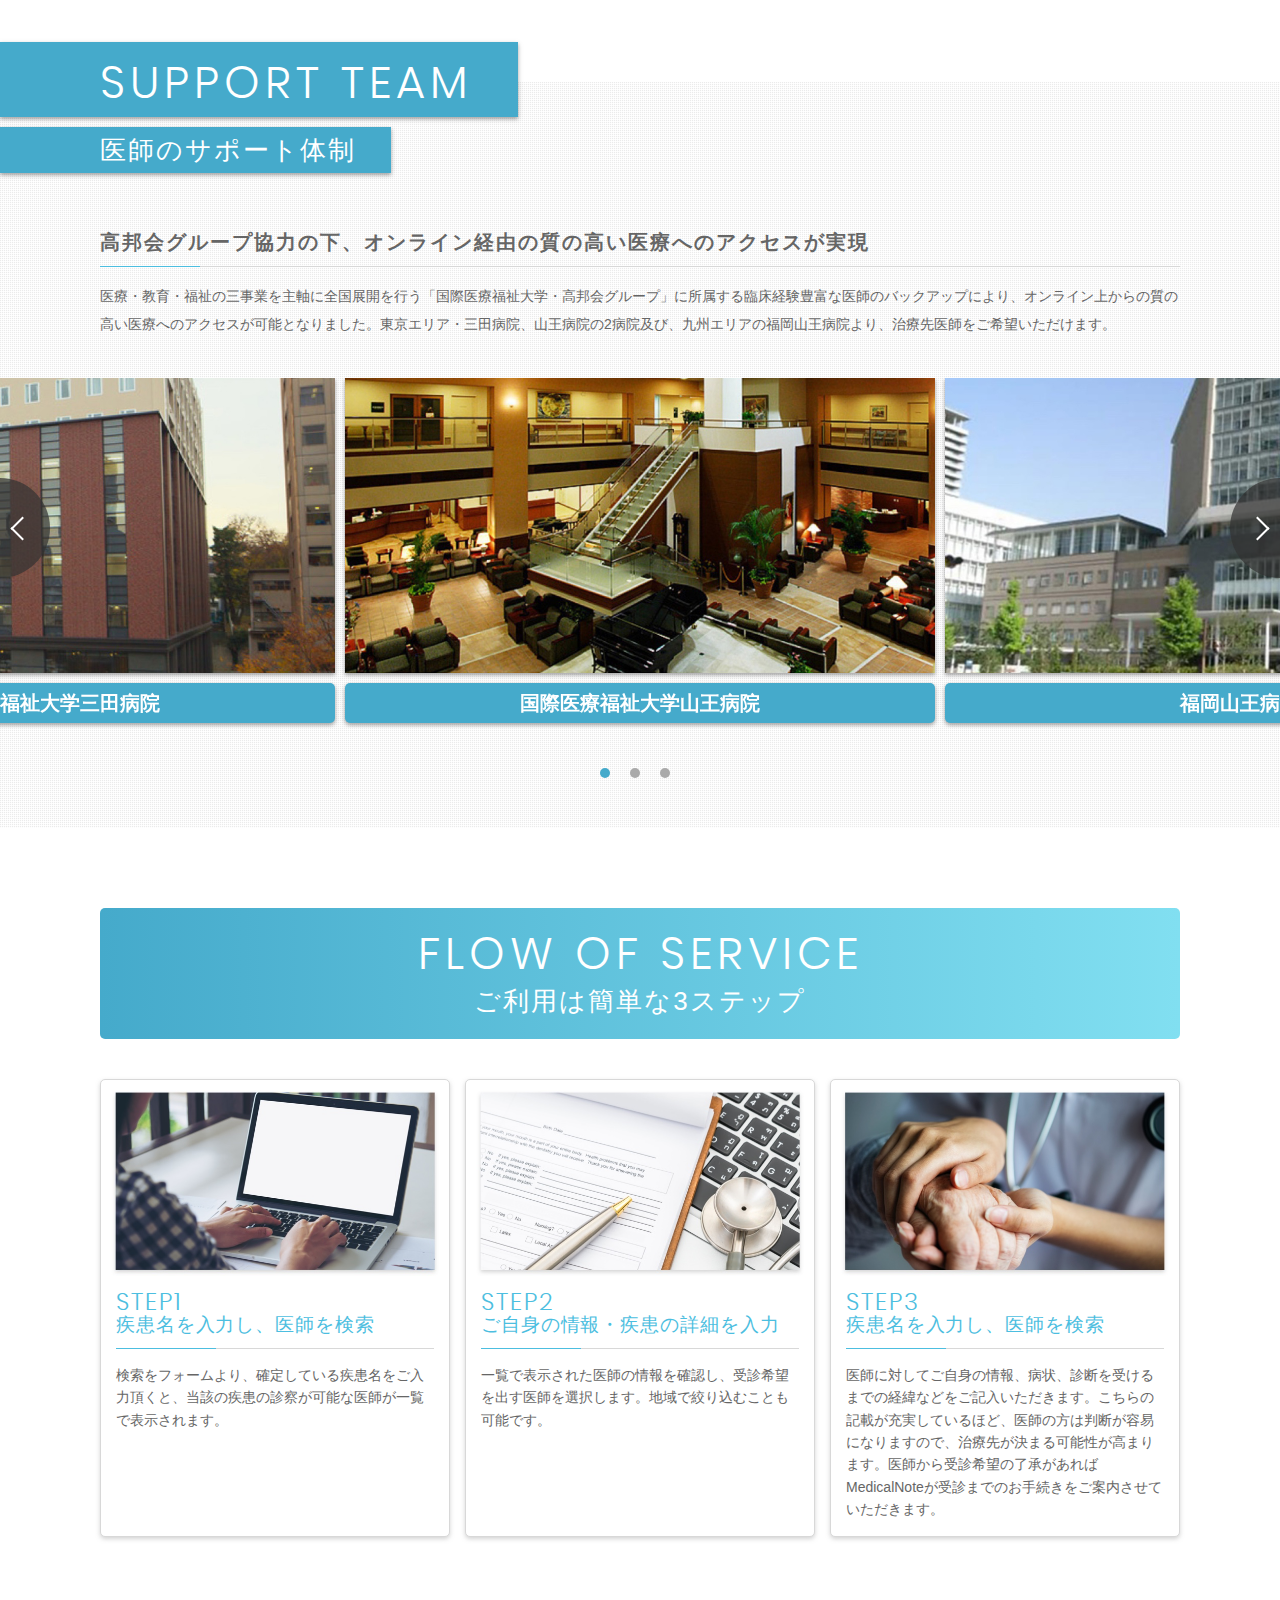
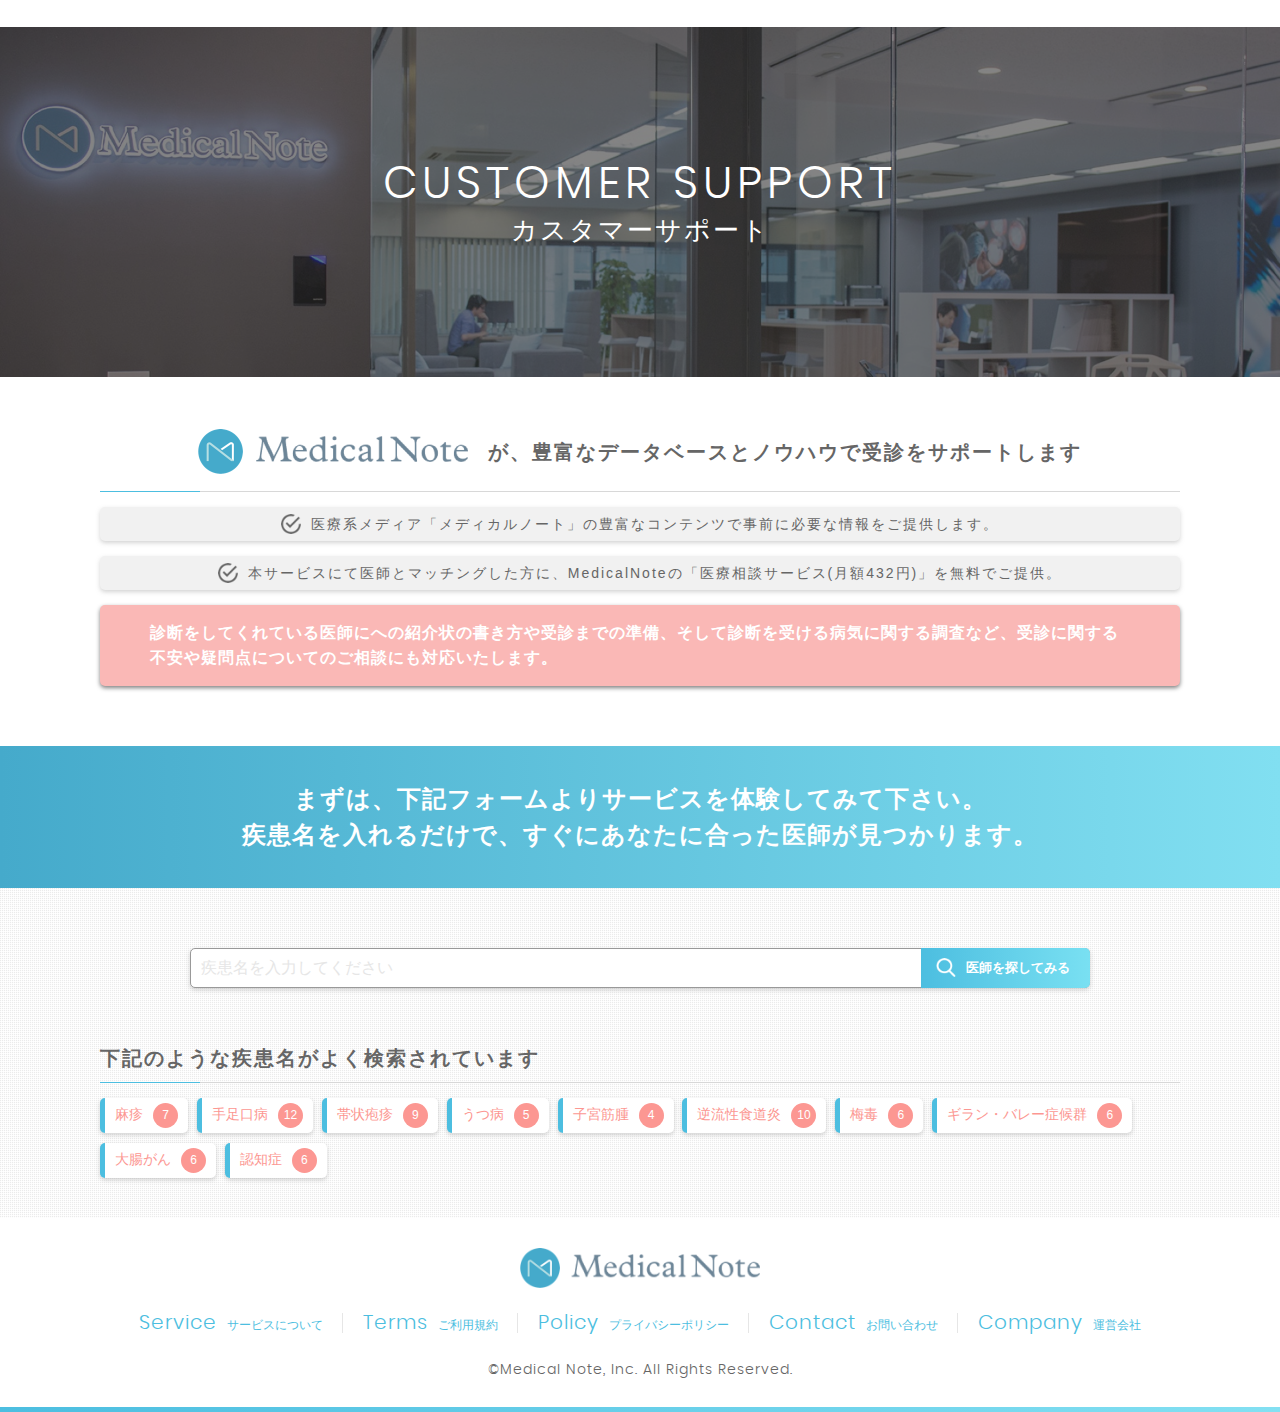
==== commit d0f30d3f: "サービスTOPの文言修正と、マッチング結果がなかった場合のレイアウト追加" ====
--- a/index.html
+++ b/index.html
@@ -88,7 +88,7 @@
 					<ul>
 						<li class="step01"><span>1 疾患名を入力し、医師を検索</span></li>
 						<li class="step02"><span>2 検索結果より、受診希望の医師を選択</span></li>
-						<li class="step03"><span>3 情報を入力し、マッチング結果を待つ</span></li>
+						<li class="step03"><span>3 情報を入力し、結果を待つ</span></li>
 					</ul>
 				</div>
 			</div>
@@ -97,10 +97,7 @@
 		<section id="indexMain" style="background-image:url(img/index/main.jpg);">
 			<div class="fill"></div>
 			<div class="main_content">
-				<h1 class="main_ttl">診てもらいたい医師を探せる、<font>受診を希望できる、</font><span>新しいマッチングサービス</span></h1>
-				<div class="service_logo">
-					<img src="img/index/main_logo.png">
-				</div>
+				<h1 class="main_ttl">診てもらいたい医師を探せる、<font>受診を希望できる、</font><span>新しい治療支援サービス</span></h1>
 			</div>
 			<!-- main_content -->
 		</section>
@@ -129,14 +126,14 @@
 		<!-- searchForm -->
 		<section id="about" class="index_section">
 			<div class="index_ttl align_right">
-				<h3 class="ttl_en"><span>ABOUT DOCTOR MATCH</span></h3>
-				<h2 class="ttl_ja"><span>Doctor Matchとは？</span></h2>
+				<h3 class="ttl_en"><span>ABOUT SERVICE</span></h3>
+				<h2 class="ttl_ja"><span>治療支援サービスとは？</span></h2>
 			</div>
 			<div class="content_wrap">
 				<div class="img_wrap"></div>
 				<div class="txt_wrap">
-					<h3 class="common_ttl">疾患の情報を入力するだけで、医師選びを代行致します。</h3>
-					<p class="plain_txt"><span>「紹介状は書きますので、ご希望の治療先を探してみてください」と言われてお困りではありませんか？</span><span>治療法について詳しく調べるにも時間がかかり、更には病院の情報も読んだだけではわかりにくいですよね。</span><span>Doctor Match（仮）は、診断を受けた病名を入力いただくだけで、その疾患を専門とする医師をピックアップし、直接受診希望をお出しいただくことが可能です。</span><span>医師があなたの記載事項を確認し、不足の情報あれば追加の質問を出したり、受診の際の手続きをご案内します。</span></p>
+					<h3 class="common_ttl">疾患の情報を入力するだけで、治療先医師が選べます。</h3>
+					<p class="plain_txt"><span>「紹介状は書きますので、ご希望の治療先を探してみてください」と言われてお困りではありませんか？</span><span>治療法について詳しく調べるにも時間がかかり、更には病院の情報も読んだだけではわかりにくいですよね。</span><span>治療支援サービスは、診断を受けた病名を入力いただくだけで、その疾患を専門とする医師をピックアップし、直接受診希望をお出しいただくことが可能です。</span><span>医師があなたの記載事項を確認し、不足の情報あれば追加の質問を出したり、受診の際の手続きをご案内します。</span></p>
 				</div>
 			</div>
 		</section>
@@ -148,7 +145,7 @@
 			</div>
 			<div class="inner">
 				<h3 class="common_ttl">高邦会グループ協力の下、オンライン経由の質の高い医療へのアクセスが実現</h3>
-				<p class="plain_txt"><span>医療・教育・福祉の三事業を主軸に全国展開を行う「国際医療福祉大学・高邦会グループ」に所属する臨床経験豊富な医師のバックアップにより、オンライン上からの質の高い医療へのアクセスが可能となりました。</span><span>東京エリア・三田病院、山王病院の2病院及び、九州エリアの福岡山王病院より、あなたのケースに合った医師とのマッチングを実現いたします。</span></p>
+				<p class="plain_txt"><span>医療・教育・福祉の三事業を主軸に全国展開を行う「国際医療福祉大学・高邦会グループ」に所属する臨床経験豊富な医師のバックアップにより、オンライン上からの質の高い医療へのアクセスが可能となりました。</span><span>東京エリア・三田病院、山王病院の2病院及び、九州エリアの福岡山王病院より、治療先医師をご希望いただけます。</span></p>
 			</div>
 			<div id="slickSlider" class="slick-slider">
 				<div class="item_box slick-slide">
@@ -190,8 +187,8 @@
 								<img src="img/index/step01.jpg">
 							</div>
 							<div class="txt_wrap">
-								<h3 class="common_ttl"><span>STEP01</span>疾患名を入力し、医師を検索</h3>
-								<p class="flow_txt"><span>検索をフォームより、確定している疾患名をご入力頂くと、当該の疾患の診察が可能な医師が一覧で表示されます。</span><span>一覧の中から、受診を希望荒れる医師をお選び頂きます。</span></p>
+								<h3 class="common_ttl"><span>STEP1</span>疾患名を入力し、医師を検索</h3>
+								<p class="flow_txt"><span>検索をフォームより、確定している疾患名をご入力頂くと、当該の疾患の診察が可能な医師が一覧で表示されます。</span></p>
 							</div>
 						</li>
 						<li>
@@ -199,8 +196,8 @@
 								<img src="img/index/step02.jpg">
 							</div>
 							<div class="txt_wrap">
-								<h3 class="common_ttl"><span>STEP02</span>ご自身の情報・疾患の詳細を入力</h3>
-								<p class="flow_txt"><span>医師に対してご自身の情報、病状、診断を受けるまでの経緯などをご記入いただきます。</span><span>こちらの記載が充実しているほど、医師の方は判断が容易になりますので、医師とのマッチング可能性が高まります。</span></p>
+								<h3 class="common_ttl"><span>STEP2</span>ご自身の情報・疾患の詳細を入力</h3>
+								<p class="flow_txt"><span>一覧で表示された医師の情報を確認し、受診希望を出す医師を選択します。地域で絞り込むことも可能です。</span></p>
 							</div>
 						</li>
 						<li>
@@ -208,8 +205,8 @@
 								<img src="img/index/step03.jpg">
 							</div>
 							<div class="txt_wrap">
-								<h3 class="common_ttl"><span>STEP03</span>疾患名を入力し、医師を検索</h3>
-								<p class="flow_txt"><span>STEP2で入力頂いた情報を元に、Mediacal Noteに登録済みの医師の中からあなたのケースに適した医師を選出し、受診を依頼します。</span><span>医師から受診希望の了承があればMedicalNoteが受診までのお手続きをご案内させていただきます。</span></p>
+								<h3 class="common_ttl"><span>STEP3</span>疾患名を入力し、医師を検索</h3>
+								<p class="flow_txt"><span>医師に対してご自身の情報、病状、診断を受けるまでの経緯などをご記入いただきます。こちらの記載が充実しているほど、医師の方は判断が容易になりますので、治療先が決まる可能性が高まります。医師から受診希望の了承があればMedicalNoteが受診までのお手続きをご案内させていただきます。</p>
 							</div>
 						</li>
 				</div>
@@ -232,7 +229,7 @@
 				<h3 class="common_ttl"><span>が、豊富なデータベースとノウハウで受診をサポートします</span></h3>
 				<div class="txt_wrap">
 					<div class="support_txt">
-						<span>医療系メディア運営の実績で構築された、医療業界に関する豊富なデータベースとノウハウによるサポート。</span>
+						<span>医療系メディア「メディカルノート」の豊富なコンテンツで事前に必要な情報をご提供します。</span>
 					</div>
 					<div class="support_txt">
 						<span>本サービスにて医師とマッチングした方に、MedicalNoteの「医療相談サービス(月額432円)」を無料でご提供。</span>
--- a/css/style.css
+++ b/css/style.css
@@ -269,7 +269,9 @@
             -webkit-appearance: none;
             -moz-appearance: none;
             appearance: none;
-            line-height: normal; }
+            line-height: normal;
+            z-index: 30;
+            cursor: pointer; }
       header #slideMenu .contents .inner .suggest_word {
         display: none;
         border-radius: 5px;
@@ -323,7 +325,8 @@
               display: block;
               color: #666;
               font-size: 14px;
-              padding: 10px 0; }
+              padding: 10px 0;
+              cursor: pointer; }
               header #slideMenu .contents .inner .suggest_word #suggestWord ul li a .num {
                 display: inline-block;
                 position: absolute;
@@ -1518,7 +1521,7 @@
 #seachSection2 .search_form,
 #searchSection .search_form {
   position: relative;
-  padding: 40px 0; }
+  padding: 60px 0; }
   #seachSection2 .search_form::before,
   #searchSection .search_form::before {
     display: block;
@@ -1700,6 +1703,7 @@
           font-size: 16px;
           color: #666;
           position: relative;
+          cursor: pointer;
           -webkit-transition: opacity .5s;
           -o-transition: opacity .5s;
           transition: opacity .5s; }
@@ -1734,7 +1738,7 @@
     font-size: 30px; }
   #seachSection2 .search_form,
   #searchSection .search_form {
-    padding: 30px 0; }
+    padding: 40px 0; }
     #seachSection2 .search_form #searchForm,
     #seachSection2 .search_form #searchForm2,
     #searchSection .search_form #searchForm,
@@ -1771,7 +1775,7 @@
       font-size: 25px; }
   #seachSection2 .search_form,
   #searchSection .search_form {
-    padding: 20px 0; }
+    padding: 30px 0; }
     #seachSection2 .search_form .search_ttl,
     #searchSection .search_form .search_ttl {
       font-size: 16px;
@@ -1945,6 +1949,9 @@
   background: #ffffff;
   color: #666; }
 
+form input[type="submit"] {
+  cursor: pointer; }
+
 form textarea {
   width: 100%;
   -webkit-box-sizing: border-box;
@@ -1987,7 +1994,8 @@
     margin-right: 15px;
     padding: 0px 0px 0px 30px;
     line-height: 20px;
-    position: relative; }
+    position: relative;
+    cursor: pointer; }
     .form_radio .radio_item label::before {
       display: block;
       content: "";
@@ -2753,7 +2761,7 @@
 /*トップページ*/
 #index #indexMain {
   width: 100%;
-  height: calc(100vh - 280px);
+  height: calc(100vh - 330px);
   position: relative;
   display: -webkit-box;
   display: -ms-flexbox;
@@ -2773,7 +2781,7 @@
   #index #indexMain .main_content {
     position: absolute;
     width: 100%;
-    height: 120px;
+    height: 110px;
     top: 0;
     bottom: 0;
     left: 0;
@@ -2784,9 +2792,13 @@
     color: #fff; }
     #index #indexMain .main_content .main_ttl {
       font-size: 25px;
+      line-height: 2;
       letter-spacing: 0.9px;
       color: #ffffff;
       margin-bottom: 30px; }
+      #index #indexMain .main_content .main_ttl span {
+        display: block;
+        font-size: 30px; }
     #index #indexMain .main_content .service_logo {
       width: 450px;
       margin: 0 auto; }
@@ -3236,12 +3248,12 @@
 
 @media screen and (max-width: 1100px) {
   #index #indexMain {
-    height: 400px; }
+    height: 350px; }
     #index #indexMain .main_content {
-      height: 160px; }
+      height: 110px; }
       #index #indexMain .main_content .main_ttl {
         font-size: 25px;
-        line-height: 1.6;
+        line-height: 2;
         margin-bottom: 20px; }
         #index #indexMain .main_content .main_ttl span {
           display: block; }
@@ -3442,15 +3454,17 @@
 
 @media screen and (max-width: 730px) {
   #index #indexMain {
-    height: 350px;
+    height: 300px;
     display: block;
     background-position: right 10% center; }
     #index #indexMain .main_content {
-      height: 140px; }
+      height: 110px; }
       #index #indexMain .main_content .main_ttl {
         font-size: 16px;
         margin-bottom: 15px;
-        line-height: 1.8; }
+        line-height: 2; }
+        #index #indexMain .main_content .main_ttl span {
+          font-size: 24px; }
         #index #indexMain .main_content .main_ttl font {
           display: block; }
       #index #indexMain .main_content .service_logo {
@@ -4036,6 +4050,11 @@
               padding-right: 0px; }
               #doctorList #list #submitWrap .submit_wrap .submit_label span.arrow::after {
                 display: none; } }
+      #doctorList #list #submitWrap .submit_wrap.disable {
+        pointer-events: none; }
+        #doctorList #list #submitWrap .submit_wrap.disable .submit_label {
+          opacity: 0.7;
+          background: #aaa; }
 
 @media screen and (max-width: 1100px) {
   #doctorList #main .main_content {
@@ -4299,12 +4318,21 @@
             color: #fff;
             margin-left: 15px;
             font-size: 14px; }
-      .apply_section .form_block .form_wrap .form_text input[name="age"] {
+      .apply_section .form_block .form_wrap .form_text input[type="number"], .apply_section .form_block .form_wrap .form_radio input[type="number"] {
         display: inline-block;
         width: 100px;
         margin-right: 1em; }
-      .apply_section .form_block .form_wrap .form_text input[name="phone"] {
+      .apply_section .form_block .form_wrap .form_text input[type="tel"], .apply_section .form_block .form_wrap .form_radio input[type="tel"] {
         width: 380px; }
+      .apply_section .form_block .form_wrap .form_text .alert_msg, .apply_section .form_block .form_wrap .form_radio .alert_msg {
+        display: none;
+        width: 100%;
+        padding: 15px 0 0;
+        color: red;
+        font-size: 14px;
+        letter-spacing: 1px; }
+      .apply_section .form_block .form_wrap .form_text.alert .alert_msg, .apply_section .form_block .form_wrap .form_radio.alert .alert_msg {
+        display: block; }
 
 #apply #submitWrap {
   padding: 60px 0;
@@ -4416,6 +4444,11 @@
               padding-right: 0px; }
               #apply #submitWrap .submit .submit_wrap .submit_label span.arrow::after {
                 display: none; } }
+      #apply #submitWrap .submit .submit_wrap.disable {
+        pointer-events: none; }
+        #apply #submitWrap .submit .submit_wrap.disable .submit_label {
+          opacity: 0.7;
+          background: #aaa; }
 
 @media screen and (max-width: 720px) {
   .apply_section {
@@ -4487,7 +4520,7 @@
               padding: 5px 15px;
               margin-left: 15px;
               font-size: 12px; }
-        .apply_section .form_block .form_wrap .form_text input[name="phone"] {
+        .apply_section .form_block .form_wrap .form_text input[type="tel"] {
           width: 100%; }
   #apply #submitWrap {
     padding: 30px 0; }
@@ -4528,6 +4561,7 @@
   background: #f1f1f1; }
 
 .apply_confirm .form_radio .radio_item label::before, .apply_complete .form_radio .radio_item label::before {
+  cursor: default;
   background: #f1f1f1; }
 
 .apply_confirm #mainTitle, .apply_complete #mainTitle {
@@ -4767,6 +4801,48 @@
         margin-bottom: 20px; } }
 
 /*医師側画面共通*/
+#doctor .sucess_txt {
+  max-width: 1080px;
+  margin-left: auto;
+  margin-right: auto;
+  -webkit-box-sizing: border-box;
+  box-sizing: border-box;
+  display: block;
+  color: #fff;
+  font-weight: bold;
+  font-size: 14px;
+  background: #4cbee0;
+  padding: 10px;
+  border-radius: 5px;
+  margin: 0 auto 20px; }
+  @media screen and (max-width: 1100px) {
+    #doctor .sucess_txt {
+      max-width: 720px; } }
+  @media screen and (max-width: 750px) {
+    #doctor .sucess_txt {
+      width: 90%; } }
+
+#doctor .error_txt {
+  max-width: 1080px;
+  margin-left: auto;
+  margin-right: auto;
+  -webkit-box-sizing: border-box;
+  box-sizing: border-box;
+  display: block;
+  color: #fff;
+  font-weight: bold;
+  font-size: 14px;
+  background: #d45b54;
+  padding: 10px;
+  border-radius: 5px;
+  margin: 0 auto 20px; }
+  @media screen and (max-width: 1100px) {
+    #doctor .error_txt {
+      max-width: 720px; } }
+  @media screen and (max-width: 750px) {
+    #doctor .error_txt {
+      width: 90%; } }
+
 #doctor header .header_inner .header_alert {
   height: 40px;
   line-height: 40px;
@@ -4936,7 +5012,7 @@
     #doctor .list_table .table_contents .checkbox {
       width: 40px; }
     #doctor .list_table .table_contents .date {
-      width: 125px; }
+      width: 128px; }
     #doctor .list_table .table_contents .disease {
       width: 200px; }
     #doctor .list_table .table_contents .assign {
@@ -5061,6 +5137,10 @@
             transition: opacity .5s; }
             #doctor .list_table .table_contents.table_row .edit .button_wrap ul li .detail:hover {
               opacity: 0.7; }
+      #doctor .list_table .table_contents.table_row .edit .button_wrap .error_txt {
+        padding-top: 10px;
+        font-size: 12px;
+        line-height: 1.4; }
 
 @media screen and (max-width: 1100px) {
   #doctor section .bg_wrap {
@@ -5459,15 +5539,15 @@
               padding-right: 0px; }
               #doctorLogin #loginForm .bg_wrap #submitWrap .submit .submit_wrap .submit_label span.arrow::after {
                 display: none; } }
-      #doctorLogin #loginForm .bg_wrap #submitWrap .submit .submit_wrap .submit_label {
-        -webkit-transition: background 0.5s, opacity 0.5s;
-        -o-transition: background 0.5s, opacity 0.5s;
-        transition: background 0.5s, opacity 0.5s; }
       #doctorLogin #loginForm .bg_wrap #submitWrap .submit .submit_wrap.disable {
         pointer-events: none; }
         #doctorLogin #loginForm .bg_wrap #submitWrap .submit .submit_wrap.disable .submit_label {
           opacity: 0.7;
           background: #aaa; }
+      #doctorLogin #loginForm .bg_wrap #submitWrap .submit .submit_wrap .submit_label {
+        -webkit-transition: background 0.5s, opacity 0.5s;
+        -o-transition: background 0.5s, opacity 0.5s;
+        transition: background 0.5s, opacity 0.5s; }
 
 @media screen and (max-width: 720px) {
   #doctorLogin #loginForm {
@@ -5497,7 +5577,8 @@
 
 /*医師側マッチング一覧画面*/
 #matchingList #filter {
-  padding: 50px 0; }
+  padding: 50px 0;
+  position: relative; }
   #matchingList #filter label {
     display: block;
     font-size: 16px;
@@ -6009,7 +6090,7 @@
         margin-bottom: 10px; }
     #matchingDetail #comment .add_comment .submit_wrap {
       padding: 10px 20px 20px; }
-      #matchingDetail #comment .add_comment .submit_wrap input[type="button"] {
+      #matchingDetail #comment .add_comment .submit_wrap #addComment {
         width: 400px;
         padding: 10px 0;
         text-align: center;
@@ -6026,9 +6107,9 @@
         -webkit-transition: opacity .5s;
         -o-transition: opacity .5s;
         transition: opacity .5s; }
-        #matchingDetail #comment .add_comment .submit_wrap input[type="button"]:hover {
+        #matchingDetail #comment .add_comment .submit_wrap #addComment:hover {
           opacity: 0.7; }
-        #matchingDetail #comment .add_comment .submit_wrap input[type="button"]:focus {
+        #matchingDetail #comment .add_comment .submit_wrap #addComment:focus {
           outline: none; }
   #matchingDetail #comment .pager {
     max-width: 1080px;
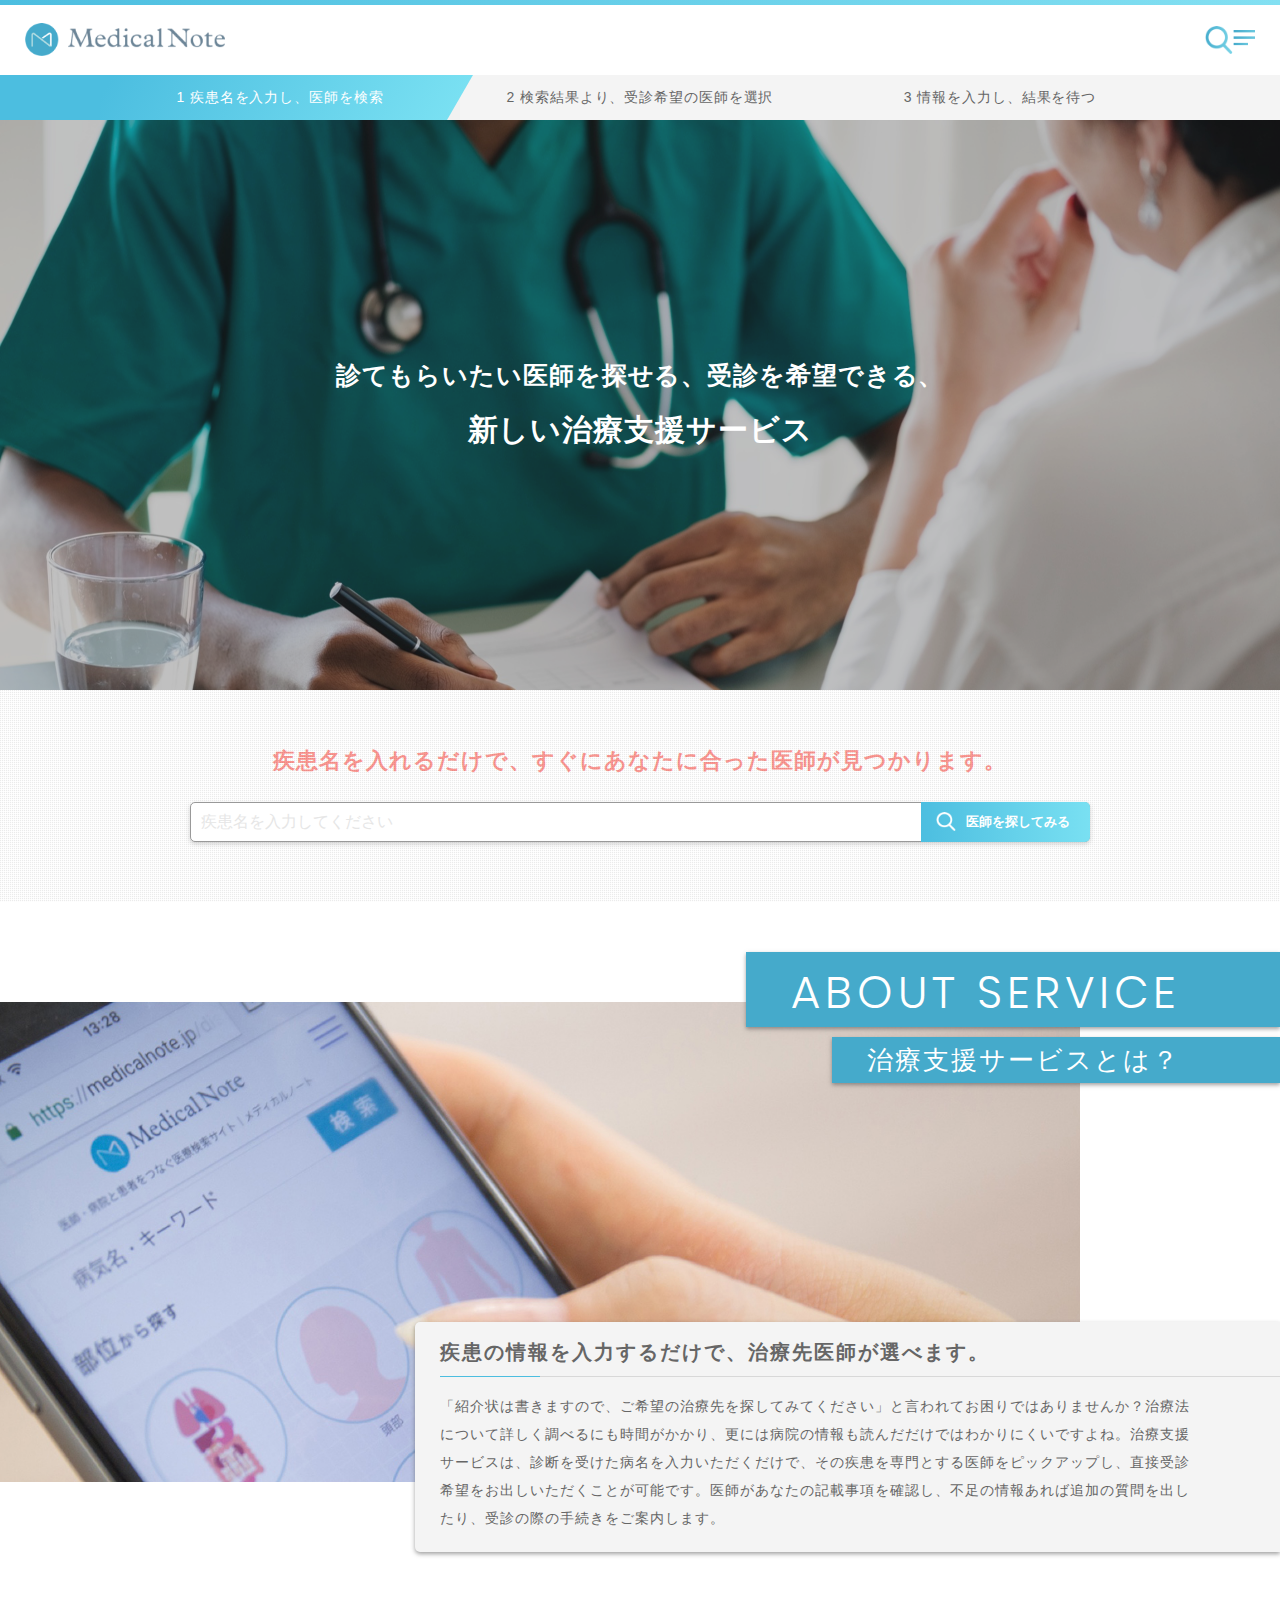
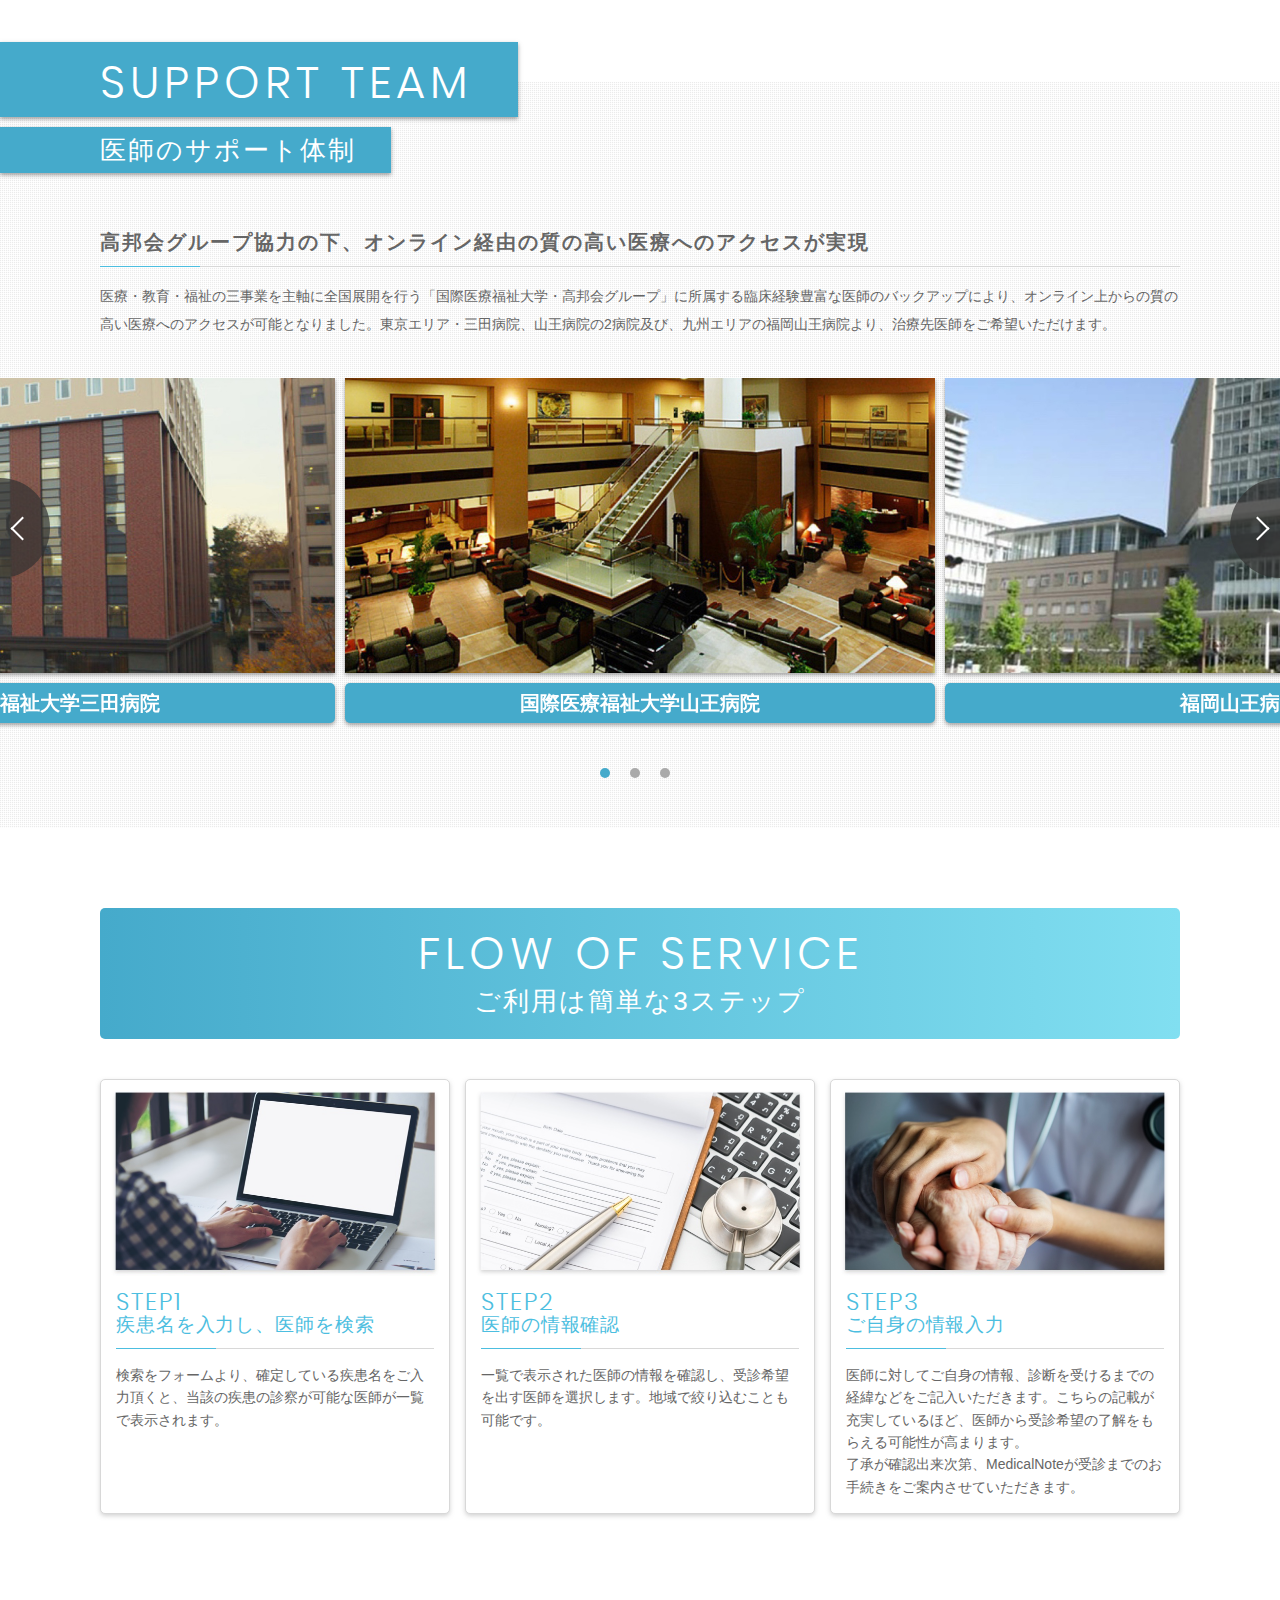
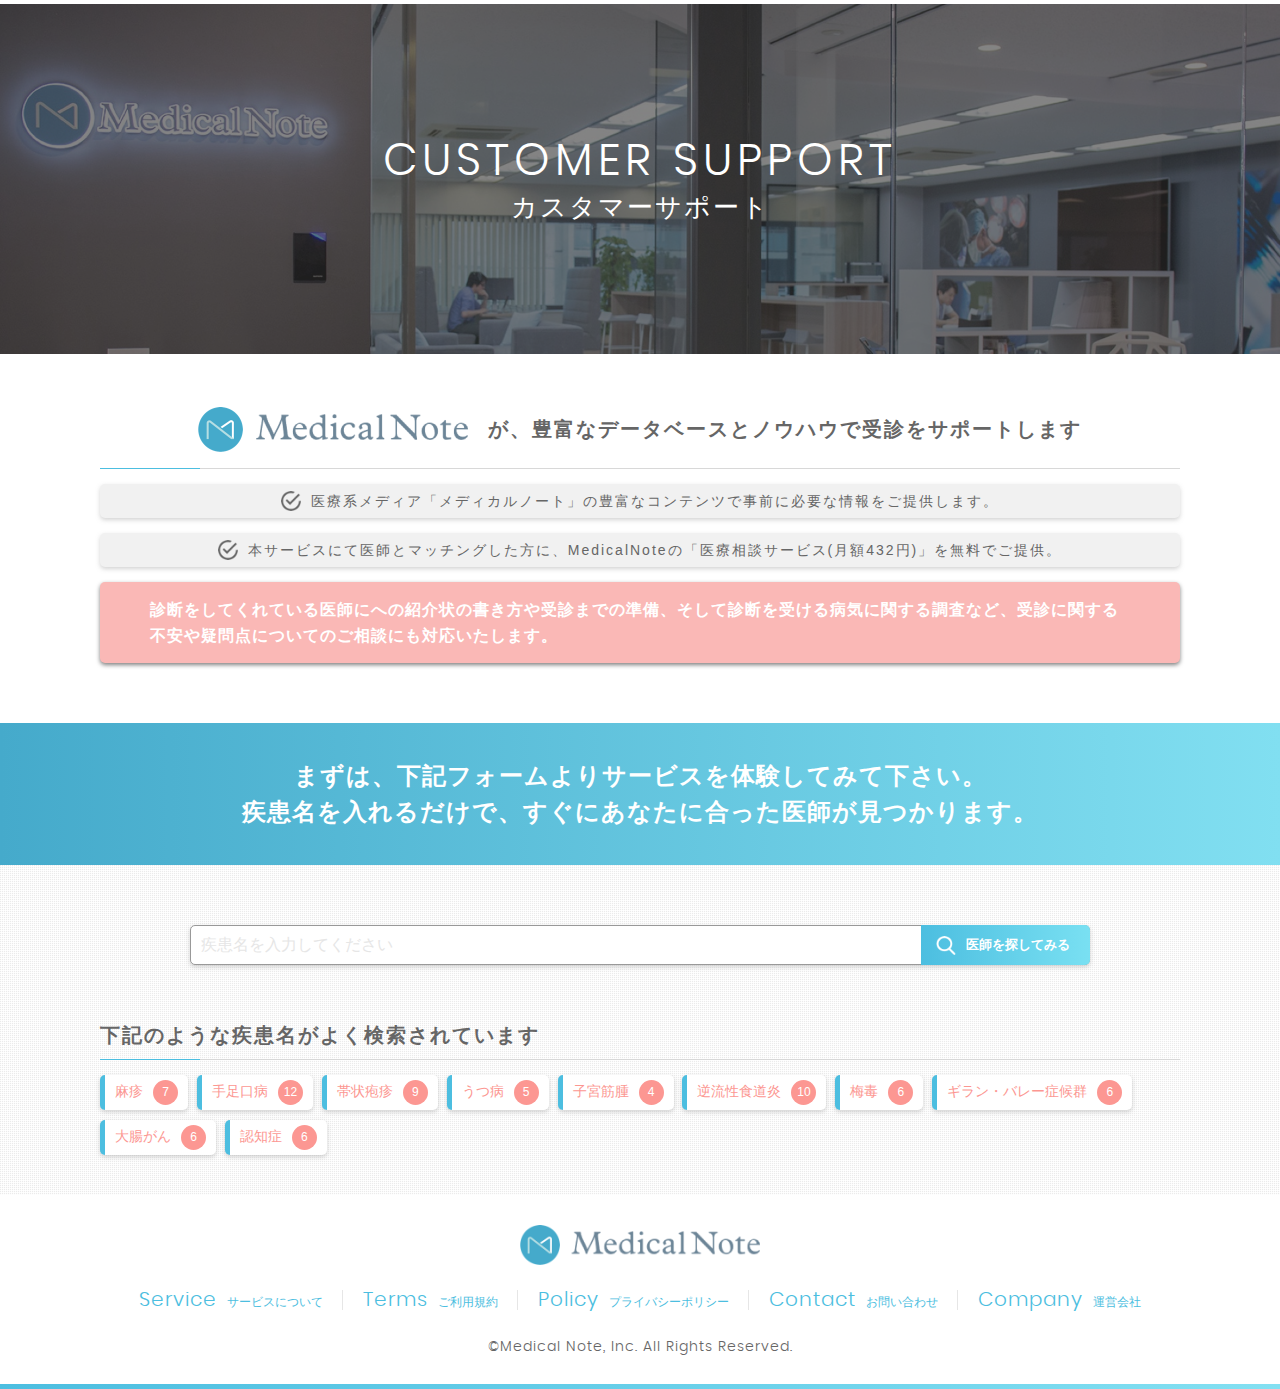
==== commit f887f5e3: "STEP部分の文言再修正" ====
--- a/index.html
+++ b/index.html
@@ -196,7 +196,7 @@
 								<img src="img/index/step02.jpg">
 							</div>
 							<div class="txt_wrap">
-								<h3 class="common_ttl"><span>STEP2</span>ご自身の情報・疾患の詳細を入力</h3>
+								<h3 class="common_ttl"><span>STEP2</span>医師の情報確認</h3>
 								<p class="flow_txt"><span>一覧で表示された医師の情報を確認し、受診希望を出す医師を選択します。地域で絞り込むことも可能です。</span></p>
 							</div>
 						</li>
@@ -205,8 +205,8 @@
 								<img src="img/index/step03.jpg">
 							</div>
 							<div class="txt_wrap">
-								<h3 class="common_ttl"><span>STEP3</span>疾患名を入力し、医師を検索</h3>
-								<p class="flow_txt"><span>医師に対してご自身の情報、病状、診断を受けるまでの経緯などをご記入いただきます。こちらの記載が充実しているほど、医師の方は判断が容易になりますので、治療先が決まる可能性が高まります。医師から受診希望の了承があればMedicalNoteが受診までのお手続きをご案内させていただきます。</p>
+								<h3 class="common_ttl"><span>STEP3</span>ご自身の情報入力</h3>
+								<p class="flow_txt"><span>医師に対してご自身の情報、診断を受けるまでの経緯などをご記入いただきます。こちらの記載が充実しているほど、医師から受診希望の了解をもらえる可能性が高まります。</span><span>了承が確認出来次第、MedicalNoteが受診までのお手続きをご案内させていただきます。</span></p>
 							</div>
 						</li>
 				</div>
--- a/css/style.css
+++ b/css/style.css
@@ -2530,6 +2530,32 @@
           letter-spacing: 1px; }
           #doctorList #popUp .popContents .pop_text .pop_inner .pop_content_wrap .content_txt span {
             display: block; }
+          #doctorList #popUp .popContents .pop_text .pop_inner .pop_content_wrap .content_txt ul {
+            padding: 0 3px; }
+            #doctorList #popUp .popContents .pop_text .pop_inner .pop_content_wrap .content_txt ul li {
+              padding: 10px 0;
+              border-bottom: 1px dotted #d8d8d8; }
+              #doctorList #popUp .popContents .pop_text .pop_inner .pop_content_wrap .content_txt ul li:first-child {
+                padding: 0 0 10px; }
+              #doctorList #popUp .popContents .pop_text .pop_inner .pop_content_wrap .content_txt ul li:last-child {
+                border-bottom: 0; }
+              #doctorList #popUp .popContents .pop_text .pop_inner .pop_content_wrap .content_txt ul li a {
+                color: #068acc;
+                -webkit-transition: opacity .5s;
+                -o-transition: opacity .5s;
+                transition: opacity .5s; }
+                #doctorList #popUp .popContents .pop_text .pop_inner .pop_content_wrap .content_txt ul li a:hover {
+                  opacity: 0.7; }
+                #doctorList #popUp .popContents .pop_text .pop_inner .pop_content_wrap .content_txt ul li a::after {
+                  display: inline-block;
+                  content: "";
+                  width: 12px;
+                  height: 12px;
+                  padding-left: 0.5em;
+                  background-repeat: no-repeat;
+                  background-position: center center;
+                  background-image: url(../img/common/link_icon.png);
+                  background-size: 12px; }
       #doctorList #popUp .popContents .pop_text .pop_inner .pop_left {
         width: 480px;
         margin-right: 30px; }
@@ -2756,7 +2782,13 @@
           font-size: 12px; }
         #doctorList #popUp .popContents .pop_text .pop_inner .pop_content_wrap .content_txt {
           font-size: 12px;
-          line-height: 1.6; } }
+          line-height: 1.6; }
+          #doctorList #popUp .popContents .pop_text .pop_inner .pop_content_wrap .content_txt ul {
+            padding: 0; }
+            #doctorList #popUp .popContents .pop_text .pop_inner .pop_content_wrap .content_txt ul li {
+              padding: 10px 0; }
+              #doctorList #popUp .popContents .pop_text .pop_inner .pop_content_wrap .content_txt ul li:first-child {
+                padding: 0 0 10px; } }
 
 /*トップページ*/
 #index #indexMain {
